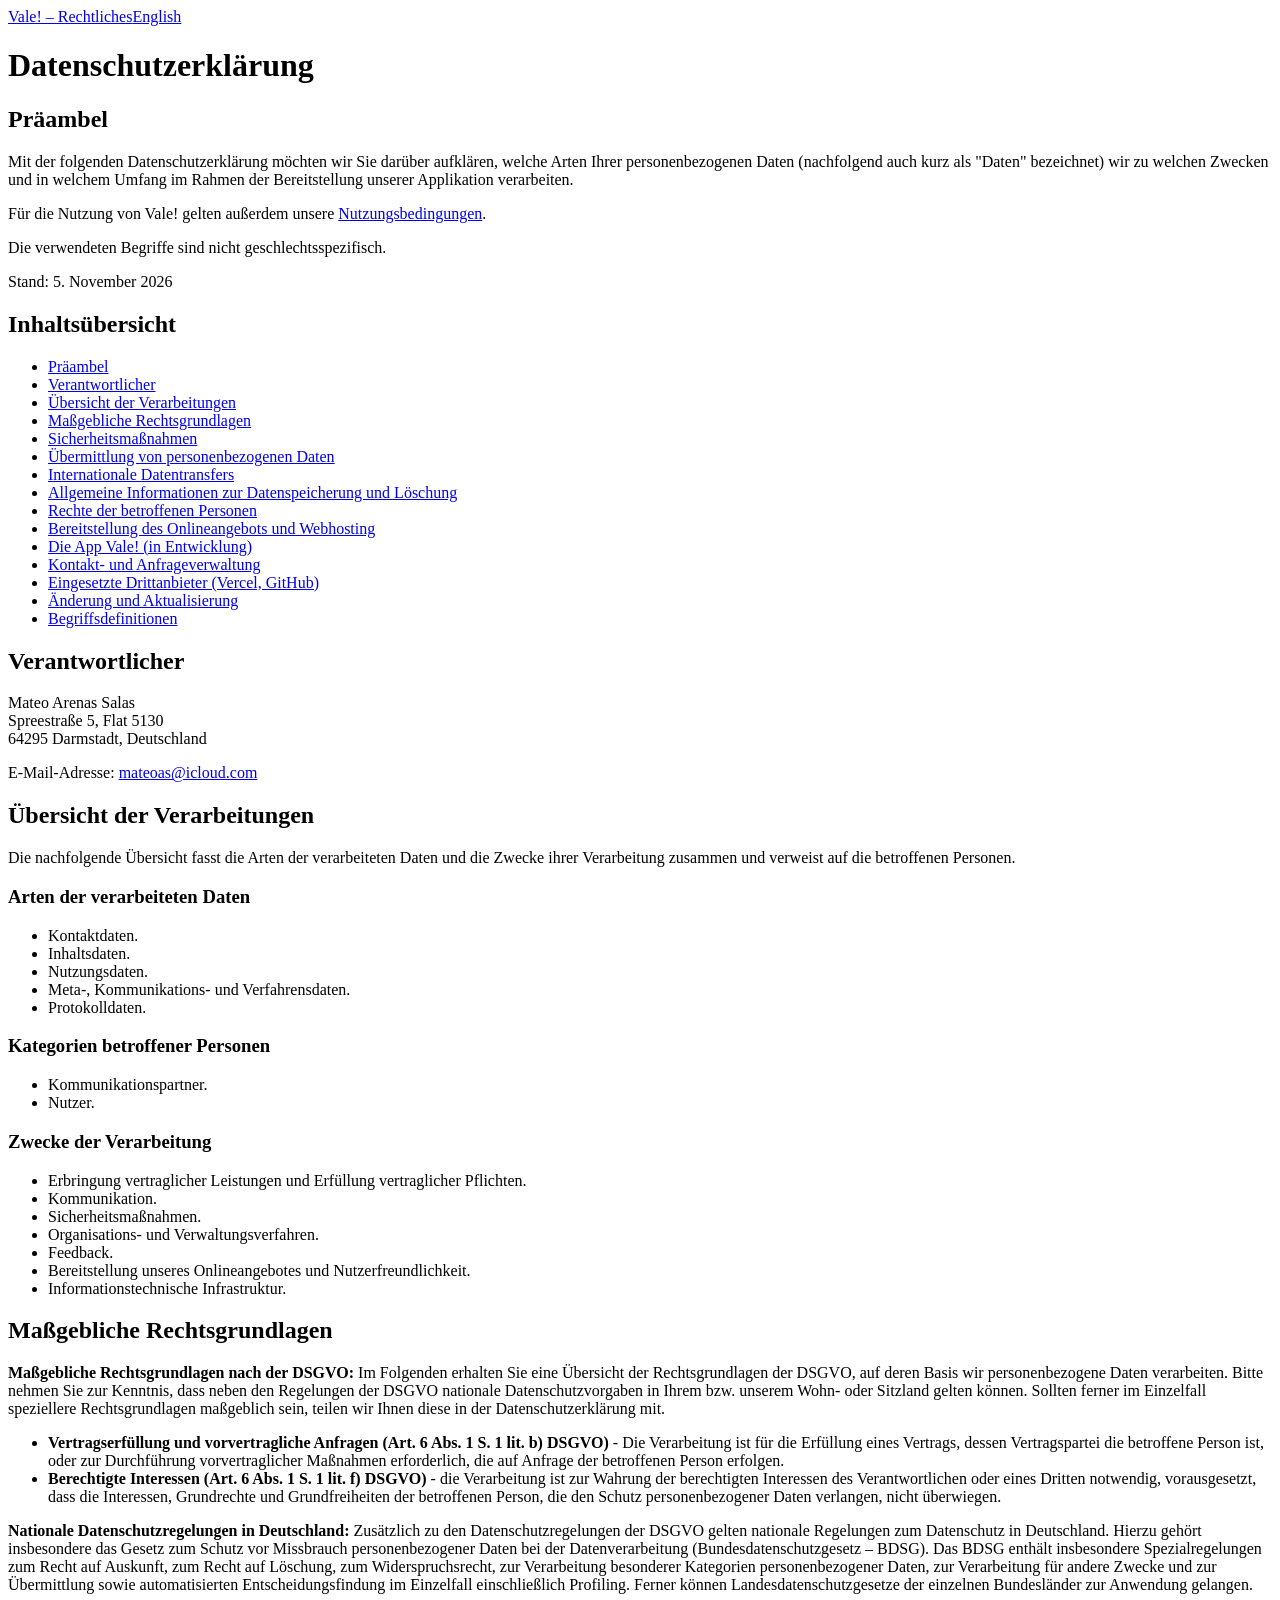
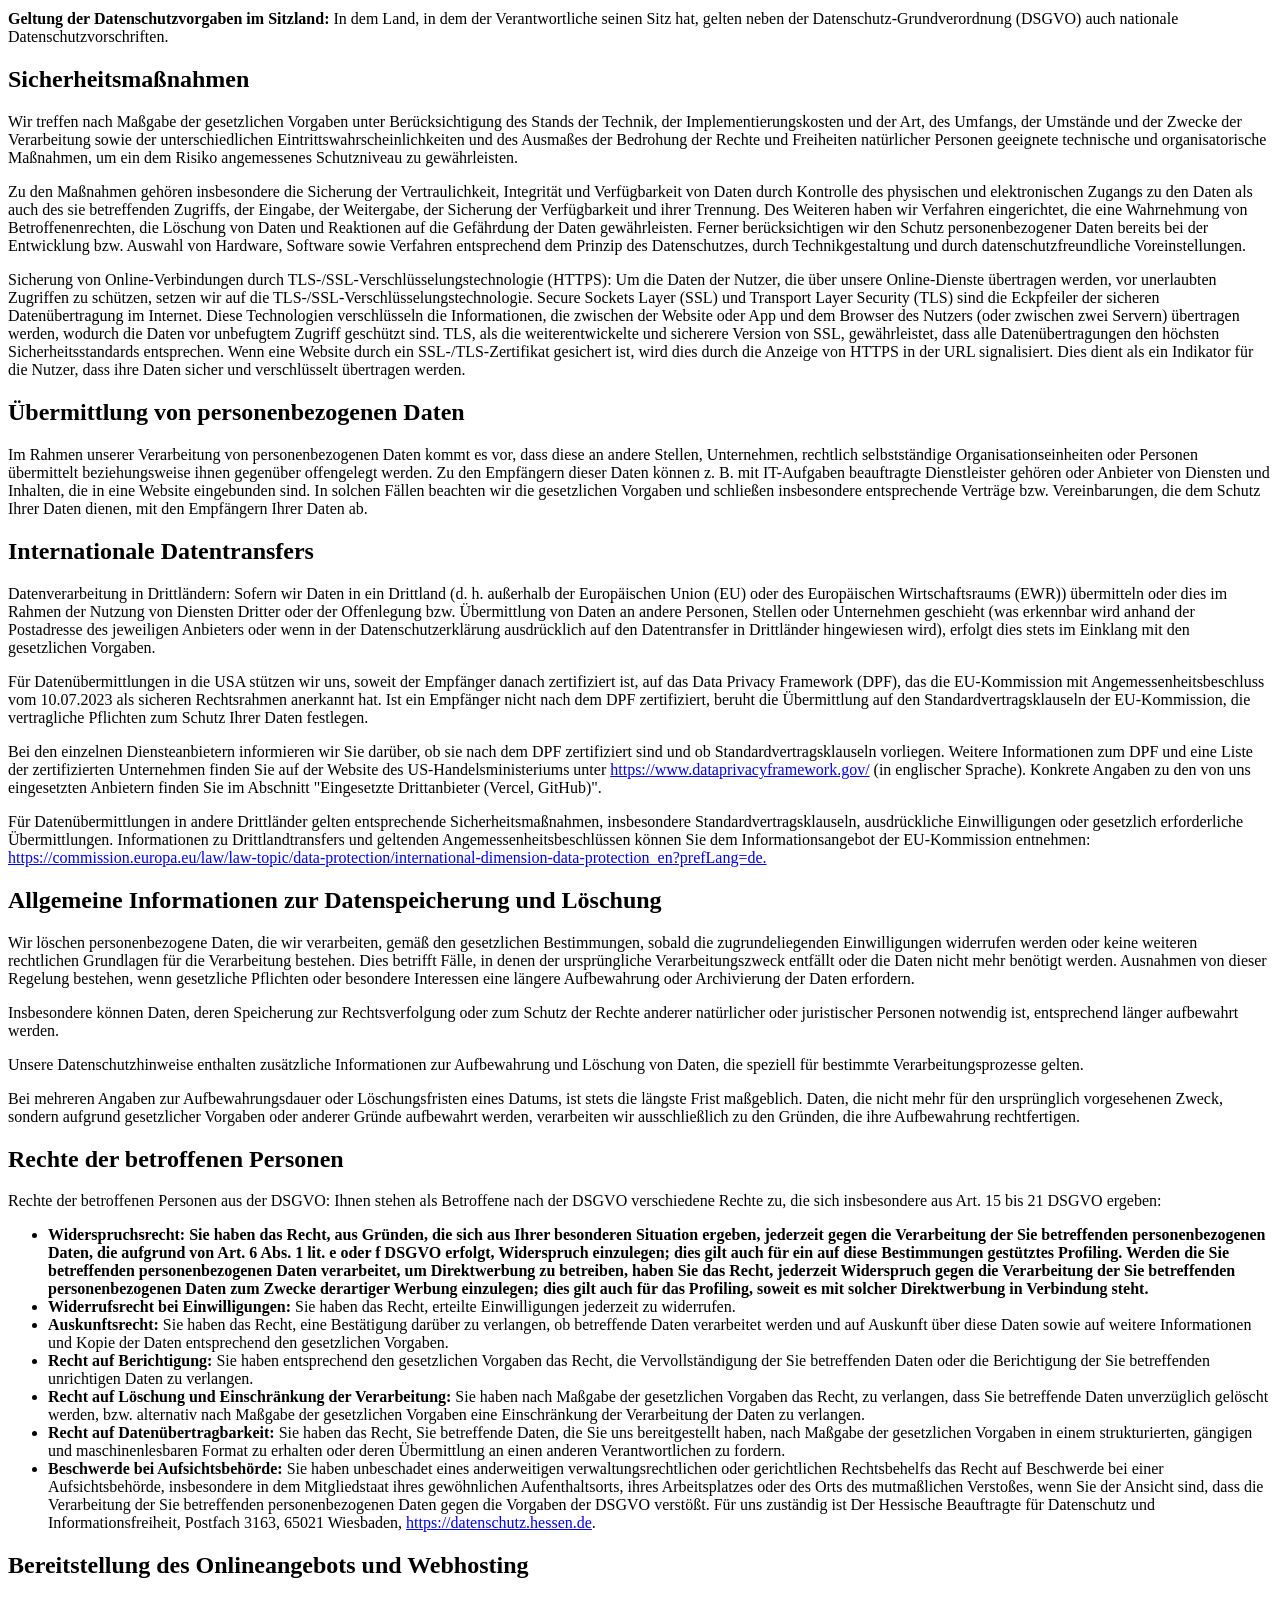
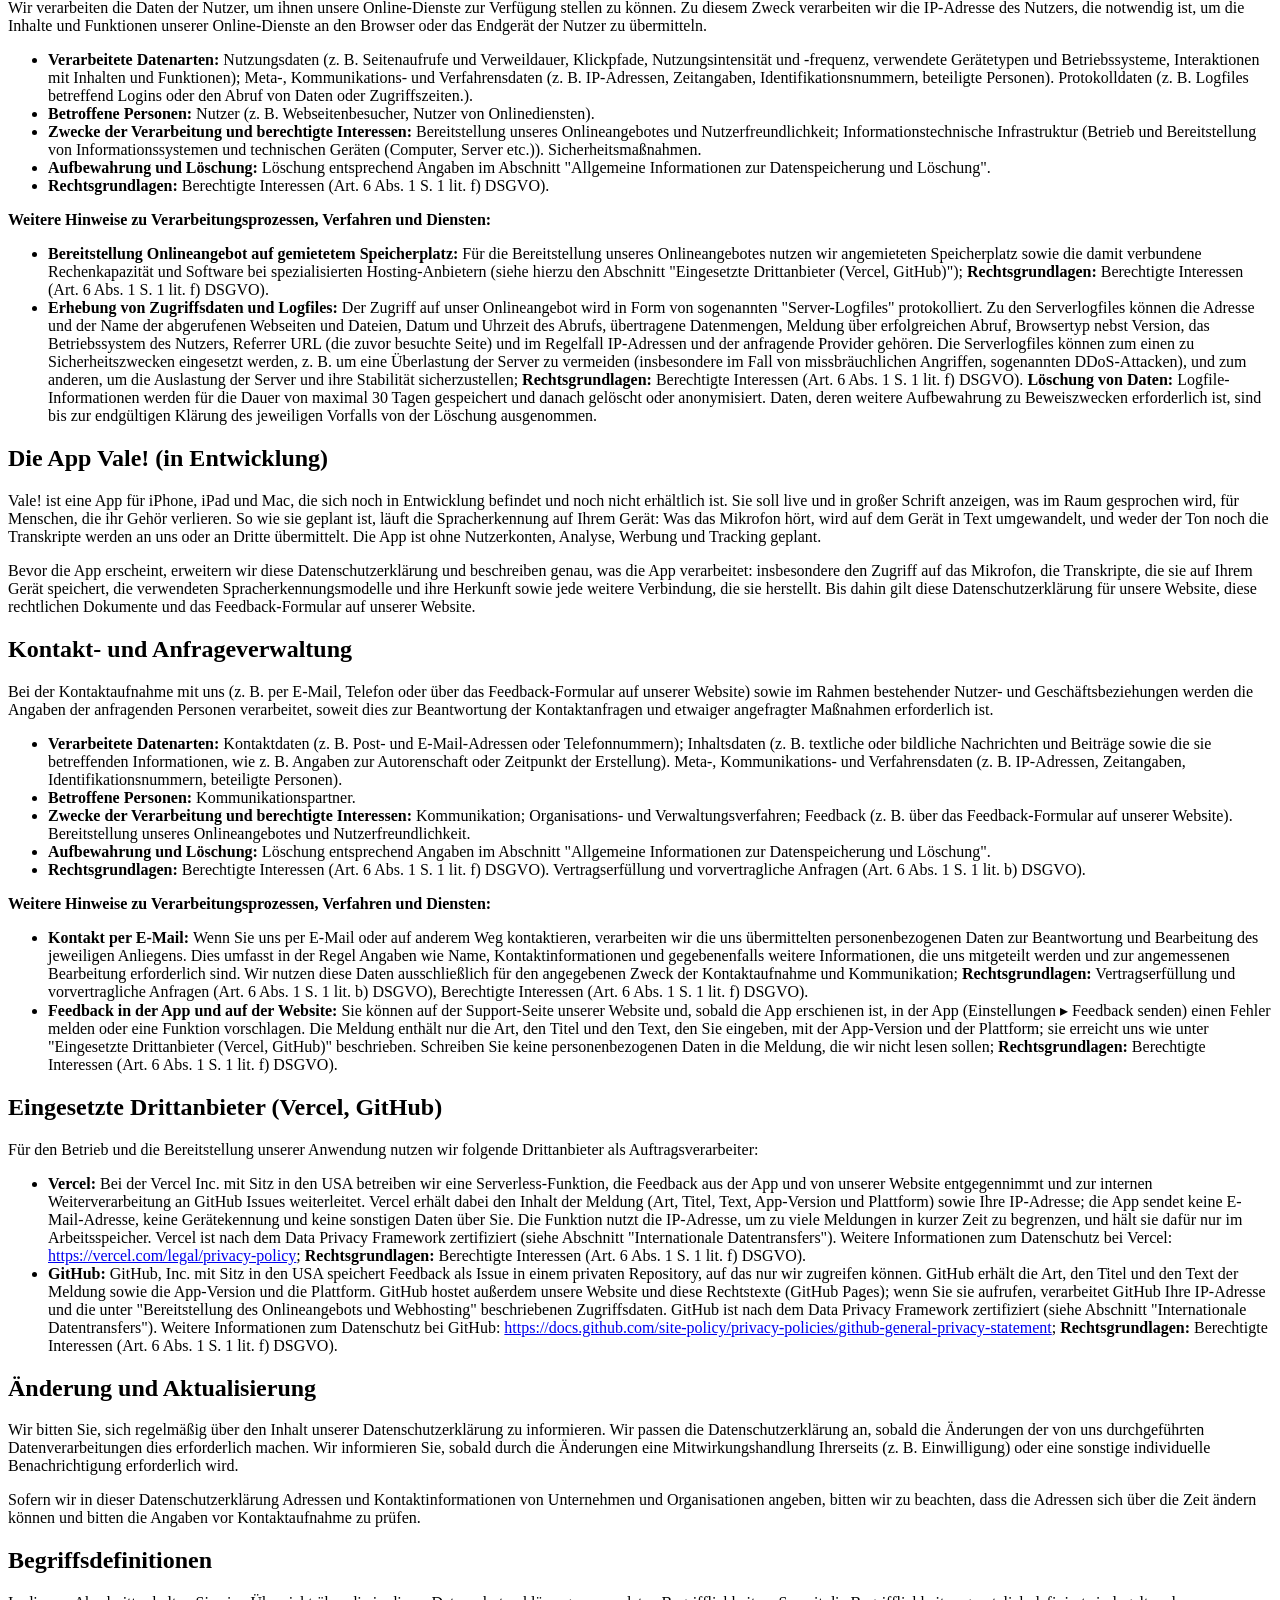
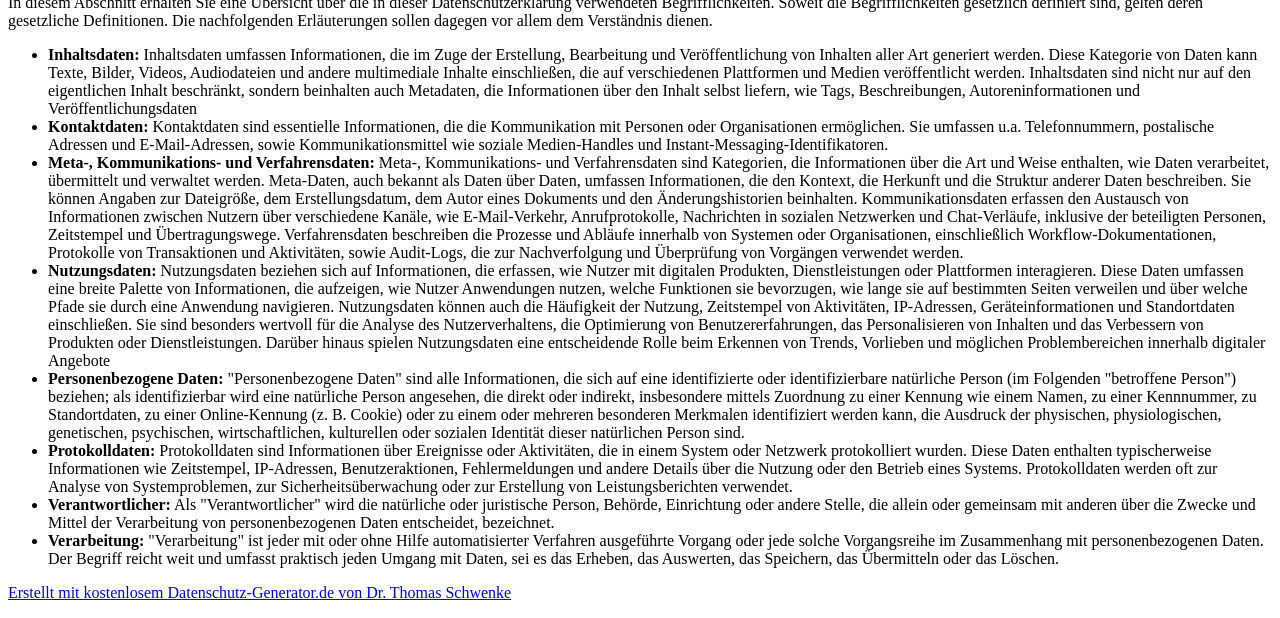
==== datenschutzerklaerung.de.html @ 6294ae27 "[+] add the privacy policy in German and English" ====
<!doctype html>
<html lang="de">
<head>
<meta charset="utf-8">
<meta name="viewport" content="width=device-width, initial-scale=1">
<title>Datenschutzerklärung – Vale!</title>
<link rel="stylesheet" href="style.css">
<link rel="alternate" hreflang="en" href="datenschutzerklaerung.en.html">
</head>
<body>
<main>
<nav class="lang"><a href="./">Vale! – Rechtliches</a><a href="datenschutzerklaerung.en.html" hreflang="en" lang="en">English</a></nav>
<!-- Document text below is unchanged; edit it in both languages together. -->
<h1>Datenschutzerklärung</h1>
<h2 id="m4158">Präambel</h2>
<p>Mit der folgenden Datenschutzerklärung möchten wir Sie darüber aufklären, welche Arten Ihrer personenbezogenen Daten (nachfolgend auch kurz als "Daten" bezeichnet) wir zu welchen Zwecken und in welchem Umfang im Rahmen der Bereitstellung unserer Applikation verarbeiten.</p>
<p>Für die Nutzung von Vale! gelten außerdem unsere <a href="nutzungsbedingungen.de.html">Nutzungsbedingungen</a>.</p>
<p>Die verwendeten Begriffe sind nicht geschlechtsspezifisch.</p>

<p>Stand: 5. November 2026</p><h2>Inhaltsübersicht</h2> <ul class="index"><li><a class="index-link" href="#m4158">Präambel</a></li><li><a class="index-link" href="#m3">Verantwortlicher</a></li><li><a class="index-link" href="#mOverview">Übersicht der Verarbeitungen</a></li><li><a class="index-link" href="#m2427">Maßgebliche Rechtsgrundlagen</a></li><li><a class="index-link" href="#m27">Sicherheitsmaßnahmen</a></li><li><a class="index-link" href="#m25">Übermittlung von personenbezogenen Daten</a></li><li><a class="index-link" href="#m24">Internationale Datentransfers</a></li><li><a class="index-link" href="#m12">Allgemeine Informationen zur Datenspeicherung und Löschung</a></li><li><a class="index-link" href="#m10">Rechte der betroffenen Personen</a></li><li><a class="index-link" href="#m225">Bereitstellung des Onlineangebots und Webhosting</a></li><li><a class="index-link" href="#mApp">Die App Vale! (in Entwicklung)</a></li><li><a class="index-link" href="#m182">Kontakt- und Anfrageverwaltung</a></li><li><a class="index-link" href="#mProviders">Eingesetzte Drittanbieter (Vercel, GitHub)</a></li><li><a class="index-link" href="#m15">Änderung und Aktualisierung</a></li><li><a class="index-link" href="#m42">Begriffsdefinitionen</a></li></ul><h2 id="m3">Verantwortlicher</h2><p>Mateo Arenas Salas<br>Spreestraße 5, Flat 5130<br>64295 Darmstadt, Deutschland<br></p>
<p>E-Mail-Adresse: <a href="mailto:mateoas@icloud.com">mateoas@icloud.com</a></p>

<h2 id="mOverview">Übersicht der Verarbeitungen</h2><p>Die nachfolgende Übersicht fasst die Arten der verarbeiteten Daten und die Zwecke ihrer Verarbeitung zusammen und verweist auf die betroffenen Personen.</p><h3>Arten der verarbeiteten Daten</h3>
<ul><li>Kontaktdaten.</li><li>Inhaltsdaten.</li><li>Nutzungsdaten.</li><li>Meta-, Kommunikations- und Verfahrensdaten.</li><li>Protokolldaten.</li></ul><h3>Kategorien betroffener Personen</h3><ul><li>Kommunikationspartner.</li><li>Nutzer.</li></ul><h3>Zwecke der Verarbeitung</h3><ul><li>Erbringung vertraglicher Leistungen und Erfüllung vertraglicher Pflichten.</li><li>Kommunikation.</li><li>Sicherheitsmaßnahmen.</li><li>Organisations- und Verwaltungsverfahren.</li><li>Feedback.</li><li>Bereitstellung unseres Onlineangebotes und Nutzerfreundlichkeit.</li><li>Informationstechnische Infrastruktur.</li></ul><h2 id="m2427">Maßgebliche Rechtsgrundlagen</h2><p><strong>Maßgebliche Rechtsgrundlagen nach der DSGVO: </strong>Im Folgenden erhalten Sie eine Übersicht der Rechtsgrundlagen der DSGVO, auf deren Basis wir personenbezogene Daten verarbeiten. Bitte nehmen Sie zur Kenntnis, dass neben den Regelungen der DSGVO nationale Datenschutzvorgaben in Ihrem bzw. unserem Wohn- oder Sitzland gelten können. Sollten ferner im Einzelfall speziellere Rechtsgrundlagen maßgeblich sein, teilen wir Ihnen diese in der Datenschutzerklärung mit.</p>
 <ul><li><strong>Vertragserfüllung und vorvertragliche Anfragen (Art. 6 Abs. 1 S. 1 lit. b) DSGVO)</strong> - Die Verarbeitung ist für die Erfüllung eines Vertrags, dessen Vertragspartei die betroffene Person ist, oder zur Durchführung vorvertraglicher Maßnahmen erforderlich, die auf Anfrage der betroffenen Person erfolgen.</li><li><strong>Berechtigte Interessen (Art. 6 Abs. 1 S. 1 lit. f) DSGVO)</strong> - die Verarbeitung ist zur Wahrung der berechtigten Interessen des Verantwortlichen oder eines Dritten notwendig, vorausgesetzt, dass die Interessen, Grundrechte und Grundfreiheiten der betroffenen Person, die den Schutz personenbezogener Daten verlangen, nicht überwiegen.</li></ul><p><strong>Nationale Datenschutzregelungen in Deutschland: </strong>Zusätzlich zu den Datenschutzregelungen der DSGVO gelten nationale Regelungen zum Datenschutz in Deutschland. Hierzu gehört insbesondere das Gesetz zum Schutz vor Missbrauch personenbezogener Daten bei der Datenverarbeitung (Bundesdatenschutzgesetz – BDSG). Das BDSG enthält insbesondere Spezialregelungen zum Recht auf Auskunft, zum Recht auf Löschung, zum Widerspruchsrecht, zur Verarbeitung besonderer Kategorien personenbezogener Daten, zur Verarbeitung für andere Zwecke und zur Übermittlung sowie automatisierten Entscheidungsfindung im Einzelfall einschließlich Profiling. Ferner können Landesdatenschutzgesetze der einzelnen Bundesländer zur Anwendung gelangen.</p>
<p><strong>Geltung der Datenschutzvorgaben im Sitzland: </strong>In dem Land, in dem der Verantwortliche seinen Sitz hat, gelten neben der Datenschutz-Grundverordnung (DSGVO) auch nationale Datenschutzvorschriften.</p>

<h2 id="m27">Sicherheitsmaßnahmen</h2><p>Wir treffen nach Maßgabe der gesetzlichen Vorgaben unter Berücksichtigung des Stands der Technik, der Implementierungskosten und der Art, des Umfangs, der Umstände und der Zwecke der Verarbeitung sowie der unterschiedlichen Eintrittswahrscheinlichkeiten und des Ausmaßes der Bedrohung der Rechte und Freiheiten natürlicher Personen geeignete technische und organisatorische Maßnahmen, um ein dem Risiko angemessenes Schutzniveau zu gewährleisten.</p>
<p>Zu den Maßnahmen gehören insbesondere die Sicherung der Vertraulichkeit, Integrität und Verfügbarkeit von Daten durch Kontrolle des physischen und elektronischen Zugangs zu den Daten als auch des sie betreffenden Zugriffs, der Eingabe, der Weitergabe, der Sicherung der Verfügbarkeit und ihrer Trennung. Des Weiteren haben wir Verfahren eingerichtet, die eine Wahrnehmung von Betroffenenrechten, die Löschung von Daten und Reaktionen auf die Gefährdung der Daten gewährleisten. Ferner berücksichtigen wir den Schutz personenbezogener Daten bereits bei der Entwicklung bzw. Auswahl von Hardware, Software sowie Verfahren entsprechend dem Prinzip des Datenschutzes, durch Technikgestaltung und durch datenschutzfreundliche Voreinstellungen.</p>
<p>Sicherung von Online-Verbindungen durch TLS-/SSL-Verschlüsselungstechnologie (HTTPS): Um die Daten der Nutzer, die über unsere Online-Dienste übertragen werden, vor unerlaubten Zugriffen zu schützen, setzen wir auf die TLS-/SSL-Verschlüsselungstechnologie. Secure Sockets Layer (SSL) und Transport Layer Security (TLS) sind die Eckpfeiler der sicheren Datenübertragung im Internet. Diese Technologien verschlüsseln die Informationen, die zwischen der Website oder App und dem Browser des Nutzers (oder zwischen zwei Servern) übertragen werden, wodurch die Daten vor unbefugtem Zugriff geschützt sind. TLS, als die weiterentwickelte und sicherere Version von SSL, gewährleistet, dass alle Datenübertragungen den höchsten Sicherheitsstandards entsprechen. Wenn eine Website durch ein SSL-/TLS-Zertifikat gesichert ist, wird dies durch die Anzeige von HTTPS in der URL signalisiert. Dies dient als ein Indikator für die Nutzer, dass ihre Daten sicher und verschlüsselt übertragen werden.</p>

<h2 id="m25">Übermittlung von personenbezogenen Daten</h2><p>Im Rahmen unserer Verarbeitung von personenbezogenen Daten kommt es vor, dass diese an andere Stellen, Unternehmen, rechtlich selbstständige Organisationseinheiten oder Personen übermittelt beziehungsweise ihnen gegenüber offengelegt werden. Zu den Empfängern dieser Daten können z.&nbsp;B. mit IT-Aufgaben beauftragte Dienstleister gehören oder Anbieter von Diensten und Inhalten, die in eine Website eingebunden sind. In solchen Fällen beachten wir die gesetzlichen Vorgaben und schließen insbesondere entsprechende Verträge bzw. Vereinbarungen, die dem Schutz Ihrer Daten dienen, mit den Empfängern Ihrer Daten ab.</p>

<h2 id="m24">Internationale Datentransfers</h2><p>Datenverarbeitung in Drittländern: Sofern wir Daten in ein Drittland (d. h. außerhalb der Europäischen Union (EU) oder des Europäischen Wirtschaftsraums (EWR)) übermitteln oder dies im Rahmen der Nutzung von Diensten Dritter oder der Offenlegung bzw. Übermittlung von Daten an andere Personen, Stellen oder Unternehmen geschieht (was erkennbar wird anhand der Postadresse des jeweiligen Anbieters oder wenn in der Datenschutzerklärung ausdrücklich auf den Datentransfer in Drittländer hingewiesen wird), erfolgt dies stets im Einklang mit den gesetzlichen Vorgaben.</p>
<p>Für Datenübermittlungen in die USA stützen wir uns, soweit der Empfänger danach zertifiziert ist, auf das Data Privacy Framework (DPF), das die EU-Kommission mit Angemessenheitsbeschluss vom 10.07.2023 als sicheren Rechtsrahmen anerkannt hat. Ist ein Empfänger nicht nach dem DPF zertifiziert, beruht die Übermittlung auf den Standardvertragsklauseln der EU-Kommission, die vertragliche Pflichten zum Schutz Ihrer Daten festlegen.</p>
<p>Bei den einzelnen Diensteanbietern informieren wir Sie darüber, ob sie nach dem DPF zertifiziert sind und ob Standardvertragsklauseln vorliegen. Weitere Informationen zum DPF und eine Liste der zertifizierten Unternehmen finden Sie auf der Website des US-Handelsministeriums unter <a href="https://www.dataprivacyframework.gov/" target="_blank">https://www.dataprivacyframework.gov/</a> (in englischer Sprache). Konkrete Angaben zu den von uns eingesetzten Anbietern finden Sie im Abschnitt "Eingesetzte Drittanbieter (Vercel, GitHub)".</p>
<p>Für Datenübermittlungen in andere Drittländer gelten entsprechende Sicherheitsmaßnahmen, insbesondere Standardvertragsklauseln, ausdrückliche Einwilligungen oder gesetzlich erforderliche Übermittlungen. Informationen zu Drittlandtransfers und geltenden Angemessenheitsbeschlüssen können Sie dem Informationsangebot der EU-Kommission entnehmen: <a href="https://commission.europa.eu/law/law-topic/data-protection/international-dimension-data-protection_en?prefLang=de" target="_blank">https://commission.europa.eu/law/law-topic/data-protection/international-dimension-data-protection_en?prefLang=de.</a></p>

<h2 id="m12">Allgemeine Informationen zur Datenspeicherung und Löschung</h2><p>Wir löschen personenbezogene Daten, die wir verarbeiten, gemäß den gesetzlichen Bestimmungen, sobald die zugrundeliegenden Einwilligungen widerrufen werden oder keine weiteren rechtlichen Grundlagen für die Verarbeitung bestehen. Dies betrifft Fälle, in denen der ursprüngliche Verarbeitungszweck entfällt oder die Daten nicht mehr benötigt werden. Ausnahmen von dieser Regelung bestehen, wenn gesetzliche Pflichten oder besondere Interessen eine längere Aufbewahrung oder Archivierung der Daten erfordern.</p>
<p>Insbesondere können Daten, deren Speicherung zur Rechtsverfolgung oder zum Schutz der Rechte anderer natürlicher oder juristischer Personen notwendig ist, entsprechend länger aufbewahrt werden.</p>
<p>Unsere Datenschutzhinweise enthalten zusätzliche Informationen zur Aufbewahrung und Löschung von Daten, die speziell für bestimmte Verarbeitungsprozesse gelten.</p>
<p>Bei mehreren Angaben zur Aufbewahrungsdauer oder Löschungsfristen eines Datums, ist stets die längste Frist maßgeblich. Daten, die nicht mehr für den ursprünglich vorgesehenen Zweck, sondern aufgrund gesetzlicher Vorgaben oder anderer Gründe aufbewahrt werden, verarbeiten wir ausschließlich zu den Gründen, die ihre Aufbewahrung rechtfertigen.</p>

<h2 id="m10">Rechte der betroffenen Personen</h2><p>Rechte der betroffenen Personen aus der DSGVO: Ihnen stehen als Betroffene nach der DSGVO verschiedene Rechte zu, die sich insbesondere aus Art. 15 bis 21 DSGVO ergeben:</p><ul><li><strong>Widerspruchsrecht: Sie haben das Recht, aus Gründen, die sich aus Ihrer besonderen Situation ergeben, jederzeit gegen die Verarbeitung der Sie betreffenden personenbezogenen Daten, die aufgrund von Art. 6 Abs. 1 lit. e oder f DSGVO erfolgt, Widerspruch einzulegen; dies gilt auch für ein auf diese Bestimmungen gestütztes Profiling. Werden die Sie betreffenden personenbezogenen Daten verarbeitet, um Direktwerbung zu betreiben, haben Sie das Recht, jederzeit Widerspruch gegen die Verarbeitung der Sie betreffenden personenbezogenen Daten zum Zwecke derartiger Werbung einzulegen; dies gilt auch für das Profiling, soweit es mit solcher Direktwerbung in Verbindung steht.</strong></li><li><strong>Widerrufsrecht bei Einwilligungen:</strong> Sie haben das Recht, erteilte Einwilligungen jederzeit zu widerrufen.</li><li><strong>Auskunftsrecht:</strong> Sie haben das Recht, eine Bestätigung darüber zu verlangen, ob betreffende Daten verarbeitet werden und auf Auskunft über diese Daten sowie auf weitere Informationen und Kopie der Daten entsprechend den gesetzlichen Vorgaben.</li><li><strong>Recht auf Berichtigung:</strong> Sie haben entsprechend den gesetzlichen Vorgaben das Recht, die Vervollständigung der Sie betreffenden Daten oder die Berichtigung der Sie betreffenden unrichtigen Daten zu verlangen.</li><li><strong>Recht auf Löschung und Einschränkung der Verarbeitung:</strong> Sie haben nach Maßgabe der gesetzlichen Vorgaben das Recht, zu verlangen, dass Sie betreffende Daten unverzüglich gelöscht werden, bzw. alternativ nach Maßgabe der gesetzlichen Vorgaben eine Einschränkung der Verarbeitung der Daten zu verlangen.</li><li><strong>Recht auf Datenübertragbarkeit:</strong> Sie haben das Recht, Sie betreffende Daten, die Sie uns bereitgestellt haben, nach Maßgabe der gesetzlichen Vorgaben in einem strukturierten, gängigen und maschinenlesbaren Format zu erhalten oder deren Übermittlung an einen anderen Verantwortlichen zu fordern.</li><li><strong>Beschwerde bei Aufsichtsbehörde:</strong> Sie haben unbeschadet eines anderweitigen verwaltungsrechtlichen oder gerichtlichen Rechtsbehelfs das Recht auf Beschwerde bei einer Aufsichtsbehörde, insbesondere in dem Mitgliedstaat ihres gewöhnlichen Aufenthaltsorts, ihres Arbeitsplatzes oder des Orts des mutmaßlichen Verstoßes, wenn Sie der Ansicht sind, dass die Verarbeitung der Sie betreffenden personenbezogenen Daten gegen die Vorgaben der DSGVO verstößt. Für uns zuständig ist Der Hessische Beauftragte für Datenschutz und Informationsfreiheit, Postfach 3163, 65021 Wiesbaden, <a href="https://datenschutz.hessen.de" target="_blank">https://datenschutz.hessen.de</a>.</li></ul>

<h2 id="m225">Bereitstellung des Onlineangebots und Webhosting</h2><p>Wir verarbeiten die Daten der Nutzer, um ihnen unsere Online-Dienste zur Verfügung stellen zu können. Zu diesem Zweck verarbeiten wir die IP-Adresse des Nutzers, die notwendig ist, um die Inhalte und Funktionen unserer Online-Dienste an den Browser oder das Endgerät der Nutzer zu übermitteln.</p>
<ul class="m-elements"><li><strong>Verarbeitete Datenarten:</strong> Nutzungsdaten (z. B. Seitenaufrufe und Verweildauer, Klickpfade, Nutzungsintensität und -frequenz, verwendete Gerätetypen und Betriebssysteme, Interaktionen mit Inhalten und Funktionen); Meta-, Kommunikations- und Verfahrensdaten (z. B. IP-Adressen, Zeitangaben, Identifikationsnummern, beteiligte Personen). Protokolldaten (z.&nbsp;B. Logfiles betreffend Logins oder den Abruf von Daten oder Zugriffszeiten.).</li><li><strong>Betroffene Personen:</strong> Nutzer (z.&nbsp;B. Webseitenbesucher, Nutzer von Onlinediensten).</li><li><strong>Zwecke der Verarbeitung und berechtigte Interessen:</strong> Bereitstellung unseres Onlineangebotes und Nutzerfreundlichkeit; Informationstechnische Infrastruktur (Betrieb und Bereitstellung von Informationssystemen und technischen Geräten (Computer, Server etc.)). Sicherheitsmaßnahmen.</li><li><strong>Aufbewahrung und Löschung:</strong> Löschung entsprechend Angaben im Abschnitt "Allgemeine Informationen zur Datenspeicherung und Löschung".</li><li class=""><strong>Rechtsgrundlagen:</strong> Berechtigte Interessen (Art. 6 Abs. 1 S. 1 lit. f) DSGVO).</li></ul><p><strong>Weitere Hinweise zu Verarbeitungsprozessen, Verfahren und Diensten:</strong></p><ul class="m-elements"><li><strong>Bereitstellung Onlineangebot auf gemietetem Speicherplatz: </strong>Für die Bereitstellung unseres Onlineangebotes nutzen wir angemieteten Speicherplatz sowie die damit verbundene Rechenkapazität und Software bei spezialisierten Hosting-Anbietern (siehe hierzu den Abschnitt "Eingesetzte Drittanbieter (Vercel, GitHub)"); <span class=""><strong>Rechtsgrundlagen:</strong> Berechtigte Interessen (Art. 6 Abs. 1 S. 1 lit. f) DSGVO).</span></li><li><strong>Erhebung von Zugriffsdaten und Logfiles: </strong>Der Zugriff auf unser Onlineangebot wird in Form von sogenannten "Server-Logfiles" protokolliert. Zu den Serverlogfiles können die Adresse und der Name der abgerufenen Webseiten und Dateien, Datum und Uhrzeit des Abrufs, übertragene Datenmengen, Meldung über erfolgreichen Abruf, Browsertyp nebst Version, das Betriebssystem des Nutzers, Referrer URL (die zuvor besuchte Seite) und im Regelfall IP-Adressen und der anfragende Provider gehören. Die Serverlogfiles können zum einen zu Sicherheitszwecken eingesetzt werden, z.&nbsp;B. um eine Überlastung der Server zu vermeiden (insbesondere im Fall von missbräuchlichen Angriffen, sogenannten DDoS-Attacken), und zum anderen, um die Auslastung der Server und ihre Stabilität sicherzustellen; <span class=""><strong>Rechtsgrundlagen:</strong> Berechtigte Interessen (Art. 6 Abs. 1 S. 1 lit. f) DSGVO). </span><strong>Löschung von Daten:</strong> Logfile-Informationen werden für die Dauer von maximal 30 Tagen gespeichert und danach gelöscht oder anonymisiert. Daten, deren weitere Aufbewahrung zu Beweiszwecken erforderlich ist, sind bis zur endgültigen Klärung des jeweiligen Vorfalls von der Löschung ausgenommen.</li></ul>
<h2 id="mApp">Die App Vale! (in Entwicklung)</h2><p>Vale! ist eine App für iPhone, iPad und Mac, die sich noch in Entwicklung befindet und noch nicht erhältlich ist. Sie soll live und in großer Schrift anzeigen, was im Raum gesprochen wird, für Menschen, die ihr Gehör verlieren. So wie sie geplant ist, läuft die Spracherkennung auf Ihrem Gerät: Was das Mikrofon hört, wird auf dem Gerät in Text umgewandelt, und weder der Ton noch die Transkripte werden an uns oder an Dritte übermittelt. Die App ist ohne Nutzerkonten, Analyse, Werbung und Tracking geplant.</p><p>Bevor die App erscheint, erweitern wir diese Datenschutzerklärung und beschreiben genau, was die App verarbeitet: insbesondere den Zugriff auf das Mikrofon, die Transkripte, die sie auf Ihrem Gerät speichert, die verwendeten Spracherkennungsmodelle und ihre Herkunft sowie jede weitere Verbindung, die sie herstellt. Bis dahin gilt diese Datenschutzerklärung für unsere Website, diese rechtlichen Dokumente und das Feedback-Formular auf unserer Website.</p>

<h2 id="m182">Kontakt- und Anfrageverwaltung</h2><p>Bei der Kontaktaufnahme mit uns (z.&nbsp;B. per E-Mail, Telefon oder über das Feedback-Formular auf unserer Website) sowie im Rahmen bestehender Nutzer- und Geschäftsbeziehungen werden die Angaben der anfragenden Personen verarbeitet, soweit dies zur Beantwortung der Kontaktanfragen und etwaiger angefragter Maßnahmen erforderlich ist.</p>
<ul class="m-elements"><li><strong>Verarbeitete Datenarten:</strong> Kontaktdaten (z.&nbsp;B. Post- und E-Mail-Adressen oder Telefonnummern); Inhaltsdaten (z. B. textliche oder bildliche Nachrichten und Beiträge sowie die sie betreffenden Informationen, wie z. B. Angaben zur Autorenschaft oder Zeitpunkt der Erstellung). Meta-, Kommunikations- und Verfahrensdaten (z. B. IP-Adressen, Zeitangaben, Identifikationsnummern, beteiligte Personen).</li><li><strong>Betroffene Personen:</strong> Kommunikationspartner.</li><li><strong>Zwecke der Verarbeitung und berechtigte Interessen:</strong> Kommunikation; Organisations- und Verwaltungsverfahren; Feedback (z.&nbsp;B. über das Feedback-Formular auf unserer Website). Bereitstellung unseres Onlineangebotes und Nutzerfreundlichkeit.</li><li><strong>Aufbewahrung und Löschung:</strong> Löschung entsprechend Angaben im Abschnitt "Allgemeine Informationen zur Datenspeicherung und Löschung".</li><li class=""><strong>Rechtsgrundlagen:</strong> Berechtigte Interessen (Art. 6 Abs. 1 S. 1 lit. f) DSGVO). Vertragserfüllung und vorvertragliche Anfragen (Art. 6 Abs. 1 S. 1 lit. b) DSGVO).</li></ul><p><strong>Weitere Hinweise zu Verarbeitungsprozessen, Verfahren und Diensten:</strong></p><ul class="m-elements"><li><strong>Kontakt per E-Mail: </strong>Wenn Sie uns per E-Mail oder auf anderem Weg kontaktieren, verarbeiten wir die uns übermittelten personenbezogenen Daten zur Beantwortung und Bearbeitung des jeweiligen Anliegens. Dies umfasst in der Regel Angaben wie Name, Kontaktinformationen und gegebenenfalls weitere Informationen, die uns mitgeteilt werden und zur angemessenen Bearbeitung erforderlich sind. Wir nutzen diese Daten ausschließlich für den angegebenen Zweck der Kontaktaufnahme und Kommunikation; <span class=""><strong>Rechtsgrundlagen:</strong> Vertragserfüllung und vorvertragliche Anfragen (Art. 6 Abs. 1 S. 1 lit. b) DSGVO), Berechtigte Interessen (Art. 6 Abs. 1 S. 1 lit. f) DSGVO).</span></li><li><strong>Feedback in der App und auf der Website: </strong>Sie können auf der Support-Seite unserer Website und, sobald die App erschienen ist, in der App (Einstellungen ▸ Feedback senden) einen Fehler melden oder eine Funktion vorschlagen. Die Meldung enthält nur die Art, den Titel und den Text, den Sie eingeben, mit der App-Version und der Plattform; sie erreicht uns wie unter "Eingesetzte Drittanbieter (Vercel, GitHub)" beschrieben. Schreiben Sie keine personenbezogenen Daten in die Meldung, die wir nicht lesen sollen; <span class=""><strong>Rechtsgrundlagen:</strong> Berechtigte Interessen (Art. 6 Abs. 1 S. 1 lit. f) DSGVO).</span></li></ul>

<h2 id="mProviders">Eingesetzte Drittanbieter (Vercel, GitHub)</h2>
<p>Für den Betrieb und die Bereitstellung unserer Anwendung nutzen wir folgende Drittanbieter als Auftragsverarbeiter:</p>
<ul class="m-elements">
<li><strong>Vercel: </strong>Bei der Vercel Inc. mit Sitz in den USA betreiben wir eine Serverless-Funktion, die Feedback aus der App und von unserer Website entgegennimmt und zur internen Weiterverarbeitung an GitHub Issues weiterleitet. Vercel erhält dabei den Inhalt der Meldung (Art, Titel, Text, App-Version und Plattform) sowie Ihre IP-Adresse; die App sendet keine E-Mail-Adresse, keine Gerätekennung und keine sonstigen Daten über Sie. Die Funktion nutzt die IP-Adresse, um zu viele Meldungen in kurzer Zeit zu begrenzen, und hält sie dafür nur im Arbeitsspeicher. Vercel ist nach dem Data Privacy Framework zertifiziert (siehe Abschnitt "Internationale Datentransfers"). Weitere Informationen zum Datenschutz bei Vercel: <a href="https://vercel.com/legal/privacy-policy" target="_blank">https://vercel.com/legal/privacy-policy</a>; <span class=""><strong>Rechtsgrundlagen:</strong> Berechtigte Interessen (Art. 6 Abs. 1 S. 1 lit. f) DSGVO).</span></li>
<li><strong>GitHub: </strong>GitHub, Inc. mit Sitz in den USA speichert Feedback als Issue in einem privaten Repository, auf das nur wir zugreifen können. GitHub erhält die Art, den Titel und den Text der Meldung sowie die App-Version und die Plattform. GitHub hostet außerdem unsere Website und diese Rechtstexte (GitHub Pages); wenn Sie sie aufrufen, verarbeitet GitHub Ihre IP-Adresse und die unter "Bereitstellung des Onlineangebots und Webhosting" beschriebenen Zugriffsdaten. GitHub ist nach dem Data Privacy Framework zertifiziert (siehe Abschnitt "Internationale Datentransfers"). Weitere Informationen zum Datenschutz bei GitHub: <a href="https://docs.github.com/site-policy/privacy-policies/github-general-privacy-statement" target="_blank">https://docs.github.com/site-policy/privacy-policies/github-general-privacy-statement</a>; <span class=""><strong>Rechtsgrundlagen:</strong> Berechtigte Interessen (Art. 6 Abs. 1 S. 1 lit. f) DSGVO).</span></li>
</ul>

<h2 id="m15">Änderung und Aktualisierung</h2><p>Wir bitten Sie, sich regelmäßig über den Inhalt unserer Datenschutzerklärung zu informieren. Wir passen die Datenschutzerklärung an, sobald die Änderungen der von uns durchgeführten Datenverarbeitungen dies erforderlich machen. Wir informieren Sie, sobald durch die Änderungen eine Mitwirkungshandlung Ihrerseits (z.&nbsp;B. Einwilligung) oder eine sonstige individuelle Benachrichtigung erforderlich wird.</p>
<p>Sofern wir in dieser Datenschutzerklärung Adressen und Kontaktinformationen von Unternehmen und Organisationen angeben, bitten wir zu beachten, dass die Adressen sich über die Zeit ändern können und bitten die Angaben vor Kontaktaufnahme zu prüfen.</p>

<h2 id="m42">Begriffsdefinitionen</h2><p>In diesem Abschnitt erhalten Sie eine Übersicht über die in dieser Datenschutzerklärung verwendeten Begrifflichkeiten. Soweit die Begrifflichkeiten gesetzlich definiert sind, gelten deren gesetzliche Definitionen. Die nachfolgenden Erläuterungen sollen dagegen vor allem dem Verständnis dienen.</p>
 <ul class="glossary"><li><strong>Inhaltsdaten:</strong> Inhaltsdaten umfassen Informationen, die im Zuge der Erstellung, Bearbeitung und Veröffentlichung von Inhalten aller Art generiert werden. Diese Kategorie von Daten kann Texte, Bilder, Videos, Audiodateien und andere multimediale Inhalte einschließen, die auf verschiedenen Plattformen und Medien veröffentlicht werden. Inhaltsdaten sind nicht nur auf den eigentlichen Inhalt beschränkt, sondern beinhalten auch Metadaten, die Informationen über den Inhalt selbst liefern, wie Tags, Beschreibungen, Autoreninformationen und Veröffentlichungsdaten </li><li><strong>Kontaktdaten:</strong> Kontaktdaten sind essentielle Informationen, die die Kommunikation mit Personen oder Organisationen ermöglichen. Sie umfassen u.a. Telefonnummern, postalische Adressen und E-Mail-Adressen, sowie Kommunikationsmittel wie soziale Medien-Handles und Instant-Messaging-Identifikatoren. </li><li><strong>Meta-, Kommunikations- und Verfahrensdaten:</strong> Meta-, Kommunikations- und Verfahrensdaten sind Kategorien, die Informationen über die Art und Weise enthalten, wie Daten verarbeitet, übermittelt und verwaltet werden. Meta-Daten, auch bekannt als Daten über Daten, umfassen Informationen, die den Kontext, die Herkunft und die Struktur anderer Daten beschreiben. Sie können Angaben zur Dateigröße, dem Erstellungsdatum, dem Autor eines Dokuments und den Änderungshistorien beinhalten. Kommunikationsdaten erfassen den Austausch von Informationen zwischen Nutzern über verschiedene Kanäle, wie E-Mail-Verkehr, Anrufprotokolle, Nachrichten in sozialen Netzwerken und Chat-Verläufe, inklusive der beteiligten Personen, Zeitstempel und Übertragungswege. Verfahrensdaten beschreiben die Prozesse und Abläufe innerhalb von Systemen oder Organisationen, einschließlich Workflow-Dokumentationen, Protokolle von Transaktionen und Aktivitäten, sowie Audit-Logs, die zur Nachverfolgung und Überprüfung von Vorgängen verwendet werden. </li><li><strong>Nutzungsdaten:</strong> Nutzungsdaten beziehen sich auf Informationen, die erfassen, wie Nutzer mit digitalen Produkten, Dienstleistungen oder Plattformen interagieren. Diese Daten umfassen eine breite Palette von Informationen, die aufzeigen, wie Nutzer Anwendungen nutzen, welche Funktionen sie bevorzugen, wie lange sie auf bestimmten Seiten verweilen und über welche Pfade sie durch eine Anwendung navigieren. Nutzungsdaten können auch die Häufigkeit der Nutzung, Zeitstempel von Aktivitäten, IP-Adressen, Geräteinformationen und Standortdaten einschließen. Sie sind besonders wertvoll für die Analyse des Nutzerverhaltens, die Optimierung von Benutzererfahrungen, das Personalisieren von Inhalten und das Verbessern von Produkten oder Dienstleistungen. Darüber hinaus spielen Nutzungsdaten eine entscheidende Rolle beim Erkennen von Trends, Vorlieben und möglichen Problembereichen innerhalb digitaler Angebote </li><li><strong>Personenbezogene Daten:</strong> "Personenbezogene Daten" sind alle Informationen, die sich auf eine identifizierte oder identifizierbare natürliche Person (im Folgenden "betroffene Person") beziehen; als identifizierbar wird eine natürliche Person angesehen, die direkt oder indirekt, insbesondere mittels Zuordnung zu einer Kennung wie einem Namen, zu einer Kennnummer, zu Standortdaten, zu einer Online-Kennung (z.&nbsp;B. Cookie) oder zu einem oder mehreren besonderen Merkmalen identifiziert werden kann, die Ausdruck der physischen, physiologischen, genetischen, psychischen, wirtschaftlichen, kulturellen oder sozialen Identität dieser natürlichen Person sind. </li><li><strong>Protokolldaten:</strong> Protokolldaten sind Informationen über Ereignisse oder Aktivitäten, die in einem System oder Netzwerk protokolliert wurden. Diese Daten enthalten typischerweise Informationen wie Zeitstempel, IP-Adressen, Benutzeraktionen, Fehlermeldungen und andere Details über die Nutzung oder den Betrieb eines Systems. Protokolldaten werden oft zur Analyse von Systemproblemen, zur Sicherheitsüberwachung oder zur Erstellung von Leistungsberichten verwendet. </li><li><strong>Verantwortlicher:</strong> Als "Verantwortlicher" wird die natürliche oder juristische Person, Behörde, Einrichtung oder andere Stelle, die allein oder gemeinsam mit anderen über die Zwecke und Mittel der Verarbeitung von personenbezogenen Daten entscheidet, bezeichnet. </li><li><strong>Verarbeitung:</strong> "Verarbeitung" ist jeder mit oder ohne Hilfe automatisierter Verfahren ausgeführte Vorgang oder jede solche Vorgangsreihe im Zusammenhang mit personenbezogenen Daten. Der Begriff reicht weit und umfasst praktisch jeden Umgang mit Daten, sei es das Erheben, das Auswerten, das Speichern, das Übermitteln oder das Löschen. </li></ul><p class="seal"><a href="https://datenschutz-generator.de/" title="Rechtstext von Dr. Schwenke - für weitere Informationen bitte anklicken." target="_blank" rel="noopener noreferrer nofollow">Erstellt mit kostenlosem Datenschutz-Generator.de von Dr. Thomas Schwenke</a></p>
</main>
</body>
</html>
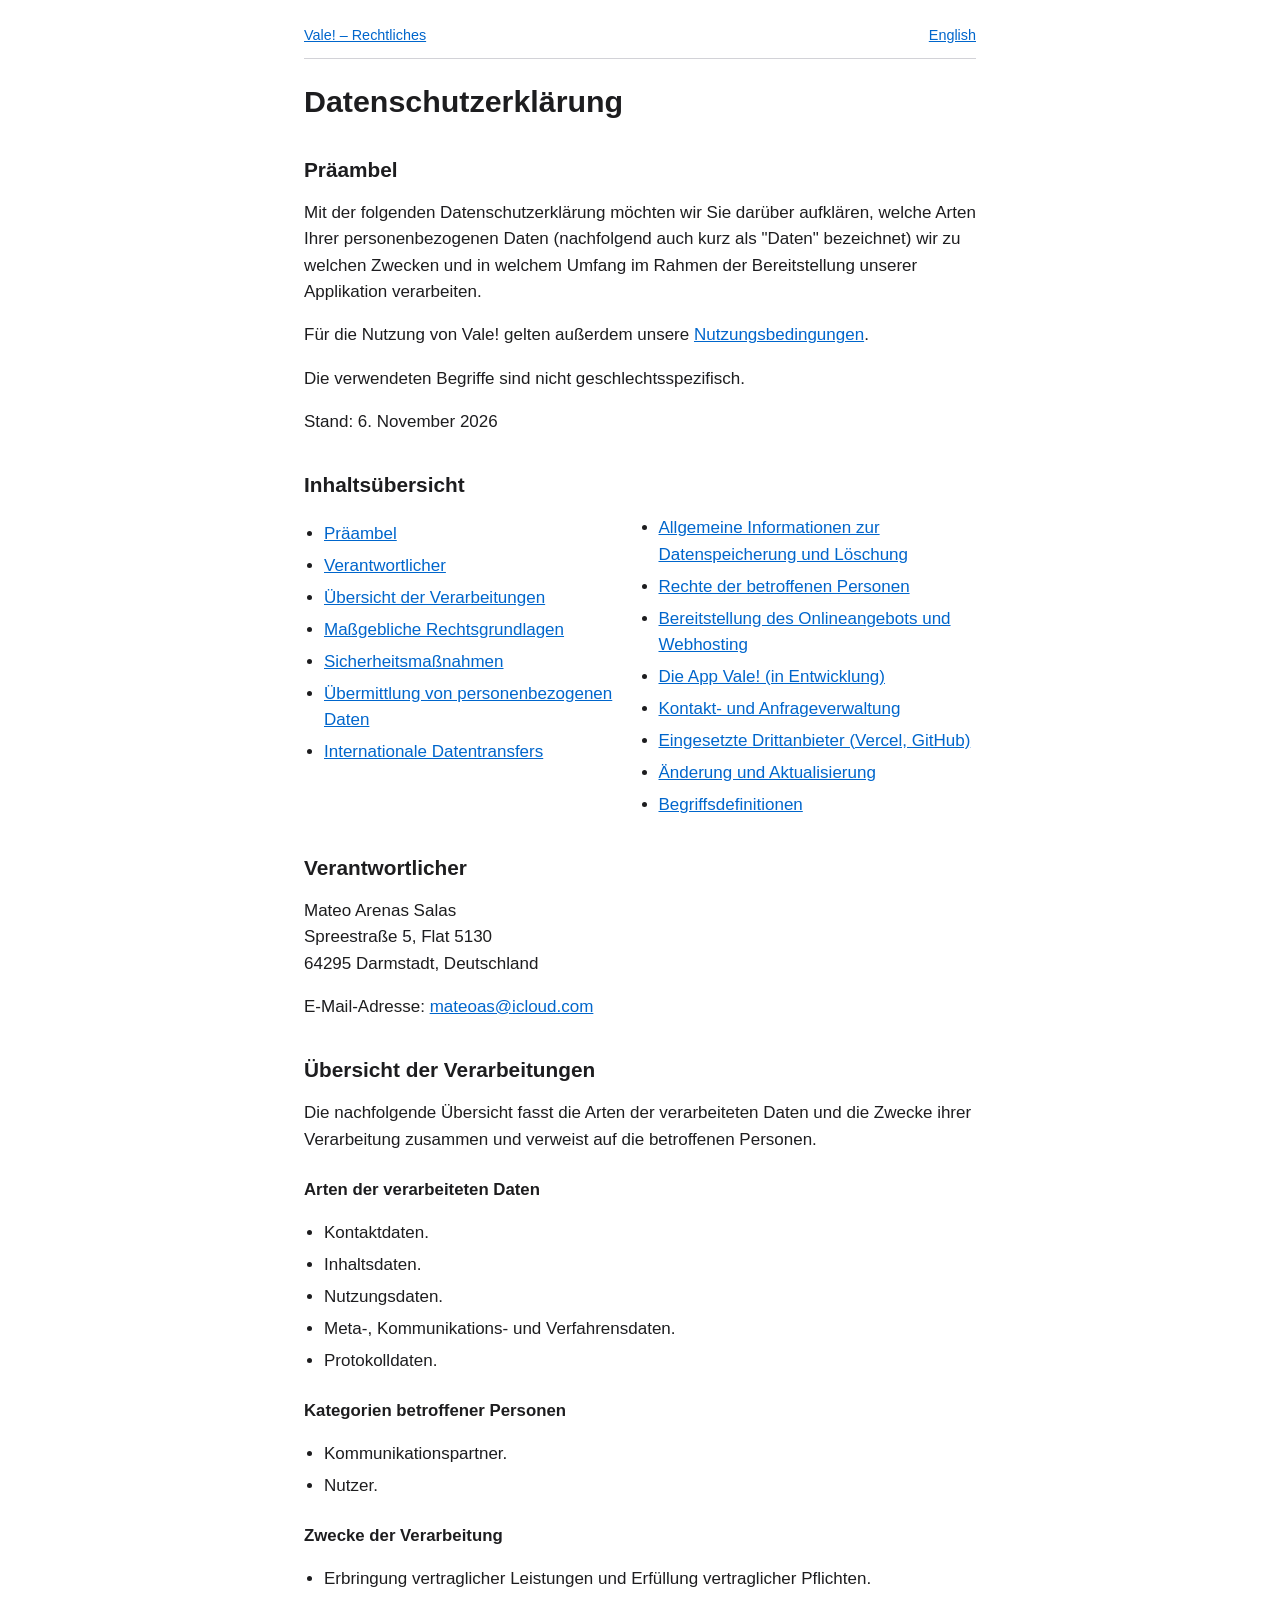
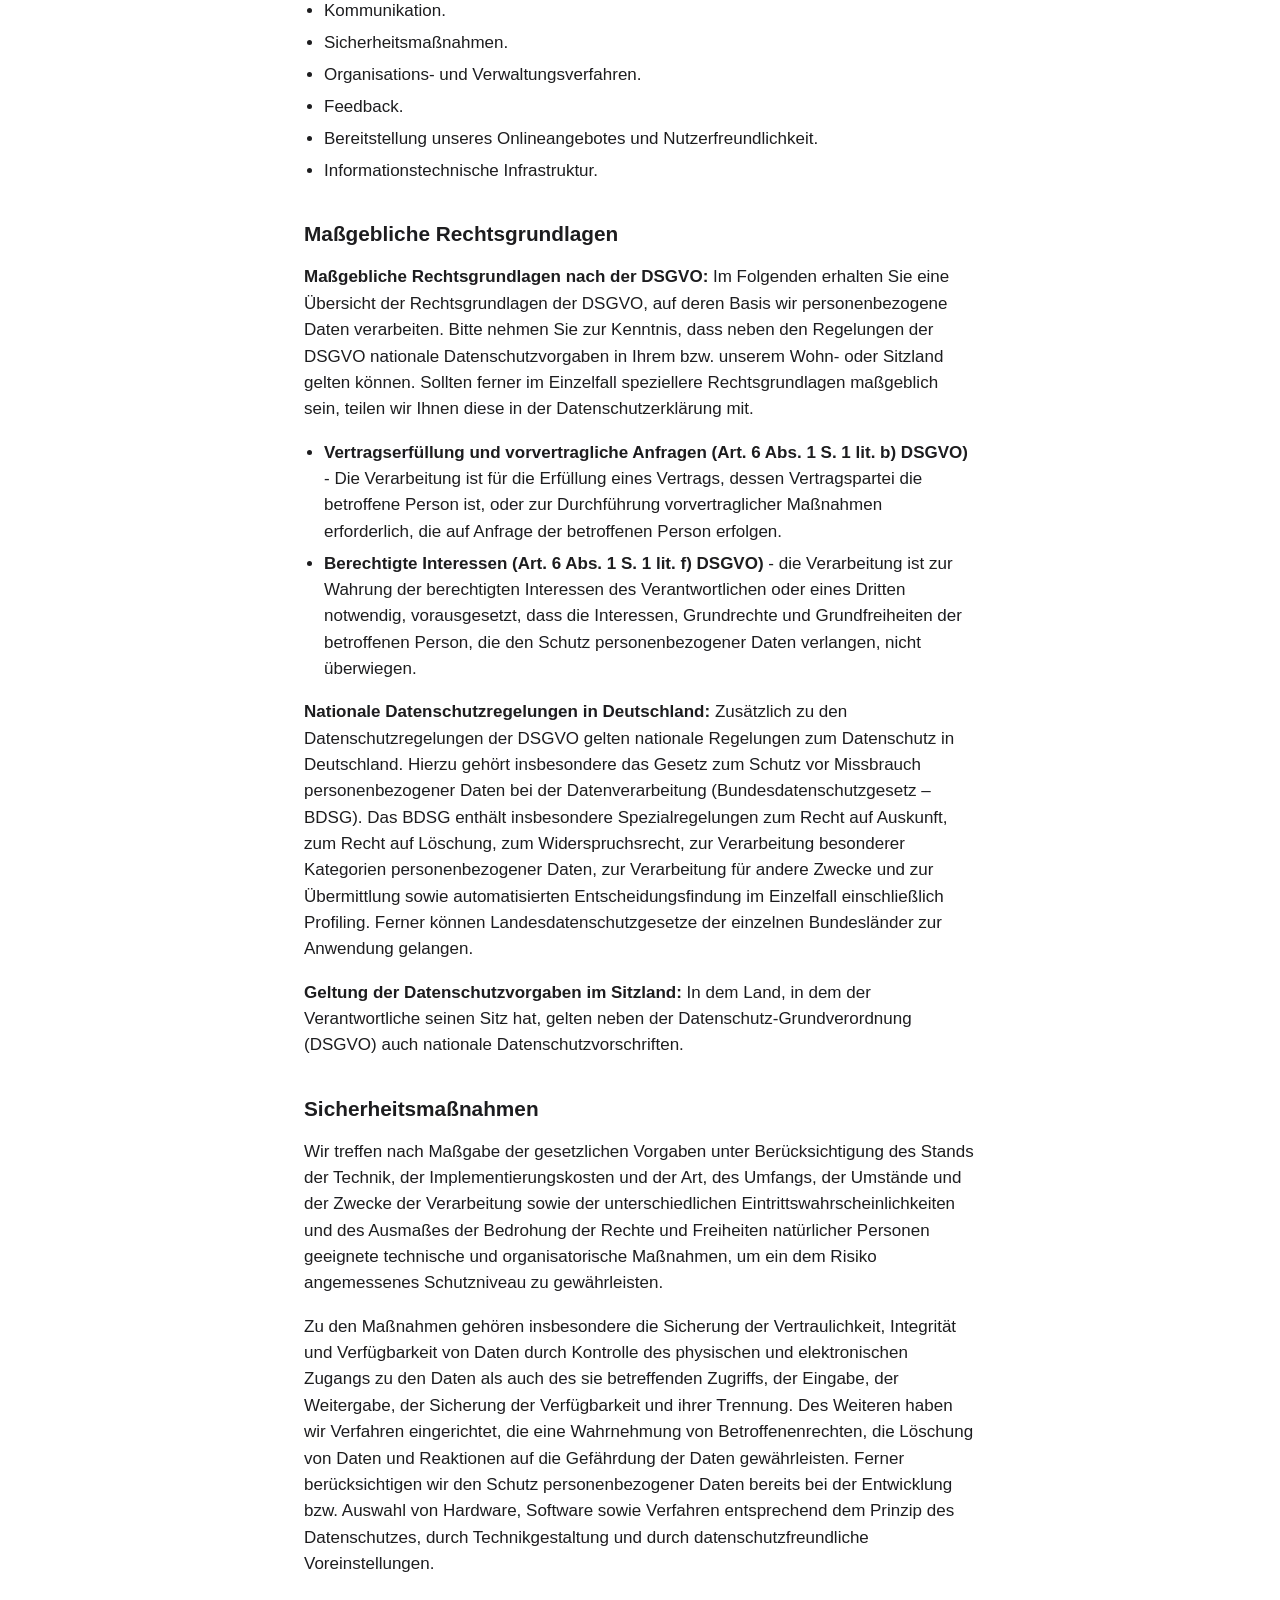
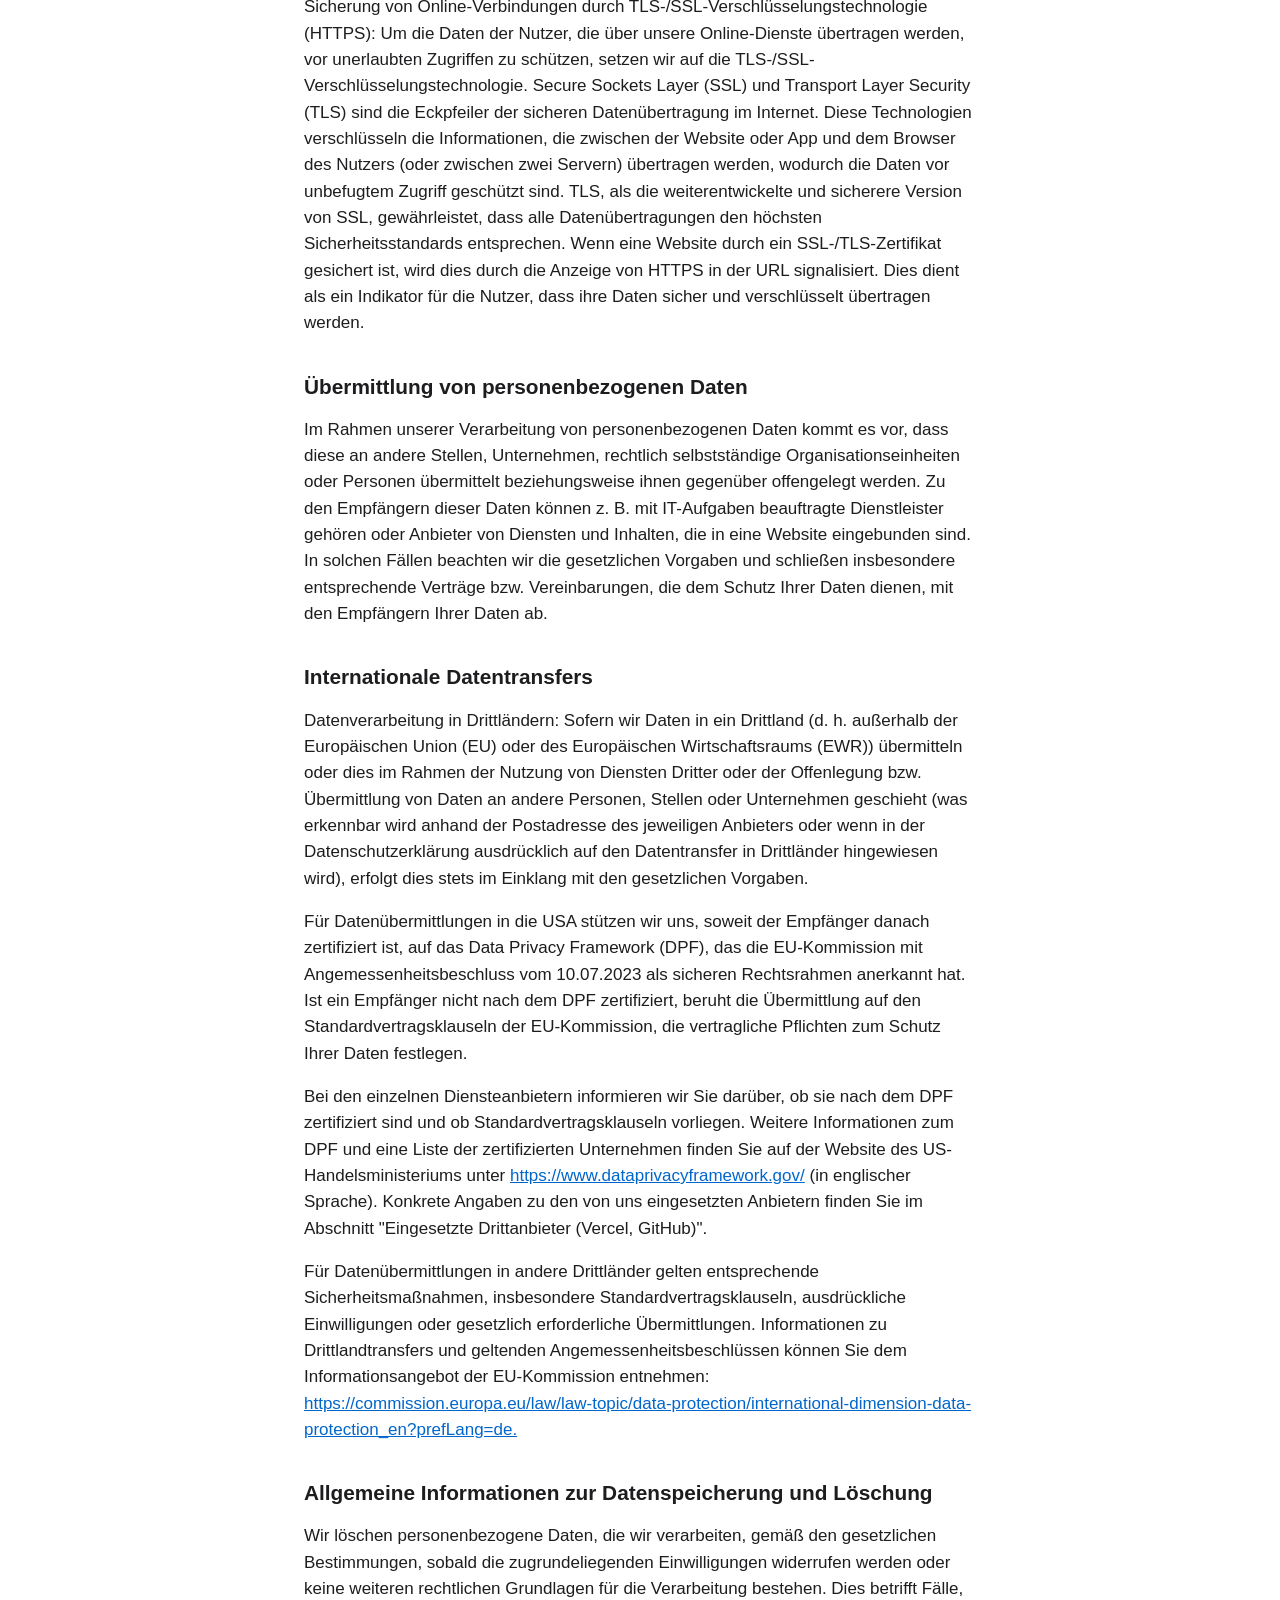
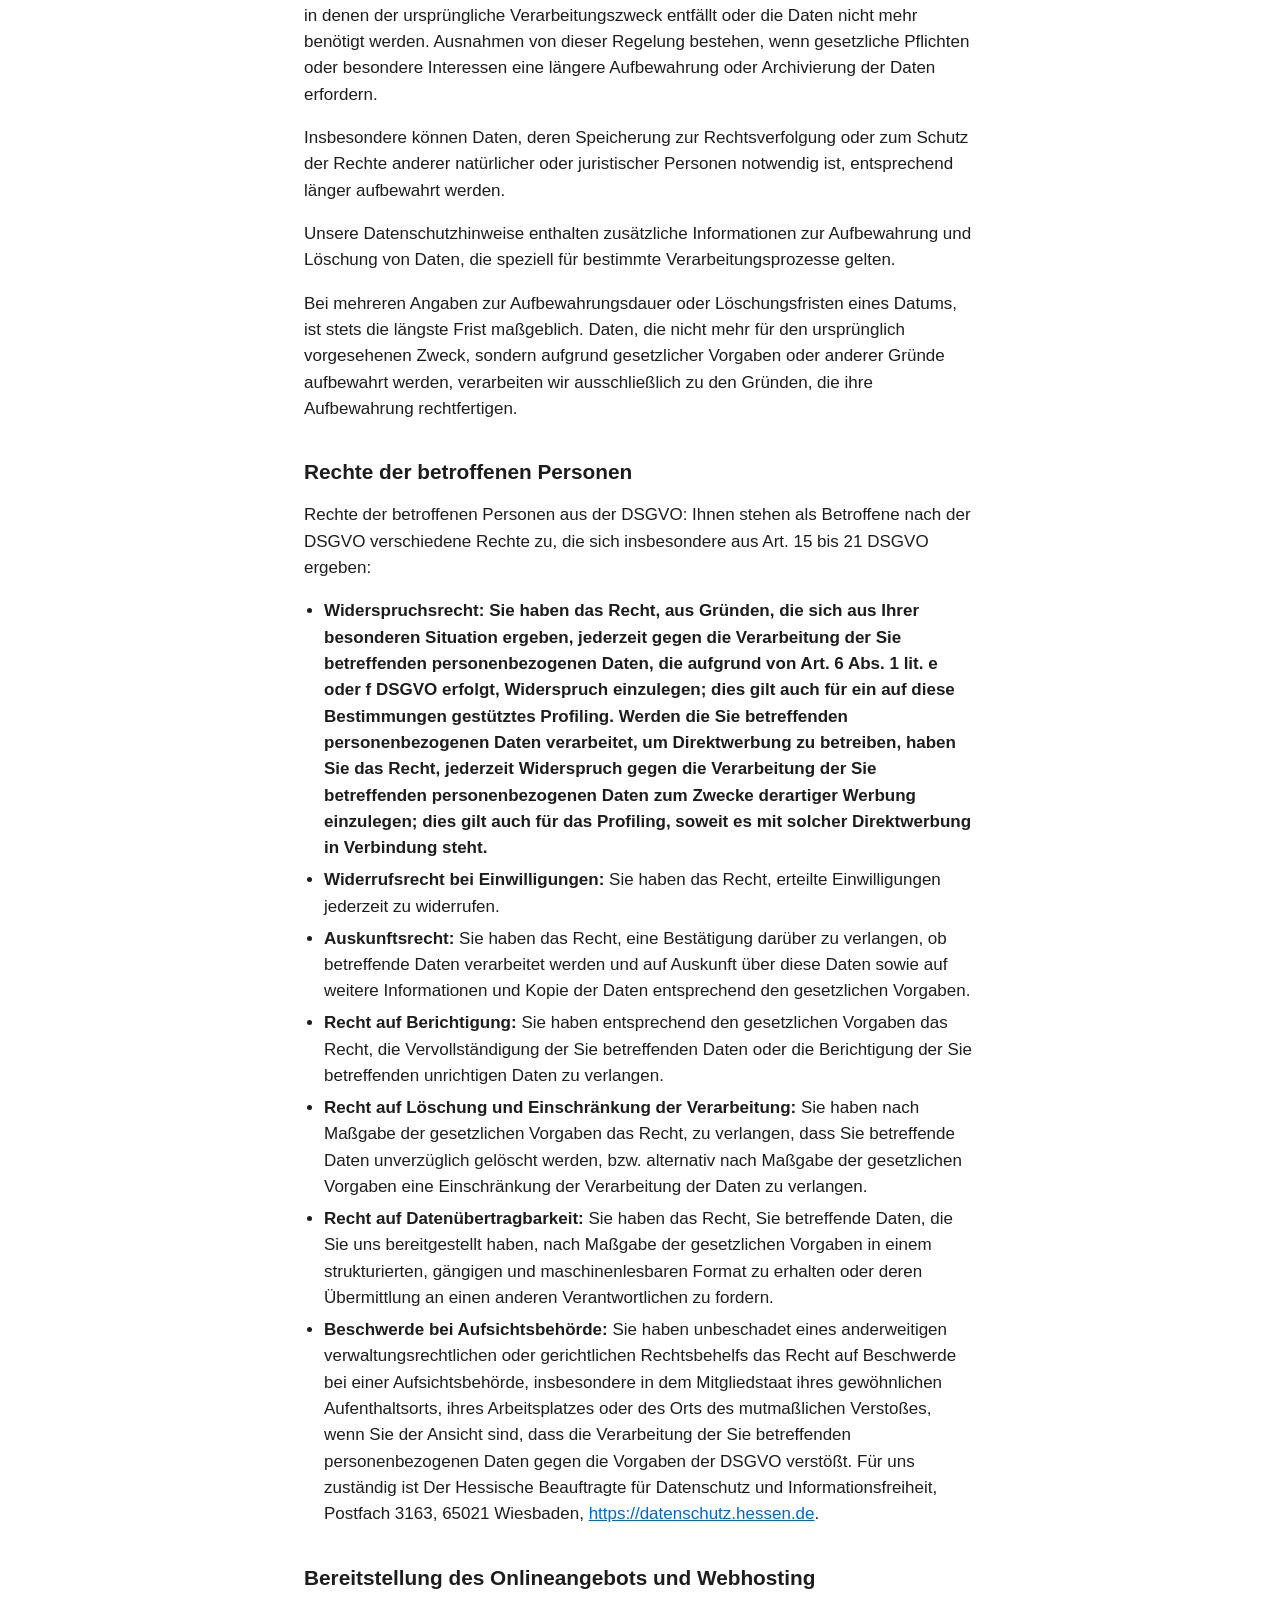
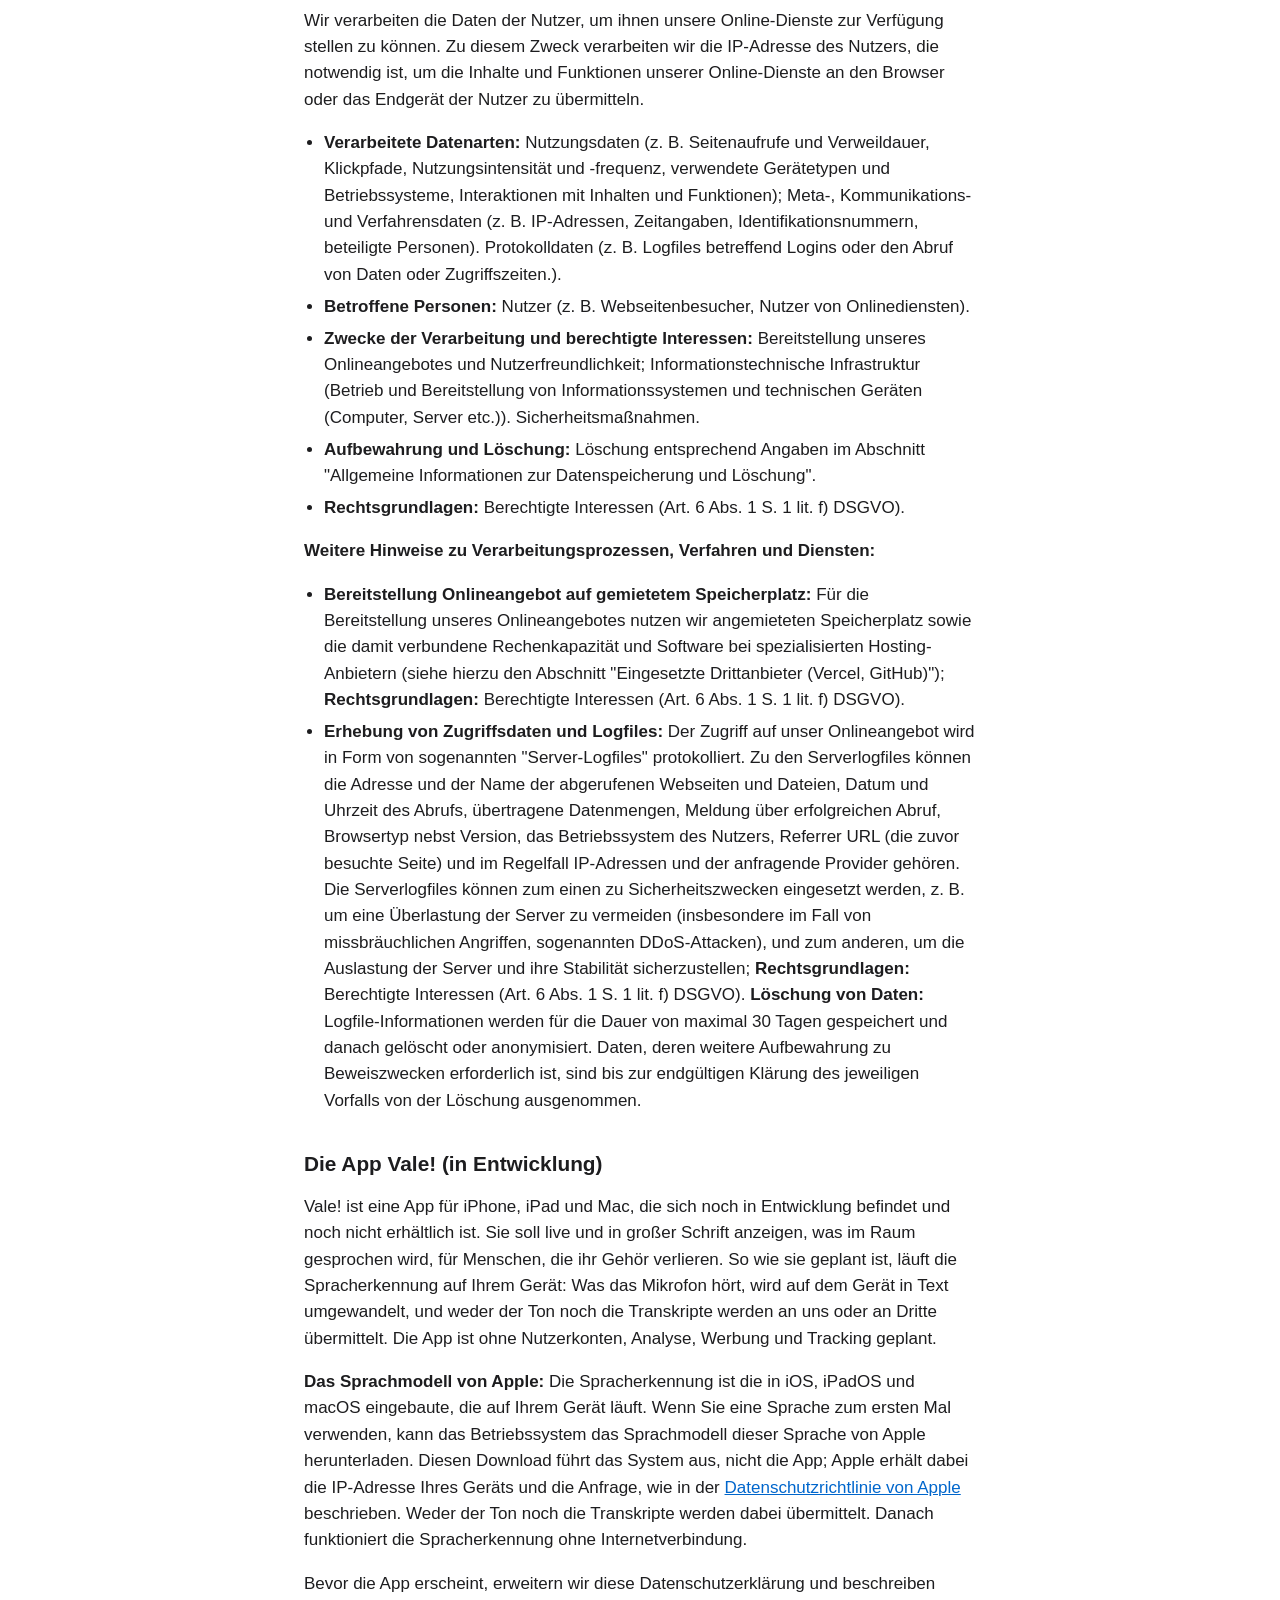
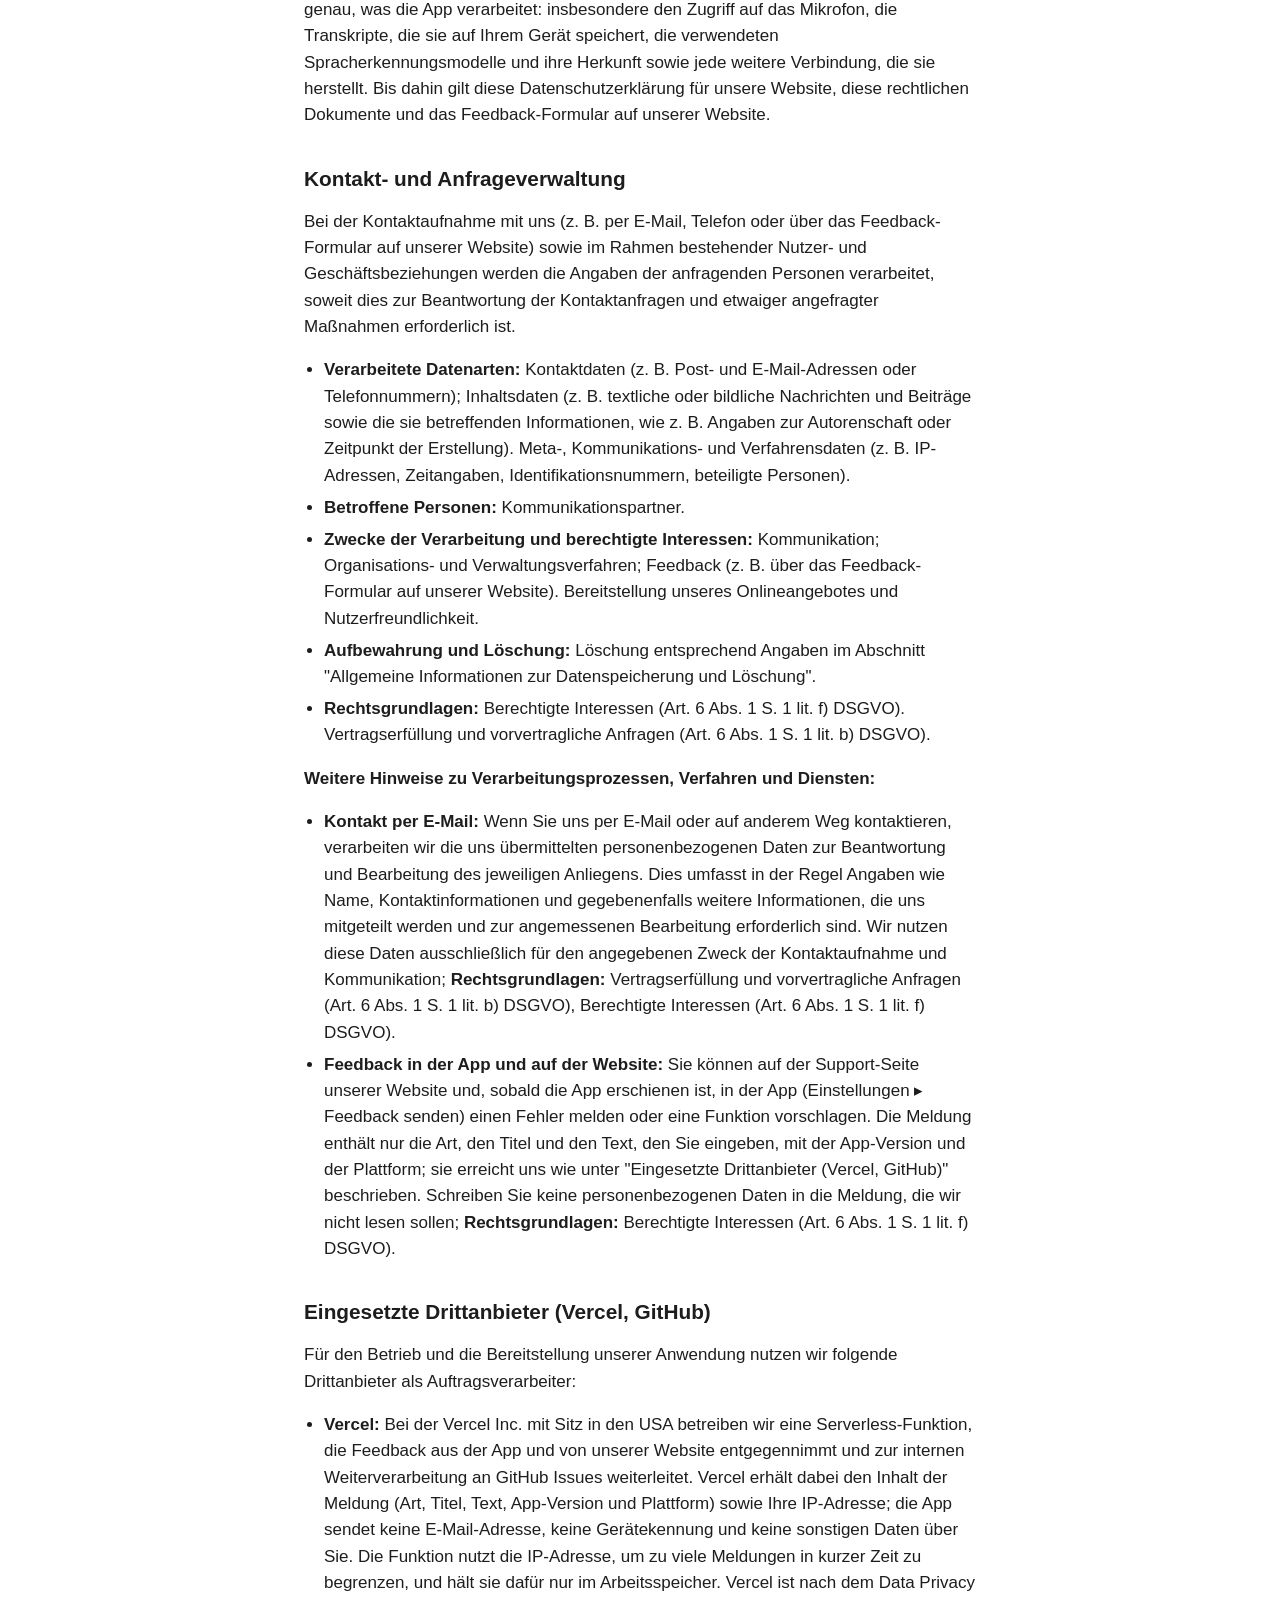
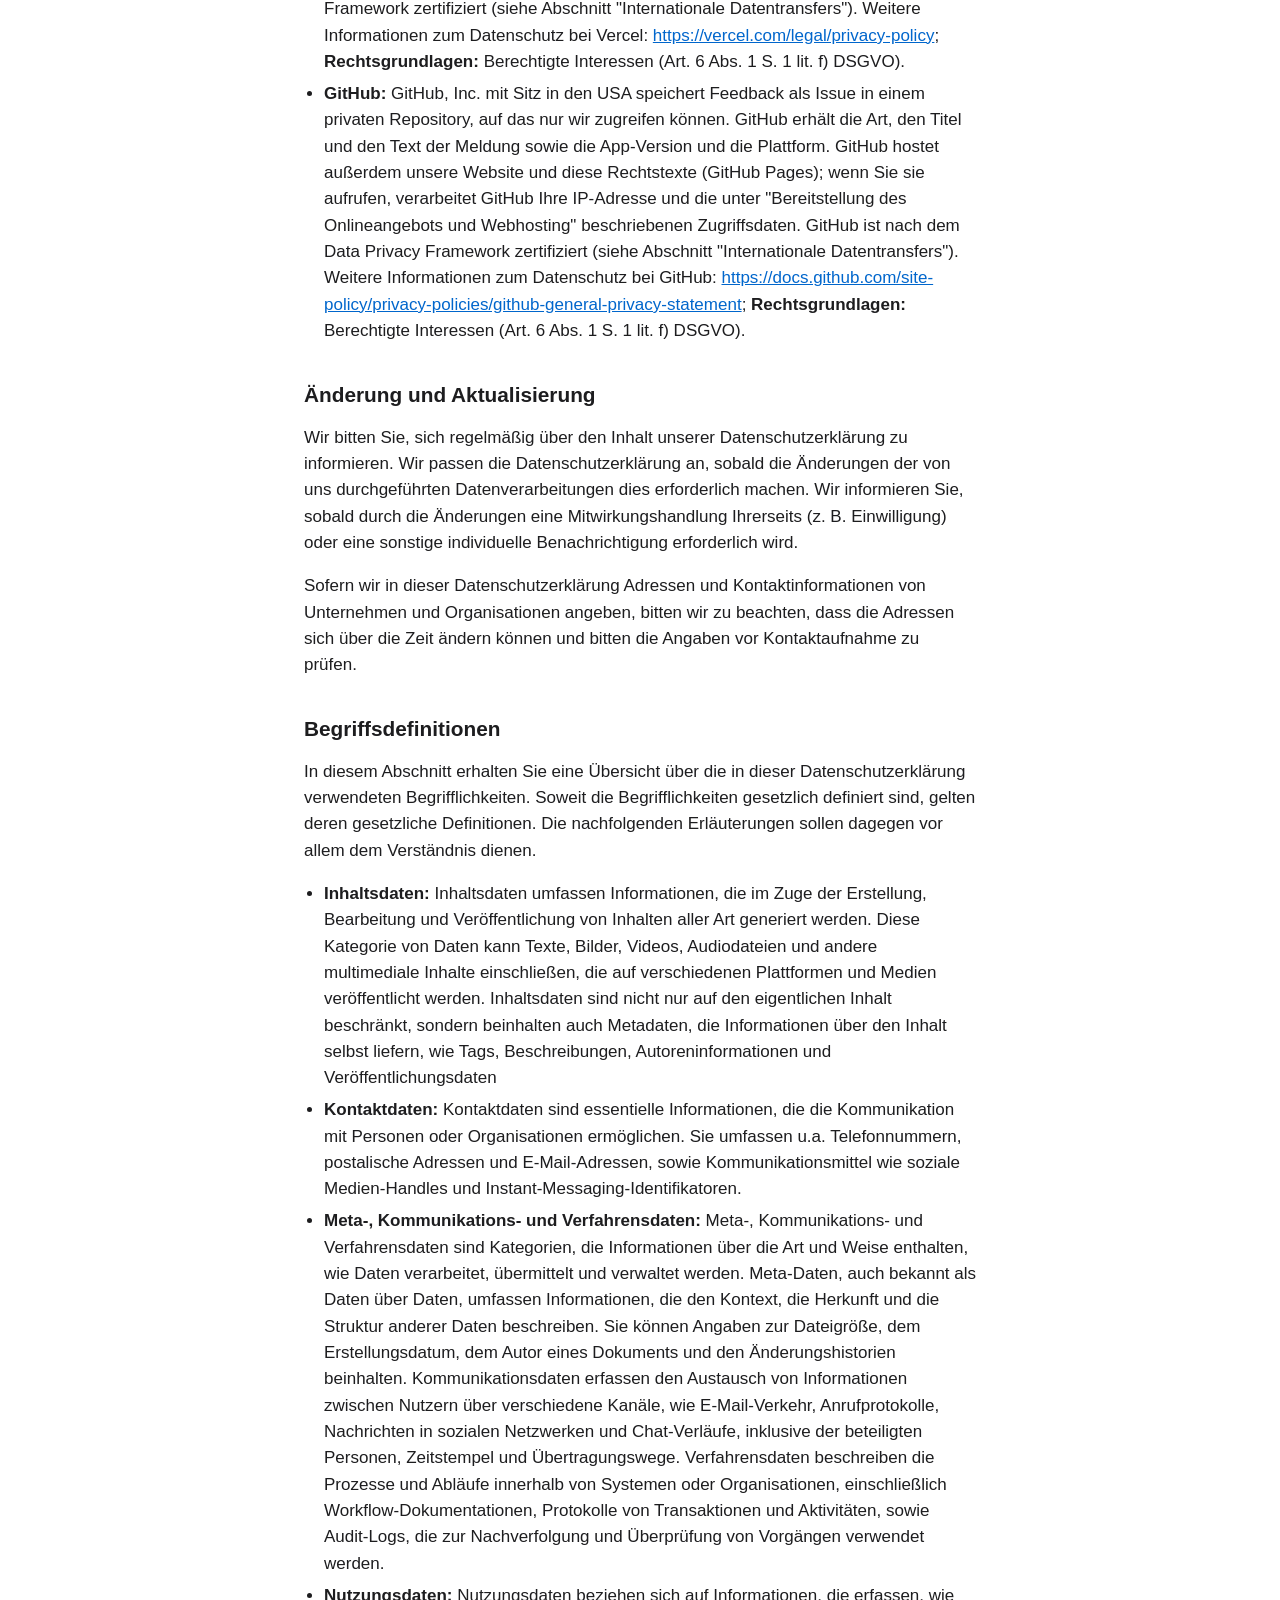
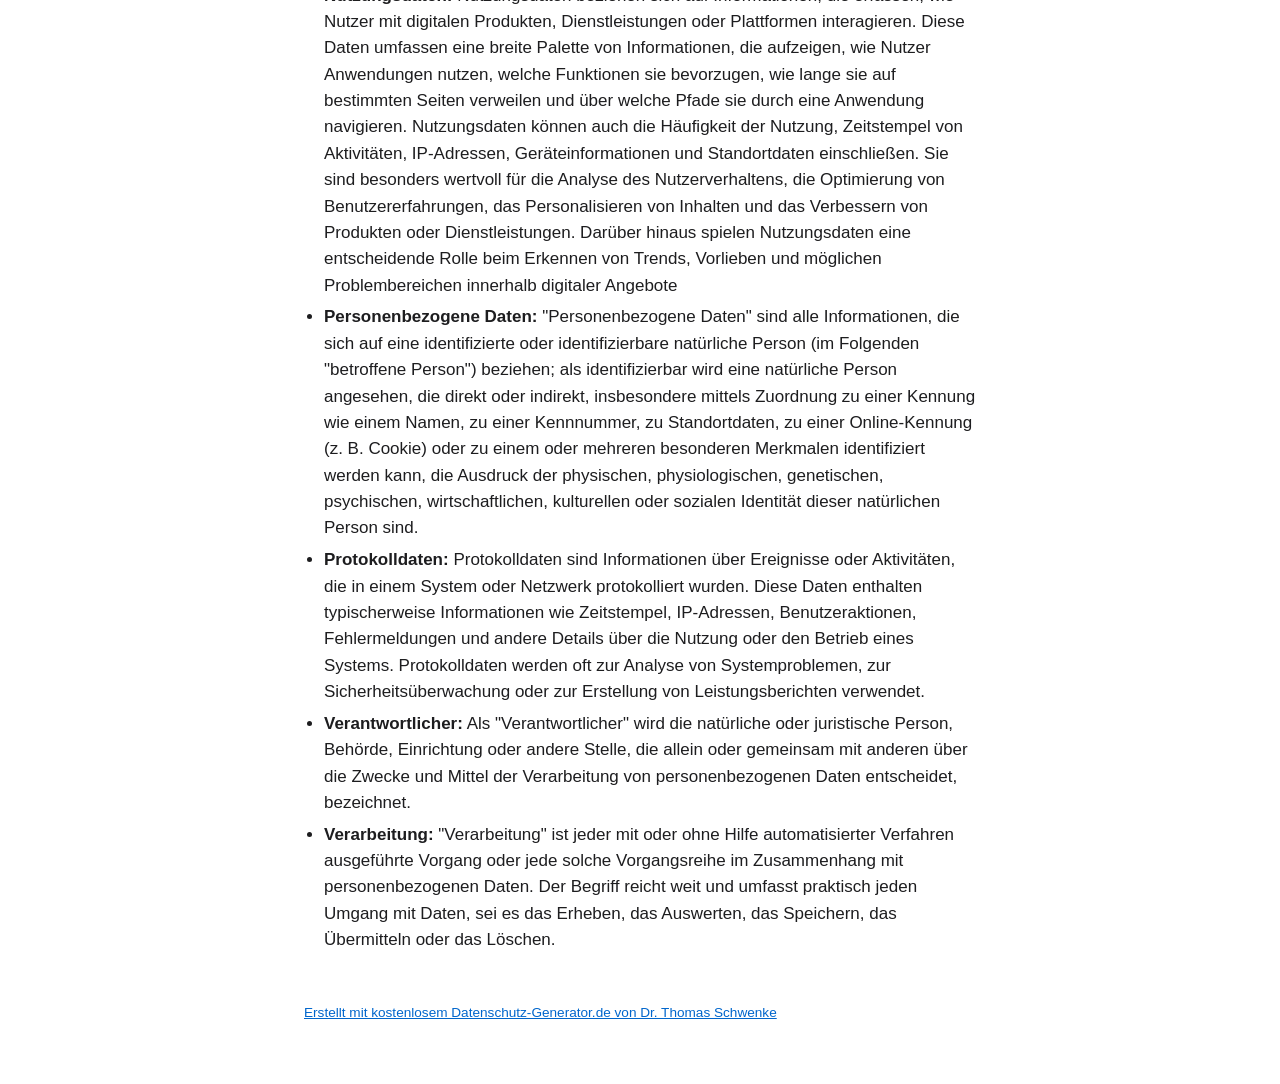
==== commit f19f0424: "[#] say the system may download Apple's speech model" ====
--- a/datenschutzerklaerung.de.html
+++ b/datenschutzerklaerung.de.html
@@ -17,7 +17,7 @@
 <p>Für die Nutzung von Vale! gelten außerdem unsere <a href="nutzungsbedingungen.de.html">Nutzungsbedingungen</a>.</p>
 <p>Die verwendeten Begriffe sind nicht geschlechtsspezifisch.</p>
 
-<p>Stand: 5. November 2026</p><h2>Inhaltsübersicht</h2> <ul class="index"><li><a class="index-link" href="#m4158">Präambel</a></li><li><a class="index-link" href="#m3">Verantwortlicher</a></li><li><a class="index-link" href="#mOverview">Übersicht der Verarbeitungen</a></li><li><a class="index-link" href="#m2427">Maßgebliche Rechtsgrundlagen</a></li><li><a class="index-link" href="#m27">Sicherheitsmaßnahmen</a></li><li><a class="index-link" href="#m25">Übermittlung von personenbezogenen Daten</a></li><li><a class="index-link" href="#m24">Internationale Datentransfers</a></li><li><a class="index-link" href="#m12">Allgemeine Informationen zur Datenspeicherung und Löschung</a></li><li><a class="index-link" href="#m10">Rechte der betroffenen Personen</a></li><li><a class="index-link" href="#m225">Bereitstellung des Onlineangebots und Webhosting</a></li><li><a class="index-link" href="#mApp">Die App Vale! (in Entwicklung)</a></li><li><a class="index-link" href="#m182">Kontakt- und Anfrageverwaltung</a></li><li><a class="index-link" href="#mProviders">Eingesetzte Drittanbieter (Vercel, GitHub)</a></li><li><a class="index-link" href="#m15">Änderung und Aktualisierung</a></li><li><a class="index-link" href="#m42">Begriffsdefinitionen</a></li></ul><h2 id="m3">Verantwortlicher</h2><p>Mateo Arenas Salas<br>Spreestraße 5, Flat 5130<br>64295 Darmstadt, Deutschland<br></p>
+<p>Stand: 6. November 2026</p><h2>Inhaltsübersicht</h2> <ul class="index"><li><a class="index-link" href="#m4158">Präambel</a></li><li><a class="index-link" href="#m3">Verantwortlicher</a></li><li><a class="index-link" href="#mOverview">Übersicht der Verarbeitungen</a></li><li><a class="index-link" href="#m2427">Maßgebliche Rechtsgrundlagen</a></li><li><a class="index-link" href="#m27">Sicherheitsmaßnahmen</a></li><li><a class="index-link" href="#m25">Übermittlung von personenbezogenen Daten</a></li><li><a class="index-link" href="#m24">Internationale Datentransfers</a></li><li><a class="index-link" href="#m12">Allgemeine Informationen zur Datenspeicherung und Löschung</a></li><li><a class="index-link" href="#m10">Rechte der betroffenen Personen</a></li><li><a class="index-link" href="#m225">Bereitstellung des Onlineangebots und Webhosting</a></li><li><a class="index-link" href="#mApp">Die App Vale! (in Entwicklung)</a></li><li><a class="index-link" href="#m182">Kontakt- und Anfrageverwaltung</a></li><li><a class="index-link" href="#mProviders">Eingesetzte Drittanbieter (Vercel, GitHub)</a></li><li><a class="index-link" href="#m15">Änderung und Aktualisierung</a></li><li><a class="index-link" href="#m42">Begriffsdefinitionen</a></li></ul><h2 id="m3">Verantwortlicher</h2><p>Mateo Arenas Salas<br>Spreestraße 5, Flat 5130<br>64295 Darmstadt, Deutschland<br></p>
 <p>E-Mail-Adresse: <a href="mailto:mateoas@icloud.com">mateoas@icloud.com</a></p>
 
 <h2 id="mOverview">Übersicht der Verarbeitungen</h2><p>Die nachfolgende Übersicht fasst die Arten der verarbeiteten Daten und die Zwecke ihrer Verarbeitung zusammen und verweist auf die betroffenen Personen.</p><h3>Arten der verarbeiteten Daten</h3>
@@ -45,7 +45,7 @@
 
 <h2 id="m225">Bereitstellung des Onlineangebots und Webhosting</h2><p>Wir verarbeiten die Daten der Nutzer, um ihnen unsere Online-Dienste zur Verfügung stellen zu können. Zu diesem Zweck verarbeiten wir die IP-Adresse des Nutzers, die notwendig ist, um die Inhalte und Funktionen unserer Online-Dienste an den Browser oder das Endgerät der Nutzer zu übermitteln.</p>
 <ul class="m-elements"><li><strong>Verarbeitete Datenarten:</strong> Nutzungsdaten (z. B. Seitenaufrufe und Verweildauer, Klickpfade, Nutzungsintensität und -frequenz, verwendete Gerätetypen und Betriebssysteme, Interaktionen mit Inhalten und Funktionen); Meta-, Kommunikations- und Verfahrensdaten (z. B. IP-Adressen, Zeitangaben, Identifikationsnummern, beteiligte Personen). Protokolldaten (z.&nbsp;B. Logfiles betreffend Logins oder den Abruf von Daten oder Zugriffszeiten.).</li><li><strong>Betroffene Personen:</strong> Nutzer (z.&nbsp;B. Webseitenbesucher, Nutzer von Onlinediensten).</li><li><strong>Zwecke der Verarbeitung und berechtigte Interessen:</strong> Bereitstellung unseres Onlineangebotes und Nutzerfreundlichkeit; Informationstechnische Infrastruktur (Betrieb und Bereitstellung von Informationssystemen und technischen Geräten (Computer, Server etc.)). Sicherheitsmaßnahmen.</li><li><strong>Aufbewahrung und Löschung:</strong> Löschung entsprechend Angaben im Abschnitt "Allgemeine Informationen zur Datenspeicherung und Löschung".</li><li class=""><strong>Rechtsgrundlagen:</strong> Berechtigte Interessen (Art. 6 Abs. 1 S. 1 lit. f) DSGVO).</li></ul><p><strong>Weitere Hinweise zu Verarbeitungsprozessen, Verfahren und Diensten:</strong></p><ul class="m-elements"><li><strong>Bereitstellung Onlineangebot auf gemietetem Speicherplatz: </strong>Für die Bereitstellung unseres Onlineangebotes nutzen wir angemieteten Speicherplatz sowie die damit verbundene Rechenkapazität und Software bei spezialisierten Hosting-Anbietern (siehe hierzu den Abschnitt "Eingesetzte Drittanbieter (Vercel, GitHub)"); <span class=""><strong>Rechtsgrundlagen:</strong> Berechtigte Interessen (Art. 6 Abs. 1 S. 1 lit. f) DSGVO).</span></li><li><strong>Erhebung von Zugriffsdaten und Logfiles: </strong>Der Zugriff auf unser Onlineangebot wird in Form von sogenannten "Server-Logfiles" protokolliert. Zu den Serverlogfiles können die Adresse und der Name der abgerufenen Webseiten und Dateien, Datum und Uhrzeit des Abrufs, übertragene Datenmengen, Meldung über erfolgreichen Abruf, Browsertyp nebst Version, das Betriebssystem des Nutzers, Referrer URL (die zuvor besuchte Seite) und im Regelfall IP-Adressen und der anfragende Provider gehören. Die Serverlogfiles können zum einen zu Sicherheitszwecken eingesetzt werden, z.&nbsp;B. um eine Überlastung der Server zu vermeiden (insbesondere im Fall von missbräuchlichen Angriffen, sogenannten DDoS-Attacken), und zum anderen, um die Auslastung der Server und ihre Stabilität sicherzustellen; <span class=""><strong>Rechtsgrundlagen:</strong> Berechtigte Interessen (Art. 6 Abs. 1 S. 1 lit. f) DSGVO). </span><strong>Löschung von Daten:</strong> Logfile-Informationen werden für die Dauer von maximal 30 Tagen gespeichert und danach gelöscht oder anonymisiert. Daten, deren weitere Aufbewahrung zu Beweiszwecken erforderlich ist, sind bis zur endgültigen Klärung des jeweiligen Vorfalls von der Löschung ausgenommen.</li></ul>
-<h2 id="mApp">Die App Vale! (in Entwicklung)</h2><p>Vale! ist eine App für iPhone, iPad und Mac, die sich noch in Entwicklung befindet und noch nicht erhältlich ist. Sie soll live und in großer Schrift anzeigen, was im Raum gesprochen wird, für Menschen, die ihr Gehör verlieren. So wie sie geplant ist, läuft die Spracherkennung auf Ihrem Gerät: Was das Mikrofon hört, wird auf dem Gerät in Text umgewandelt, und weder der Ton noch die Transkripte werden an uns oder an Dritte übermittelt. Die App ist ohne Nutzerkonten, Analyse, Werbung und Tracking geplant.</p><p>Bevor die App erscheint, erweitern wir diese Datenschutzerklärung und beschreiben genau, was die App verarbeitet: insbesondere den Zugriff auf das Mikrofon, die Transkripte, die sie auf Ihrem Gerät speichert, die verwendeten Spracherkennungsmodelle und ihre Herkunft sowie jede weitere Verbindung, die sie herstellt. Bis dahin gilt diese Datenschutzerklärung für unsere Website, diese rechtlichen Dokumente und das Feedback-Formular auf unserer Website.</p>
+<h2 id="mApp">Die App Vale! (in Entwicklung)</h2><p>Vale! ist eine App für iPhone, iPad und Mac, die sich noch in Entwicklung befindet und noch nicht erhältlich ist. Sie soll live und in großer Schrift anzeigen, was im Raum gesprochen wird, für Menschen, die ihr Gehör verlieren. So wie sie geplant ist, läuft die Spracherkennung auf Ihrem Gerät: Was das Mikrofon hört, wird auf dem Gerät in Text umgewandelt, und weder der Ton noch die Transkripte werden an uns oder an Dritte übermittelt. Die App ist ohne Nutzerkonten, Analyse, Werbung und Tracking geplant.</p><p><strong>Das Sprachmodell von Apple: </strong>Die Spracherkennung ist die in iOS, iPadOS und macOS eingebaute, die auf Ihrem Gerät läuft. Wenn Sie eine Sprache zum ersten Mal verwenden, kann das Betriebssystem das Sprachmodell dieser Sprache von Apple herunterladen. Diesen Download führt das System aus, nicht die App; Apple erhält dabei die IP-Adresse Ihres Geräts und die Anfrage, wie in der <a href="https://www.apple.com/de/legal/privacy/de-ww/" target="_blank">Datenschutzrichtlinie von Apple</a> beschrieben. Weder der Ton noch die Transkripte werden dabei übermittelt. Danach funktioniert die Spracherkennung ohne Internetverbindung.</p><p>Bevor die App erscheint, erweitern wir diese Datenschutzerklärung und beschreiben genau, was die App verarbeitet: insbesondere den Zugriff auf das Mikrofon, die Transkripte, die sie auf Ihrem Gerät speichert, die verwendeten Spracherkennungsmodelle und ihre Herkunft sowie jede weitere Verbindung, die sie herstellt. Bis dahin gilt diese Datenschutzerklärung für unsere Website, diese rechtlichen Dokumente und das Feedback-Formular auf unserer Website.</p>
 
 <h2 id="m182">Kontakt- und Anfrageverwaltung</h2><p>Bei der Kontaktaufnahme mit uns (z.&nbsp;B. per E-Mail, Telefon oder über das Feedback-Formular auf unserer Website) sowie im Rahmen bestehender Nutzer- und Geschäftsbeziehungen werden die Angaben der anfragenden Personen verarbeitet, soweit dies zur Beantwortung der Kontaktanfragen und etwaiger angefragter Maßnahmen erforderlich ist.</p>
 <ul class="m-elements"><li><strong>Verarbeitete Datenarten:</strong> Kontaktdaten (z.&nbsp;B. Post- und E-Mail-Adressen oder Telefonnummern); Inhaltsdaten (z. B. textliche oder bildliche Nachrichten und Beiträge sowie die sie betreffenden Informationen, wie z. B. Angaben zur Autorenschaft oder Zeitpunkt der Erstellung). Meta-, Kommunikations- und Verfahrensdaten (z. B. IP-Adressen, Zeitangaben, Identifikationsnummern, beteiligte Personen).</li><li><strong>Betroffene Personen:</strong> Kommunikationspartner.</li><li><strong>Zwecke der Verarbeitung und berechtigte Interessen:</strong> Kommunikation; Organisations- und Verwaltungsverfahren; Feedback (z.&nbsp;B. über das Feedback-Formular auf unserer Website). Bereitstellung unseres Onlineangebotes und Nutzerfreundlichkeit.</li><li><strong>Aufbewahrung und Löschung:</strong> Löschung entsprechend Angaben im Abschnitt "Allgemeine Informationen zur Datenspeicherung und Löschung".</li><li class=""><strong>Rechtsgrundlagen:</strong> Berechtigte Interessen (Art. 6 Abs. 1 S. 1 lit. f) DSGVO). Vertragserfüllung und vorvertragliche Anfragen (Art. 6 Abs. 1 S. 1 lit. b) DSGVO).</li></ul><p><strong>Weitere Hinweise zu Verarbeitungsprozessen, Verfahren und Diensten:</strong></p><ul class="m-elements"><li><strong>Kontakt per E-Mail: </strong>Wenn Sie uns per E-Mail oder auf anderem Weg kontaktieren, verarbeiten wir die uns übermittelten personenbezogenen Daten zur Beantwortung und Bearbeitung des jeweiligen Anliegens. Dies umfasst in der Regel Angaben wie Name, Kontaktinformationen und gegebenenfalls weitere Informationen, die uns mitgeteilt werden und zur angemessenen Bearbeitung erforderlich sind. Wir nutzen diese Daten ausschließlich für den angegebenen Zweck der Kontaktaufnahme und Kommunikation; <span class=""><strong>Rechtsgrundlagen:</strong> Vertragserfüllung und vorvertragliche Anfragen (Art. 6 Abs. 1 S. 1 lit. b) DSGVO), Berechtigte Interessen (Art. 6 Abs. 1 S. 1 lit. f) DSGVO).</span></li><li><strong>Feedback in der App und auf der Website: </strong>Sie können auf der Support-Seite unserer Website und, sobald die App erschienen ist, in der App (Einstellungen ▸ Feedback senden) einen Fehler melden oder eine Funktion vorschlagen. Die Meldung enthält nur die Art, den Titel und den Text, den Sie eingeben, mit der App-Version und der Plattform; sie erreicht uns wie unter "Eingesetzte Drittanbieter (Vercel, GitHub)" beschrieben. Schreiben Sie keine personenbezogenen Daten in die Meldung, die wir nicht lesen sollen; <span class=""><strong>Rechtsgrundlagen:</strong> Berechtigte Interessen (Art. 6 Abs. 1 S. 1 lit. f) DSGVO).</span></li></ul>
--- a/style.css
+++ b/style.css
@@ -0,0 +1,100 @@
+:root {
+    color-scheme: light dark;
+    --text: #1d1d1f;
+    --muted: #6e6e73;
+    --bg: #ffffff;
+    --rule: #d2d2d7;
+    --link: #0066cc;
+}
+
+@media (prefers-color-scheme: dark) {
+    :root {
+        --text: #f5f5f7;
+        --muted: #a1a1a6;
+        --bg: #1c1c1e;
+        --rule: #3a3a3c;
+        --link: #4da3ff;
+    }
+}
+
+* {
+    box-sizing: border-box;
+}
+
+html {
+    -webkit-text-size-adjust: 100%;
+}
+
+body {
+    margin: 0;
+    background: var(--bg);
+    color: var(--text);
+    font: 17px/1.55 -apple-system, BlinkMacSystemFont, "Helvetica Neue", Helvetica, Arial,
+        sans-serif;
+    overflow-wrap: break-word;
+}
+
+main {
+    max-width: 44rem;
+    margin: 0 auto;
+    padding: 1.5rem 16px 3rem;
+}
+
+nav.lang {
+    display: flex;
+    justify-content: space-between;
+    gap: 1rem;
+    font-size: 0.9rem;
+    color: var(--muted);
+    border-bottom: 1px solid var(--rule);
+    padding-bottom: 0.75rem;
+    margin-bottom: 1.5rem;
+}
+
+a {
+    color: var(--link);
+}
+
+h1 {
+    font-size: 1.9rem;
+    line-height: 1.2;
+    margin: 0 0 1rem;
+}
+
+h2 {
+    font-size: 1.3rem;
+    line-height: 1.3;
+    margin: 2.25rem 0 0.75rem;
+}
+
+h3 {
+    font-size: 1.05rem;
+    margin: 1.5rem 0 0.5rem;
+}
+
+ul {
+    padding-left: 1.25rem;
+}
+
+li {
+    margin: 0.35rem 0;
+}
+
+ul.index {
+    columns: 2 16rem;
+}
+
+.seal {
+    margin-top: 3rem;
+    font-size: 0.85rem;
+    color: var(--muted);
+}
+
+.docs {
+    list-style: none;
+    padding: 0;
+}
+
+.docs li {
+    margin: 0.6rem 0;
+}
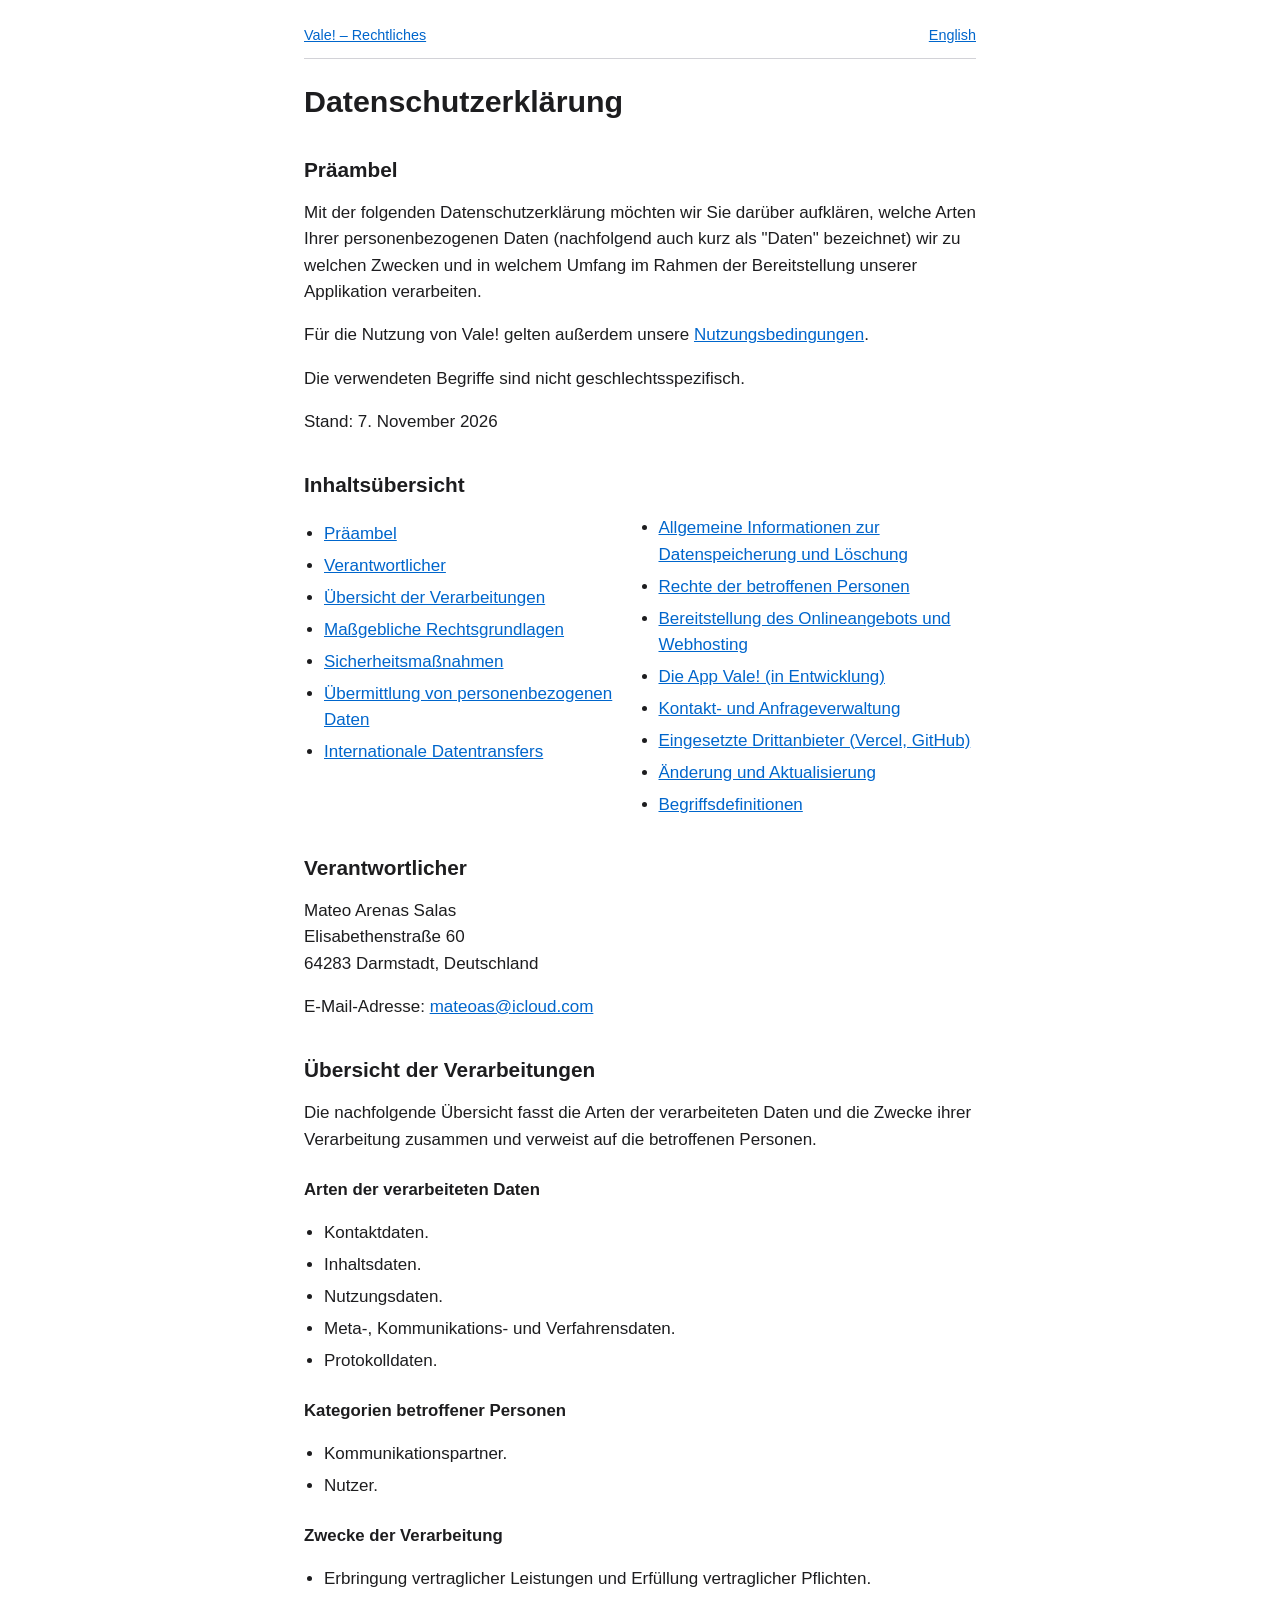
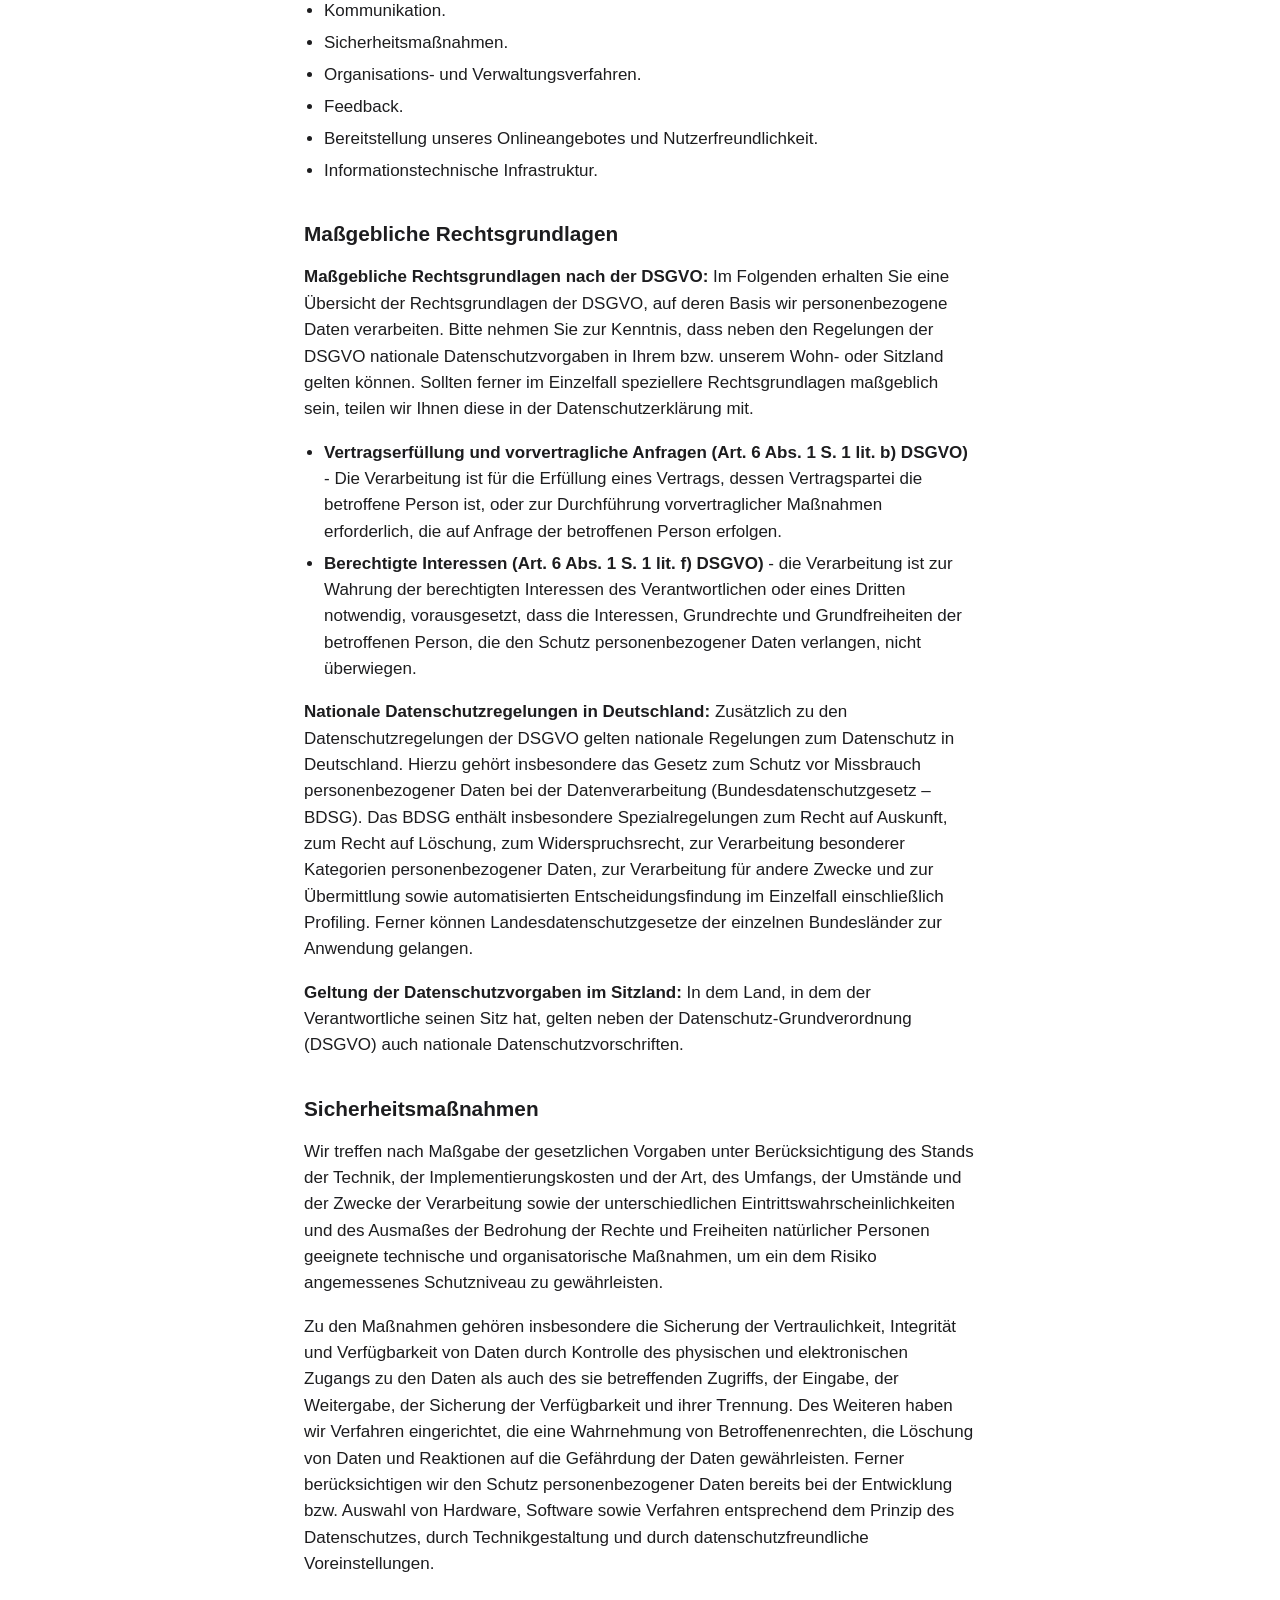
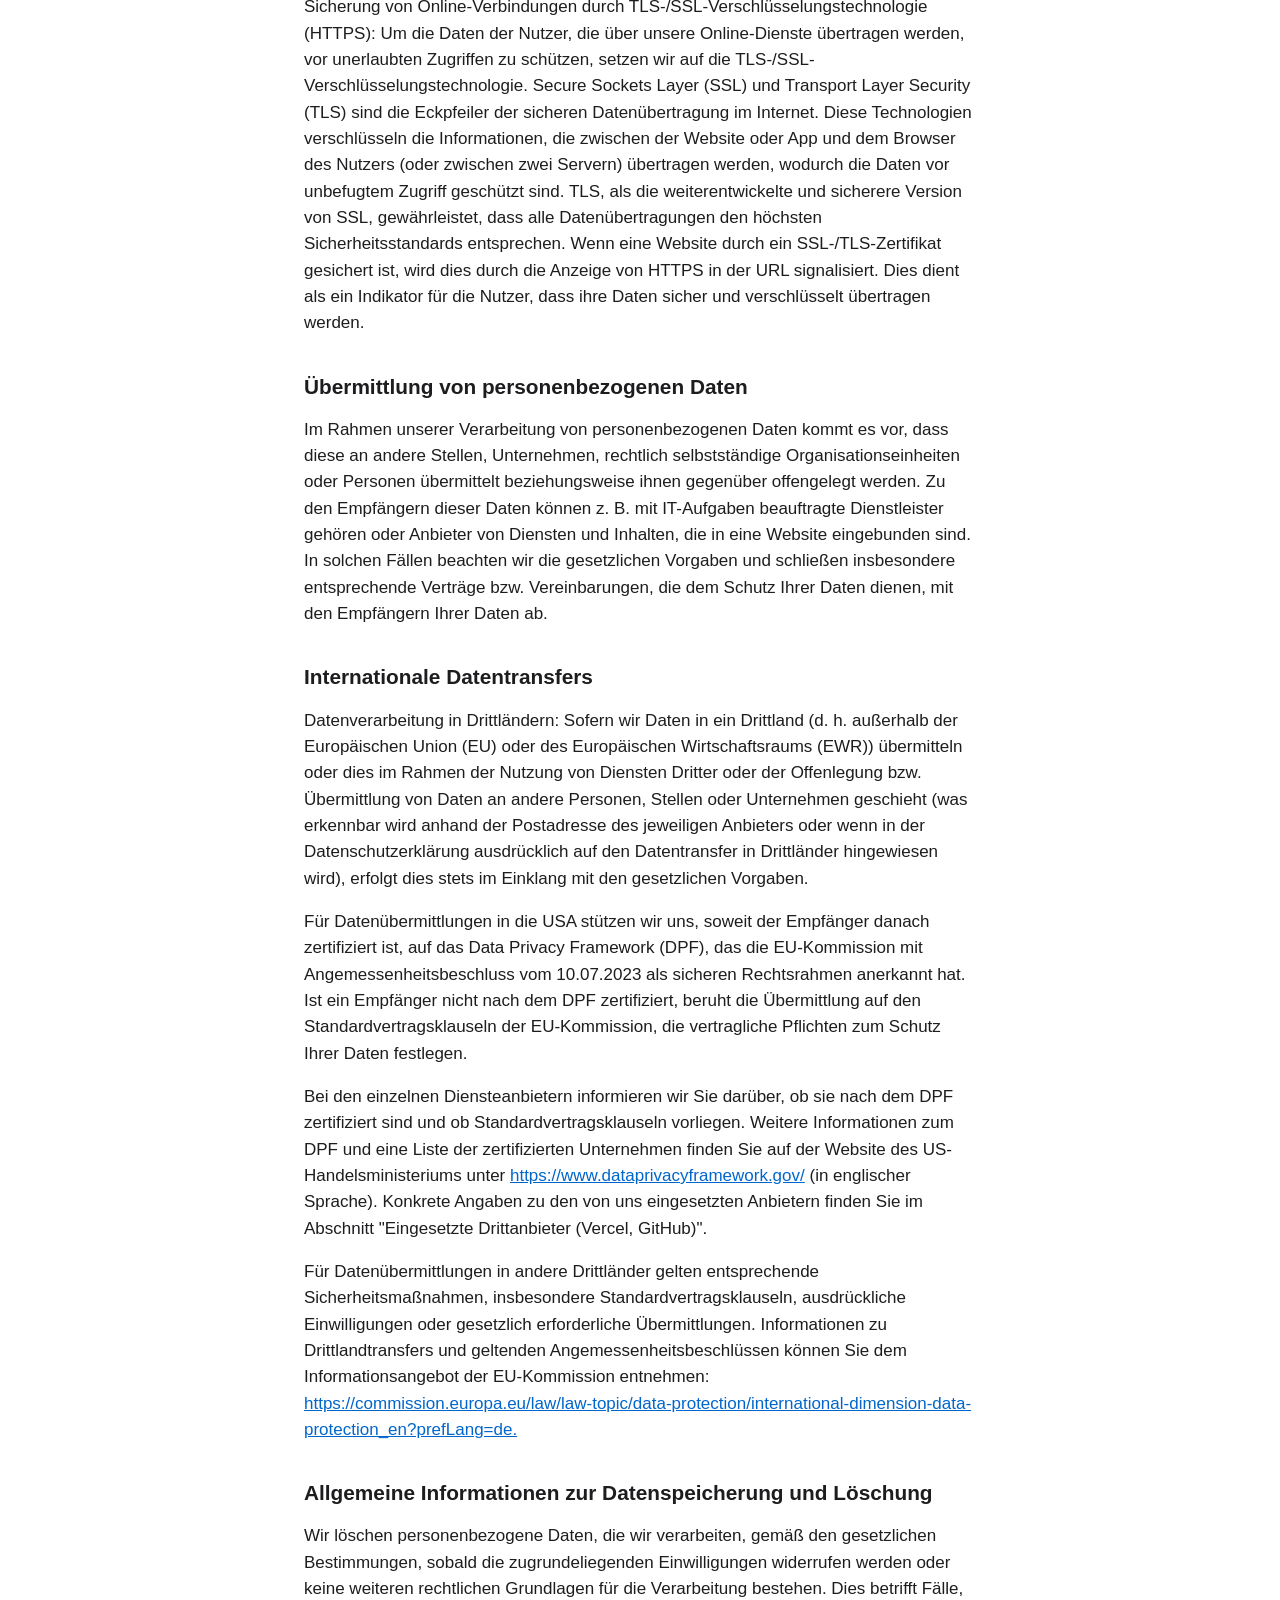
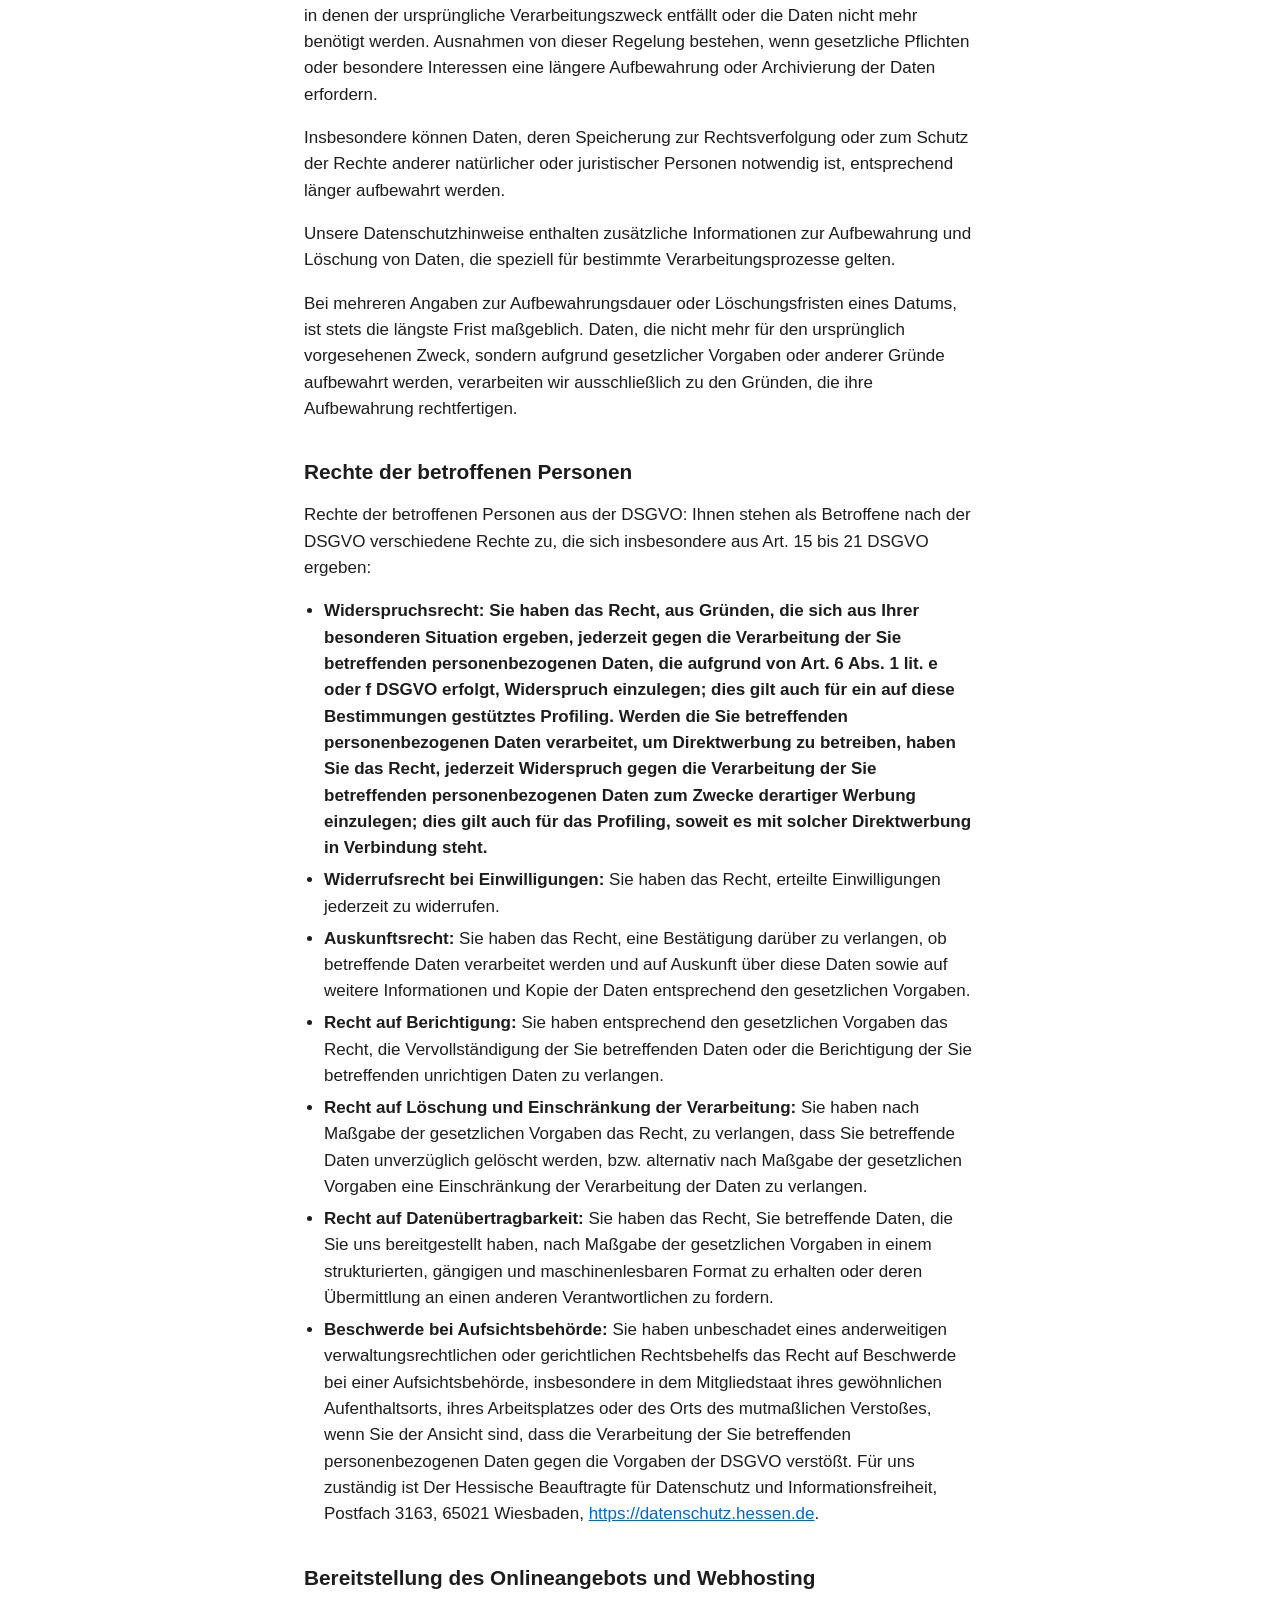
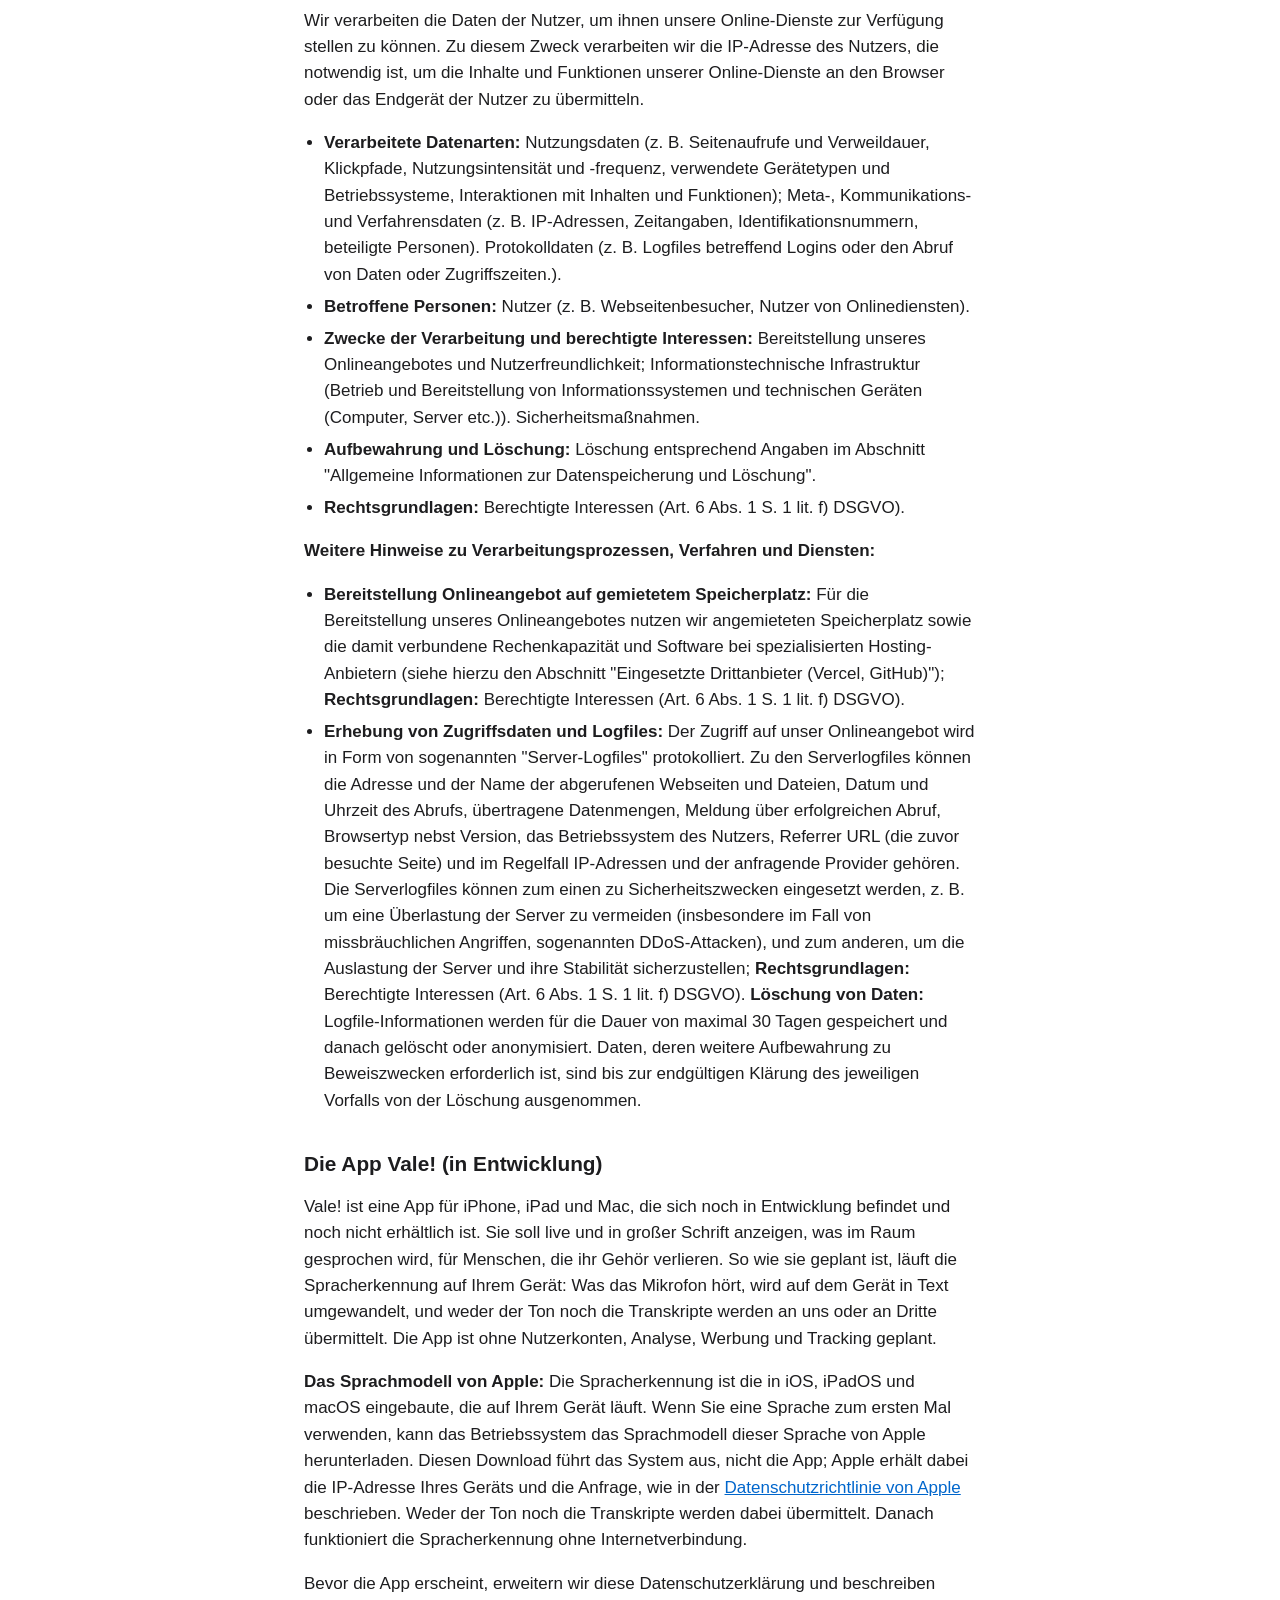
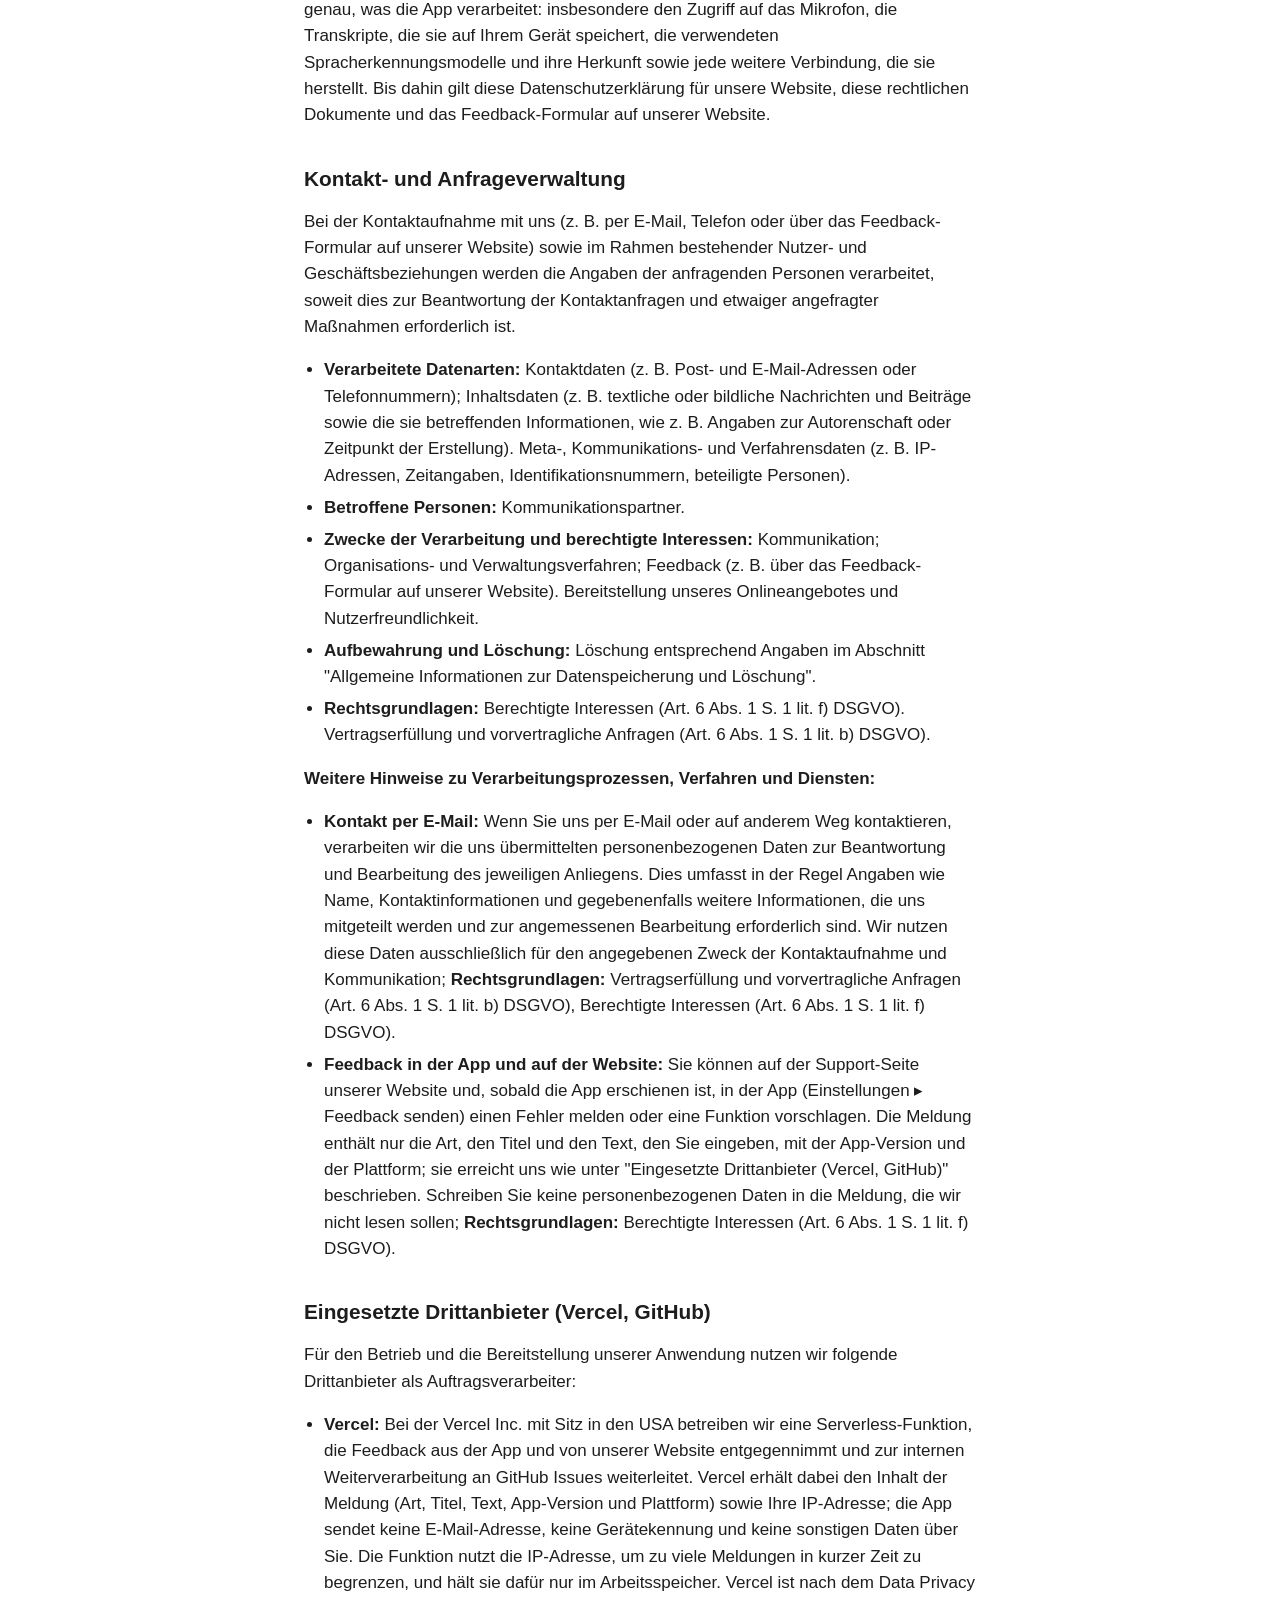
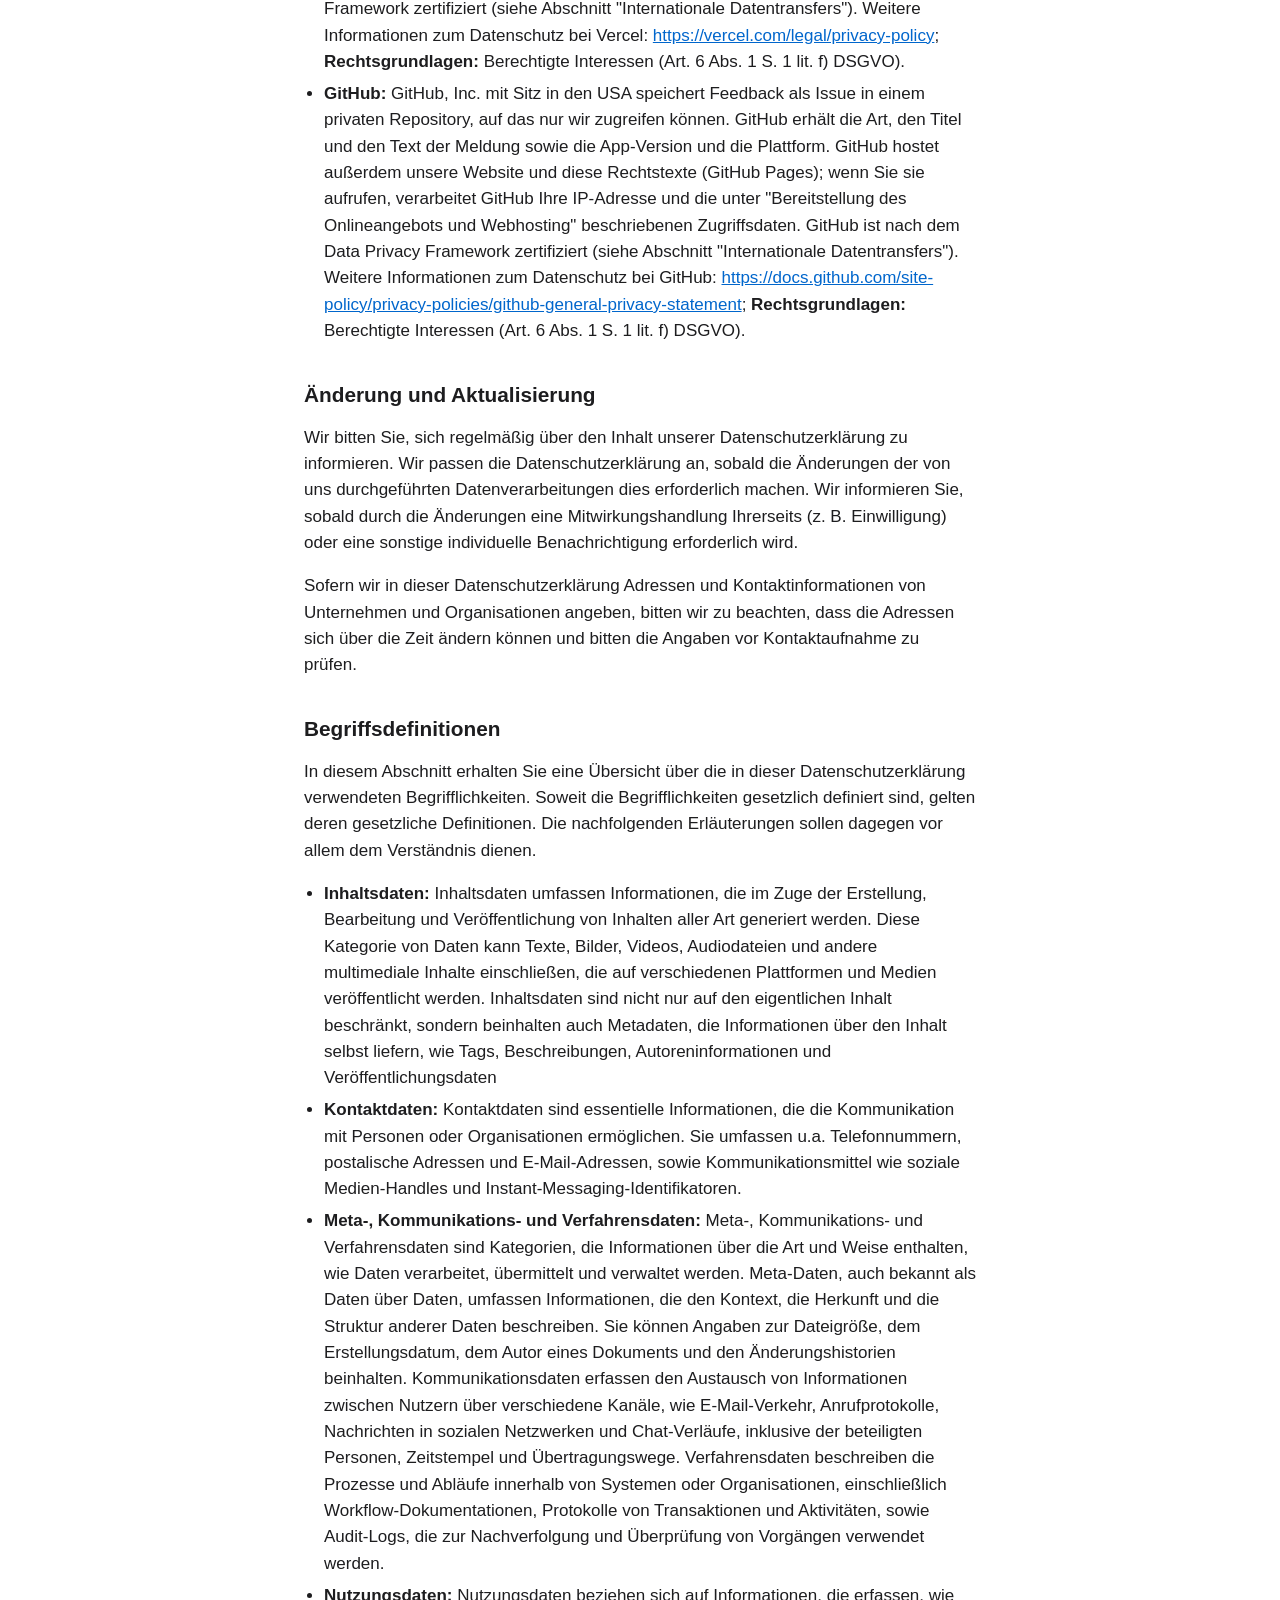
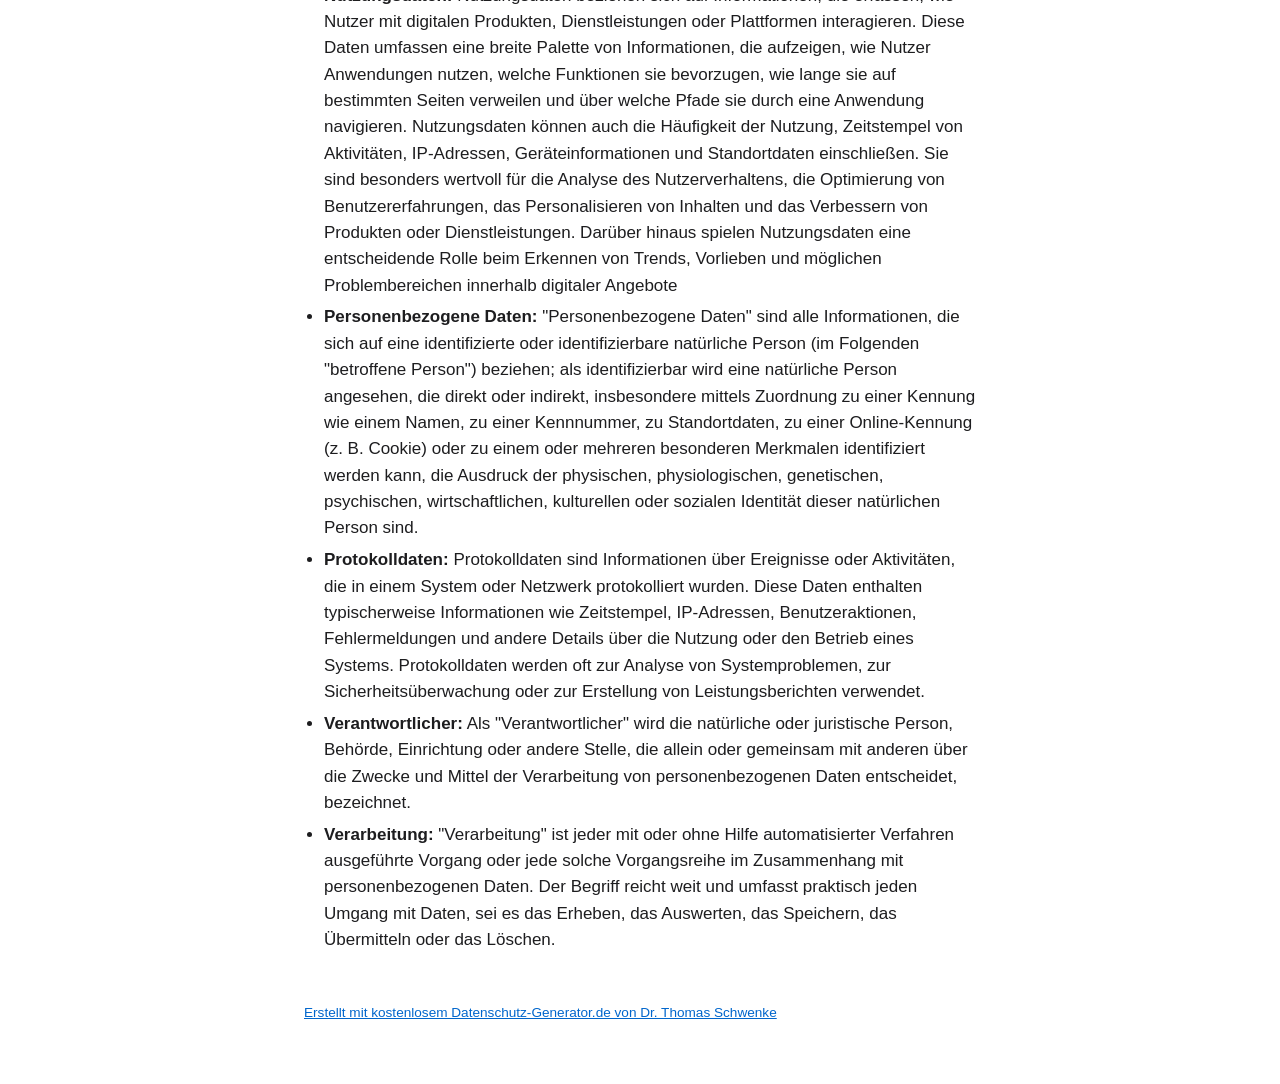
==== commit 91135055: "[#] update the postal address" ====
--- a/datenschutzerklaerung.de.html
+++ b/datenschutzerklaerung.de.html
@@ -17,7 +17,7 @@
 <p>Für die Nutzung von Vale! gelten außerdem unsere <a href="nutzungsbedingungen.de.html">Nutzungsbedingungen</a>.</p>
 <p>Die verwendeten Begriffe sind nicht geschlechtsspezifisch.</p>
 
-<p>Stand: 6. November 2026</p><h2>Inhaltsübersicht</h2> <ul class="index"><li><a class="index-link" href="#m4158">Präambel</a></li><li><a class="index-link" href="#m3">Verantwortlicher</a></li><li><a class="index-link" href="#mOverview">Übersicht der Verarbeitungen</a></li><li><a class="index-link" href="#m2427">Maßgebliche Rechtsgrundlagen</a></li><li><a class="index-link" href="#m27">Sicherheitsmaßnahmen</a></li><li><a class="index-link" href="#m25">Übermittlung von personenbezogenen Daten</a></li><li><a class="index-link" href="#m24">Internationale Datentransfers</a></li><li><a class="index-link" href="#m12">Allgemeine Informationen zur Datenspeicherung und Löschung</a></li><li><a class="index-link" href="#m10">Rechte der betroffenen Personen</a></li><li><a class="index-link" href="#m225">Bereitstellung des Onlineangebots und Webhosting</a></li><li><a class="index-link" href="#mApp">Die App Vale! (in Entwicklung)</a></li><li><a class="index-link" href="#m182">Kontakt- und Anfrageverwaltung</a></li><li><a class="index-link" href="#mProviders">Eingesetzte Drittanbieter (Vercel, GitHub)</a></li><li><a class="index-link" href="#m15">Änderung und Aktualisierung</a></li><li><a class="index-link" href="#m42">Begriffsdefinitionen</a></li></ul><h2 id="m3">Verantwortlicher</h2><p>Mateo Arenas Salas<br>Spreestraße 5, Flat 5130<br>64295 Darmstadt, Deutschland<br></p>
+<p>Stand: 7. November 2026</p><h2>Inhaltsübersicht</h2> <ul class="index"><li><a class="index-link" href="#m4158">Präambel</a></li><li><a class="index-link" href="#m3">Verantwortlicher</a></li><li><a class="index-link" href="#mOverview">Übersicht der Verarbeitungen</a></li><li><a class="index-link" href="#m2427">Maßgebliche Rechtsgrundlagen</a></li><li><a class="index-link" href="#m27">Sicherheitsmaßnahmen</a></li><li><a class="index-link" href="#m25">Übermittlung von personenbezogenen Daten</a></li><li><a class="index-link" href="#m24">Internationale Datentransfers</a></li><li><a class="index-link" href="#m12">Allgemeine Informationen zur Datenspeicherung und Löschung</a></li><li><a class="index-link" href="#m10">Rechte der betroffenen Personen</a></li><li><a class="index-link" href="#m225">Bereitstellung des Onlineangebots und Webhosting</a></li><li><a class="index-link" href="#mApp">Die App Vale! (in Entwicklung)</a></li><li><a class="index-link" href="#m182">Kontakt- und Anfrageverwaltung</a></li><li><a class="index-link" href="#mProviders">Eingesetzte Drittanbieter (Vercel, GitHub)</a></li><li><a class="index-link" href="#m15">Änderung und Aktualisierung</a></li><li><a class="index-link" href="#m42">Begriffsdefinitionen</a></li></ul><h2 id="m3">Verantwortlicher</h2><p>Mateo Arenas Salas<br>Elisabethenstraße 60<br>64283 Darmstadt, Deutschland<br></p>
 <p>E-Mail-Adresse: <a href="mailto:mateoas@icloud.com">mateoas@icloud.com</a></p>
 
 <h2 id="mOverview">Übersicht der Verarbeitungen</h2><p>Die nachfolgende Übersicht fasst die Arten der verarbeiteten Daten und die Zwecke ihrer Verarbeitung zusammen und verweist auf die betroffenen Personen.</p><h3>Arten der verarbeiteten Daten</h3>
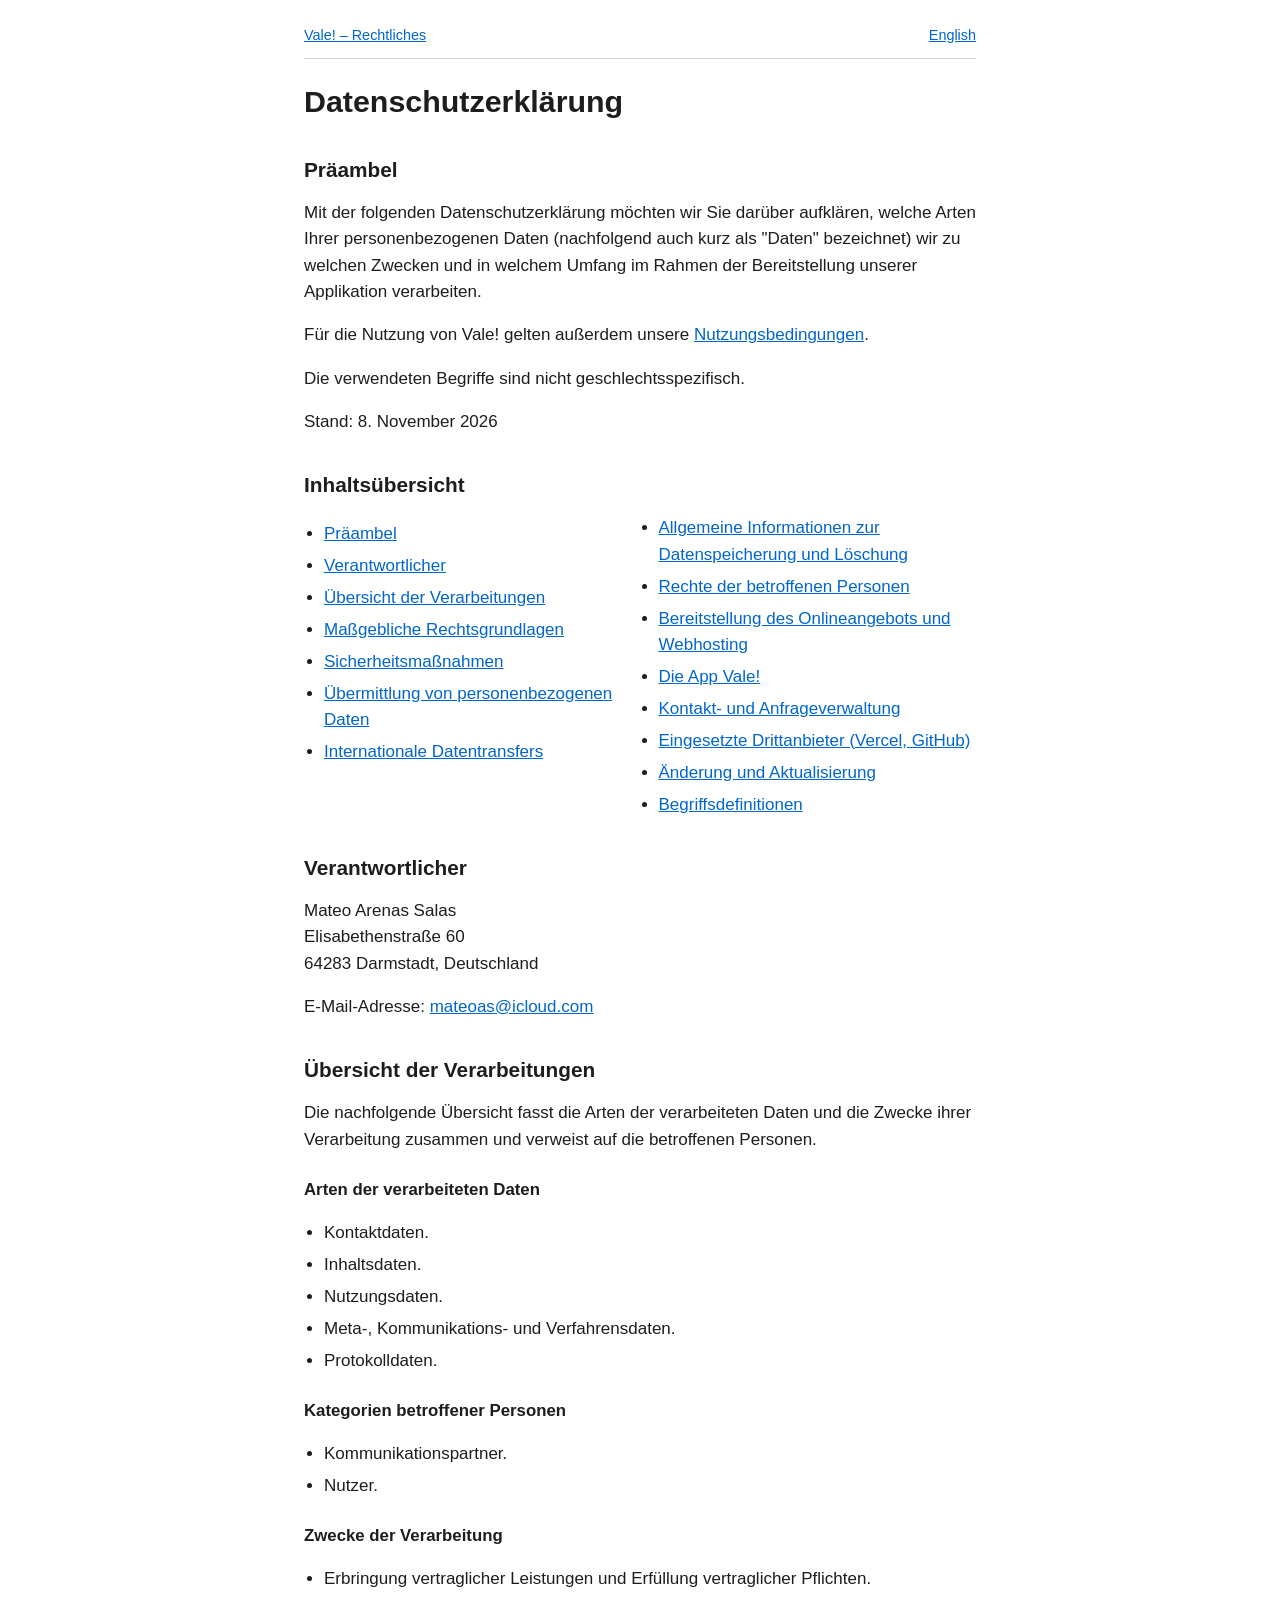
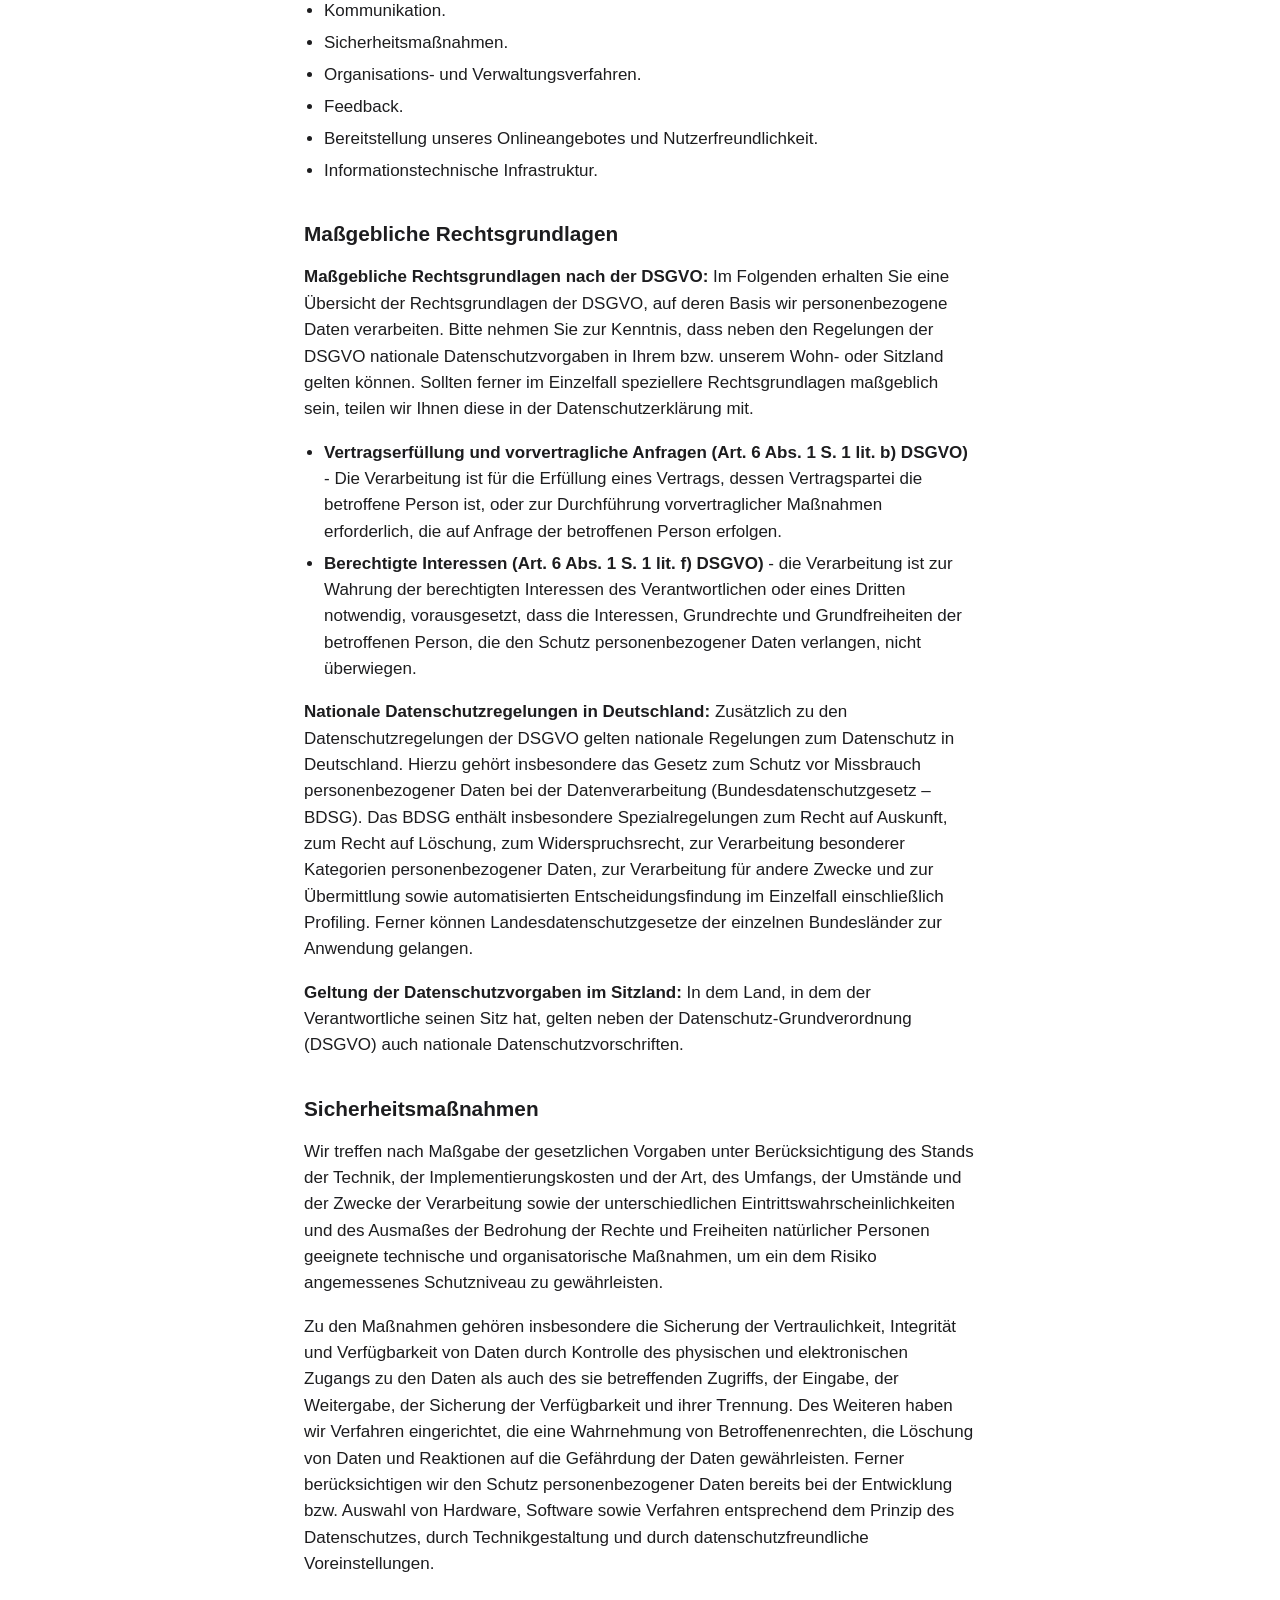
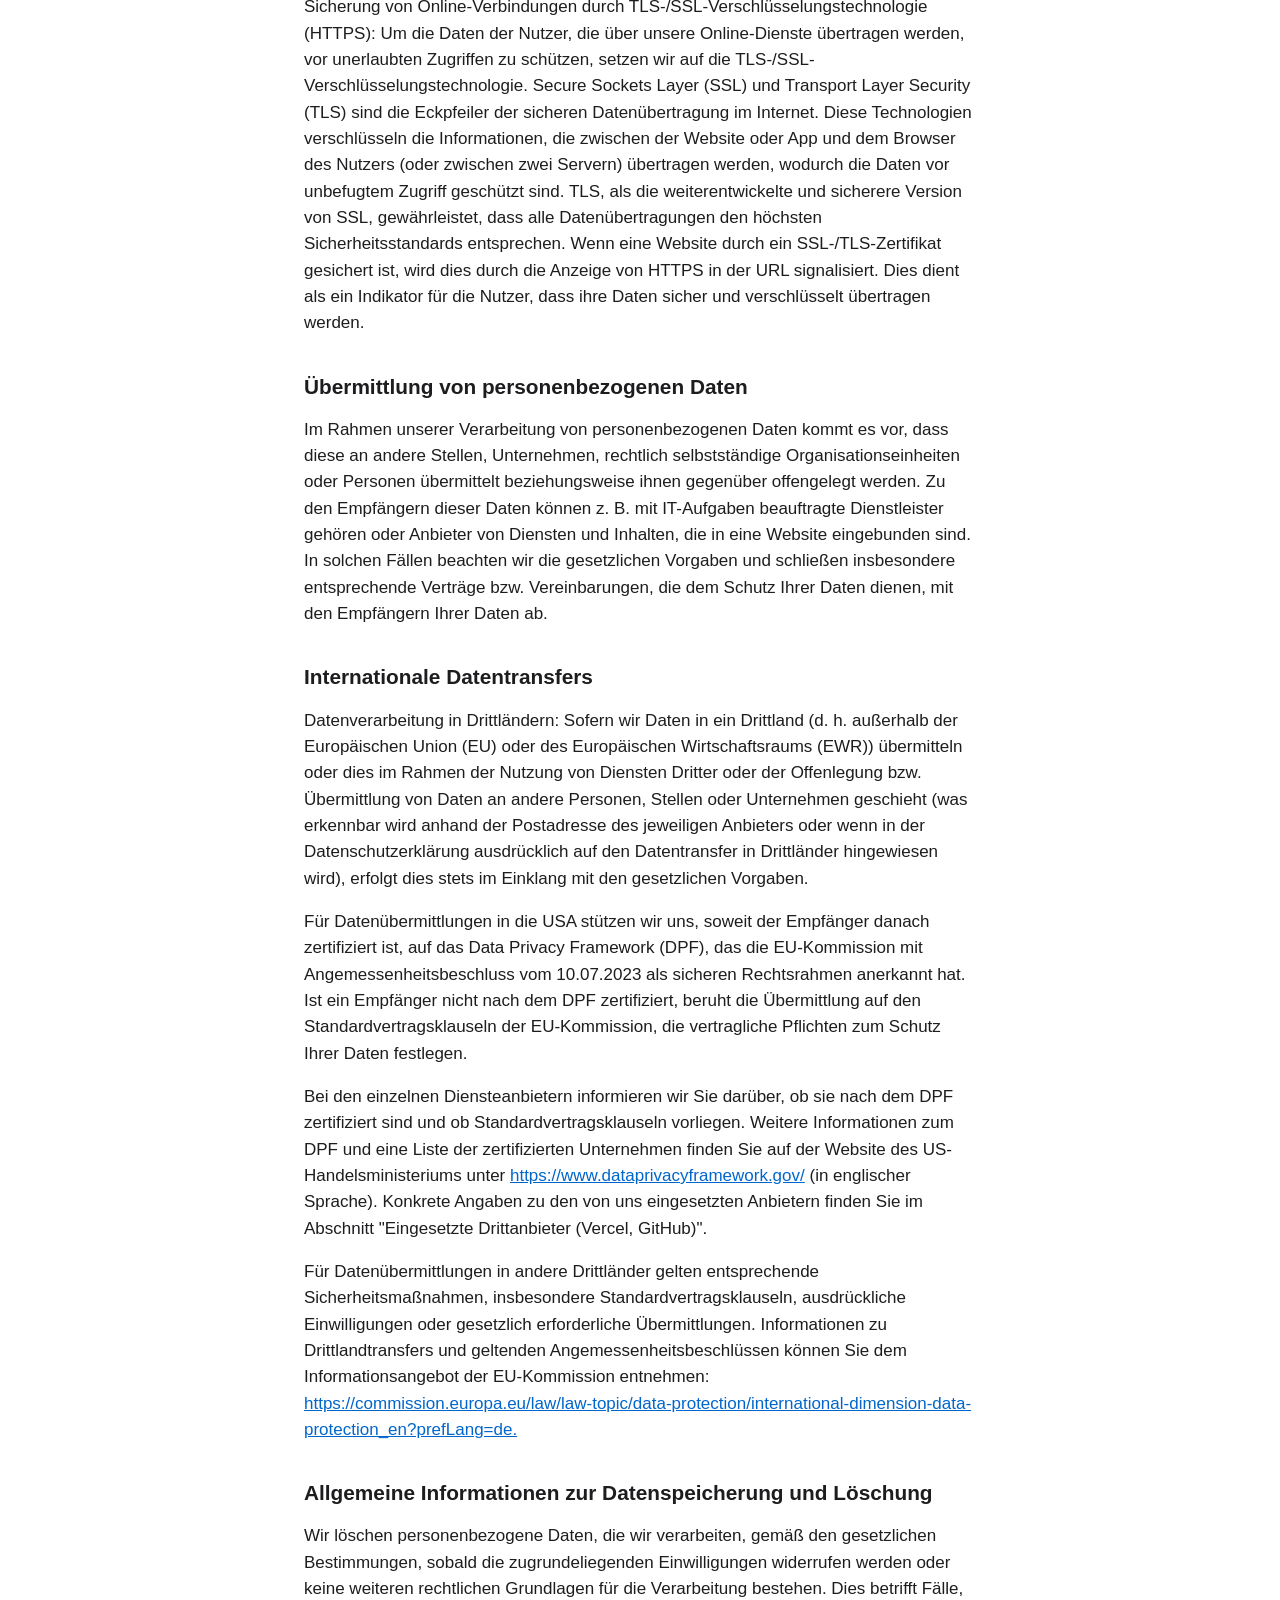
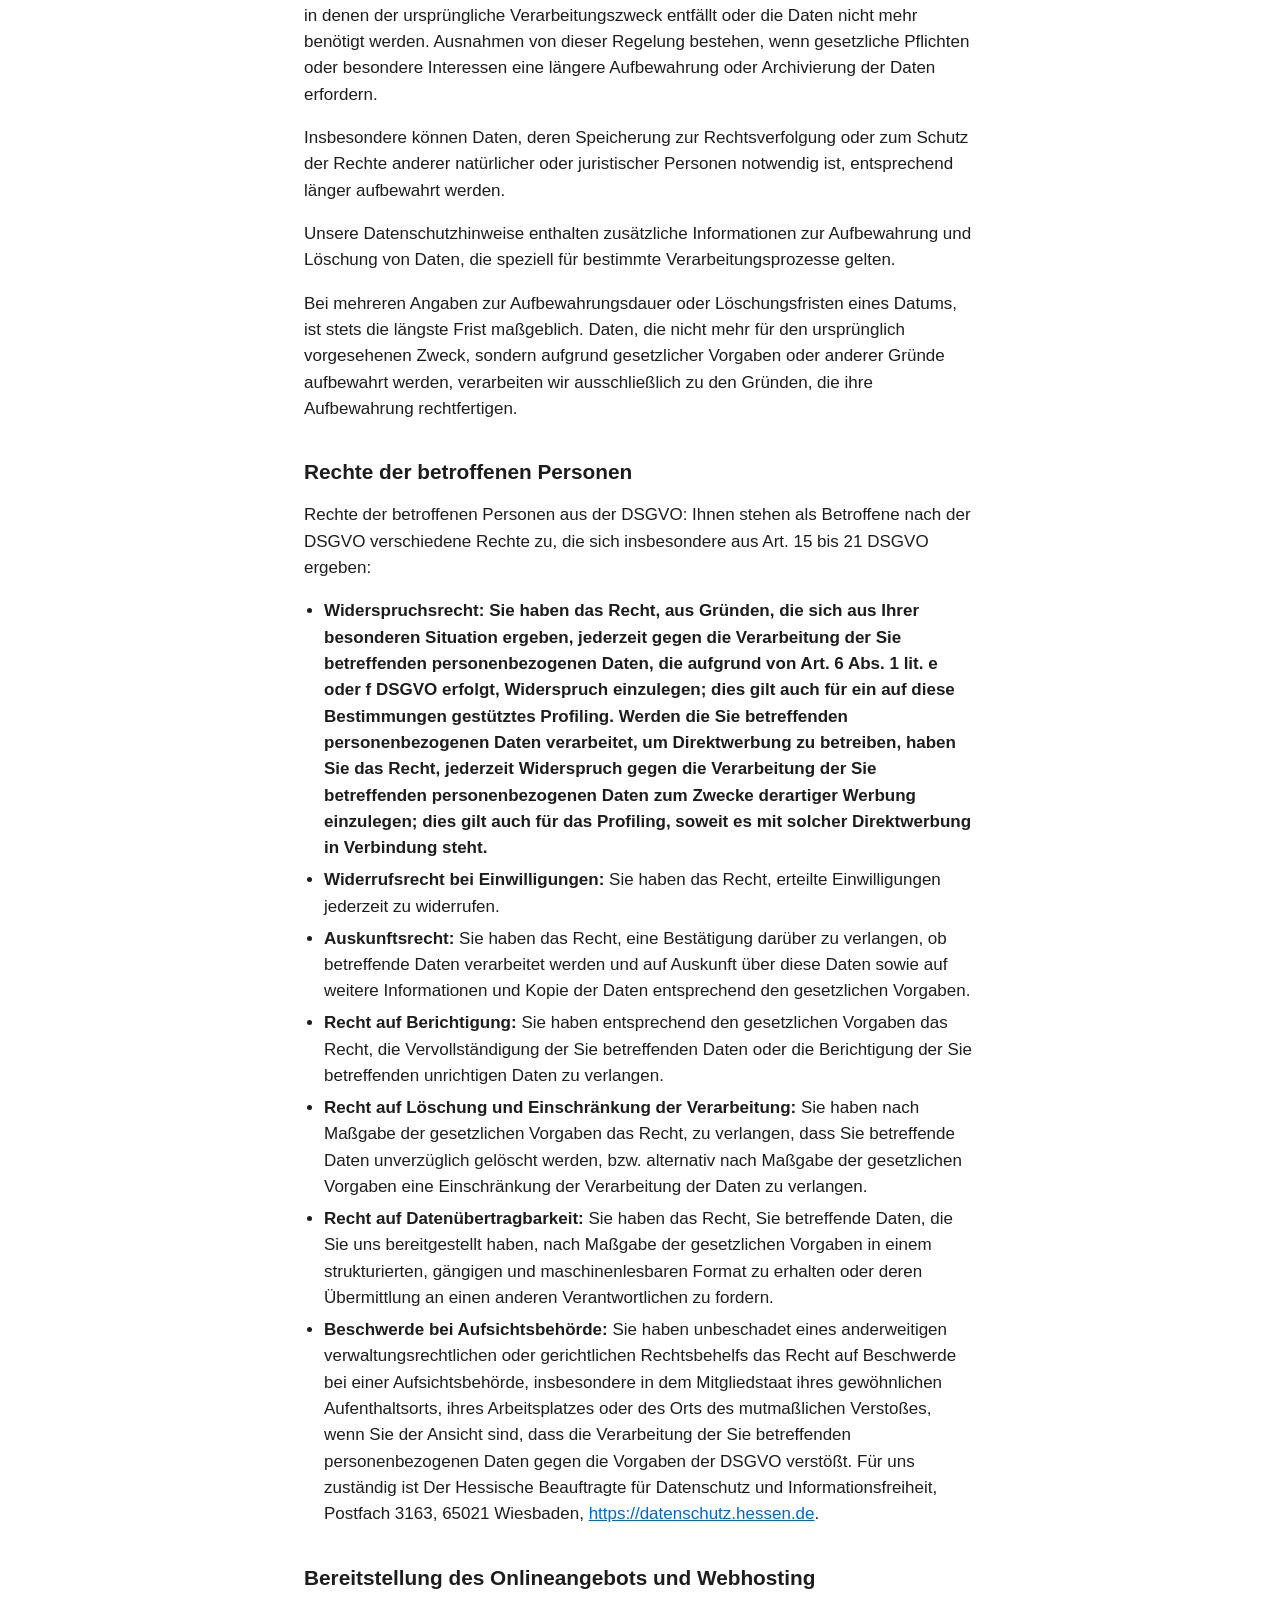
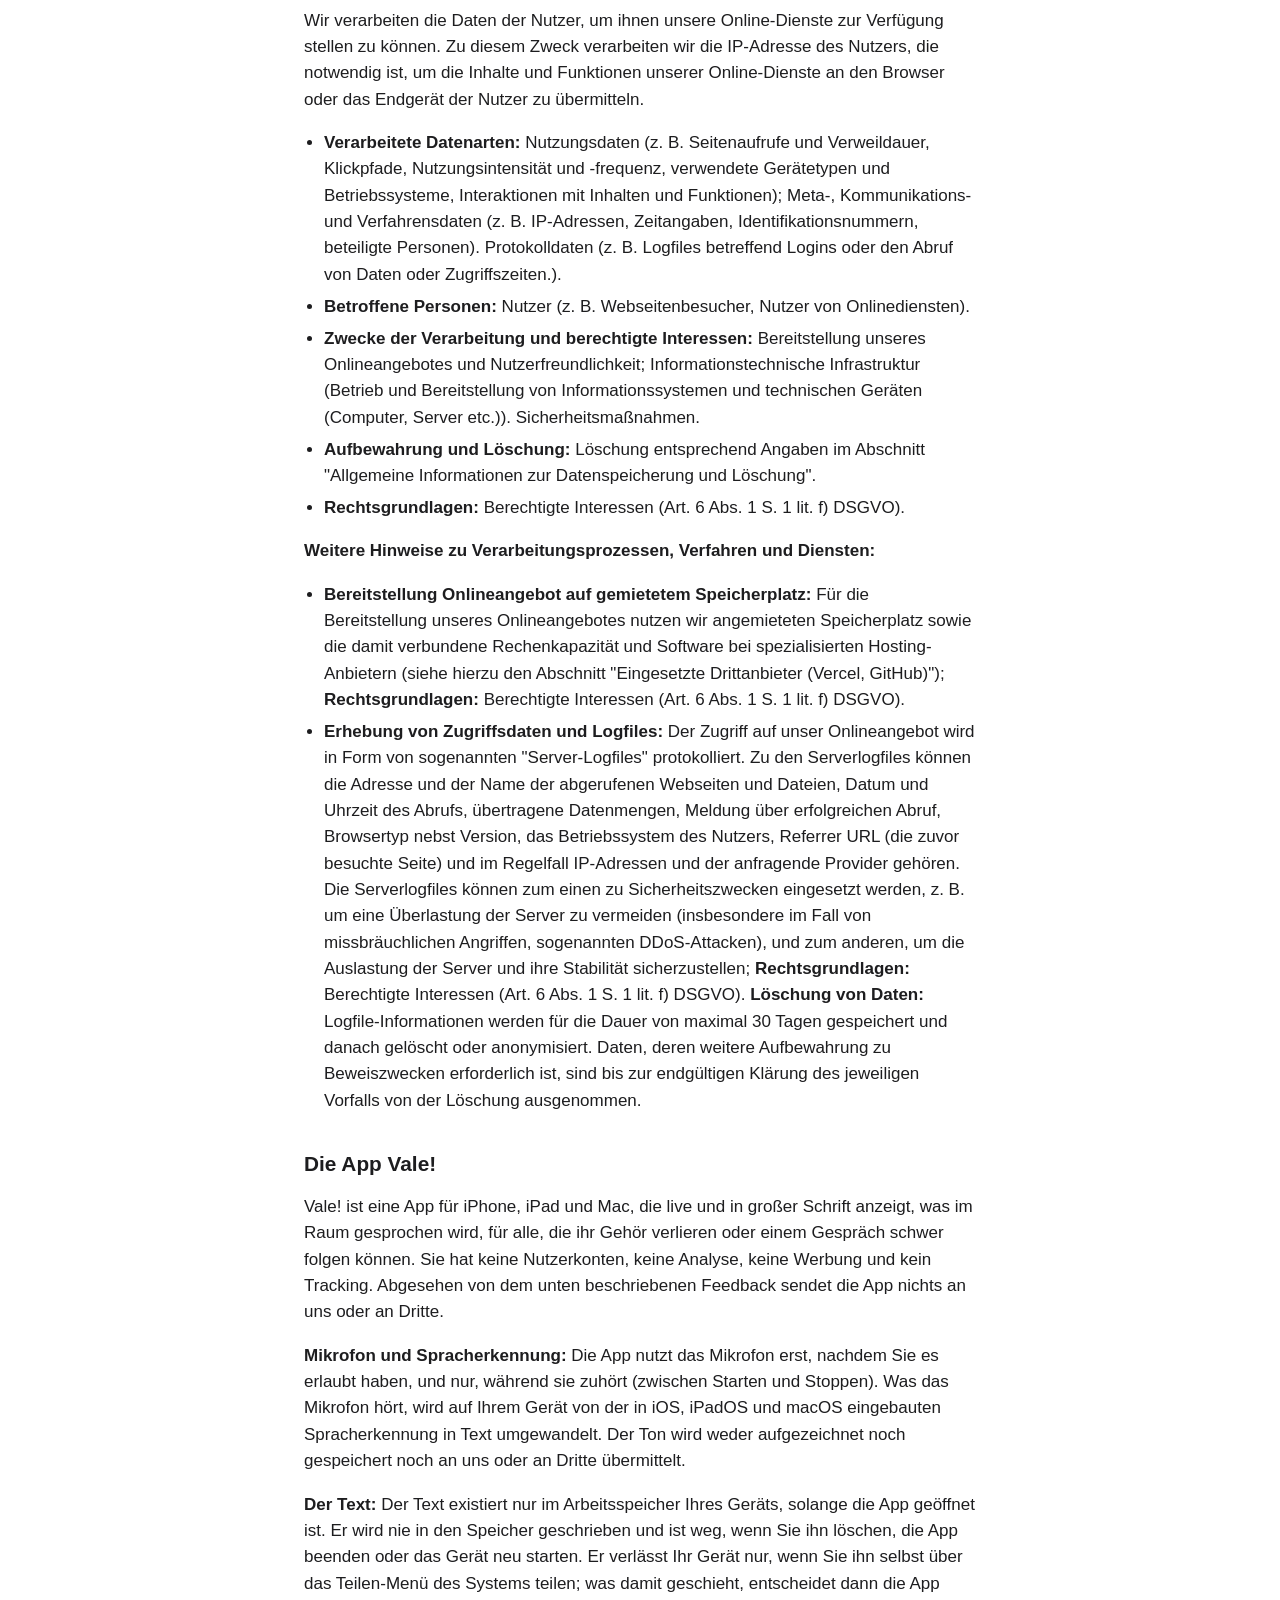
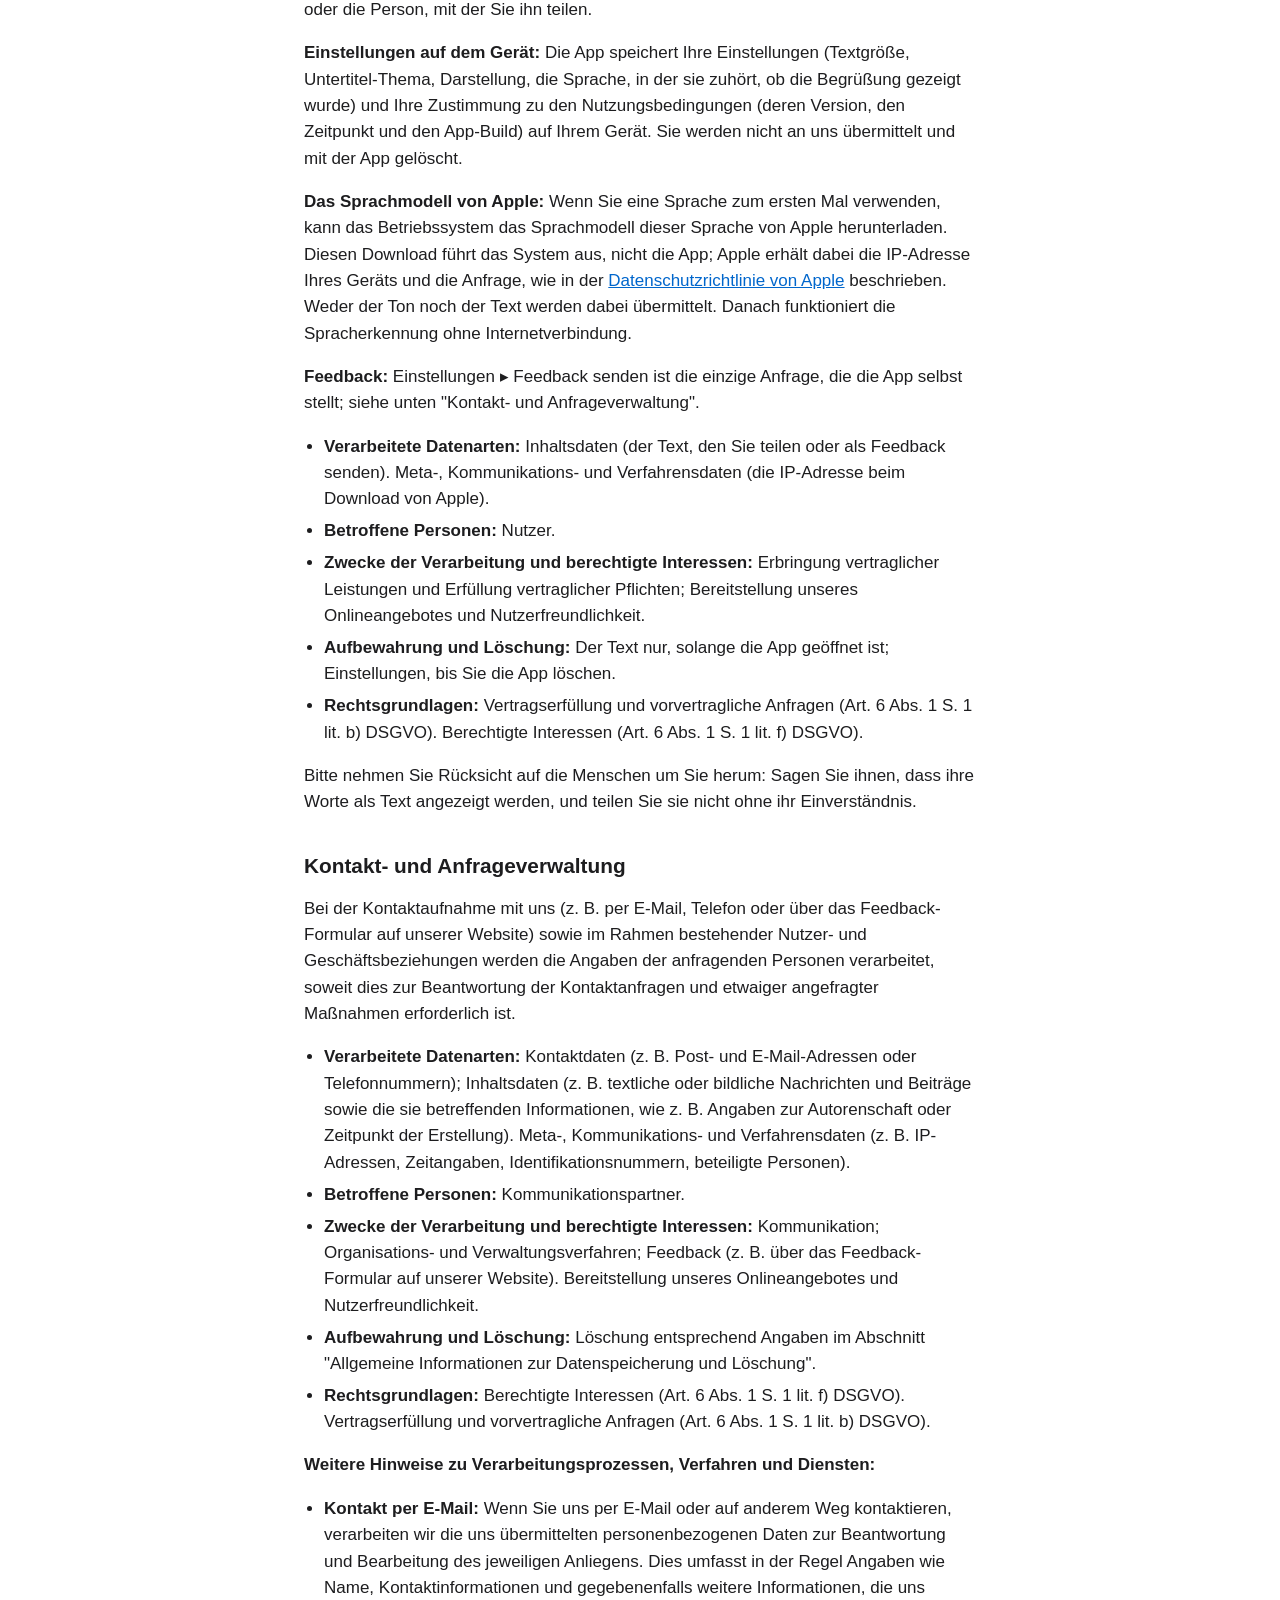
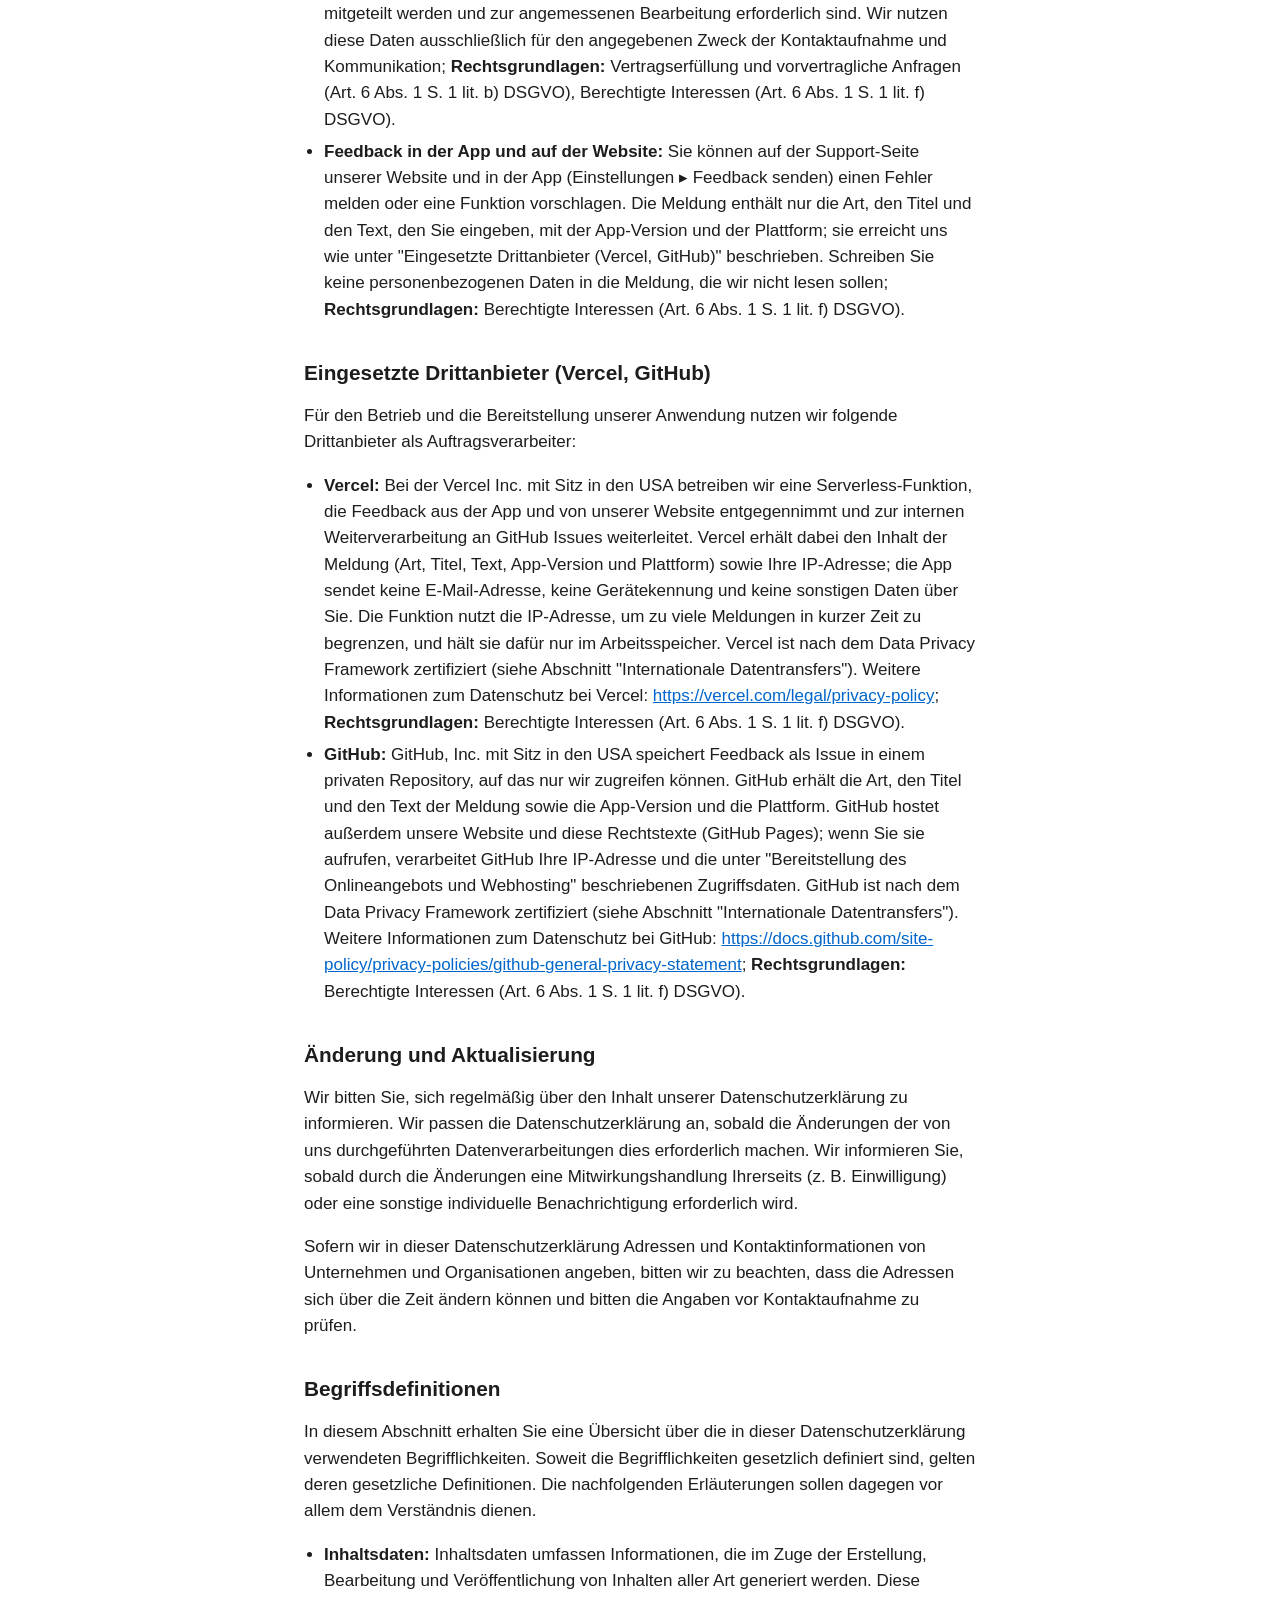
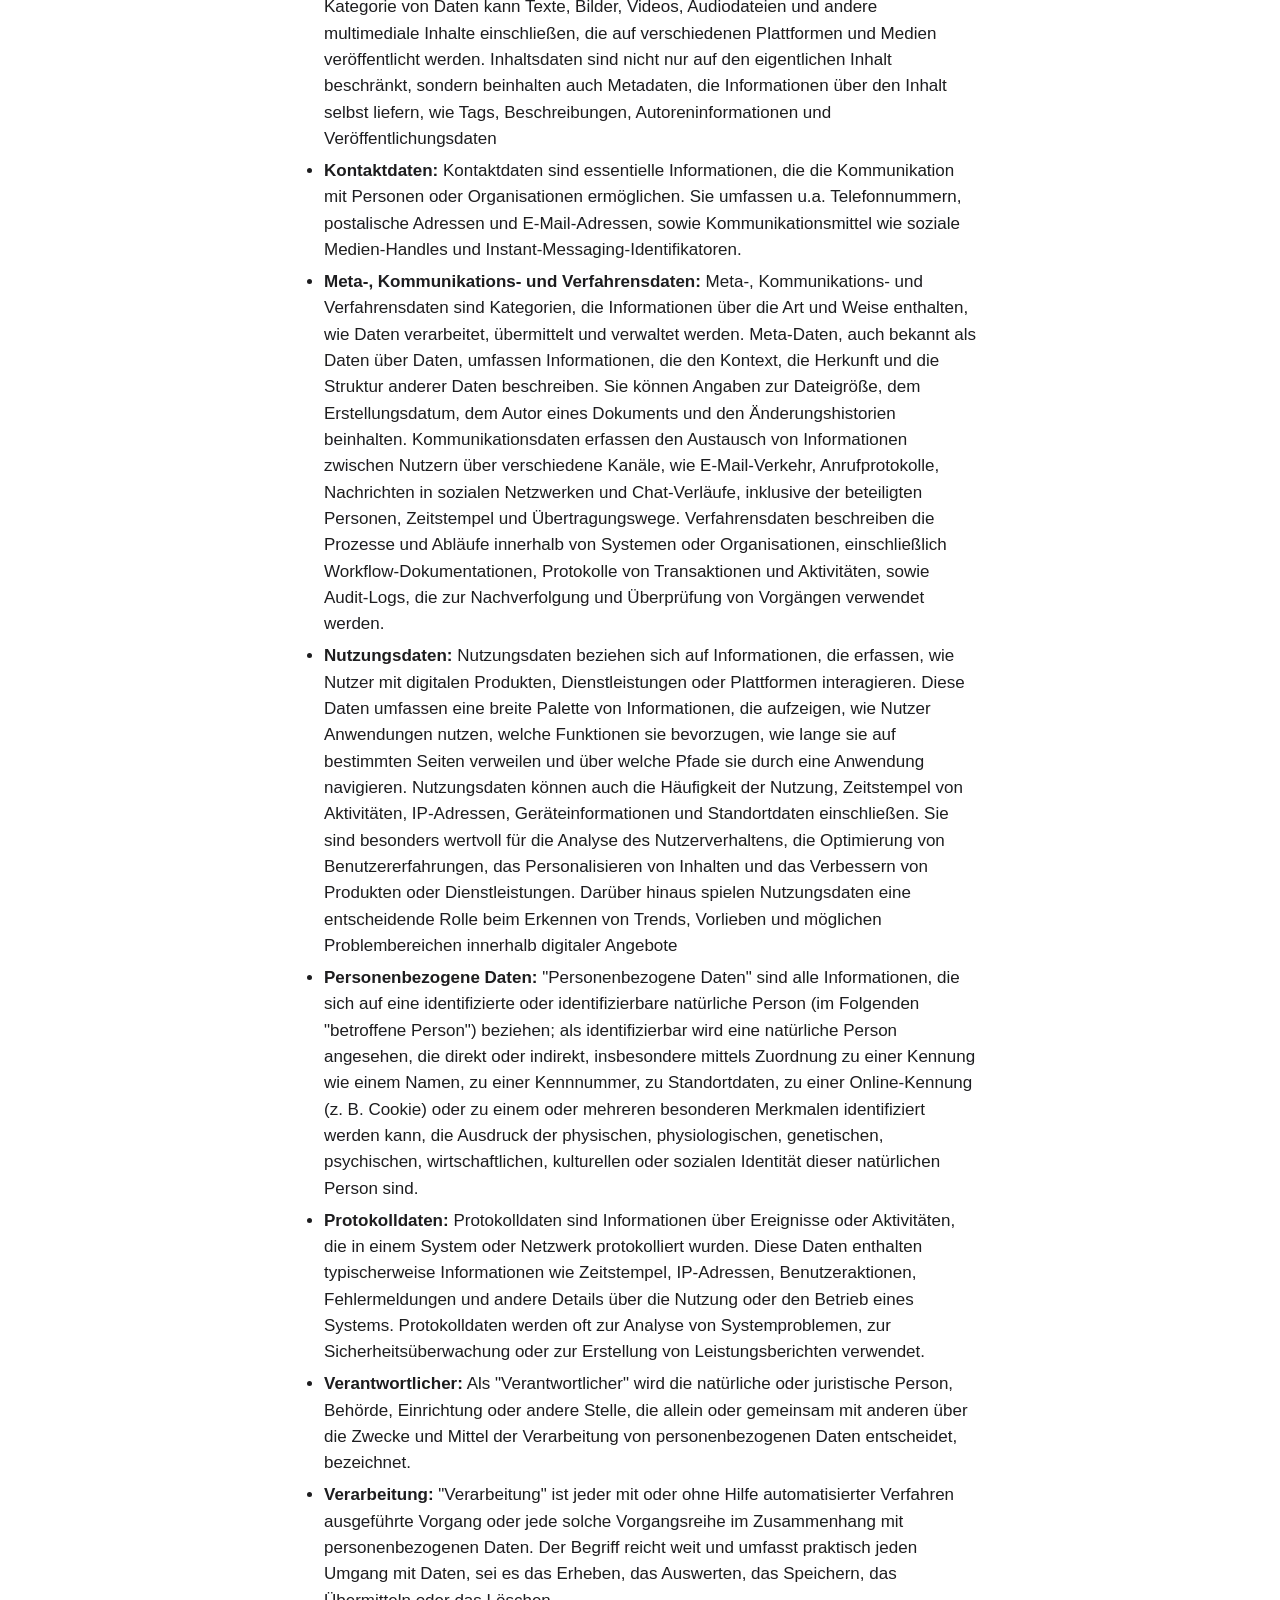
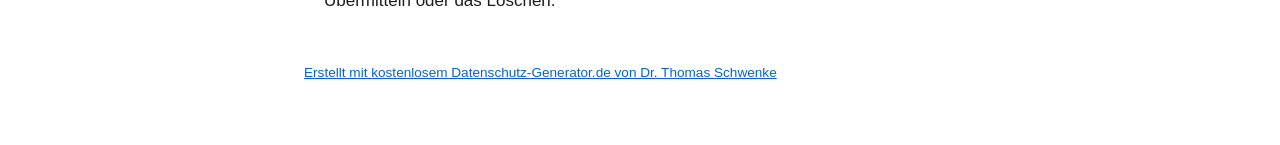
==== commit e292e967: "[#] describe the released app in the privacy policy" ====
--- a/datenschutzerklaerung.de.html
+++ b/datenschutzerklaerung.de.html
@@ -17,7 +17,7 @@
 <p>Für die Nutzung von Vale! gelten außerdem unsere <a href="nutzungsbedingungen.de.html">Nutzungsbedingungen</a>.</p>
 <p>Die verwendeten Begriffe sind nicht geschlechtsspezifisch.</p>
 
-<p>Stand: 7. November 2026</p><h2>Inhaltsübersicht</h2> <ul class="index"><li><a class="index-link" href="#m4158">Präambel</a></li><li><a class="index-link" href="#m3">Verantwortlicher</a></li><li><a class="index-link" href="#mOverview">Übersicht der Verarbeitungen</a></li><li><a class="index-link" href="#m2427">Maßgebliche Rechtsgrundlagen</a></li><li><a class="index-link" href="#m27">Sicherheitsmaßnahmen</a></li><li><a class="index-link" href="#m25">Übermittlung von personenbezogenen Daten</a></li><li><a class="index-link" href="#m24">Internationale Datentransfers</a></li><li><a class="index-link" href="#m12">Allgemeine Informationen zur Datenspeicherung und Löschung</a></li><li><a class="index-link" href="#m10">Rechte der betroffenen Personen</a></li><li><a class="index-link" href="#m225">Bereitstellung des Onlineangebots und Webhosting</a></li><li><a class="index-link" href="#mApp">Die App Vale! (in Entwicklung)</a></li><li><a class="index-link" href="#m182">Kontakt- und Anfrageverwaltung</a></li><li><a class="index-link" href="#mProviders">Eingesetzte Drittanbieter (Vercel, GitHub)</a></li><li><a class="index-link" href="#m15">Änderung und Aktualisierung</a></li><li><a class="index-link" href="#m42">Begriffsdefinitionen</a></li></ul><h2 id="m3">Verantwortlicher</h2><p>Mateo Arenas Salas<br>Elisabethenstraße 60<br>64283 Darmstadt, Deutschland<br></p>
+<p>Stand: 8. November 2026</p><h2>Inhaltsübersicht</h2> <ul class="index"><li><a class="index-link" href="#m4158">Präambel</a></li><li><a class="index-link" href="#m3">Verantwortlicher</a></li><li><a class="index-link" href="#mOverview">Übersicht der Verarbeitungen</a></li><li><a class="index-link" href="#m2427">Maßgebliche Rechtsgrundlagen</a></li><li><a class="index-link" href="#m27">Sicherheitsmaßnahmen</a></li><li><a class="index-link" href="#m25">Übermittlung von personenbezogenen Daten</a></li><li><a class="index-link" href="#m24">Internationale Datentransfers</a></li><li><a class="index-link" href="#m12">Allgemeine Informationen zur Datenspeicherung und Löschung</a></li><li><a class="index-link" href="#m10">Rechte der betroffenen Personen</a></li><li><a class="index-link" href="#m225">Bereitstellung des Onlineangebots und Webhosting</a></li><li><a class="index-link" href="#mApp">Die App Vale!</a></li><li><a class="index-link" href="#m182">Kontakt- und Anfrageverwaltung</a></li><li><a class="index-link" href="#mProviders">Eingesetzte Drittanbieter (Vercel, GitHub)</a></li><li><a class="index-link" href="#m15">Änderung und Aktualisierung</a></li><li><a class="index-link" href="#m42">Begriffsdefinitionen</a></li></ul><h2 id="m3">Verantwortlicher</h2><p>Mateo Arenas Salas<br>Elisabethenstraße 60<br>64283 Darmstadt, Deutschland<br></p>
 <p>E-Mail-Adresse: <a href="mailto:mateoas@icloud.com">mateoas@icloud.com</a></p>
 
 <h2 id="mOverview">Übersicht der Verarbeitungen</h2><p>Die nachfolgende Übersicht fasst die Arten der verarbeiteten Daten und die Zwecke ihrer Verarbeitung zusammen und verweist auf die betroffenen Personen.</p><h3>Arten der verarbeiteten Daten</h3>
@@ -45,10 +45,10 @@
 
 <h2 id="m225">Bereitstellung des Onlineangebots und Webhosting</h2><p>Wir verarbeiten die Daten der Nutzer, um ihnen unsere Online-Dienste zur Verfügung stellen zu können. Zu diesem Zweck verarbeiten wir die IP-Adresse des Nutzers, die notwendig ist, um die Inhalte und Funktionen unserer Online-Dienste an den Browser oder das Endgerät der Nutzer zu übermitteln.</p>
 <ul class="m-elements"><li><strong>Verarbeitete Datenarten:</strong> Nutzungsdaten (z. B. Seitenaufrufe und Verweildauer, Klickpfade, Nutzungsintensität und -frequenz, verwendete Gerätetypen und Betriebssysteme, Interaktionen mit Inhalten und Funktionen); Meta-, Kommunikations- und Verfahrensdaten (z. B. IP-Adressen, Zeitangaben, Identifikationsnummern, beteiligte Personen). Protokolldaten (z.&nbsp;B. Logfiles betreffend Logins oder den Abruf von Daten oder Zugriffszeiten.).</li><li><strong>Betroffene Personen:</strong> Nutzer (z.&nbsp;B. Webseitenbesucher, Nutzer von Onlinediensten).</li><li><strong>Zwecke der Verarbeitung und berechtigte Interessen:</strong> Bereitstellung unseres Onlineangebotes und Nutzerfreundlichkeit; Informationstechnische Infrastruktur (Betrieb und Bereitstellung von Informationssystemen und technischen Geräten (Computer, Server etc.)). Sicherheitsmaßnahmen.</li><li><strong>Aufbewahrung und Löschung:</strong> Löschung entsprechend Angaben im Abschnitt "Allgemeine Informationen zur Datenspeicherung und Löschung".</li><li class=""><strong>Rechtsgrundlagen:</strong> Berechtigte Interessen (Art. 6 Abs. 1 S. 1 lit. f) DSGVO).</li></ul><p><strong>Weitere Hinweise zu Verarbeitungsprozessen, Verfahren und Diensten:</strong></p><ul class="m-elements"><li><strong>Bereitstellung Onlineangebot auf gemietetem Speicherplatz: </strong>Für die Bereitstellung unseres Onlineangebotes nutzen wir angemieteten Speicherplatz sowie die damit verbundene Rechenkapazität und Software bei spezialisierten Hosting-Anbietern (siehe hierzu den Abschnitt "Eingesetzte Drittanbieter (Vercel, GitHub)"); <span class=""><strong>Rechtsgrundlagen:</strong> Berechtigte Interessen (Art. 6 Abs. 1 S. 1 lit. f) DSGVO).</span></li><li><strong>Erhebung von Zugriffsdaten und Logfiles: </strong>Der Zugriff auf unser Onlineangebot wird in Form von sogenannten "Server-Logfiles" protokolliert. Zu den Serverlogfiles können die Adresse und der Name der abgerufenen Webseiten und Dateien, Datum und Uhrzeit des Abrufs, übertragene Datenmengen, Meldung über erfolgreichen Abruf, Browsertyp nebst Version, das Betriebssystem des Nutzers, Referrer URL (die zuvor besuchte Seite) und im Regelfall IP-Adressen und der anfragende Provider gehören. Die Serverlogfiles können zum einen zu Sicherheitszwecken eingesetzt werden, z.&nbsp;B. um eine Überlastung der Server zu vermeiden (insbesondere im Fall von missbräuchlichen Angriffen, sogenannten DDoS-Attacken), und zum anderen, um die Auslastung der Server und ihre Stabilität sicherzustellen; <span class=""><strong>Rechtsgrundlagen:</strong> Berechtigte Interessen (Art. 6 Abs. 1 S. 1 lit. f) DSGVO). </span><strong>Löschung von Daten:</strong> Logfile-Informationen werden für die Dauer von maximal 30 Tagen gespeichert und danach gelöscht oder anonymisiert. Daten, deren weitere Aufbewahrung zu Beweiszwecken erforderlich ist, sind bis zur endgültigen Klärung des jeweiligen Vorfalls von der Löschung ausgenommen.</li></ul>
-<h2 id="mApp">Die App Vale! (in Entwicklung)</h2><p>Vale! ist eine App für iPhone, iPad und Mac, die sich noch in Entwicklung befindet und noch nicht erhältlich ist. Sie soll live und in großer Schrift anzeigen, was im Raum gesprochen wird, für Menschen, die ihr Gehör verlieren. So wie sie geplant ist, läuft die Spracherkennung auf Ihrem Gerät: Was das Mikrofon hört, wird auf dem Gerät in Text umgewandelt, und weder der Ton noch die Transkripte werden an uns oder an Dritte übermittelt. Die App ist ohne Nutzerkonten, Analyse, Werbung und Tracking geplant.</p><p><strong>Das Sprachmodell von Apple: </strong>Die Spracherkennung ist die in iOS, iPadOS und macOS eingebaute, die auf Ihrem Gerät läuft. Wenn Sie eine Sprache zum ersten Mal verwenden, kann das Betriebssystem das Sprachmodell dieser Sprache von Apple herunterladen. Diesen Download führt das System aus, nicht die App; Apple erhält dabei die IP-Adresse Ihres Geräts und die Anfrage, wie in der <a href="https://www.apple.com/de/legal/privacy/de-ww/" target="_blank">Datenschutzrichtlinie von Apple</a> beschrieben. Weder der Ton noch die Transkripte werden dabei übermittelt. Danach funktioniert die Spracherkennung ohne Internetverbindung.</p><p>Bevor die App erscheint, erweitern wir diese Datenschutzerklärung und beschreiben genau, was die App verarbeitet: insbesondere den Zugriff auf das Mikrofon, die Transkripte, die sie auf Ihrem Gerät speichert, die verwendeten Spracherkennungsmodelle und ihre Herkunft sowie jede weitere Verbindung, die sie herstellt. Bis dahin gilt diese Datenschutzerklärung für unsere Website, diese rechtlichen Dokumente und das Feedback-Formular auf unserer Website.</p>
+<h2 id="mApp">Die App Vale!</h2><p>Vale! ist eine App für iPhone, iPad und Mac, die live und in großer Schrift anzeigt, was im Raum gesprochen wird, für alle, die ihr Gehör verlieren oder einem Gespräch schwer folgen können. Sie hat keine Nutzerkonten, keine Analyse, keine Werbung und kein Tracking. Abgesehen von dem unten beschriebenen Feedback sendet die App nichts an uns oder an Dritte.</p><p><strong>Mikrofon und Spracherkennung: </strong>Die App nutzt das Mikrofon erst, nachdem Sie es erlaubt haben, und nur, während sie zuhört (zwischen Starten und Stoppen). Was das Mikrofon hört, wird auf Ihrem Gerät von der in iOS, iPadOS und macOS eingebauten Spracherkennung in Text umgewandelt. Der Ton wird weder aufgezeichnet noch gespeichert noch an uns oder an Dritte übermittelt.</p><p><strong>Der Text: </strong>Der Text existiert nur im Arbeitsspeicher Ihres Geräts, solange die App geöffnet ist. Er wird nie in den Speicher geschrieben und ist weg, wenn Sie ihn löschen, die App beenden oder das Gerät neu starten. Er verlässt Ihr Gerät nur, wenn Sie ihn selbst über das Teilen-Menü des Systems teilen; was damit geschieht, entscheidet dann die App oder die Person, mit der Sie ihn teilen.</p><p><strong>Einstellungen auf dem Gerät: </strong>Die App speichert Ihre Einstellungen (Textgröße, Untertitel-Thema, Darstellung, die Sprache, in der sie zuhört, ob die Begrüßung gezeigt wurde) und Ihre Zustimmung zu den Nutzungsbedingungen (deren Version, den Zeitpunkt und den App-Build) auf Ihrem Gerät. Sie werden nicht an uns übermittelt und mit der App gelöscht.</p><p><strong>Das Sprachmodell von Apple: </strong>Wenn Sie eine Sprache zum ersten Mal verwenden, kann das Betriebssystem das Sprachmodell dieser Sprache von Apple herunterladen. Diesen Download führt das System aus, nicht die App; Apple erhält dabei die IP-Adresse Ihres Geräts und die Anfrage, wie in der <a href="https://www.apple.com/de/legal/privacy/de-ww/" target="_blank">Datenschutzrichtlinie von Apple</a> beschrieben. Weder der Ton noch der Text werden dabei übermittelt. Danach funktioniert die Spracherkennung ohne Internetverbindung.</p><p><strong>Feedback: </strong>Einstellungen ▸ Feedback senden ist die einzige Anfrage, die die App selbst stellt; siehe unten "Kontakt- und Anfrageverwaltung".</p><ul class="m-elements"><li><strong>Verarbeitete Datenarten:</strong> Inhaltsdaten (der Text, den Sie teilen oder als Feedback senden). Meta-, Kommunikations- und Verfahrensdaten (die IP-Adresse beim Download von Apple).</li><li><strong>Betroffene Personen:</strong> Nutzer.</li><li><strong>Zwecke der Verarbeitung und berechtigte Interessen:</strong> Erbringung vertraglicher Leistungen und Erfüllung vertraglicher Pflichten; Bereitstellung unseres Onlineangebotes und Nutzerfreundlichkeit.</li><li><strong>Aufbewahrung und Löschung:</strong> Der Text nur, solange die App geöffnet ist; Einstellungen, bis Sie die App löschen.</li><li class=""><strong>Rechtsgrundlagen:</strong> Vertragserfüllung und vorvertragliche Anfragen (Art. 6 Abs. 1 S. 1 lit. b) DSGVO). Berechtigte Interessen (Art. 6 Abs. 1 S. 1 lit. f) DSGVO).</li></ul><p>Bitte nehmen Sie Rücksicht auf die Menschen um Sie herum: Sagen Sie ihnen, dass ihre Worte als Text angezeigt werden, und teilen Sie sie nicht ohne ihr Einverständnis.</p>
 
 <h2 id="m182">Kontakt- und Anfrageverwaltung</h2><p>Bei der Kontaktaufnahme mit uns (z.&nbsp;B. per E-Mail, Telefon oder über das Feedback-Formular auf unserer Website) sowie im Rahmen bestehender Nutzer- und Geschäftsbeziehungen werden die Angaben der anfragenden Personen verarbeitet, soweit dies zur Beantwortung der Kontaktanfragen und etwaiger angefragter Maßnahmen erforderlich ist.</p>
-<ul class="m-elements"><li><strong>Verarbeitete Datenarten:</strong> Kontaktdaten (z.&nbsp;B. Post- und E-Mail-Adressen oder Telefonnummern); Inhaltsdaten (z. B. textliche oder bildliche Nachrichten und Beiträge sowie die sie betreffenden Informationen, wie z. B. Angaben zur Autorenschaft oder Zeitpunkt der Erstellung). Meta-, Kommunikations- und Verfahrensdaten (z. B. IP-Adressen, Zeitangaben, Identifikationsnummern, beteiligte Personen).</li><li><strong>Betroffene Personen:</strong> Kommunikationspartner.</li><li><strong>Zwecke der Verarbeitung und berechtigte Interessen:</strong> Kommunikation; Organisations- und Verwaltungsverfahren; Feedback (z.&nbsp;B. über das Feedback-Formular auf unserer Website). Bereitstellung unseres Onlineangebotes und Nutzerfreundlichkeit.</li><li><strong>Aufbewahrung und Löschung:</strong> Löschung entsprechend Angaben im Abschnitt "Allgemeine Informationen zur Datenspeicherung und Löschung".</li><li class=""><strong>Rechtsgrundlagen:</strong> Berechtigte Interessen (Art. 6 Abs. 1 S. 1 lit. f) DSGVO). Vertragserfüllung und vorvertragliche Anfragen (Art. 6 Abs. 1 S. 1 lit. b) DSGVO).</li></ul><p><strong>Weitere Hinweise zu Verarbeitungsprozessen, Verfahren und Diensten:</strong></p><ul class="m-elements"><li><strong>Kontakt per E-Mail: </strong>Wenn Sie uns per E-Mail oder auf anderem Weg kontaktieren, verarbeiten wir die uns übermittelten personenbezogenen Daten zur Beantwortung und Bearbeitung des jeweiligen Anliegens. Dies umfasst in der Regel Angaben wie Name, Kontaktinformationen und gegebenenfalls weitere Informationen, die uns mitgeteilt werden und zur angemessenen Bearbeitung erforderlich sind. Wir nutzen diese Daten ausschließlich für den angegebenen Zweck der Kontaktaufnahme und Kommunikation; <span class=""><strong>Rechtsgrundlagen:</strong> Vertragserfüllung und vorvertragliche Anfragen (Art. 6 Abs. 1 S. 1 lit. b) DSGVO), Berechtigte Interessen (Art. 6 Abs. 1 S. 1 lit. f) DSGVO).</span></li><li><strong>Feedback in der App und auf der Website: </strong>Sie können auf der Support-Seite unserer Website und, sobald die App erschienen ist, in der App (Einstellungen ▸ Feedback senden) einen Fehler melden oder eine Funktion vorschlagen. Die Meldung enthält nur die Art, den Titel und den Text, den Sie eingeben, mit der App-Version und der Plattform; sie erreicht uns wie unter "Eingesetzte Drittanbieter (Vercel, GitHub)" beschrieben. Schreiben Sie keine personenbezogenen Daten in die Meldung, die wir nicht lesen sollen; <span class=""><strong>Rechtsgrundlagen:</strong> Berechtigte Interessen (Art. 6 Abs. 1 S. 1 lit. f) DSGVO).</span></li></ul>
+<ul class="m-elements"><li><strong>Verarbeitete Datenarten:</strong> Kontaktdaten (z.&nbsp;B. Post- und E-Mail-Adressen oder Telefonnummern); Inhaltsdaten (z. B. textliche oder bildliche Nachrichten und Beiträge sowie die sie betreffenden Informationen, wie z. B. Angaben zur Autorenschaft oder Zeitpunkt der Erstellung). Meta-, Kommunikations- und Verfahrensdaten (z. B. IP-Adressen, Zeitangaben, Identifikationsnummern, beteiligte Personen).</li><li><strong>Betroffene Personen:</strong> Kommunikationspartner.</li><li><strong>Zwecke der Verarbeitung und berechtigte Interessen:</strong> Kommunikation; Organisations- und Verwaltungsverfahren; Feedback (z.&nbsp;B. über das Feedback-Formular auf unserer Website). Bereitstellung unseres Onlineangebotes und Nutzerfreundlichkeit.</li><li><strong>Aufbewahrung und Löschung:</strong> Löschung entsprechend Angaben im Abschnitt "Allgemeine Informationen zur Datenspeicherung und Löschung".</li><li class=""><strong>Rechtsgrundlagen:</strong> Berechtigte Interessen (Art. 6 Abs. 1 S. 1 lit. f) DSGVO). Vertragserfüllung und vorvertragliche Anfragen (Art. 6 Abs. 1 S. 1 lit. b) DSGVO).</li></ul><p><strong>Weitere Hinweise zu Verarbeitungsprozessen, Verfahren und Diensten:</strong></p><ul class="m-elements"><li><strong>Kontakt per E-Mail: </strong>Wenn Sie uns per E-Mail oder auf anderem Weg kontaktieren, verarbeiten wir die uns übermittelten personenbezogenen Daten zur Beantwortung und Bearbeitung des jeweiligen Anliegens. Dies umfasst in der Regel Angaben wie Name, Kontaktinformationen und gegebenenfalls weitere Informationen, die uns mitgeteilt werden und zur angemessenen Bearbeitung erforderlich sind. Wir nutzen diese Daten ausschließlich für den angegebenen Zweck der Kontaktaufnahme und Kommunikation; <span class=""><strong>Rechtsgrundlagen:</strong> Vertragserfüllung und vorvertragliche Anfragen (Art. 6 Abs. 1 S. 1 lit. b) DSGVO), Berechtigte Interessen (Art. 6 Abs. 1 S. 1 lit. f) DSGVO).</span></li><li><strong>Feedback in der App und auf der Website: </strong>Sie können auf der Support-Seite unserer Website und in der App (Einstellungen ▸ Feedback senden) einen Fehler melden oder eine Funktion vorschlagen. Die Meldung enthält nur die Art, den Titel und den Text, den Sie eingeben, mit der App-Version und der Plattform; sie erreicht uns wie unter "Eingesetzte Drittanbieter (Vercel, GitHub)" beschrieben. Schreiben Sie keine personenbezogenen Daten in die Meldung, die wir nicht lesen sollen; <span class=""><strong>Rechtsgrundlagen:</strong> Berechtigte Interessen (Art. 6 Abs. 1 S. 1 lit. f) DSGVO).</span></li></ul>
 
 <h2 id="mProviders">Eingesetzte Drittanbieter (Vercel, GitHub)</h2>
 <p>Für den Betrieb und die Bereitstellung unserer Anwendung nutzen wir folgende Drittanbieter als Auftragsverarbeiter:</p>
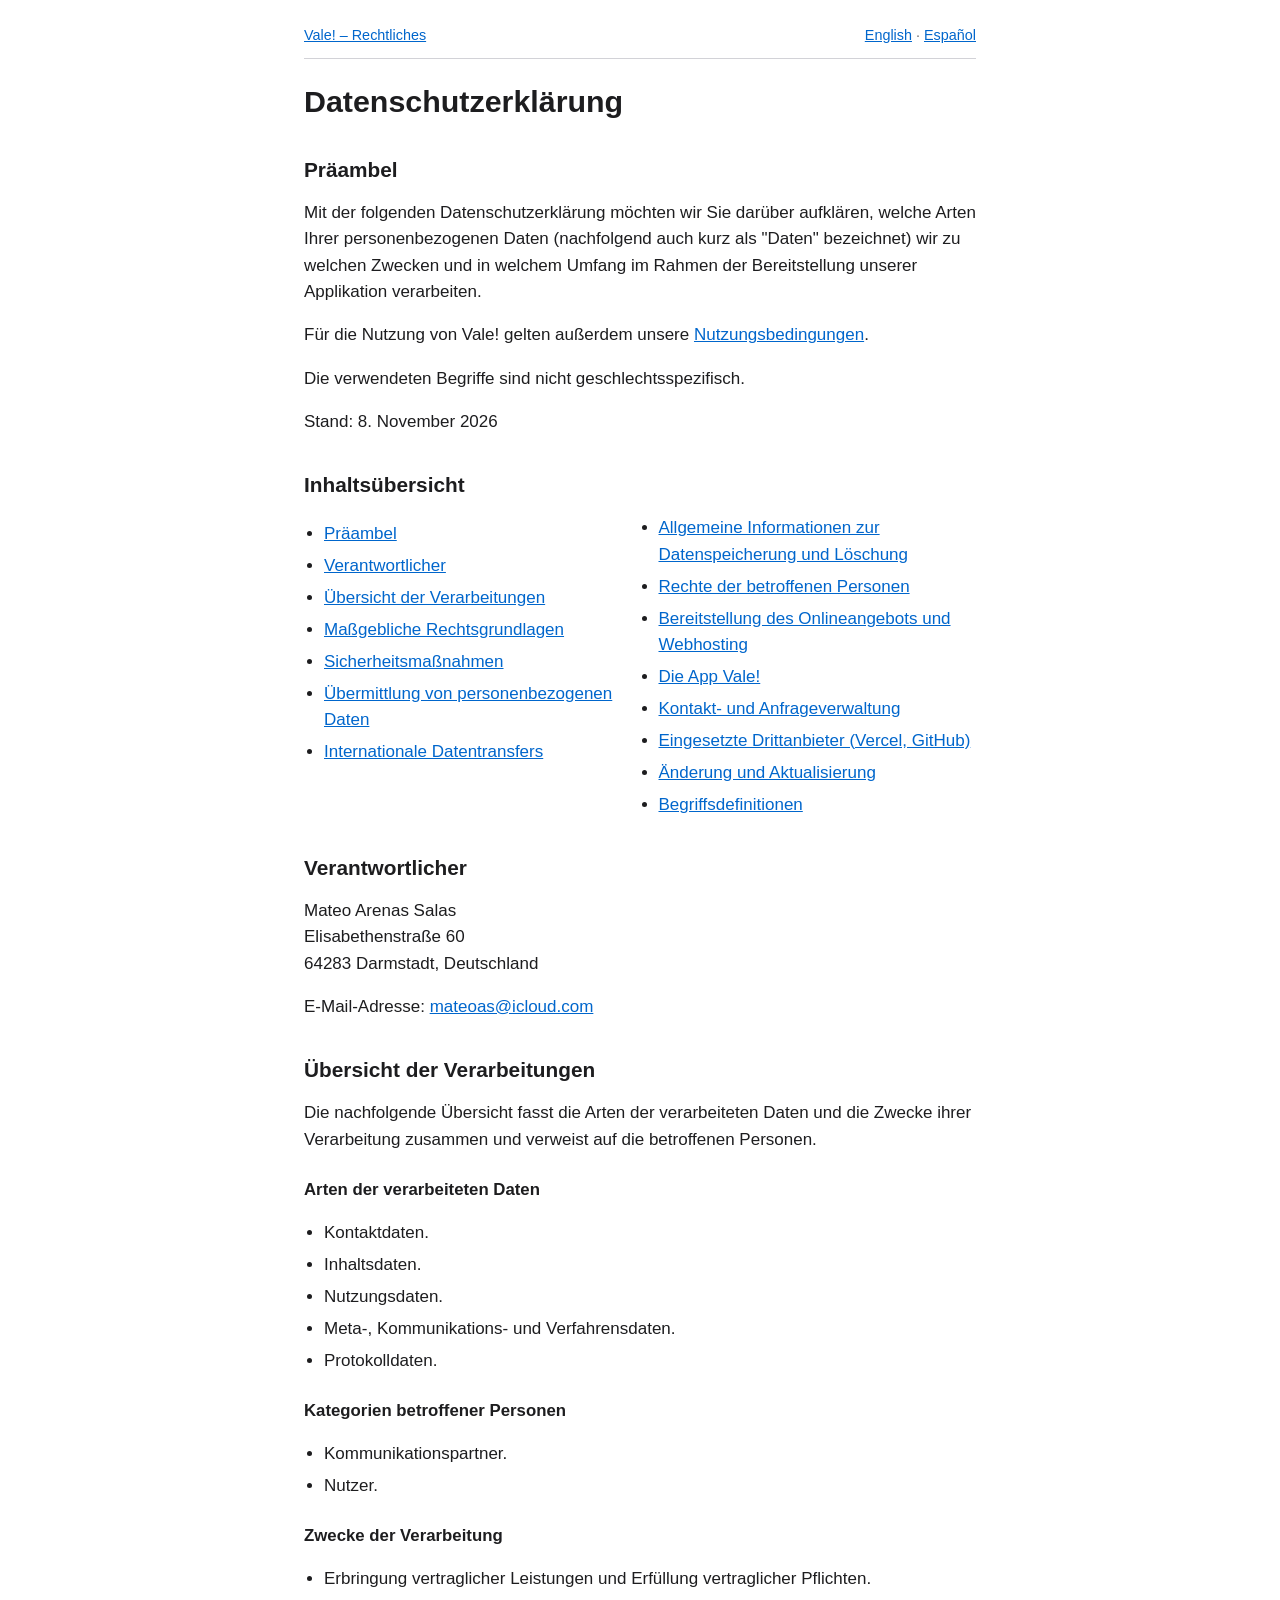
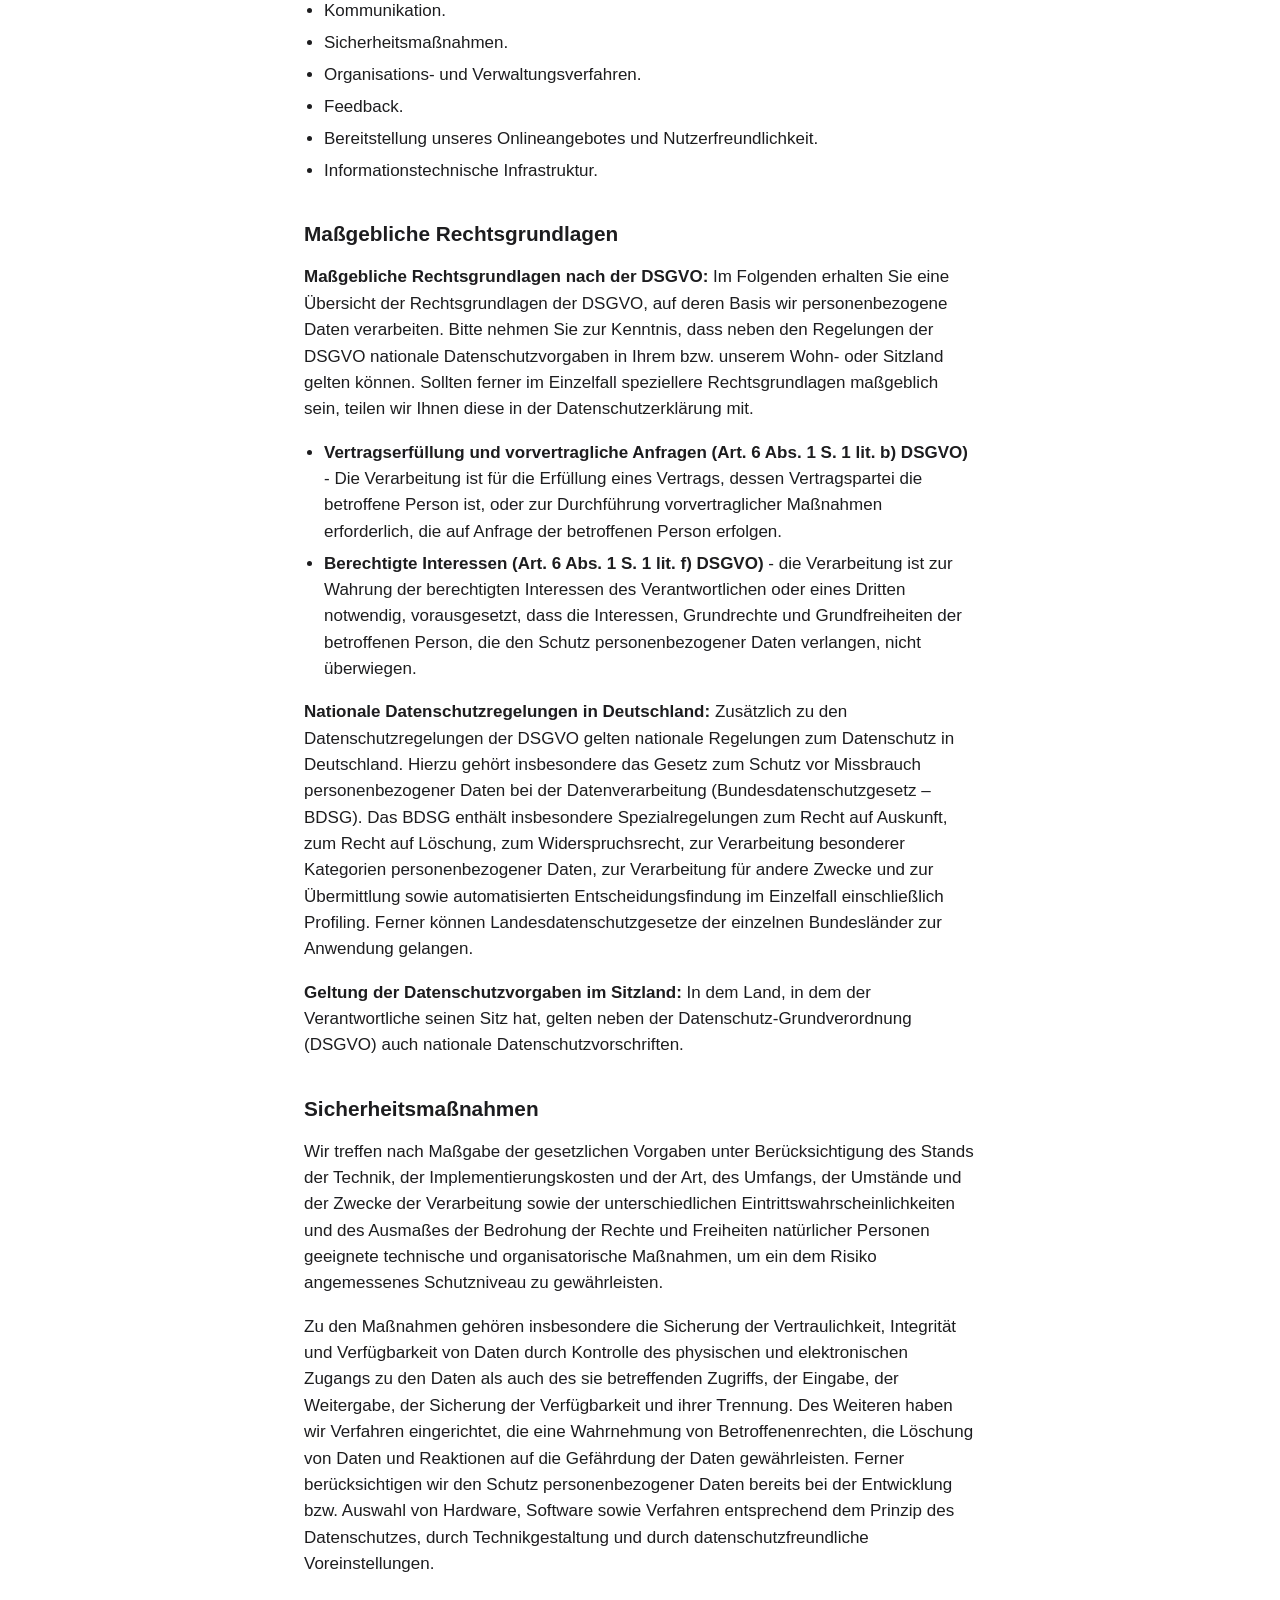
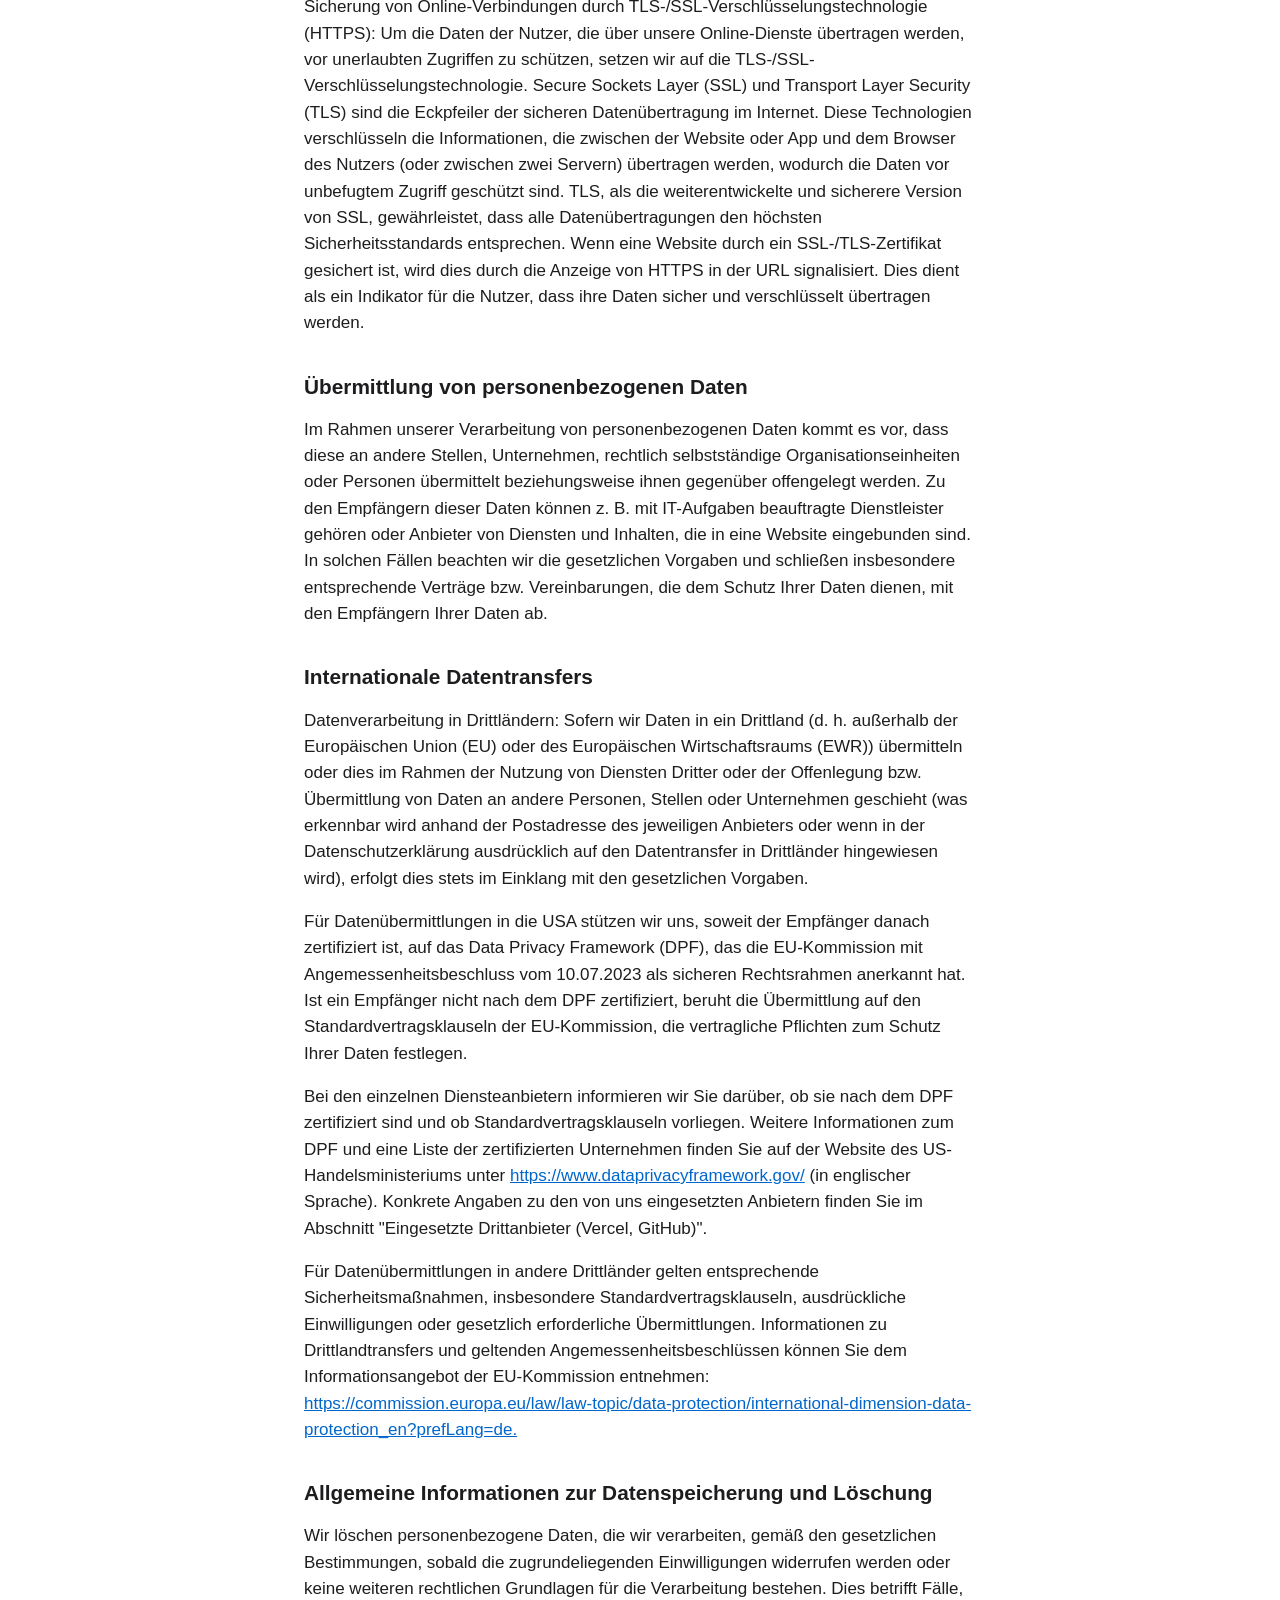
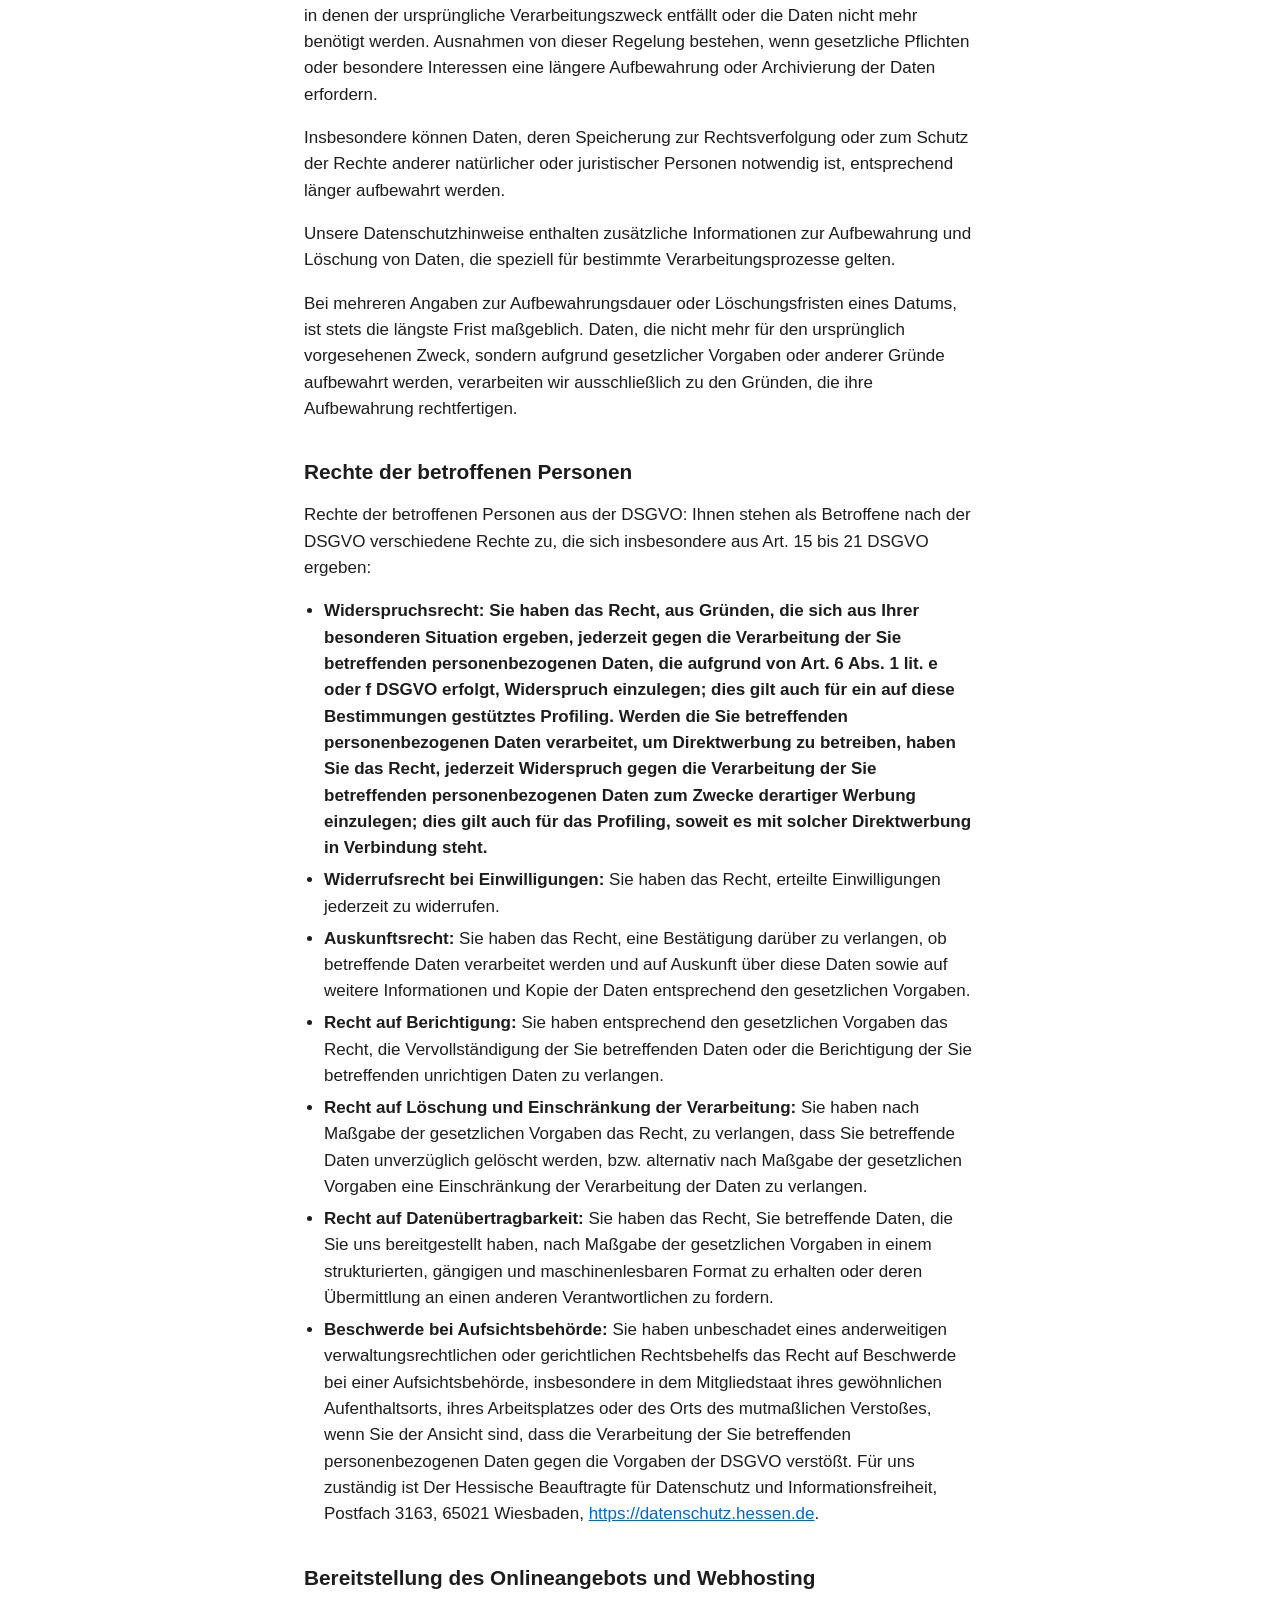
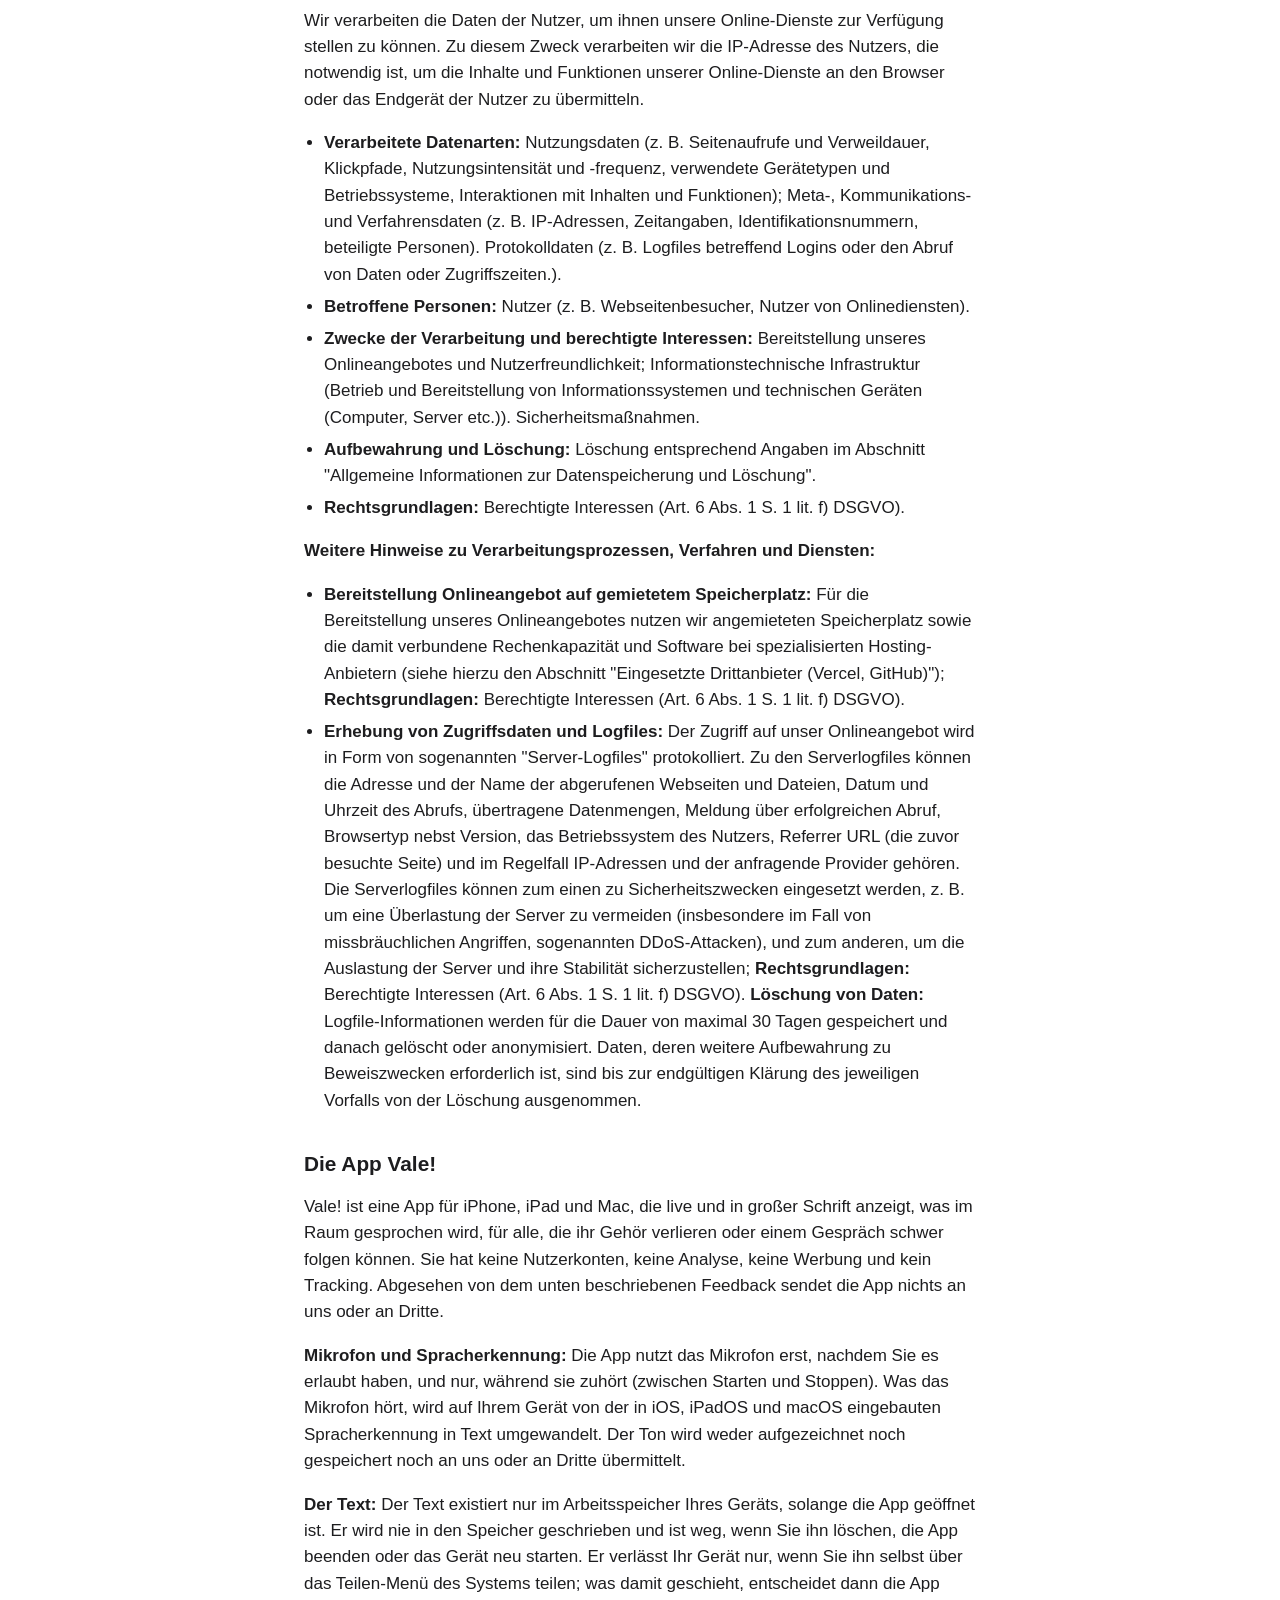
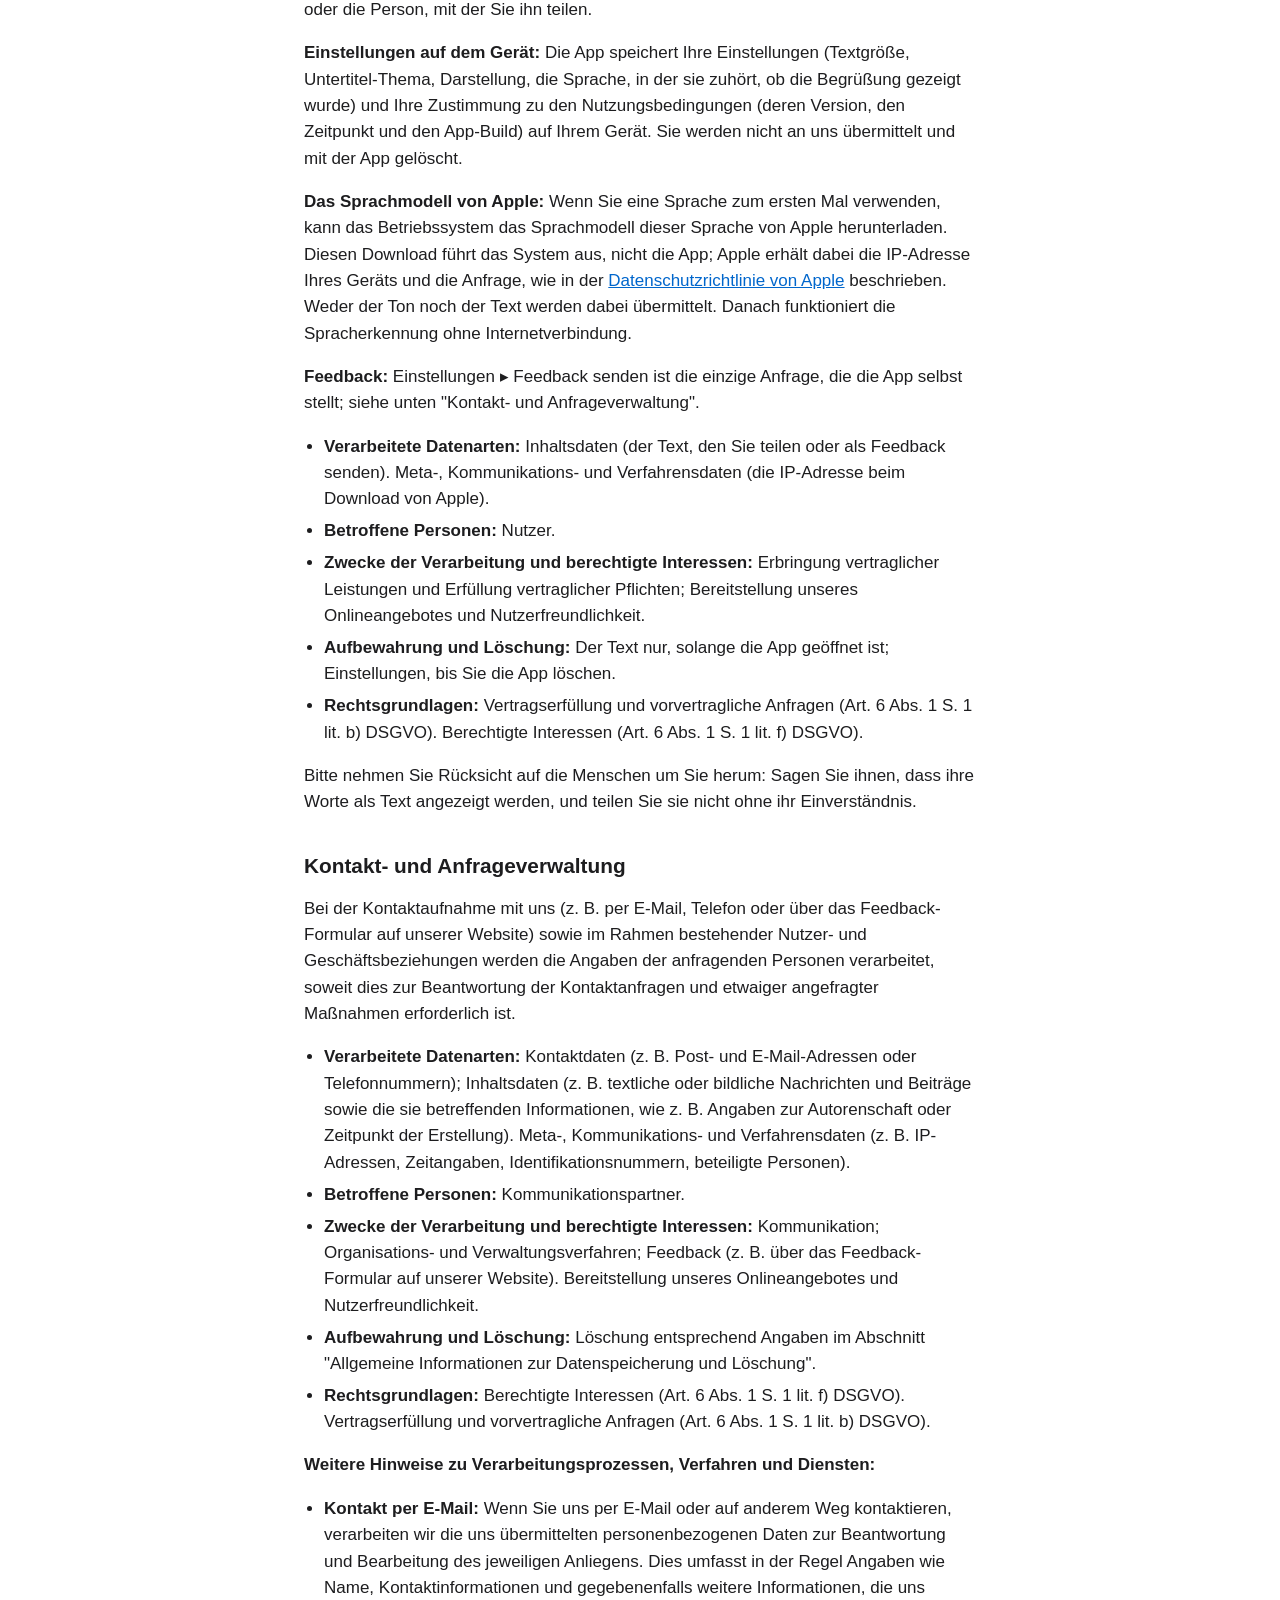
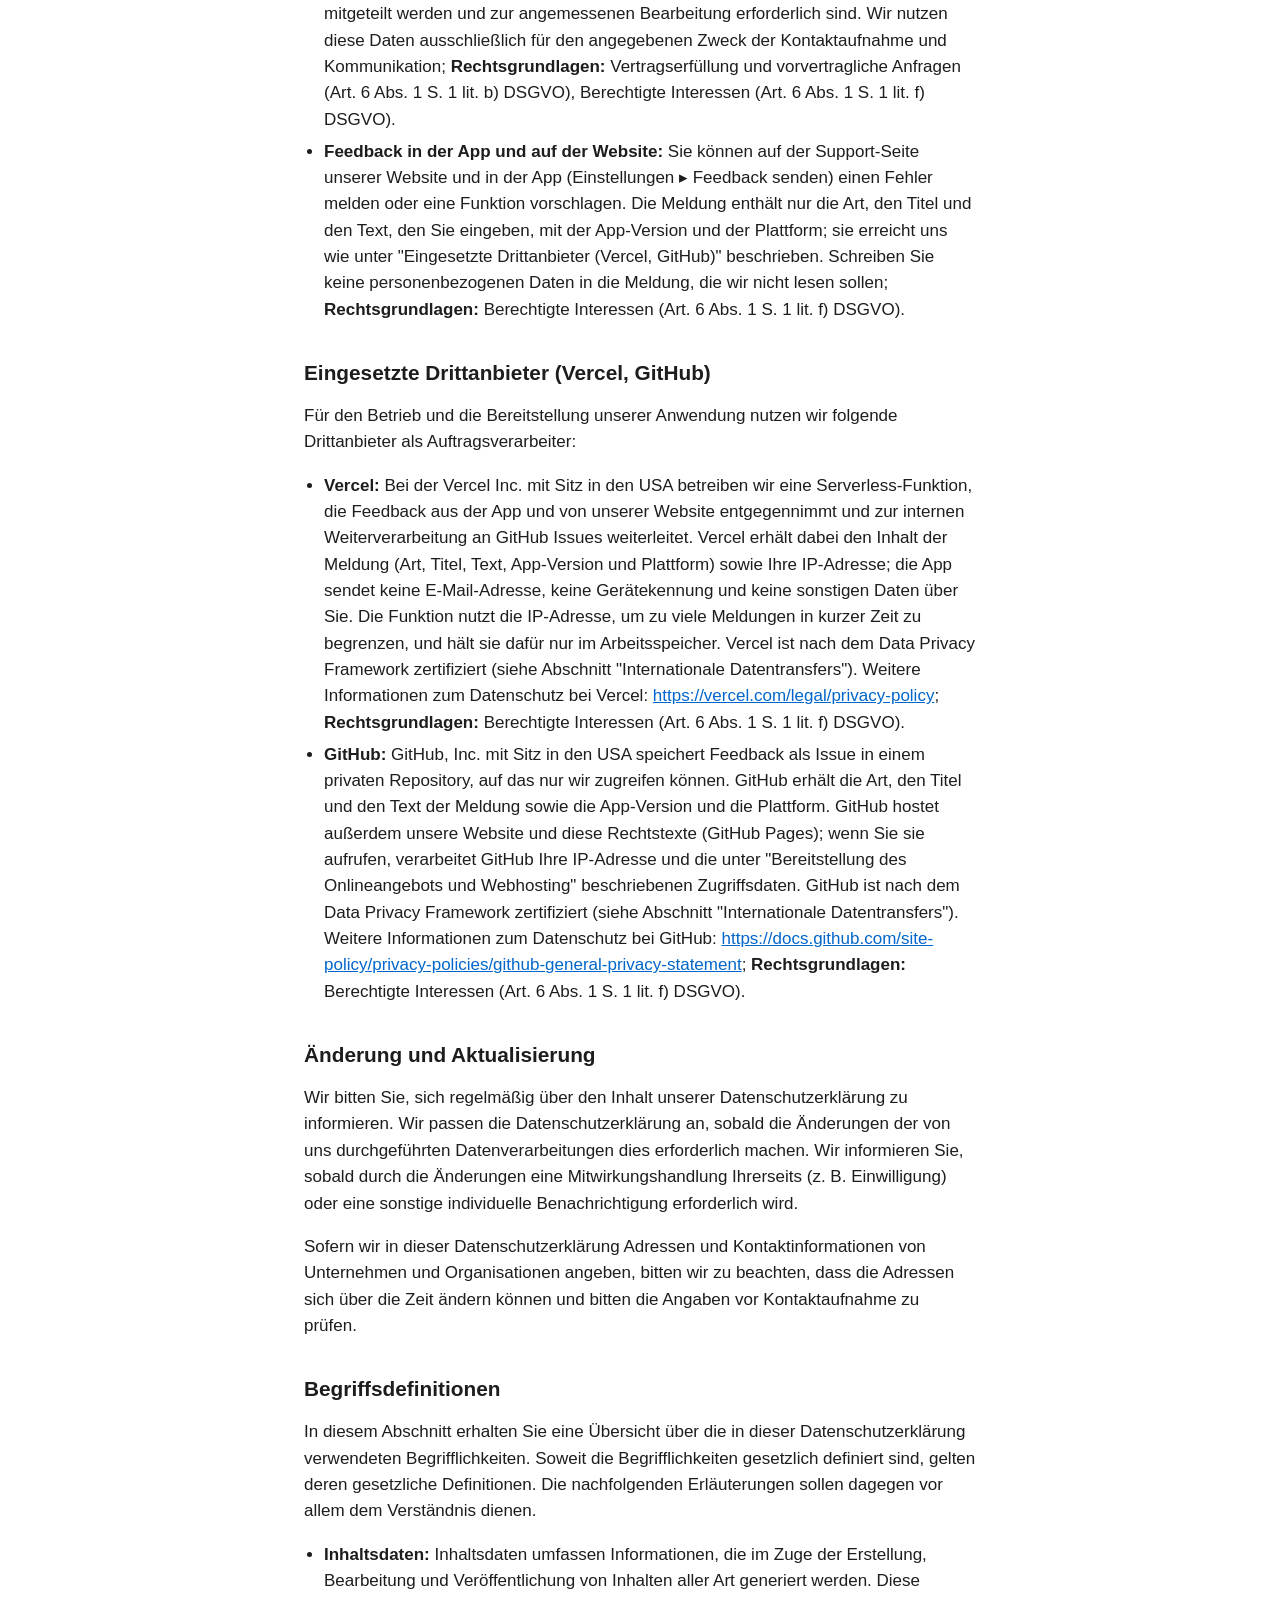
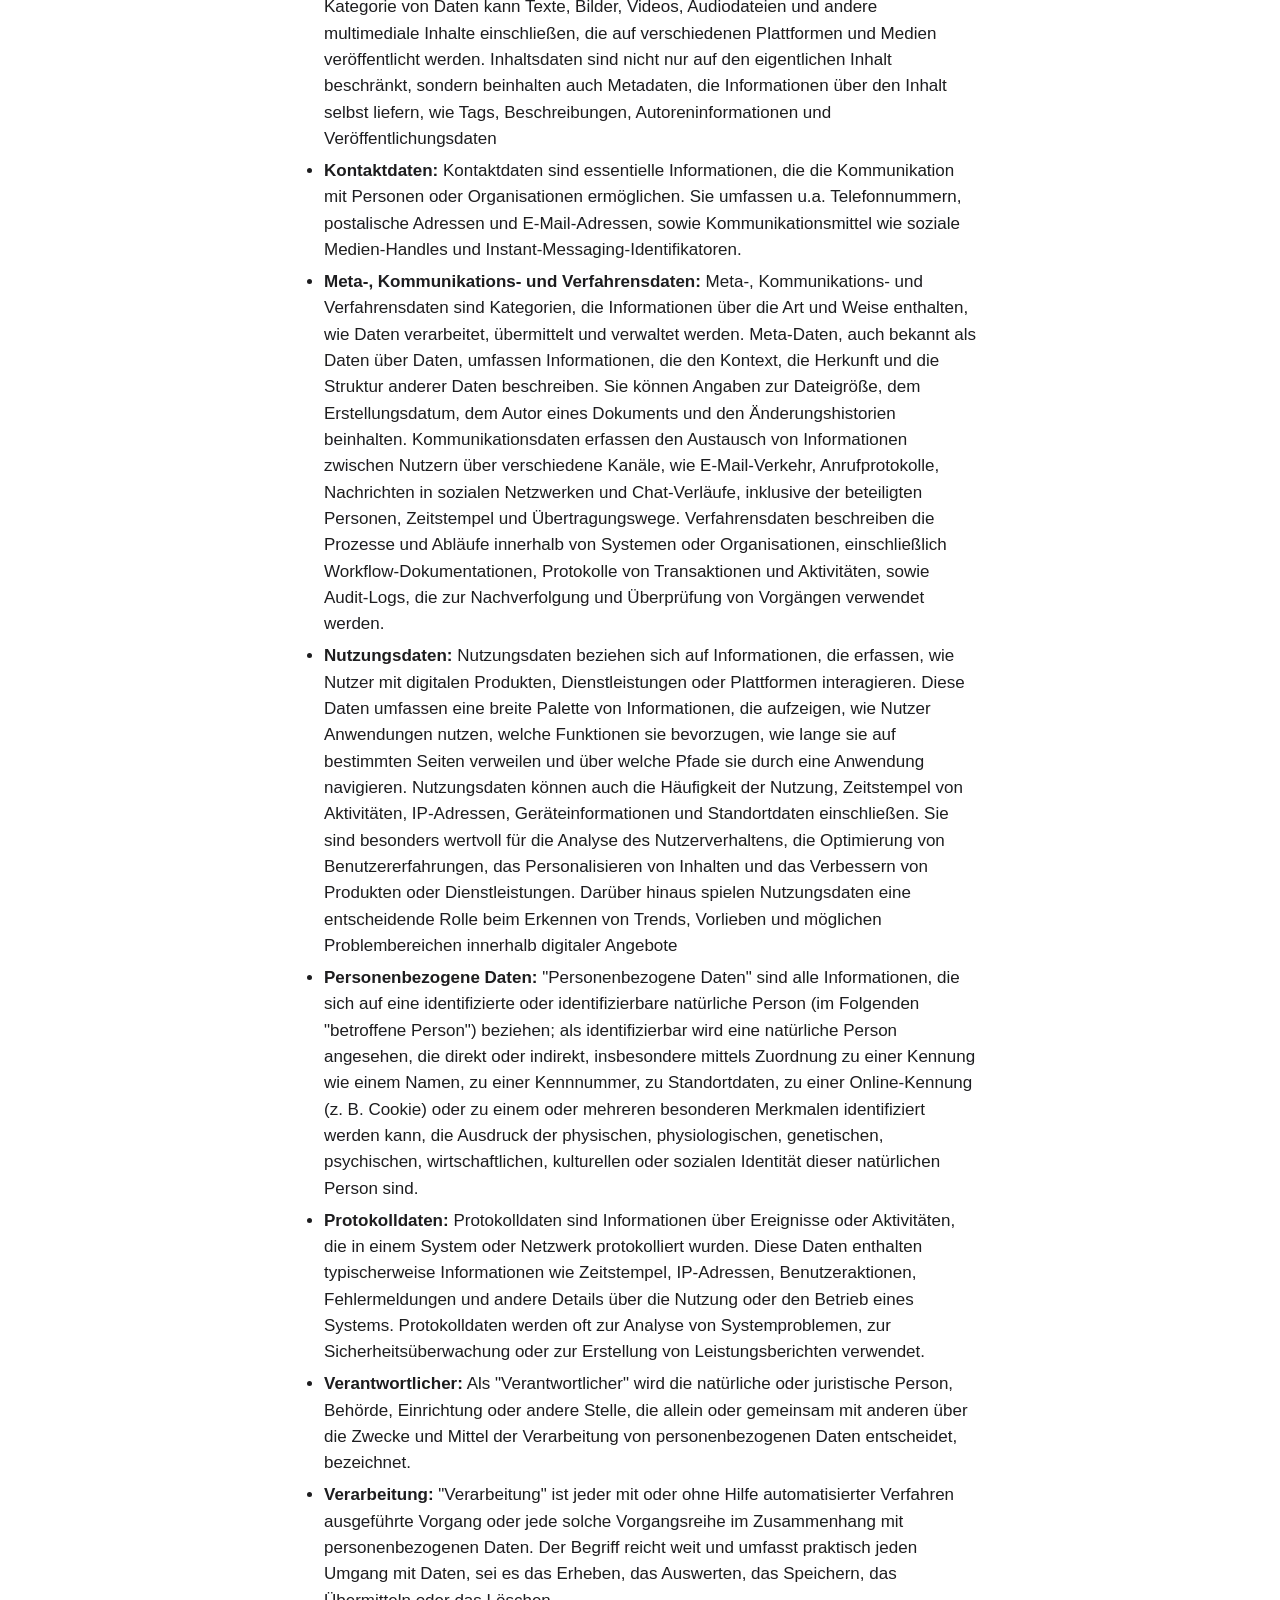
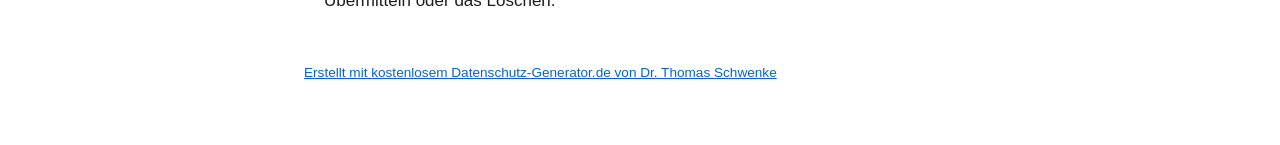
==== commit aad45725: "[+] add the privacy policy in Spanish" ====
--- a/datenschutzerklaerung.de.html
+++ b/datenschutzerklaerung.de.html
@@ -6,11 +6,12 @@
 <title>Datenschutzerklärung – Vale!</title>
 <link rel="stylesheet" href="style.css">
 <link rel="alternate" hreflang="en" href="datenschutzerklaerung.en.html">
+<link rel="alternate" hreflang="es" href="datenschutzerklaerung.es.html">
 </head>
 <body>
 <main>
-<nav class="lang"><a href="./">Vale! – Rechtliches</a><a href="datenschutzerklaerung.en.html" hreflang="en" lang="en">English</a></nav>
-<!-- Document text below is unchanged; edit it in both languages together. -->
+<nav class="lang"><a href="./">Vale! – Rechtliches</a><span><a href="datenschutzerklaerung.en.html" hreflang="en" lang="en">English</a> · <a href="datenschutzerklaerung.es.html" hreflang="es" lang="es">Español</a></span></nav>
+<!-- Document text below is unchanged; edit it in every language together. -->
 <h1>Datenschutzerklärung</h1>
 <h2 id="m4158">Präambel</h2>
 <p>Mit der folgenden Datenschutzerklärung möchten wir Sie darüber aufklären, welche Arten Ihrer personenbezogenen Daten (nachfolgend auch kurz als "Daten" bezeichnet) wir zu welchen Zwecken und in welchem Umfang im Rahmen der Bereitstellung unserer Applikation verarbeiten.</p>
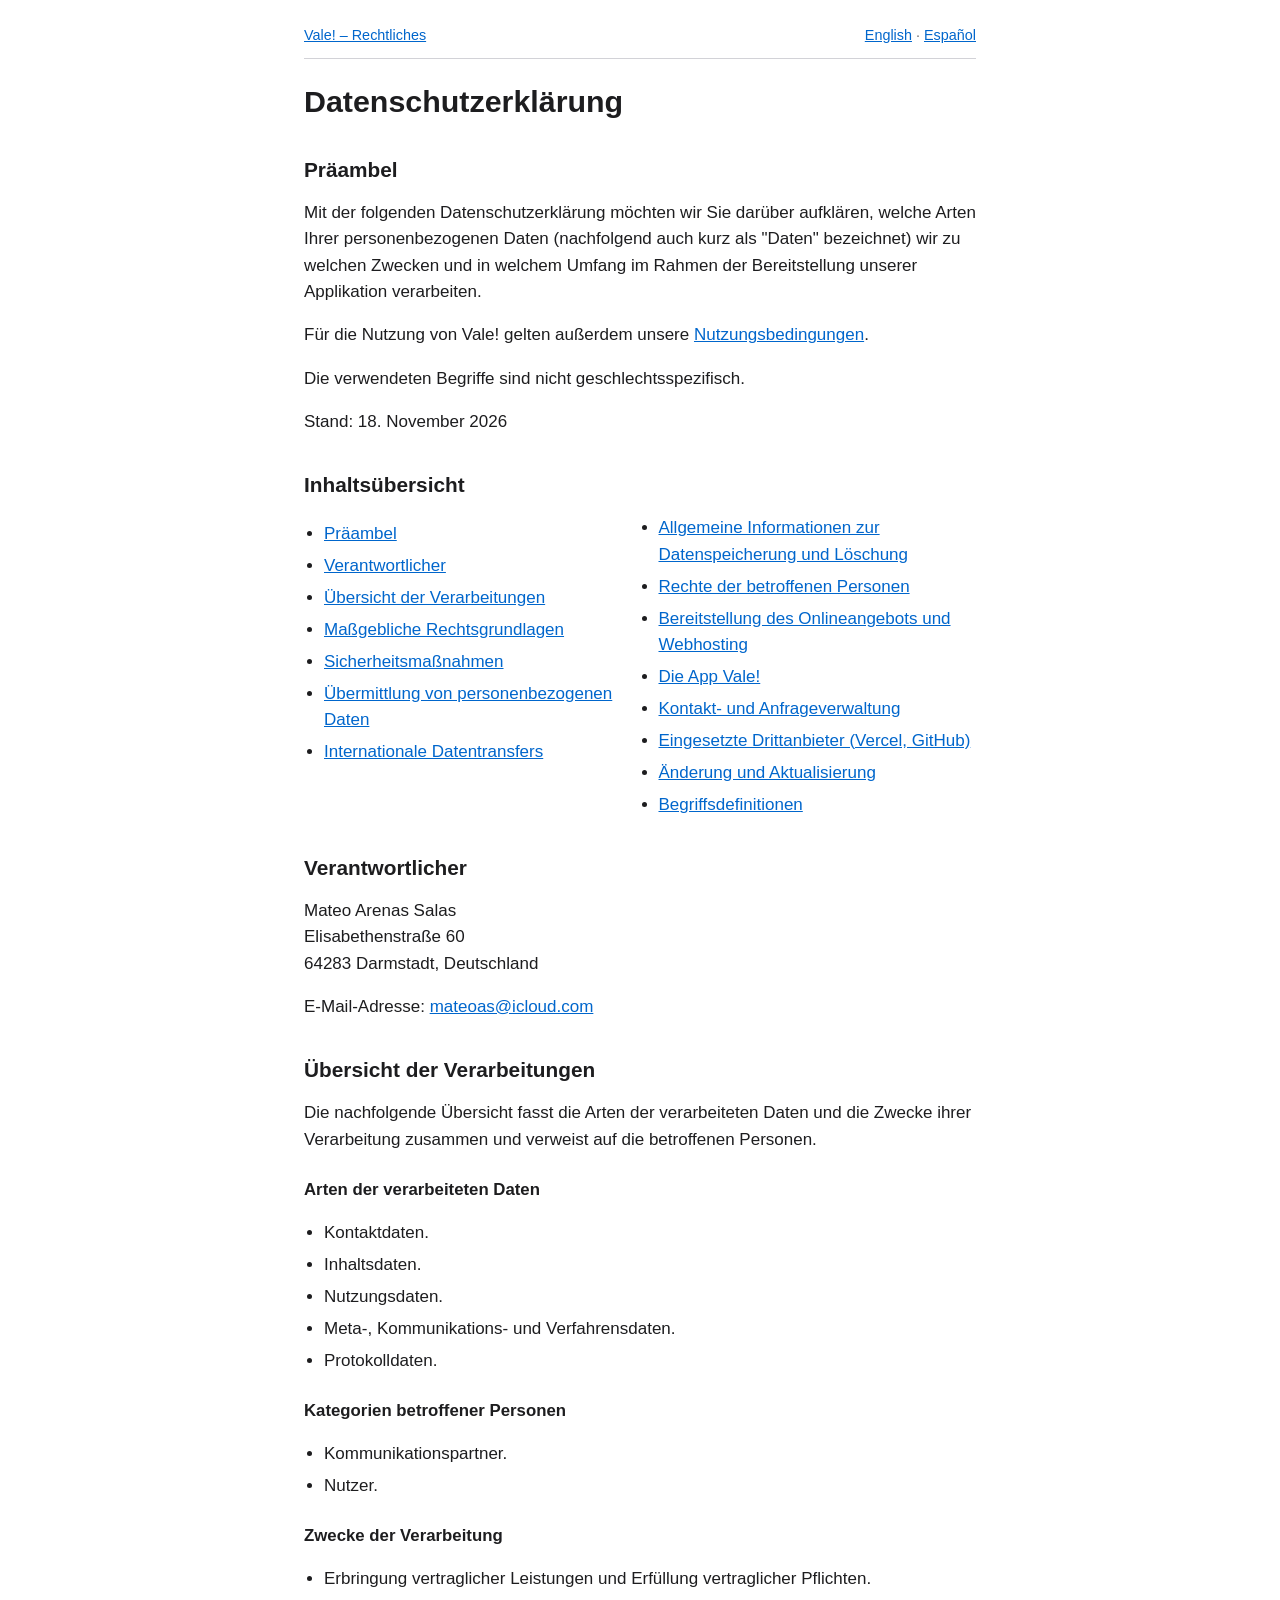
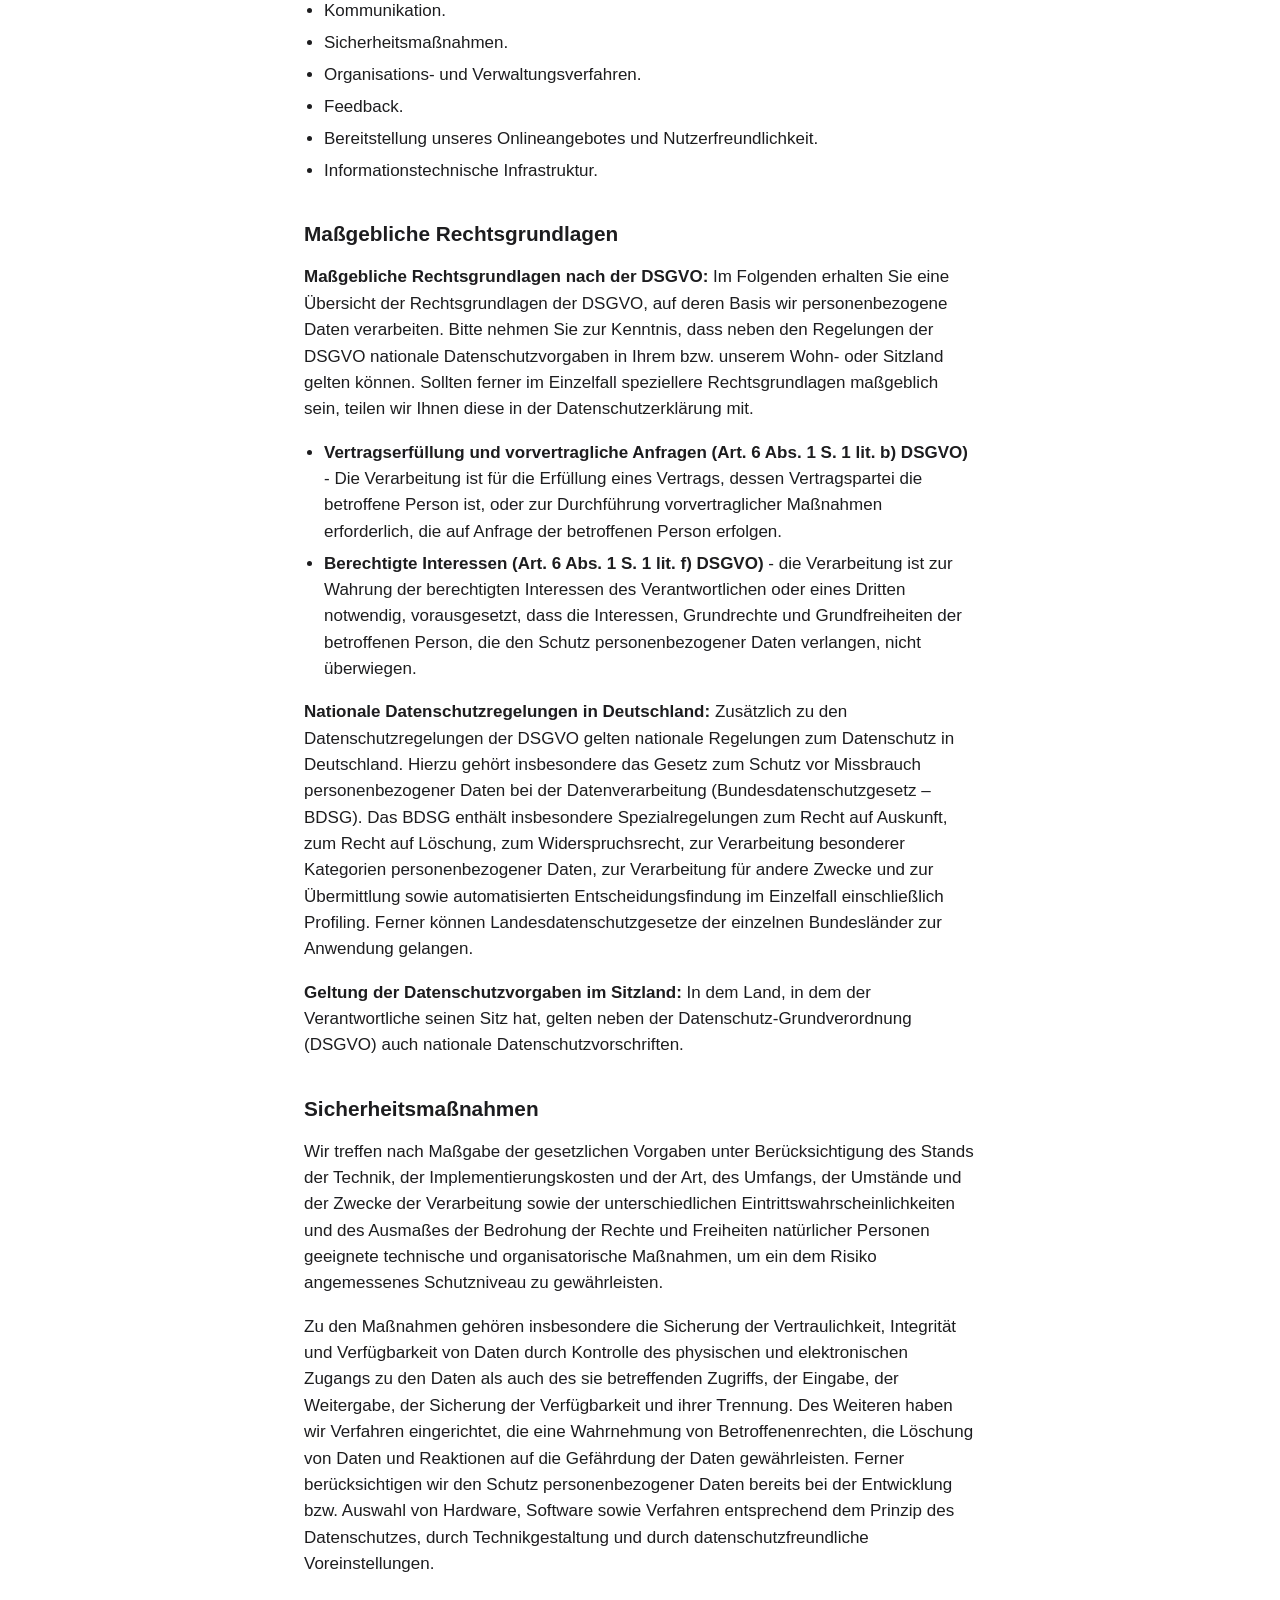
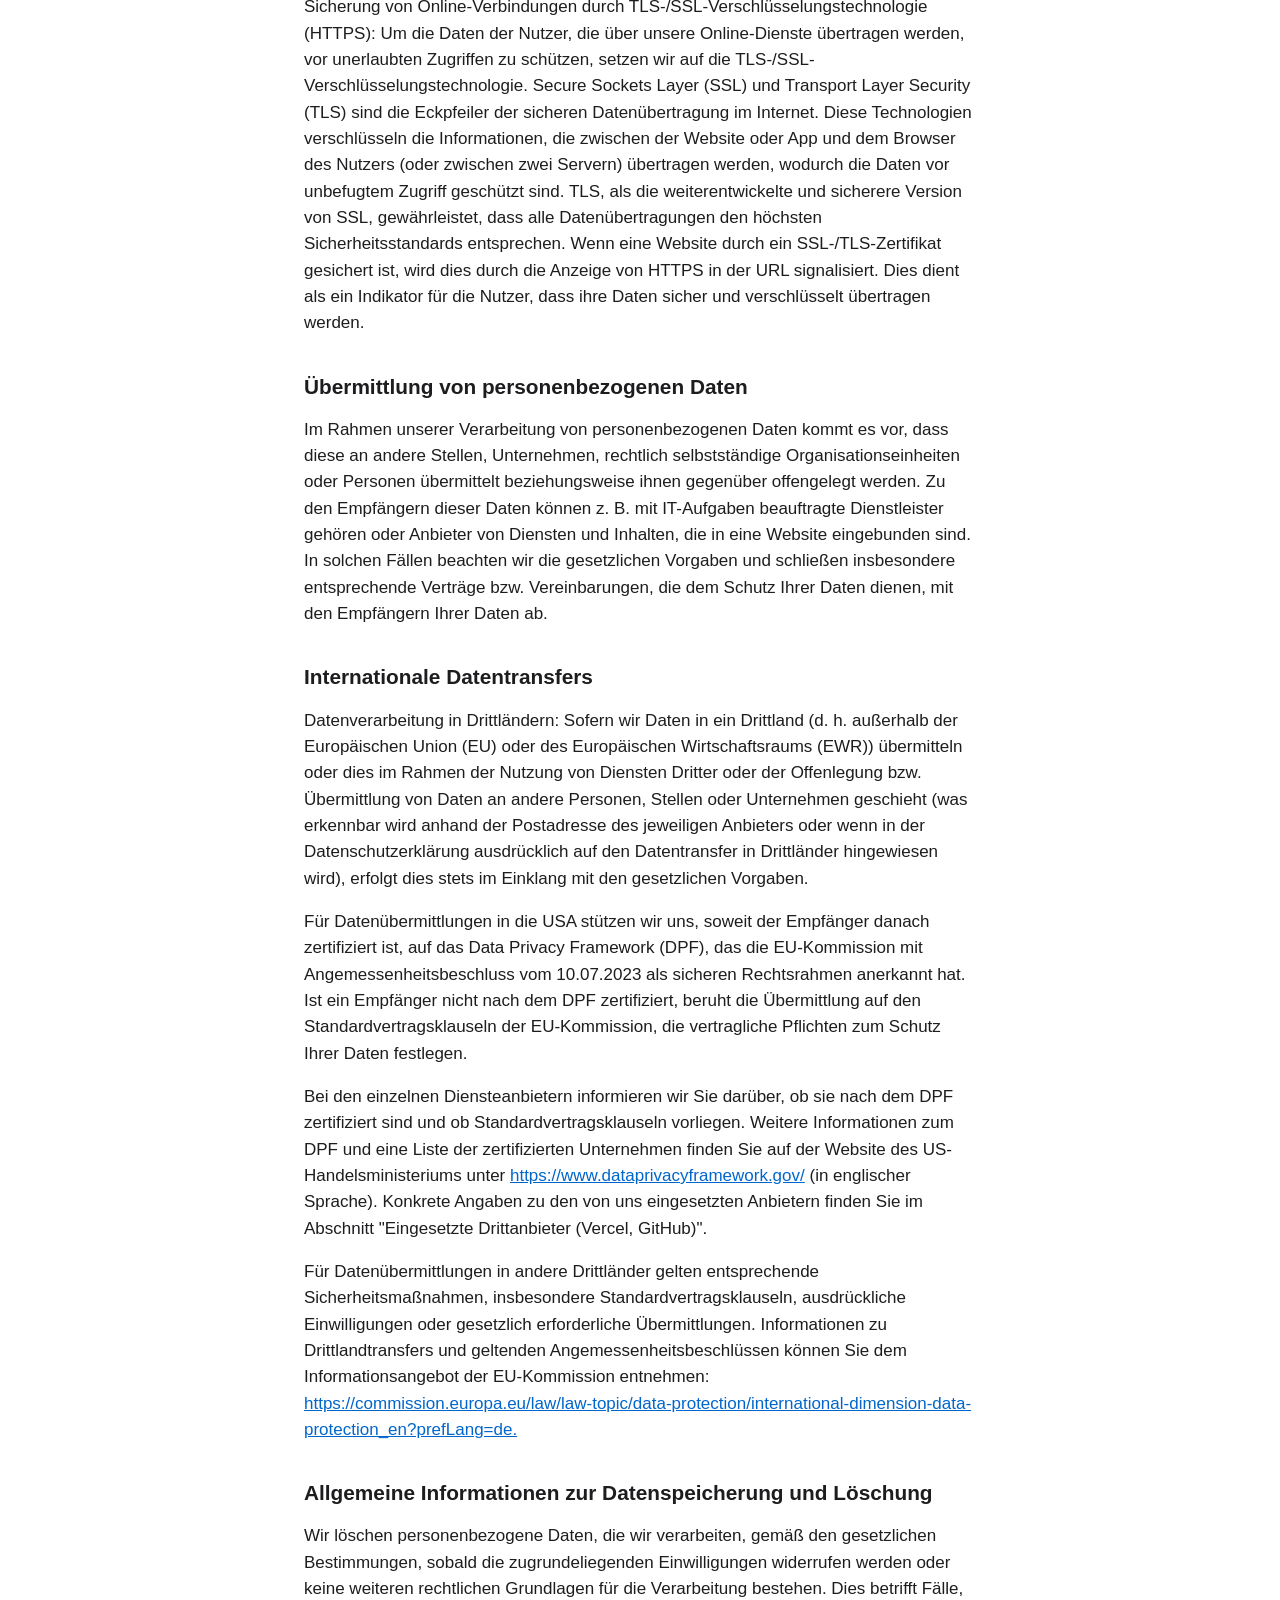
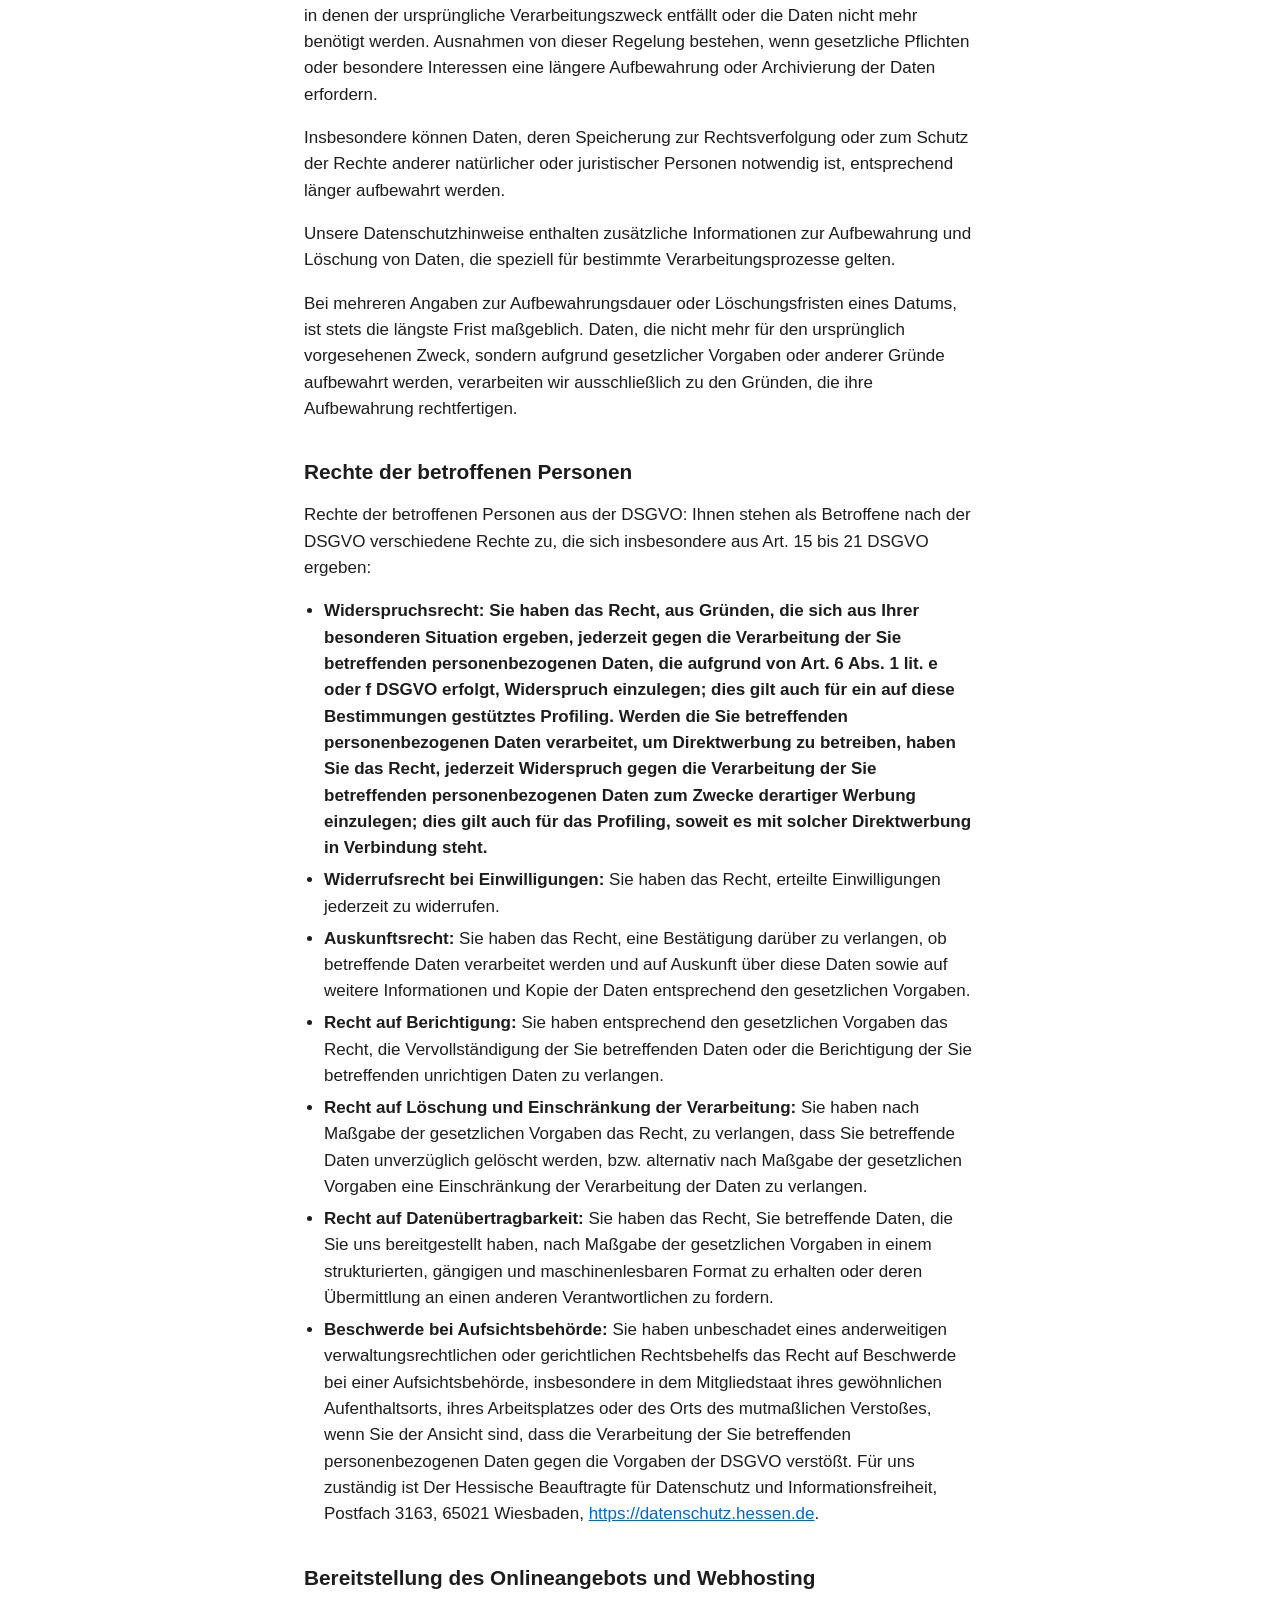
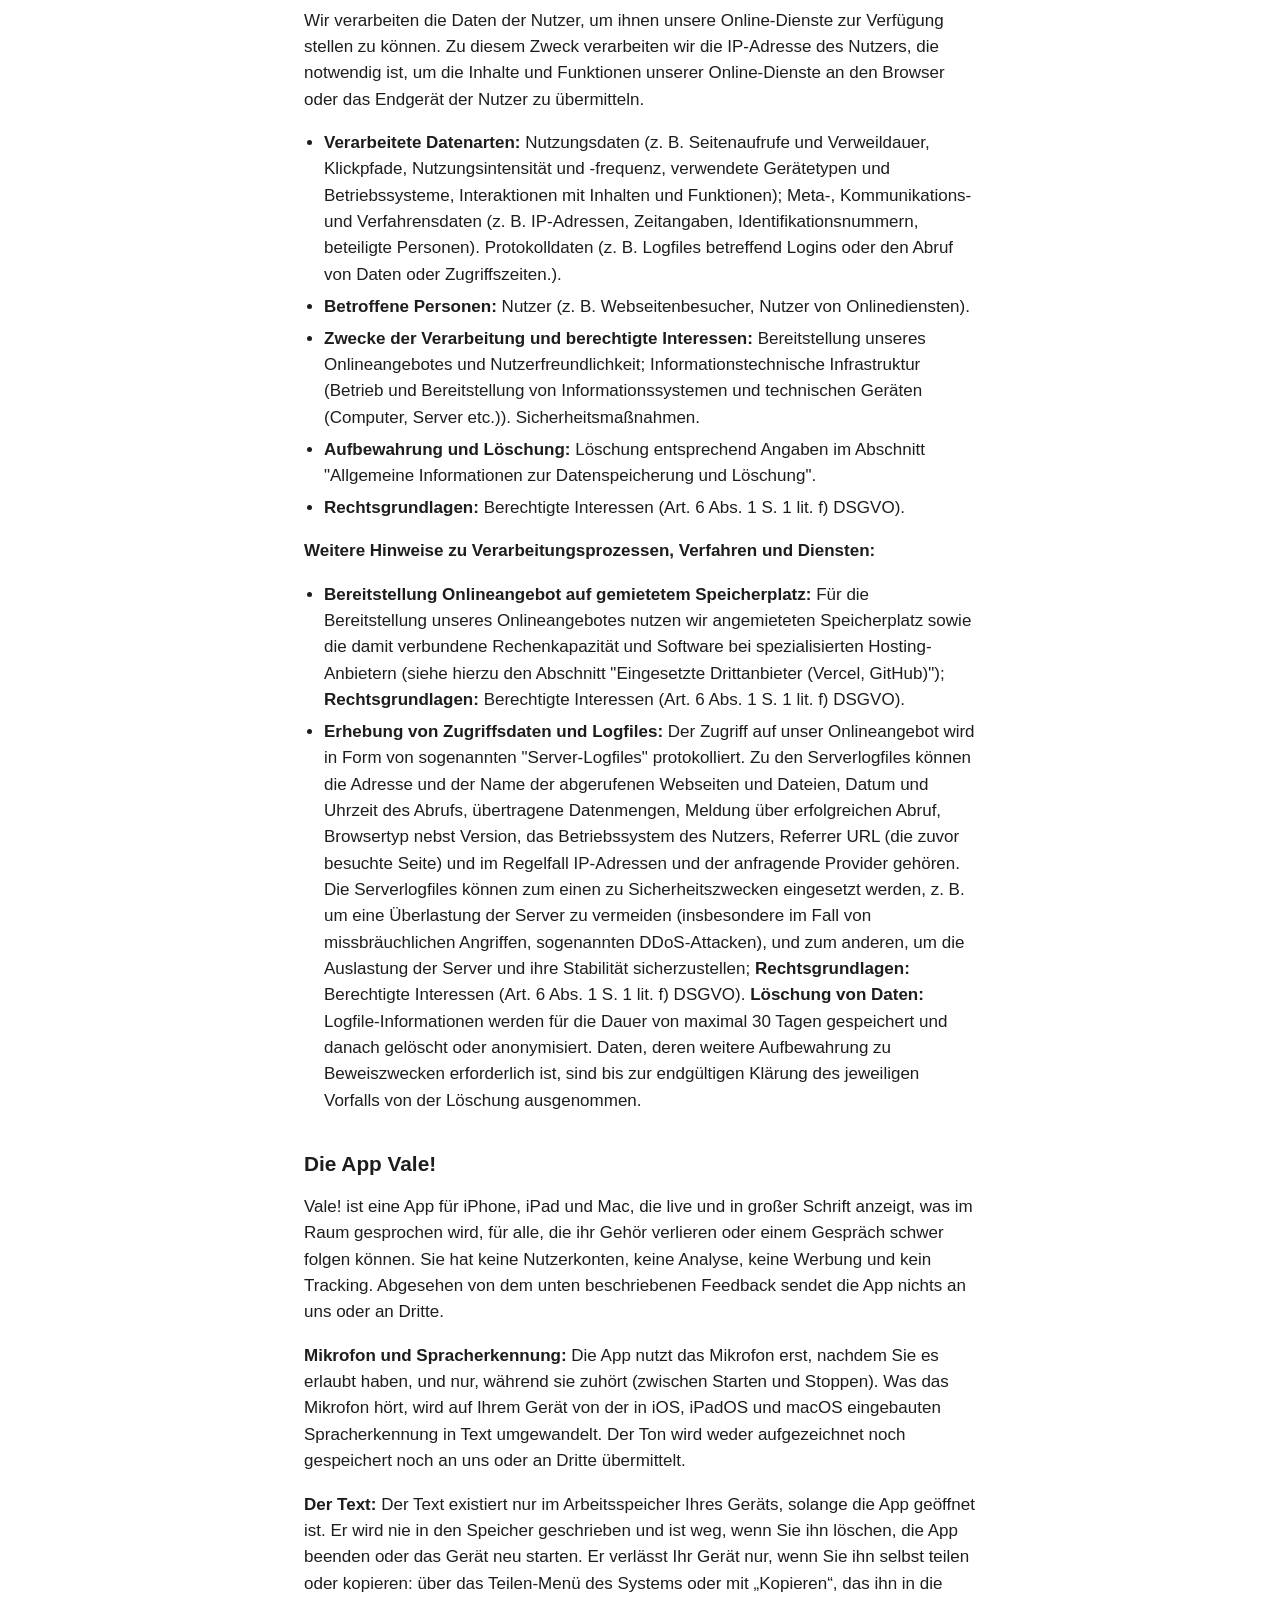
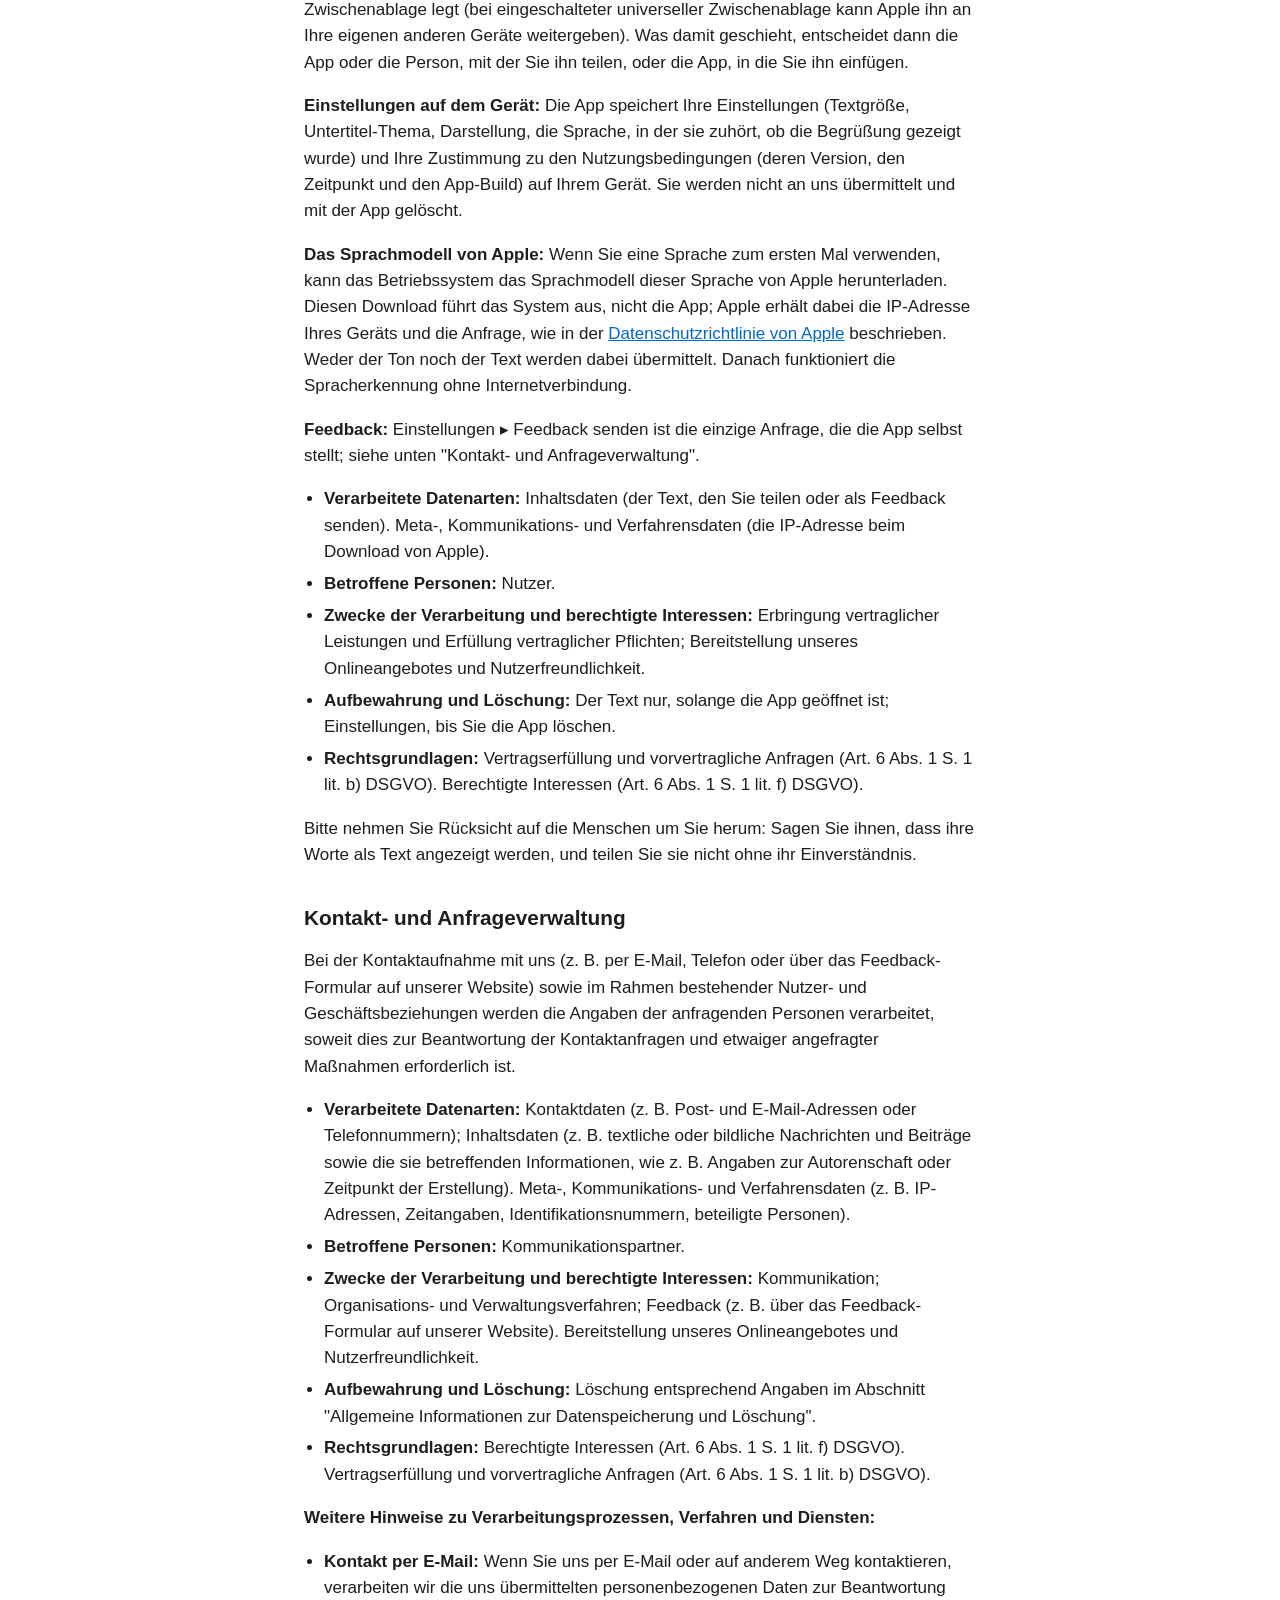
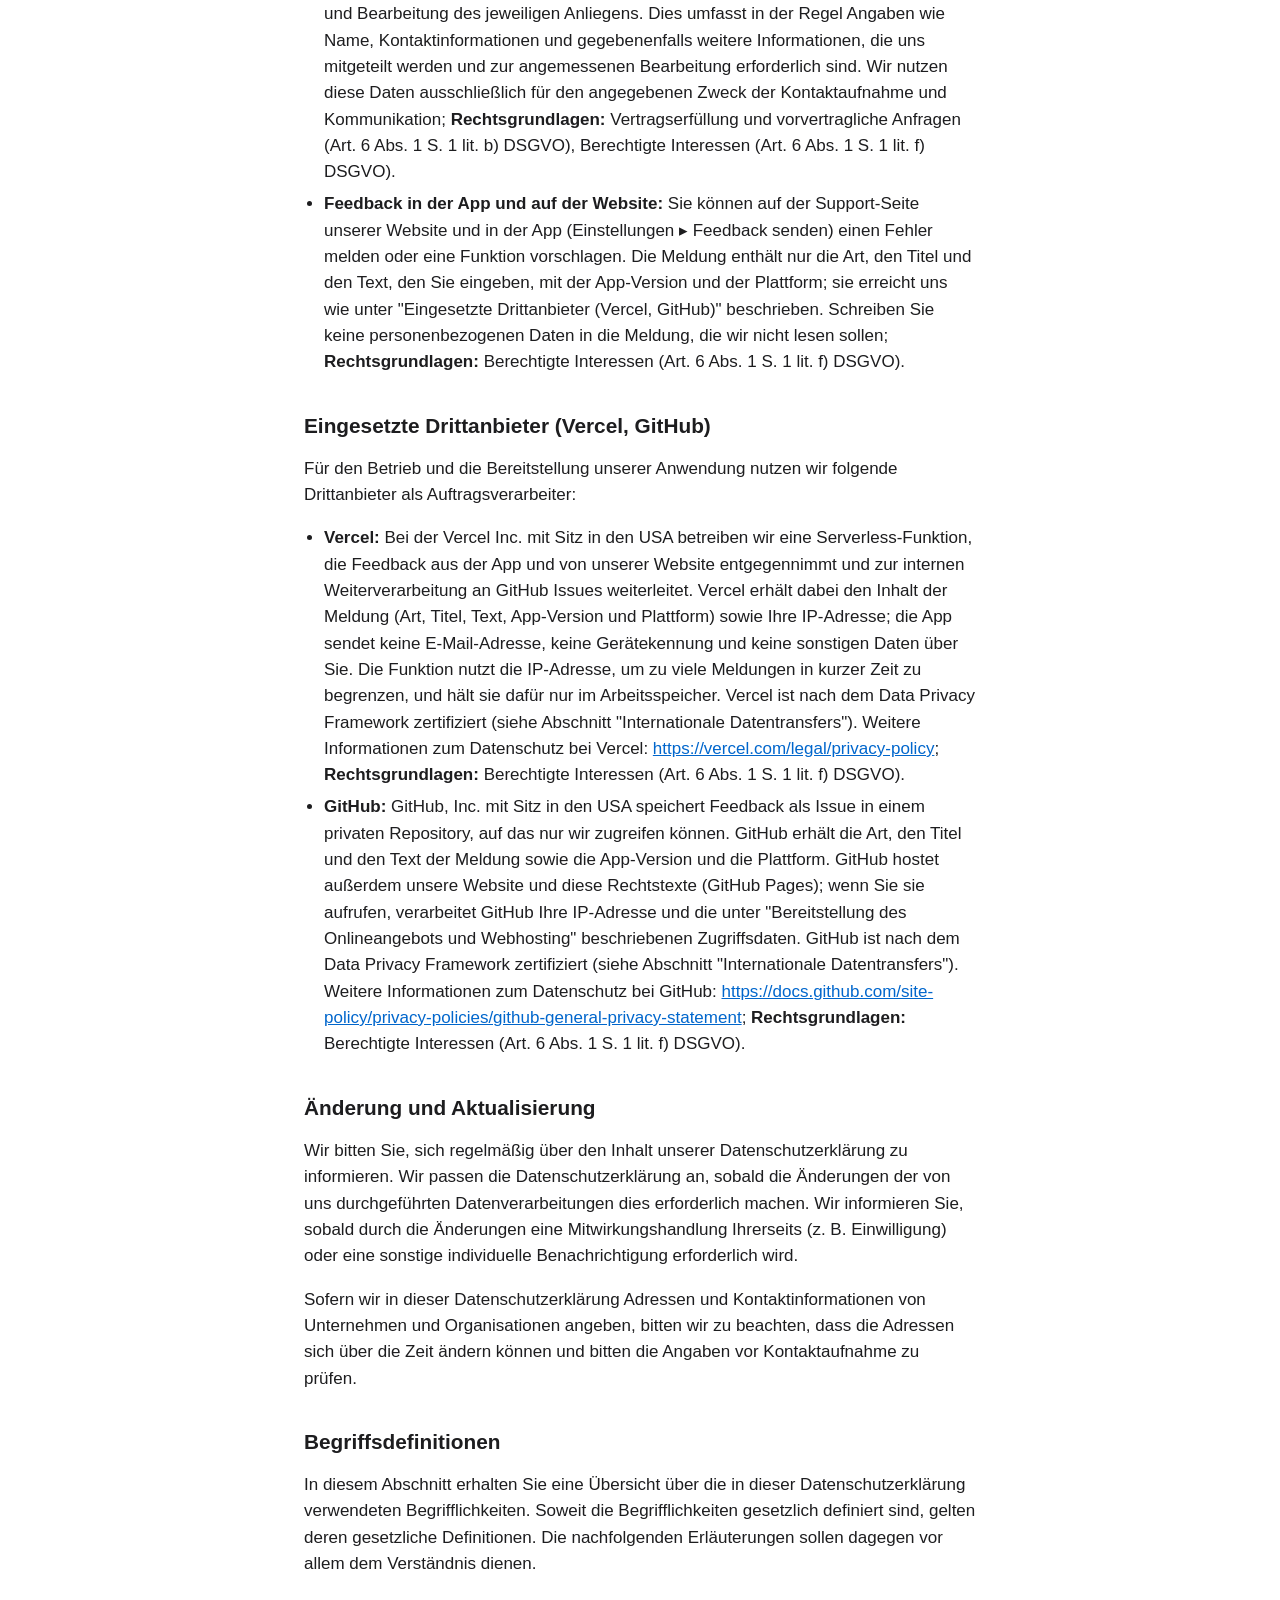
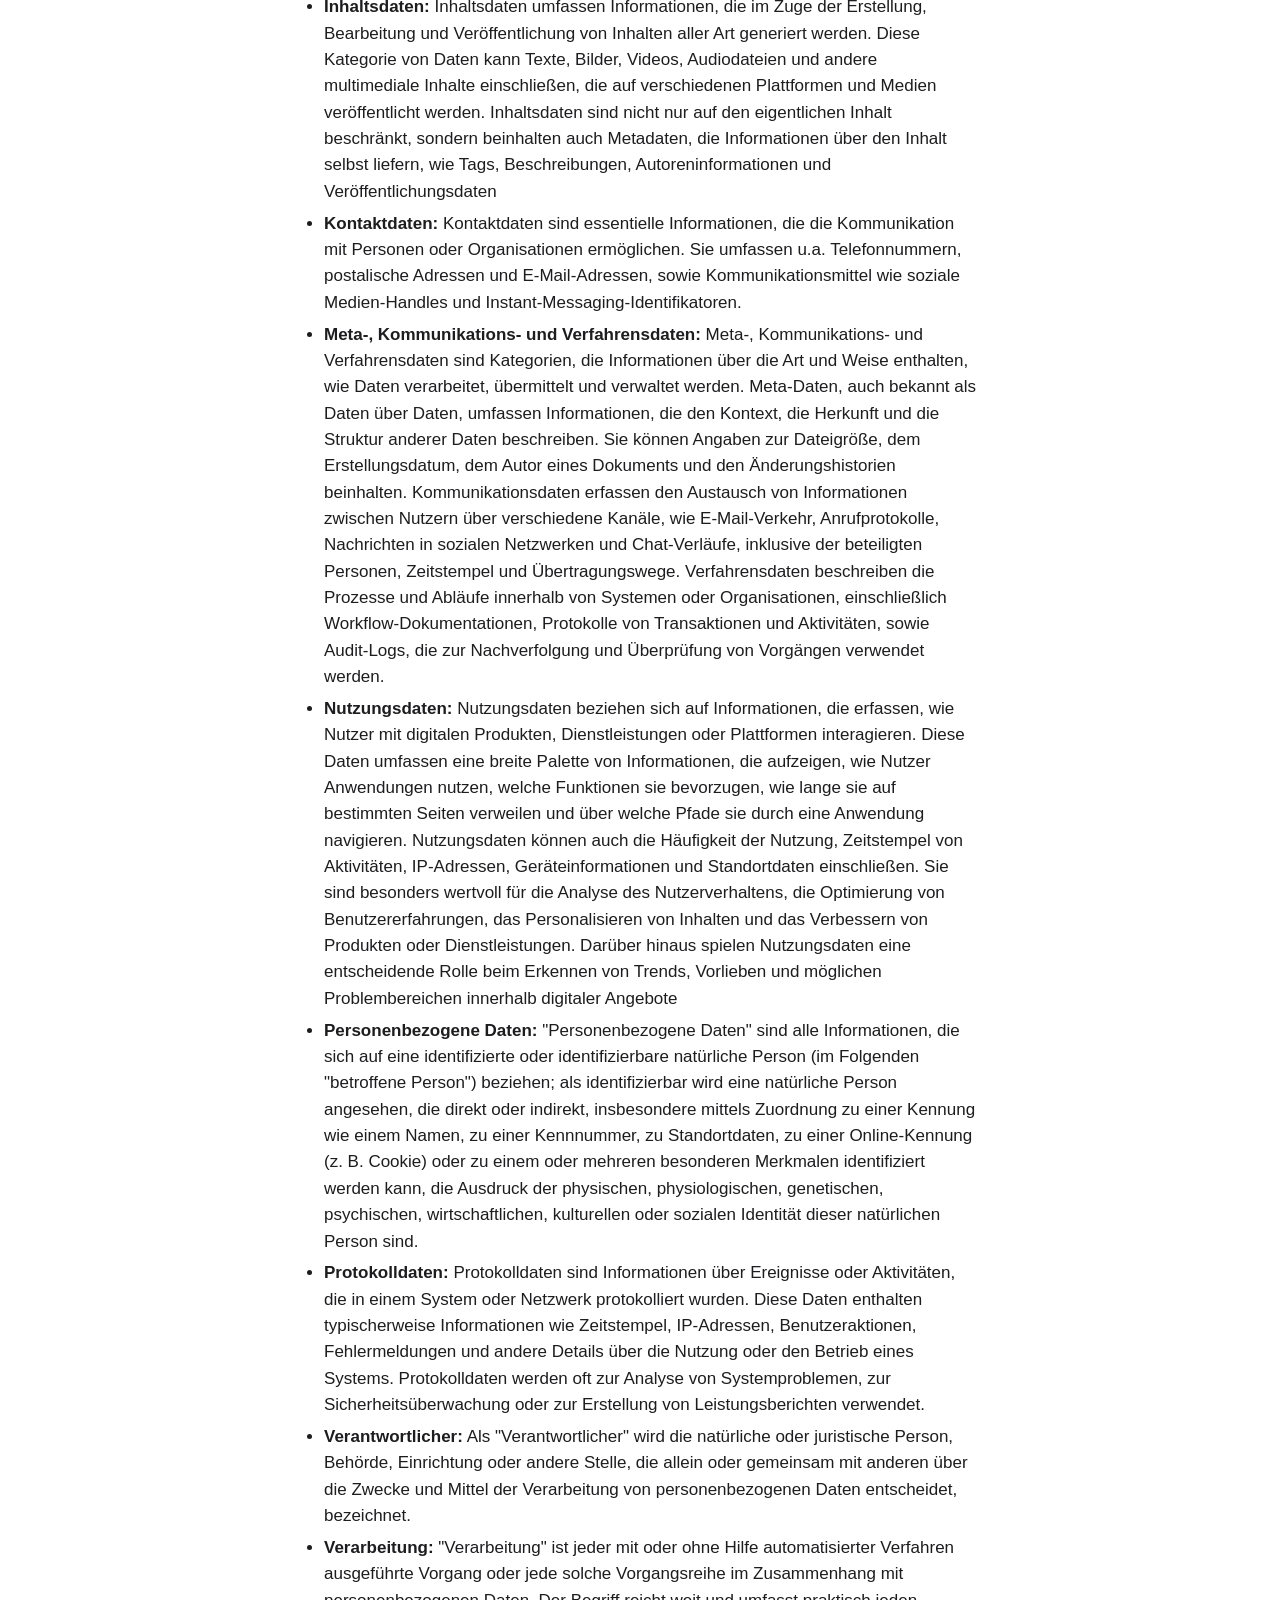
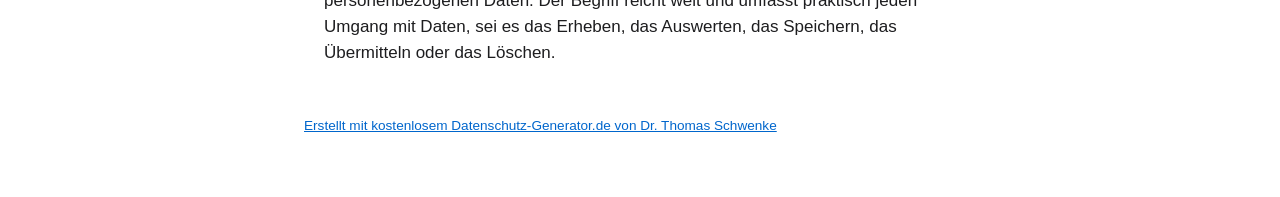
==== commit 8c6fa66b: "[#] name Copy beside Share in the privacy policy" ====
--- a/datenschutzerklaerung.de.html
+++ b/datenschutzerklaerung.de.html
@@ -18,7 +18,7 @@
 <p>Für die Nutzung von Vale! gelten außerdem unsere <a href="nutzungsbedingungen.de.html">Nutzungsbedingungen</a>.</p>
 <p>Die verwendeten Begriffe sind nicht geschlechtsspezifisch.</p>
 
-<p>Stand: 8. November 2026</p><h2>Inhaltsübersicht</h2> <ul class="index"><li><a class="index-link" href="#m4158">Präambel</a></li><li><a class="index-link" href="#m3">Verantwortlicher</a></li><li><a class="index-link" href="#mOverview">Übersicht der Verarbeitungen</a></li><li><a class="index-link" href="#m2427">Maßgebliche Rechtsgrundlagen</a></li><li><a class="index-link" href="#m27">Sicherheitsmaßnahmen</a></li><li><a class="index-link" href="#m25">Übermittlung von personenbezogenen Daten</a></li><li><a class="index-link" href="#m24">Internationale Datentransfers</a></li><li><a class="index-link" href="#m12">Allgemeine Informationen zur Datenspeicherung und Löschung</a></li><li><a class="index-link" href="#m10">Rechte der betroffenen Personen</a></li><li><a class="index-link" href="#m225">Bereitstellung des Onlineangebots und Webhosting</a></li><li><a class="index-link" href="#mApp">Die App Vale!</a></li><li><a class="index-link" href="#m182">Kontakt- und Anfrageverwaltung</a></li><li><a class="index-link" href="#mProviders">Eingesetzte Drittanbieter (Vercel, GitHub)</a></li><li><a class="index-link" href="#m15">Änderung und Aktualisierung</a></li><li><a class="index-link" href="#m42">Begriffsdefinitionen</a></li></ul><h2 id="m3">Verantwortlicher</h2><p>Mateo Arenas Salas<br>Elisabethenstraße 60<br>64283 Darmstadt, Deutschland<br></p>
+<p>Stand: 18. November 2026</p><h2>Inhaltsübersicht</h2> <ul class="index"><li><a class="index-link" href="#m4158">Präambel</a></li><li><a class="index-link" href="#m3">Verantwortlicher</a></li><li><a class="index-link" href="#mOverview">Übersicht der Verarbeitungen</a></li><li><a class="index-link" href="#m2427">Maßgebliche Rechtsgrundlagen</a></li><li><a class="index-link" href="#m27">Sicherheitsmaßnahmen</a></li><li><a class="index-link" href="#m25">Übermittlung von personenbezogenen Daten</a></li><li><a class="index-link" href="#m24">Internationale Datentransfers</a></li><li><a class="index-link" href="#m12">Allgemeine Informationen zur Datenspeicherung und Löschung</a></li><li><a class="index-link" href="#m10">Rechte der betroffenen Personen</a></li><li><a class="index-link" href="#m225">Bereitstellung des Onlineangebots und Webhosting</a></li><li><a class="index-link" href="#mApp">Die App Vale!</a></li><li><a class="index-link" href="#m182">Kontakt- und Anfrageverwaltung</a></li><li><a class="index-link" href="#mProviders">Eingesetzte Drittanbieter (Vercel, GitHub)</a></li><li><a class="index-link" href="#m15">Änderung und Aktualisierung</a></li><li><a class="index-link" href="#m42">Begriffsdefinitionen</a></li></ul><h2 id="m3">Verantwortlicher</h2><p>Mateo Arenas Salas<br>Elisabethenstraße 60<br>64283 Darmstadt, Deutschland<br></p>
 <p>E-Mail-Adresse: <a href="mailto:mateoas@icloud.com">mateoas@icloud.com</a></p>
 
 <h2 id="mOverview">Übersicht der Verarbeitungen</h2><p>Die nachfolgende Übersicht fasst die Arten der verarbeiteten Daten und die Zwecke ihrer Verarbeitung zusammen und verweist auf die betroffenen Personen.</p><h3>Arten der verarbeiteten Daten</h3>
@@ -46,7 +46,7 @@
 
 <h2 id="m225">Bereitstellung des Onlineangebots und Webhosting</h2><p>Wir verarbeiten die Daten der Nutzer, um ihnen unsere Online-Dienste zur Verfügung stellen zu können. Zu diesem Zweck verarbeiten wir die IP-Adresse des Nutzers, die notwendig ist, um die Inhalte und Funktionen unserer Online-Dienste an den Browser oder das Endgerät der Nutzer zu übermitteln.</p>
 <ul class="m-elements"><li><strong>Verarbeitete Datenarten:</strong> Nutzungsdaten (z. B. Seitenaufrufe und Verweildauer, Klickpfade, Nutzungsintensität und -frequenz, verwendete Gerätetypen und Betriebssysteme, Interaktionen mit Inhalten und Funktionen); Meta-, Kommunikations- und Verfahrensdaten (z. B. IP-Adressen, Zeitangaben, Identifikationsnummern, beteiligte Personen). Protokolldaten (z.&nbsp;B. Logfiles betreffend Logins oder den Abruf von Daten oder Zugriffszeiten.).</li><li><strong>Betroffene Personen:</strong> Nutzer (z.&nbsp;B. Webseitenbesucher, Nutzer von Onlinediensten).</li><li><strong>Zwecke der Verarbeitung und berechtigte Interessen:</strong> Bereitstellung unseres Onlineangebotes und Nutzerfreundlichkeit; Informationstechnische Infrastruktur (Betrieb und Bereitstellung von Informationssystemen und technischen Geräten (Computer, Server etc.)). Sicherheitsmaßnahmen.</li><li><strong>Aufbewahrung und Löschung:</strong> Löschung entsprechend Angaben im Abschnitt "Allgemeine Informationen zur Datenspeicherung und Löschung".</li><li class=""><strong>Rechtsgrundlagen:</strong> Berechtigte Interessen (Art. 6 Abs. 1 S. 1 lit. f) DSGVO).</li></ul><p><strong>Weitere Hinweise zu Verarbeitungsprozessen, Verfahren und Diensten:</strong></p><ul class="m-elements"><li><strong>Bereitstellung Onlineangebot auf gemietetem Speicherplatz: </strong>Für die Bereitstellung unseres Onlineangebotes nutzen wir angemieteten Speicherplatz sowie die damit verbundene Rechenkapazität und Software bei spezialisierten Hosting-Anbietern (siehe hierzu den Abschnitt "Eingesetzte Drittanbieter (Vercel, GitHub)"); <span class=""><strong>Rechtsgrundlagen:</strong> Berechtigte Interessen (Art. 6 Abs. 1 S. 1 lit. f) DSGVO).</span></li><li><strong>Erhebung von Zugriffsdaten und Logfiles: </strong>Der Zugriff auf unser Onlineangebot wird in Form von sogenannten "Server-Logfiles" protokolliert. Zu den Serverlogfiles können die Adresse und der Name der abgerufenen Webseiten und Dateien, Datum und Uhrzeit des Abrufs, übertragene Datenmengen, Meldung über erfolgreichen Abruf, Browsertyp nebst Version, das Betriebssystem des Nutzers, Referrer URL (die zuvor besuchte Seite) und im Regelfall IP-Adressen und der anfragende Provider gehören. Die Serverlogfiles können zum einen zu Sicherheitszwecken eingesetzt werden, z.&nbsp;B. um eine Überlastung der Server zu vermeiden (insbesondere im Fall von missbräuchlichen Angriffen, sogenannten DDoS-Attacken), und zum anderen, um die Auslastung der Server und ihre Stabilität sicherzustellen; <span class=""><strong>Rechtsgrundlagen:</strong> Berechtigte Interessen (Art. 6 Abs. 1 S. 1 lit. f) DSGVO). </span><strong>Löschung von Daten:</strong> Logfile-Informationen werden für die Dauer von maximal 30 Tagen gespeichert und danach gelöscht oder anonymisiert. Daten, deren weitere Aufbewahrung zu Beweiszwecken erforderlich ist, sind bis zur endgültigen Klärung des jeweiligen Vorfalls von der Löschung ausgenommen.</li></ul>
-<h2 id="mApp">Die App Vale!</h2><p>Vale! ist eine App für iPhone, iPad und Mac, die live und in großer Schrift anzeigt, was im Raum gesprochen wird, für alle, die ihr Gehör verlieren oder einem Gespräch schwer folgen können. Sie hat keine Nutzerkonten, keine Analyse, keine Werbung und kein Tracking. Abgesehen von dem unten beschriebenen Feedback sendet die App nichts an uns oder an Dritte.</p><p><strong>Mikrofon und Spracherkennung: </strong>Die App nutzt das Mikrofon erst, nachdem Sie es erlaubt haben, und nur, während sie zuhört (zwischen Starten und Stoppen). Was das Mikrofon hört, wird auf Ihrem Gerät von der in iOS, iPadOS und macOS eingebauten Spracherkennung in Text umgewandelt. Der Ton wird weder aufgezeichnet noch gespeichert noch an uns oder an Dritte übermittelt.</p><p><strong>Der Text: </strong>Der Text existiert nur im Arbeitsspeicher Ihres Geräts, solange die App geöffnet ist. Er wird nie in den Speicher geschrieben und ist weg, wenn Sie ihn löschen, die App beenden oder das Gerät neu starten. Er verlässt Ihr Gerät nur, wenn Sie ihn selbst über das Teilen-Menü des Systems teilen; was damit geschieht, entscheidet dann die App oder die Person, mit der Sie ihn teilen.</p><p><strong>Einstellungen auf dem Gerät: </strong>Die App speichert Ihre Einstellungen (Textgröße, Untertitel-Thema, Darstellung, die Sprache, in der sie zuhört, ob die Begrüßung gezeigt wurde) und Ihre Zustimmung zu den Nutzungsbedingungen (deren Version, den Zeitpunkt und den App-Build) auf Ihrem Gerät. Sie werden nicht an uns übermittelt und mit der App gelöscht.</p><p><strong>Das Sprachmodell von Apple: </strong>Wenn Sie eine Sprache zum ersten Mal verwenden, kann das Betriebssystem das Sprachmodell dieser Sprache von Apple herunterladen. Diesen Download führt das System aus, nicht die App; Apple erhält dabei die IP-Adresse Ihres Geräts und die Anfrage, wie in der <a href="https://www.apple.com/de/legal/privacy/de-ww/" target="_blank">Datenschutzrichtlinie von Apple</a> beschrieben. Weder der Ton noch der Text werden dabei übermittelt. Danach funktioniert die Spracherkennung ohne Internetverbindung.</p><p><strong>Feedback: </strong>Einstellungen ▸ Feedback senden ist die einzige Anfrage, die die App selbst stellt; siehe unten "Kontakt- und Anfrageverwaltung".</p><ul class="m-elements"><li><strong>Verarbeitete Datenarten:</strong> Inhaltsdaten (der Text, den Sie teilen oder als Feedback senden). Meta-, Kommunikations- und Verfahrensdaten (die IP-Adresse beim Download von Apple).</li><li><strong>Betroffene Personen:</strong> Nutzer.</li><li><strong>Zwecke der Verarbeitung und berechtigte Interessen:</strong> Erbringung vertraglicher Leistungen und Erfüllung vertraglicher Pflichten; Bereitstellung unseres Onlineangebotes und Nutzerfreundlichkeit.</li><li><strong>Aufbewahrung und Löschung:</strong> Der Text nur, solange die App geöffnet ist; Einstellungen, bis Sie die App löschen.</li><li class=""><strong>Rechtsgrundlagen:</strong> Vertragserfüllung und vorvertragliche Anfragen (Art. 6 Abs. 1 S. 1 lit. b) DSGVO). Berechtigte Interessen (Art. 6 Abs. 1 S. 1 lit. f) DSGVO).</li></ul><p>Bitte nehmen Sie Rücksicht auf die Menschen um Sie herum: Sagen Sie ihnen, dass ihre Worte als Text angezeigt werden, und teilen Sie sie nicht ohne ihr Einverständnis.</p>
+<h2 id="mApp">Die App Vale!</h2><p>Vale! ist eine App für iPhone, iPad und Mac, die live und in großer Schrift anzeigt, was im Raum gesprochen wird, für alle, die ihr Gehör verlieren oder einem Gespräch schwer folgen können. Sie hat keine Nutzerkonten, keine Analyse, keine Werbung und kein Tracking. Abgesehen von dem unten beschriebenen Feedback sendet die App nichts an uns oder an Dritte.</p><p><strong>Mikrofon und Spracherkennung: </strong>Die App nutzt das Mikrofon erst, nachdem Sie es erlaubt haben, und nur, während sie zuhört (zwischen Starten und Stoppen). Was das Mikrofon hört, wird auf Ihrem Gerät von der in iOS, iPadOS und macOS eingebauten Spracherkennung in Text umgewandelt. Der Ton wird weder aufgezeichnet noch gespeichert noch an uns oder an Dritte übermittelt.</p><p><strong>Der Text: </strong>Der Text existiert nur im Arbeitsspeicher Ihres Geräts, solange die App geöffnet ist. Er wird nie in den Speicher geschrieben und ist weg, wenn Sie ihn löschen, die App beenden oder das Gerät neu starten. Er verlässt Ihr Gerät nur, wenn Sie ihn selbst teilen oder kopieren: über das Teilen-Menü des Systems oder mit „Kopieren“, das ihn in die Zwischenablage legt (bei eingeschalteter universeller Zwischenablage kann Apple ihn an Ihre eigenen anderen Geräte weitergeben). Was damit geschieht, entscheidet dann die App oder die Person, mit der Sie ihn teilen, oder die App, in die Sie ihn einfügen.</p><p><strong>Einstellungen auf dem Gerät: </strong>Die App speichert Ihre Einstellungen (Textgröße, Untertitel-Thema, Darstellung, die Sprache, in der sie zuhört, ob die Begrüßung gezeigt wurde) und Ihre Zustimmung zu den Nutzungsbedingungen (deren Version, den Zeitpunkt und den App-Build) auf Ihrem Gerät. Sie werden nicht an uns übermittelt und mit der App gelöscht.</p><p><strong>Das Sprachmodell von Apple: </strong>Wenn Sie eine Sprache zum ersten Mal verwenden, kann das Betriebssystem das Sprachmodell dieser Sprache von Apple herunterladen. Diesen Download führt das System aus, nicht die App; Apple erhält dabei die IP-Adresse Ihres Geräts und die Anfrage, wie in der <a href="https://www.apple.com/de/legal/privacy/de-ww/" target="_blank">Datenschutzrichtlinie von Apple</a> beschrieben. Weder der Ton noch der Text werden dabei übermittelt. Danach funktioniert die Spracherkennung ohne Internetverbindung.</p><p><strong>Feedback: </strong>Einstellungen ▸ Feedback senden ist die einzige Anfrage, die die App selbst stellt; siehe unten "Kontakt- und Anfrageverwaltung".</p><ul class="m-elements"><li><strong>Verarbeitete Datenarten:</strong> Inhaltsdaten (der Text, den Sie teilen oder als Feedback senden). Meta-, Kommunikations- und Verfahrensdaten (die IP-Adresse beim Download von Apple).</li><li><strong>Betroffene Personen:</strong> Nutzer.</li><li><strong>Zwecke der Verarbeitung und berechtigte Interessen:</strong> Erbringung vertraglicher Leistungen und Erfüllung vertraglicher Pflichten; Bereitstellung unseres Onlineangebotes und Nutzerfreundlichkeit.</li><li><strong>Aufbewahrung und Löschung:</strong> Der Text nur, solange die App geöffnet ist; Einstellungen, bis Sie die App löschen.</li><li class=""><strong>Rechtsgrundlagen:</strong> Vertragserfüllung und vorvertragliche Anfragen (Art. 6 Abs. 1 S. 1 lit. b) DSGVO). Berechtigte Interessen (Art. 6 Abs. 1 S. 1 lit. f) DSGVO).</li></ul><p>Bitte nehmen Sie Rücksicht auf die Menschen um Sie herum: Sagen Sie ihnen, dass ihre Worte als Text angezeigt werden, und teilen Sie sie nicht ohne ihr Einverständnis.</p>
 
 <h2 id="m182">Kontakt- und Anfrageverwaltung</h2><p>Bei der Kontaktaufnahme mit uns (z.&nbsp;B. per E-Mail, Telefon oder über das Feedback-Formular auf unserer Website) sowie im Rahmen bestehender Nutzer- und Geschäftsbeziehungen werden die Angaben der anfragenden Personen verarbeitet, soweit dies zur Beantwortung der Kontaktanfragen und etwaiger angefragter Maßnahmen erforderlich ist.</p>
 <ul class="m-elements"><li><strong>Verarbeitete Datenarten:</strong> Kontaktdaten (z.&nbsp;B. Post- und E-Mail-Adressen oder Telefonnummern); Inhaltsdaten (z. B. textliche oder bildliche Nachrichten und Beiträge sowie die sie betreffenden Informationen, wie z. B. Angaben zur Autorenschaft oder Zeitpunkt der Erstellung). Meta-, Kommunikations- und Verfahrensdaten (z. B. IP-Adressen, Zeitangaben, Identifikationsnummern, beteiligte Personen).</li><li><strong>Betroffene Personen:</strong> Kommunikationspartner.</li><li><strong>Zwecke der Verarbeitung und berechtigte Interessen:</strong> Kommunikation; Organisations- und Verwaltungsverfahren; Feedback (z.&nbsp;B. über das Feedback-Formular auf unserer Website). Bereitstellung unseres Onlineangebotes und Nutzerfreundlichkeit.</li><li><strong>Aufbewahrung und Löschung:</strong> Löschung entsprechend Angaben im Abschnitt "Allgemeine Informationen zur Datenspeicherung und Löschung".</li><li class=""><strong>Rechtsgrundlagen:</strong> Berechtigte Interessen (Art. 6 Abs. 1 S. 1 lit. f) DSGVO). Vertragserfüllung und vorvertragliche Anfragen (Art. 6 Abs. 1 S. 1 lit. b) DSGVO).</li></ul><p><strong>Weitere Hinweise zu Verarbeitungsprozessen, Verfahren und Diensten:</strong></p><ul class="m-elements"><li><strong>Kontakt per E-Mail: </strong>Wenn Sie uns per E-Mail oder auf anderem Weg kontaktieren, verarbeiten wir die uns übermittelten personenbezogenen Daten zur Beantwortung und Bearbeitung des jeweiligen Anliegens. Dies umfasst in der Regel Angaben wie Name, Kontaktinformationen und gegebenenfalls weitere Informationen, die uns mitgeteilt werden und zur angemessenen Bearbeitung erforderlich sind. Wir nutzen diese Daten ausschließlich für den angegebenen Zweck der Kontaktaufnahme und Kommunikation; <span class=""><strong>Rechtsgrundlagen:</strong> Vertragserfüllung und vorvertragliche Anfragen (Art. 6 Abs. 1 S. 1 lit. b) DSGVO), Berechtigte Interessen (Art. 6 Abs. 1 S. 1 lit. f) DSGVO).</span></li><li><strong>Feedback in der App und auf der Website: </strong>Sie können auf der Support-Seite unserer Website und in der App (Einstellungen ▸ Feedback senden) einen Fehler melden oder eine Funktion vorschlagen. Die Meldung enthält nur die Art, den Titel und den Text, den Sie eingeben, mit der App-Version und der Plattform; sie erreicht uns wie unter "Eingesetzte Drittanbieter (Vercel, GitHub)" beschrieben. Schreiben Sie keine personenbezogenen Daten in die Meldung, die wir nicht lesen sollen; <span class=""><strong>Rechtsgrundlagen:</strong> Berechtigte Interessen (Art. 6 Abs. 1 S. 1 lit. f) DSGVO).</span></li></ul>
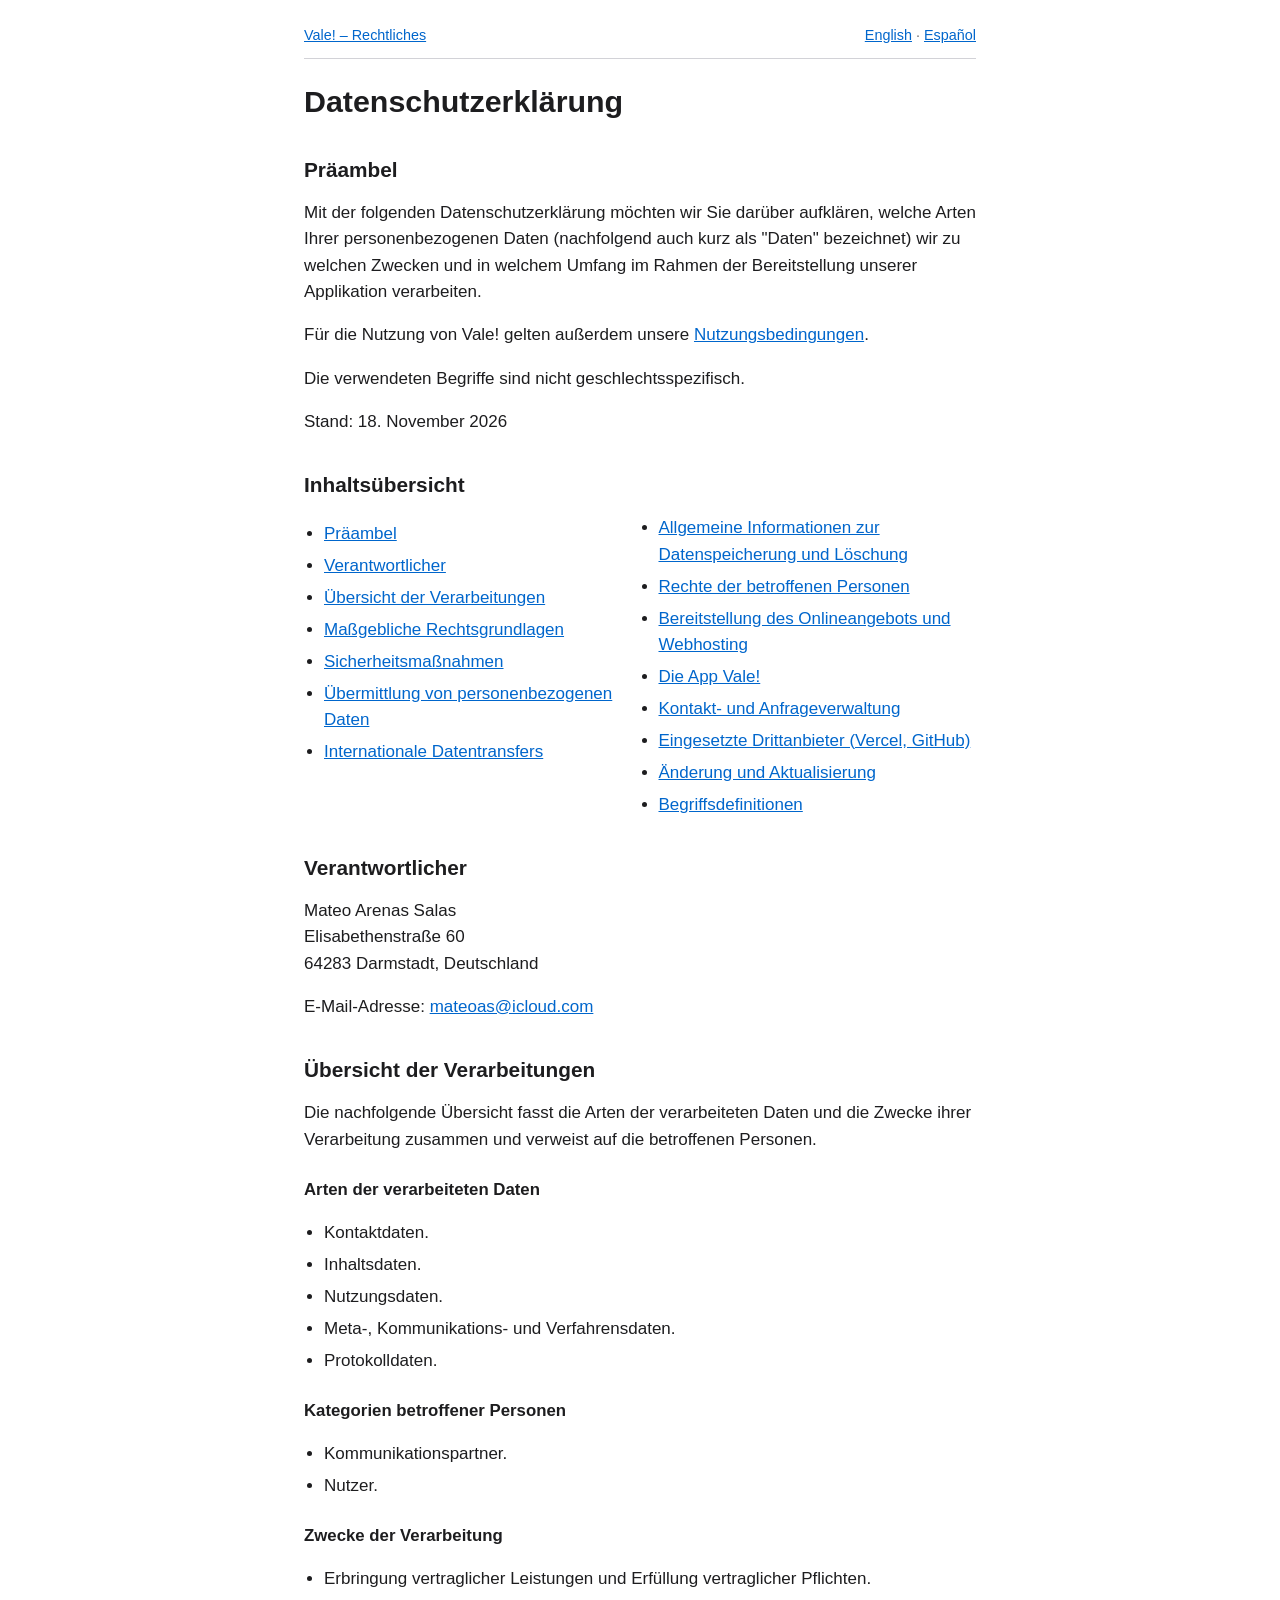
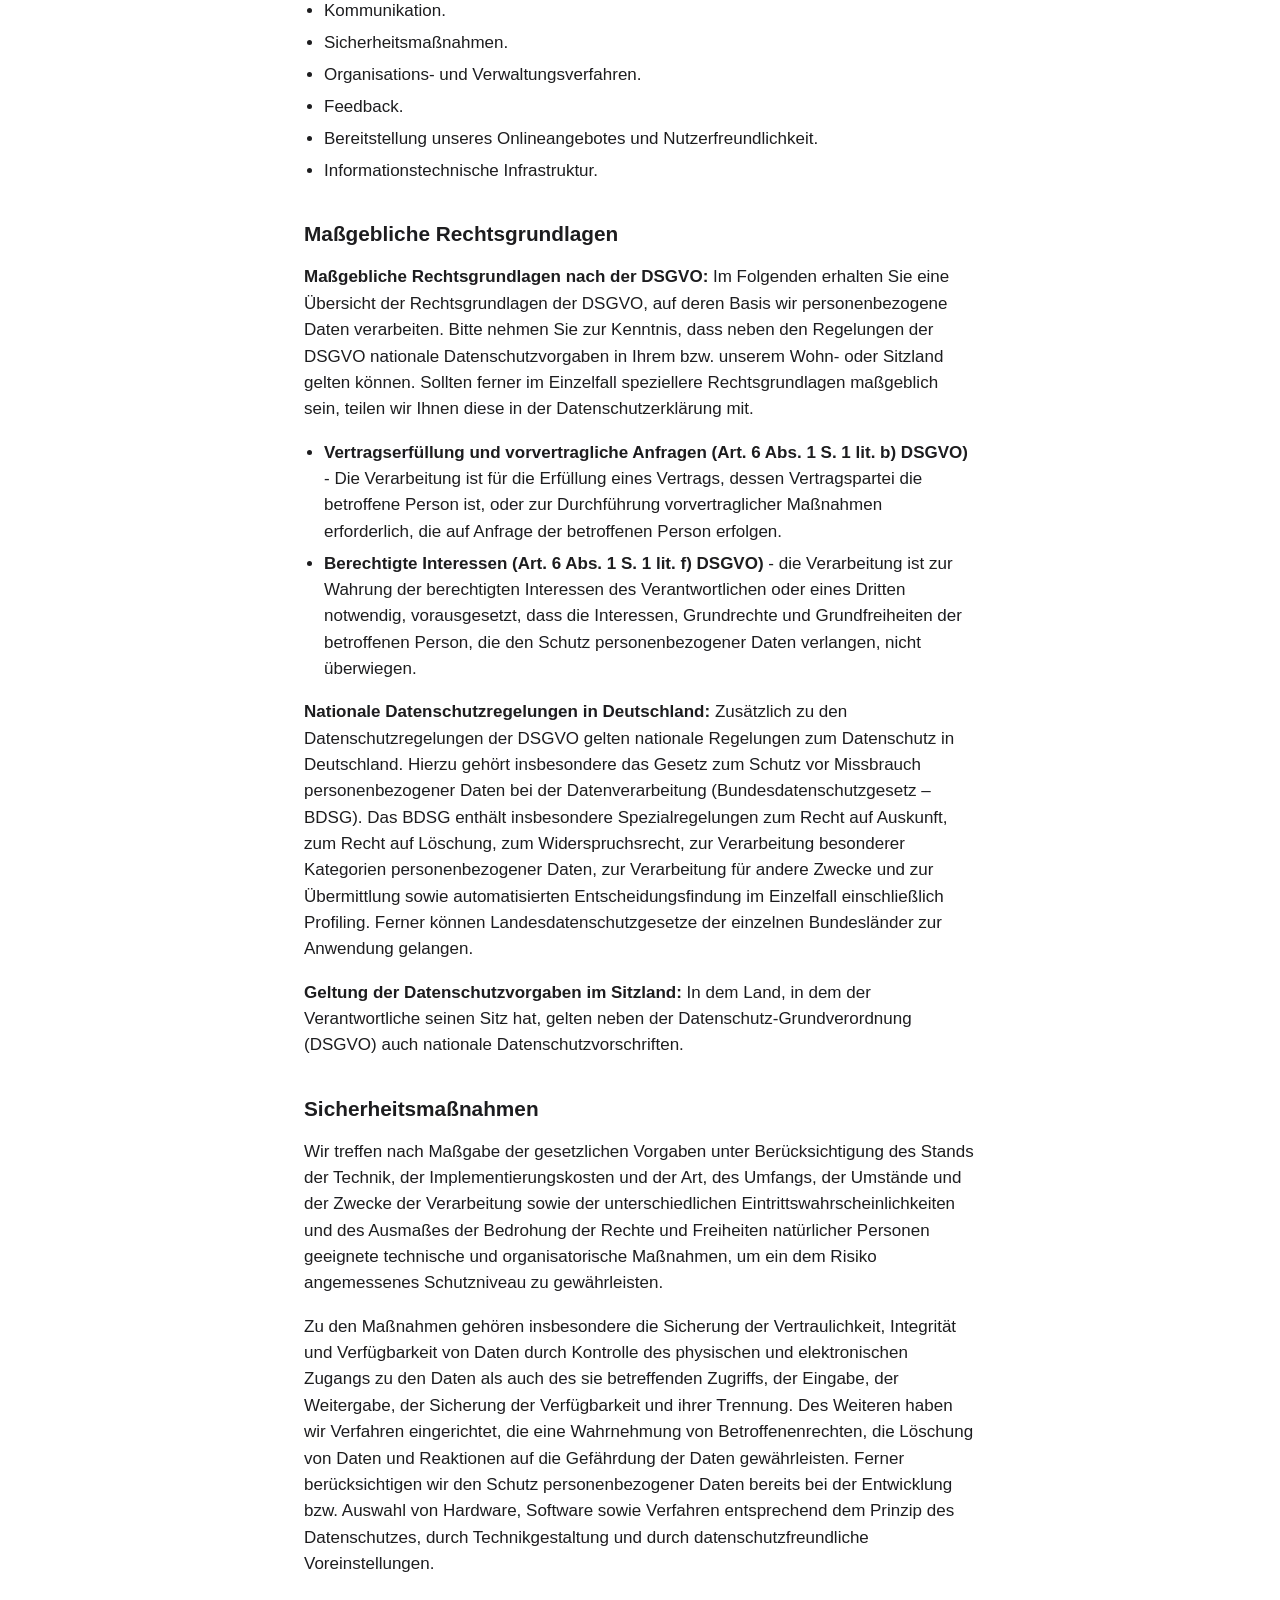
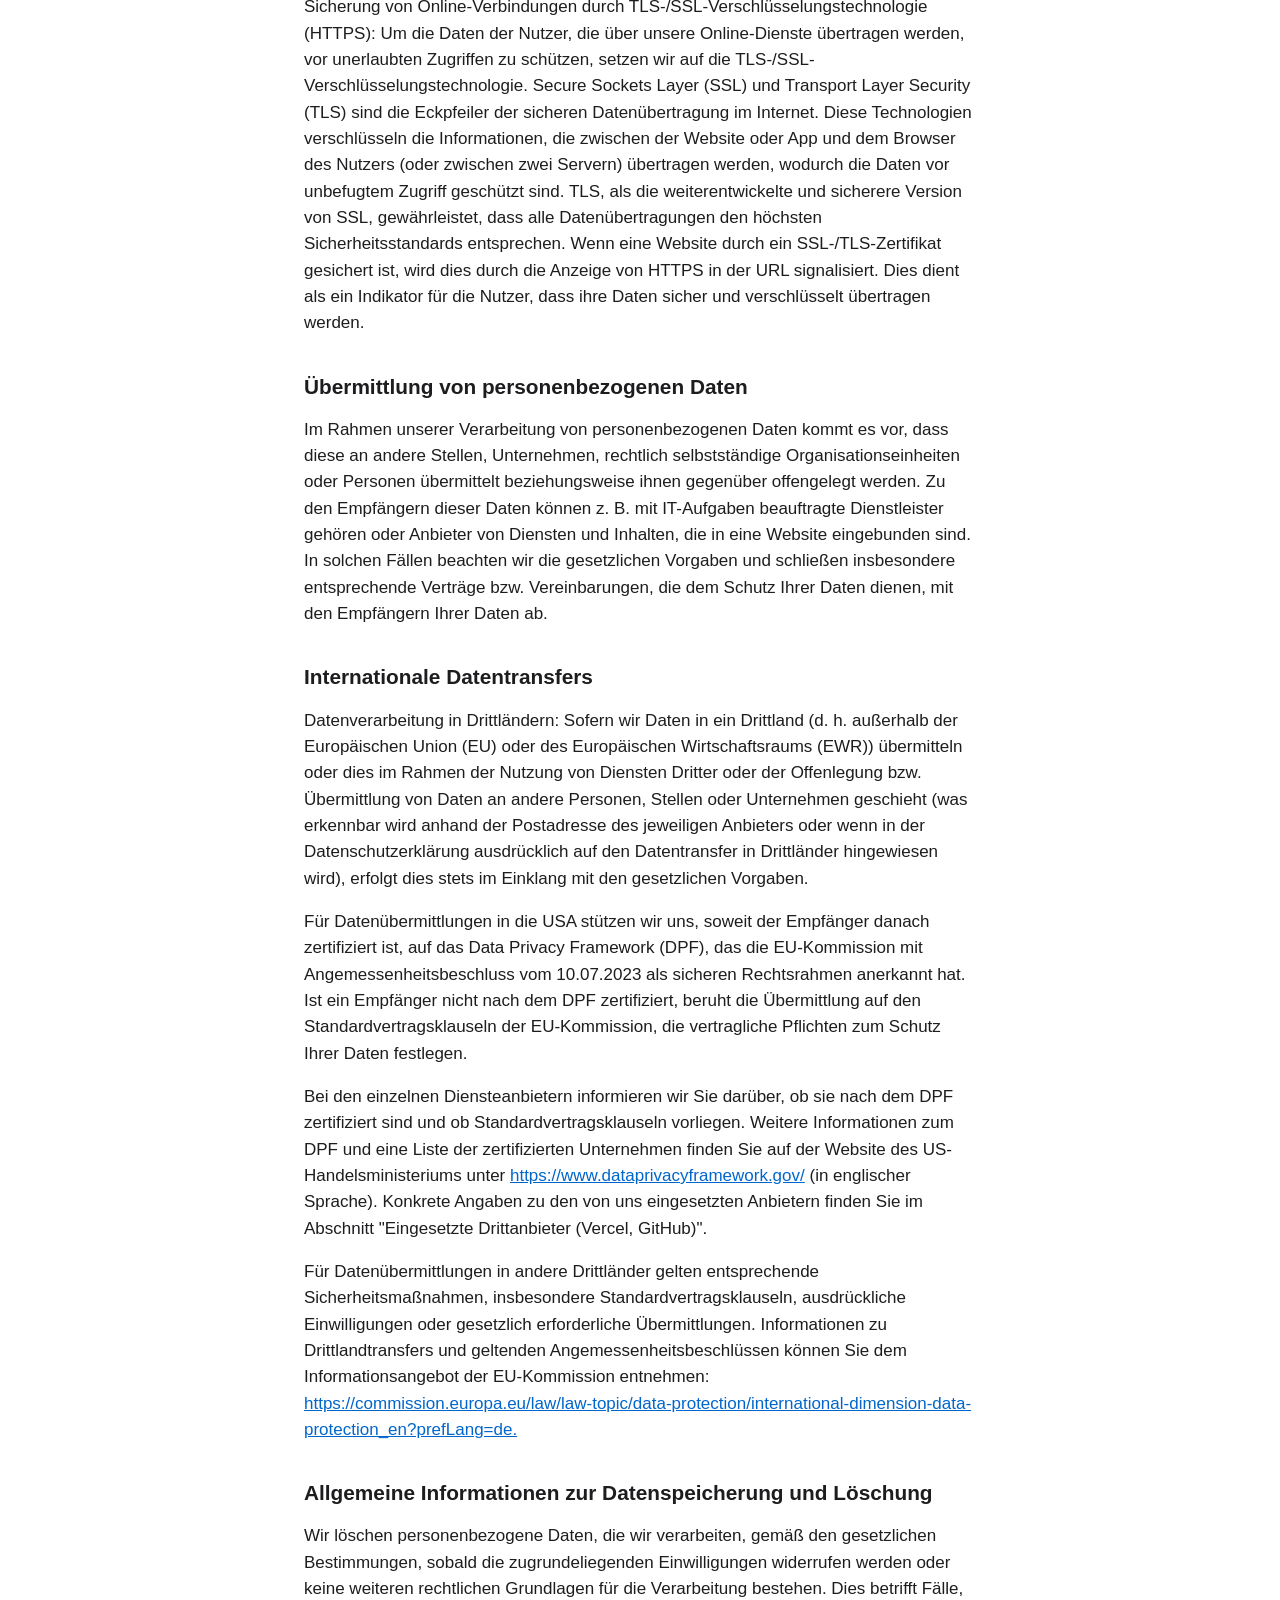
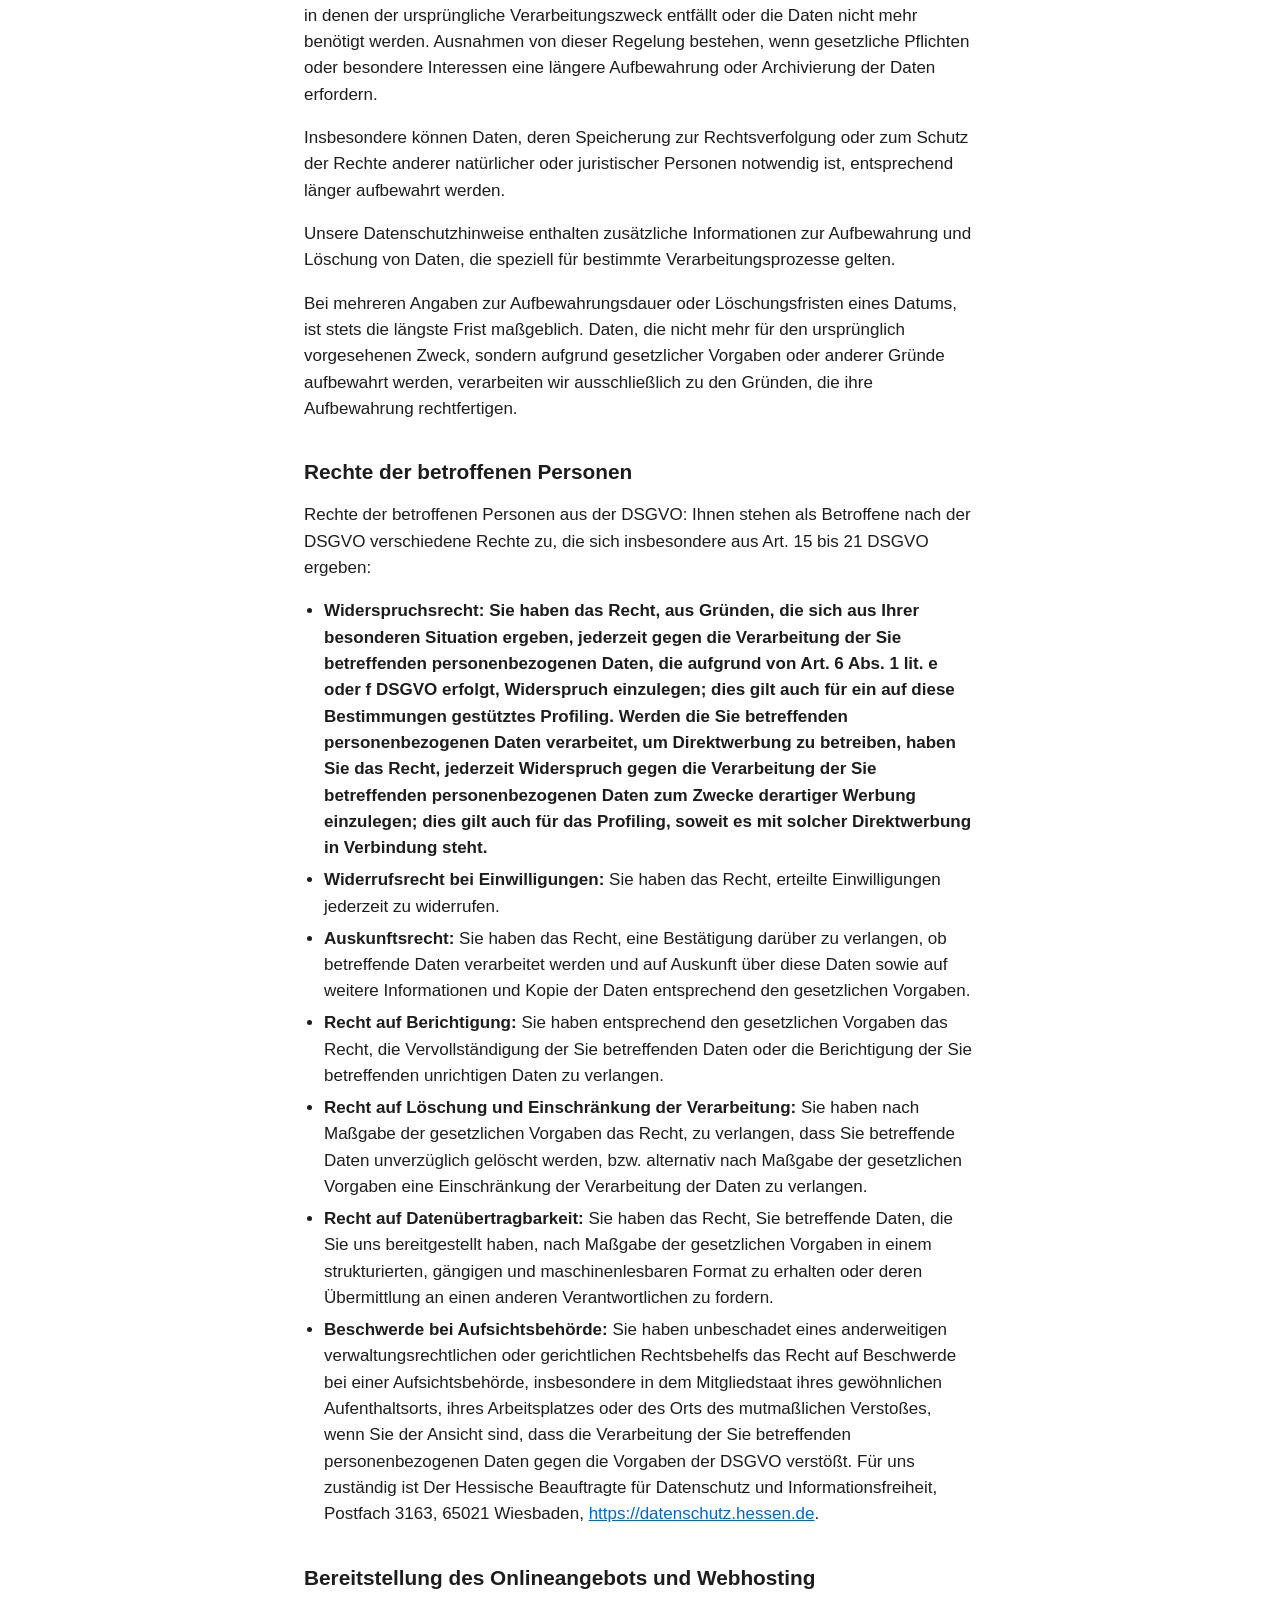
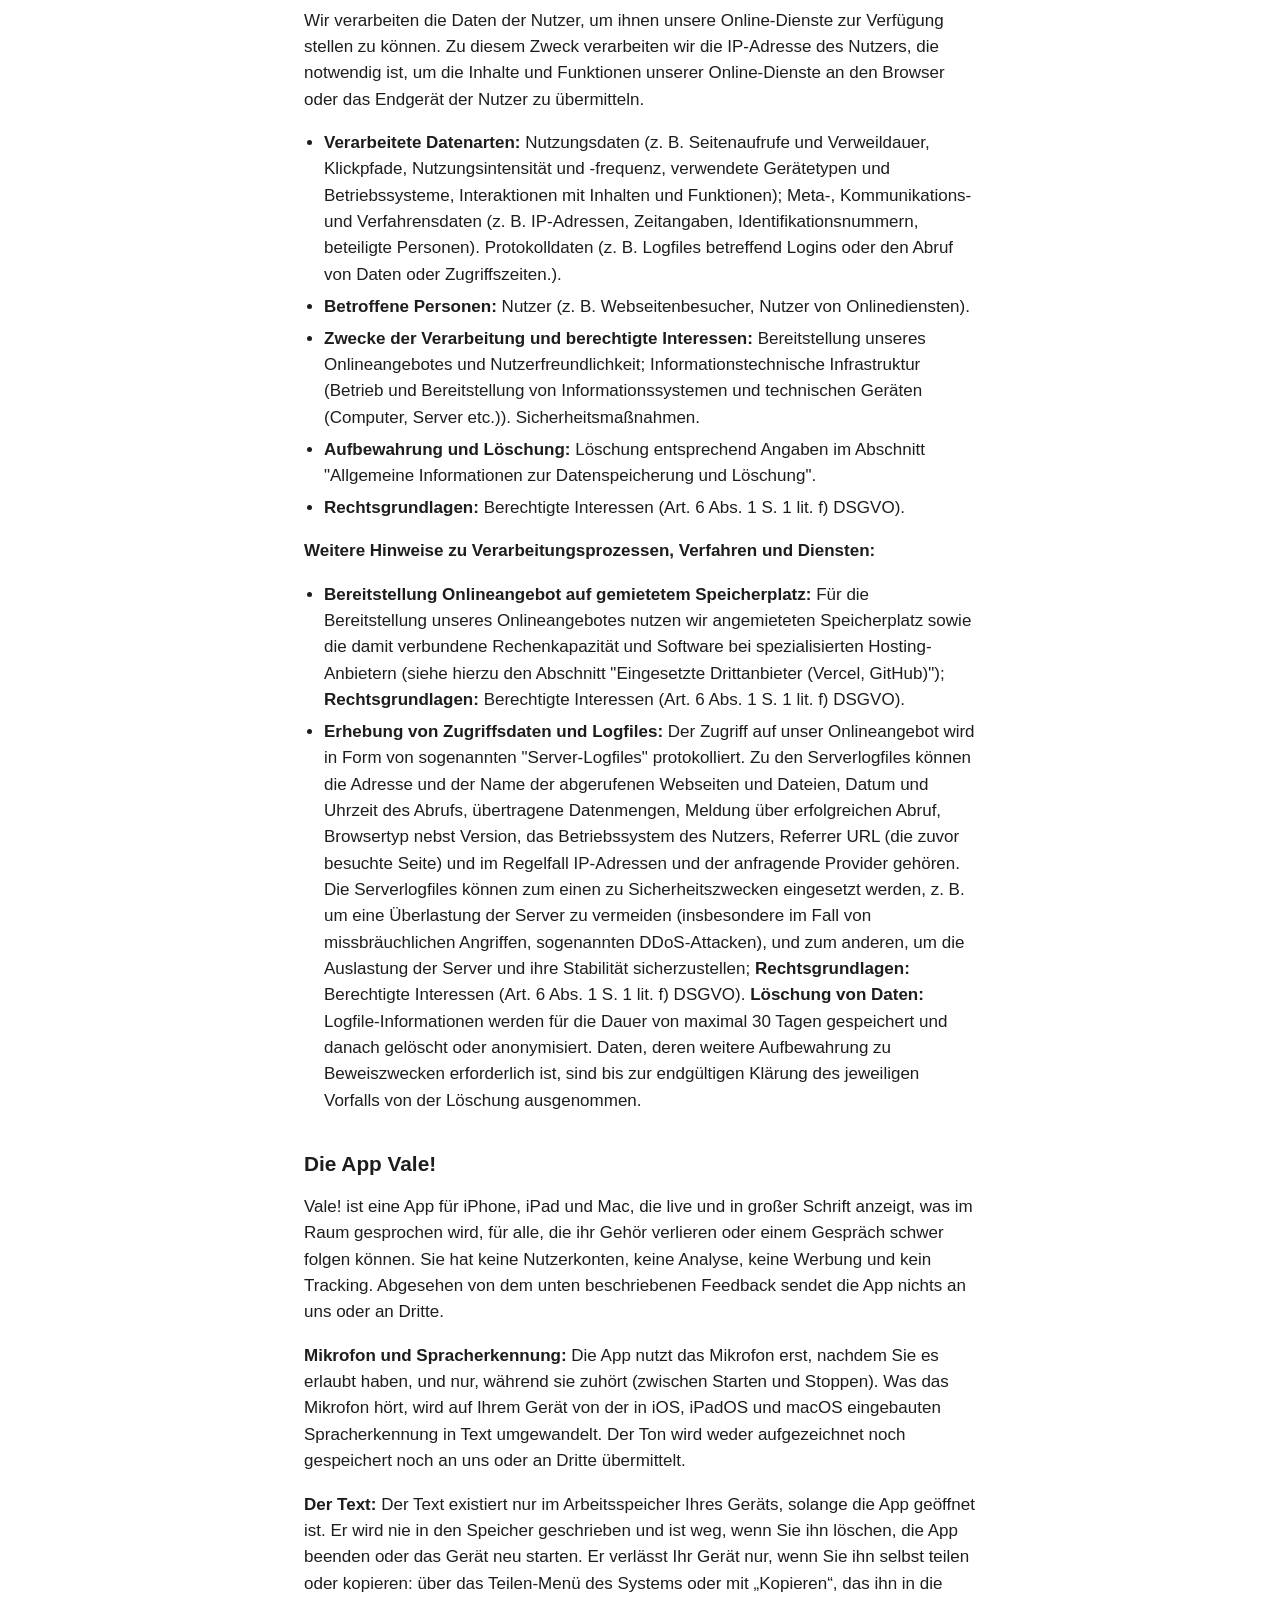
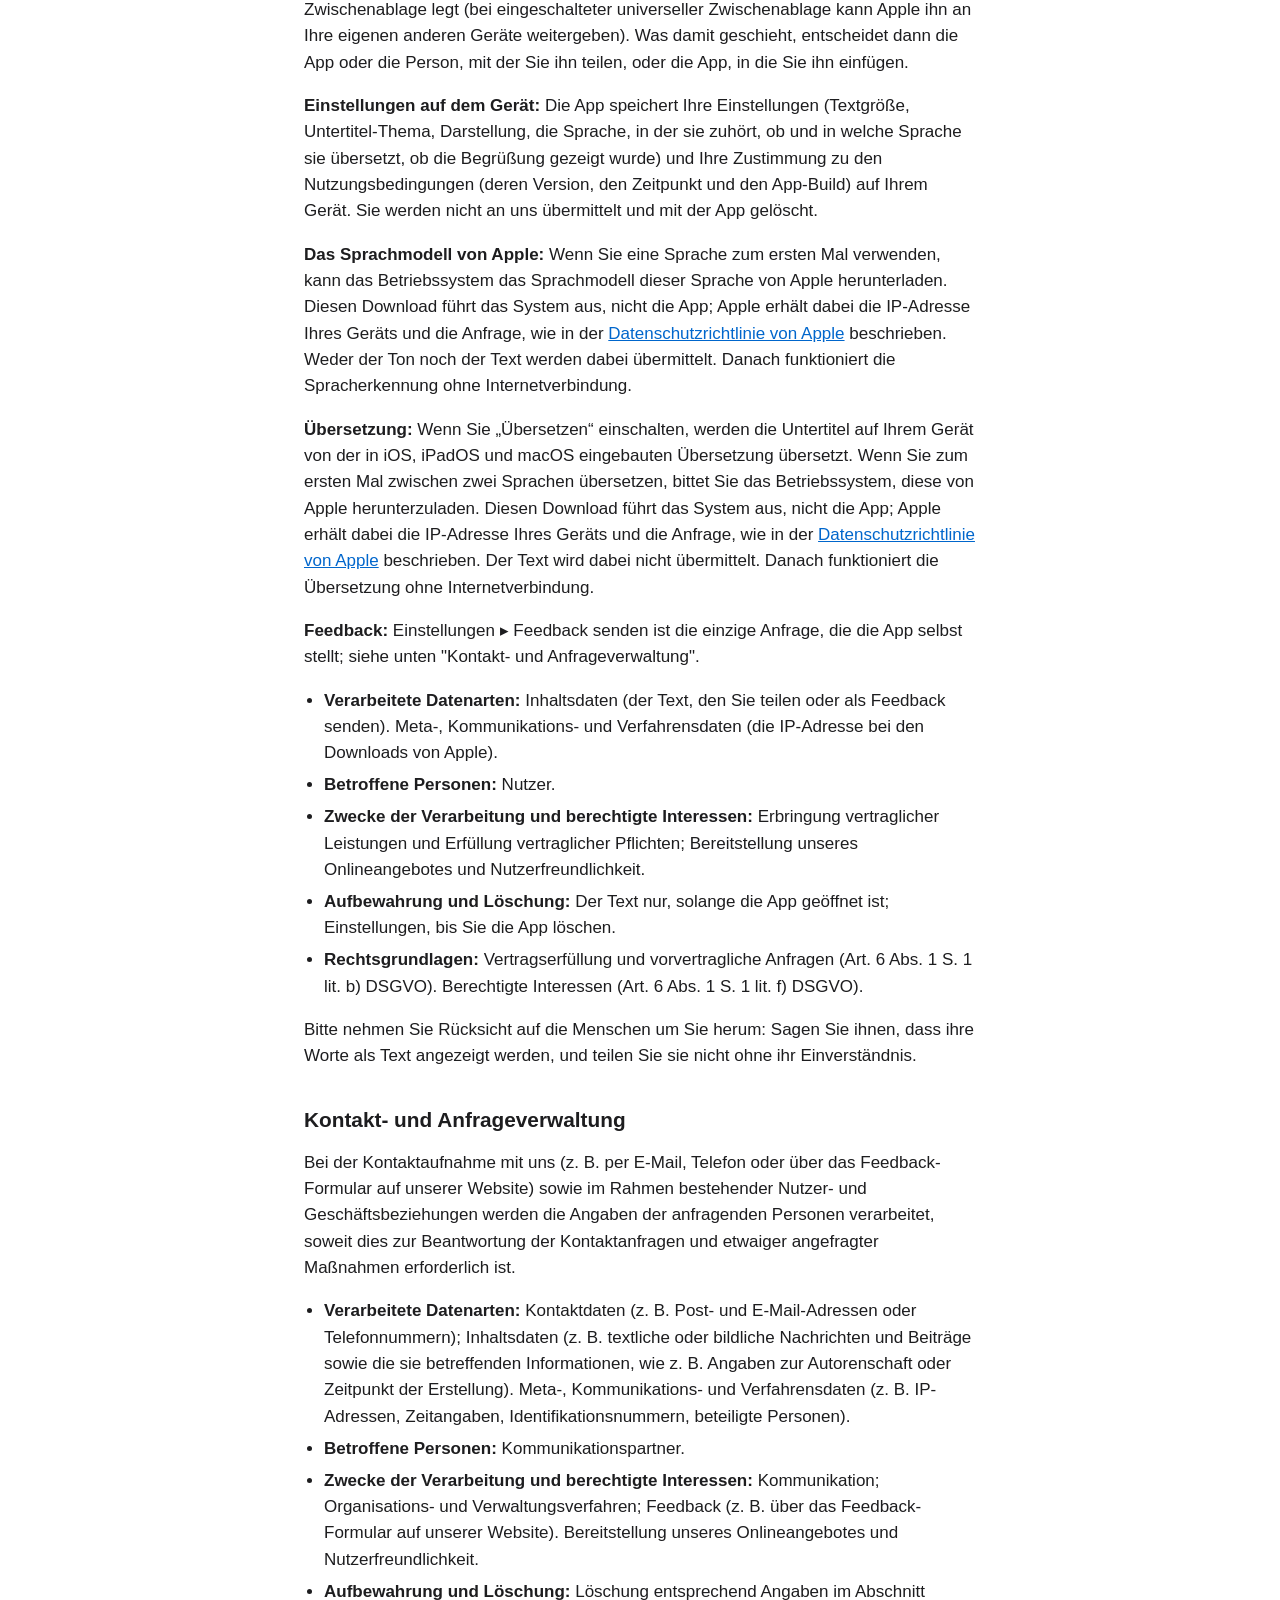
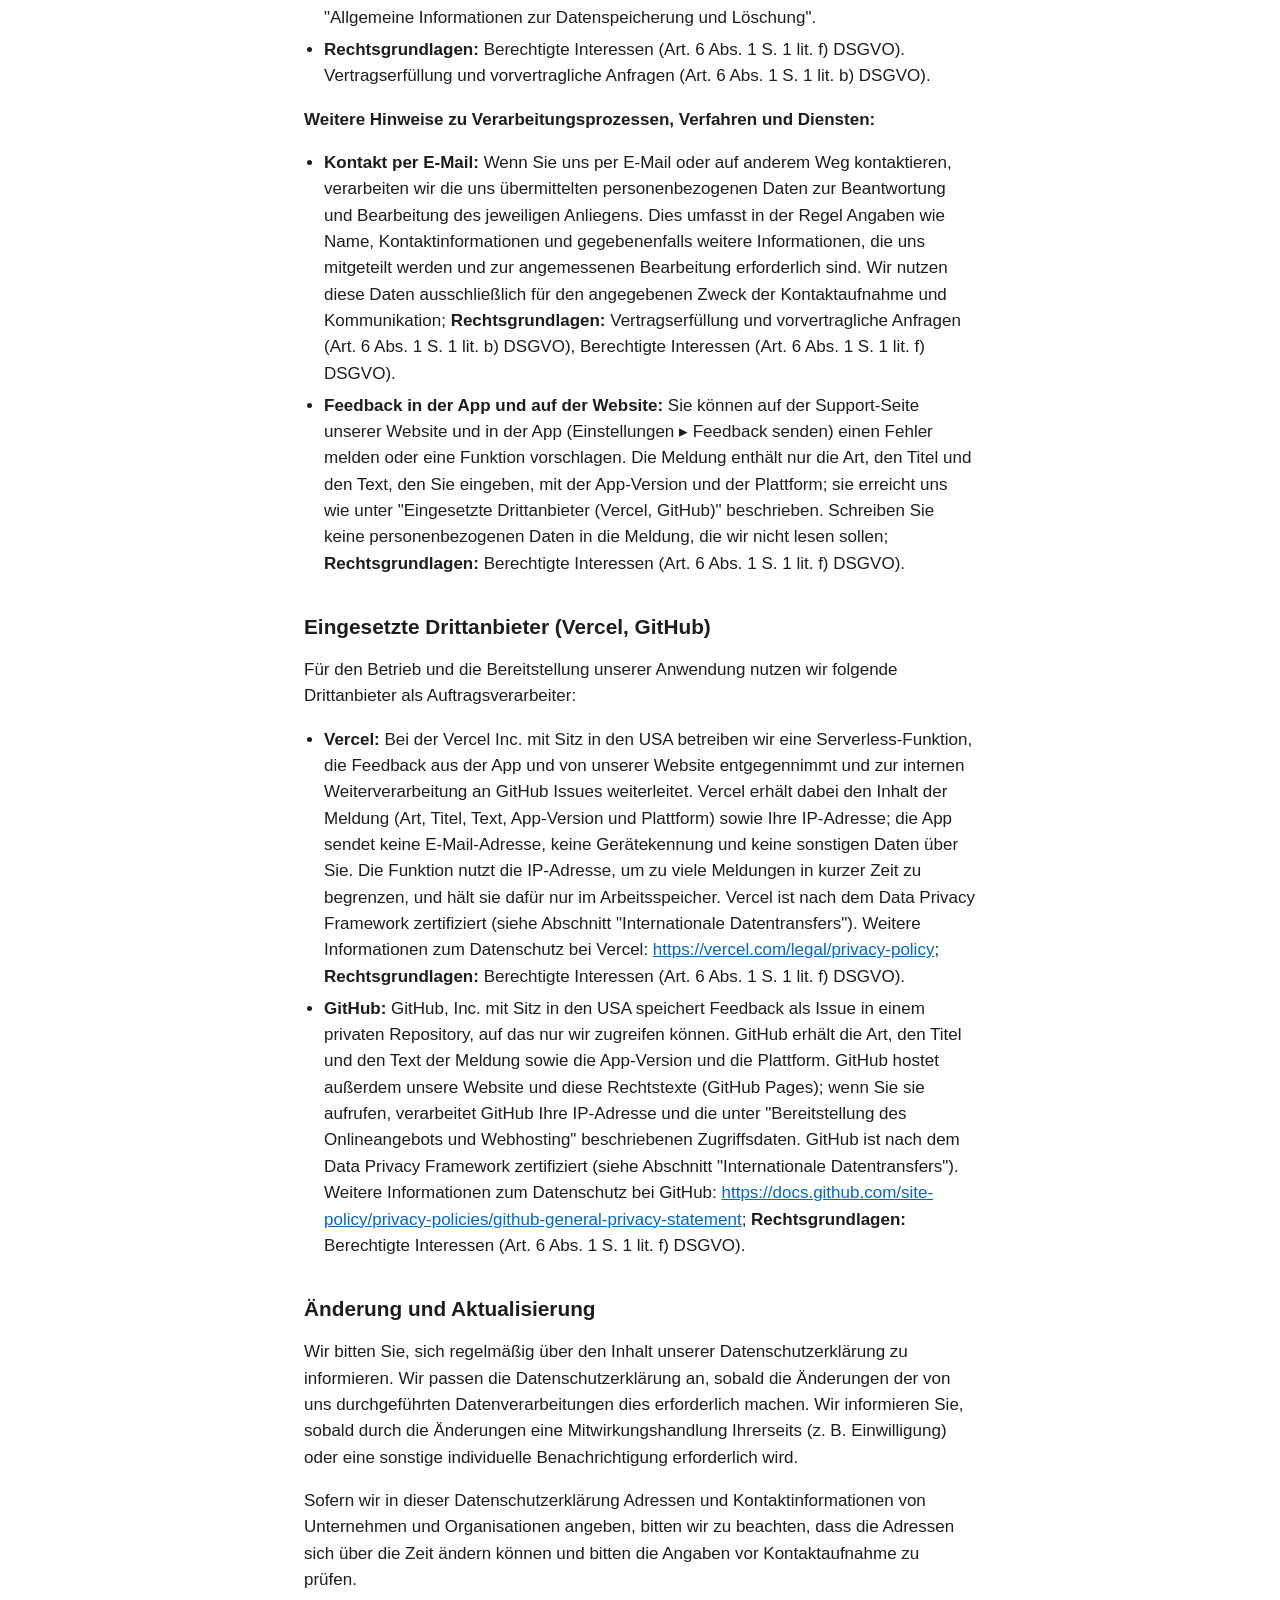
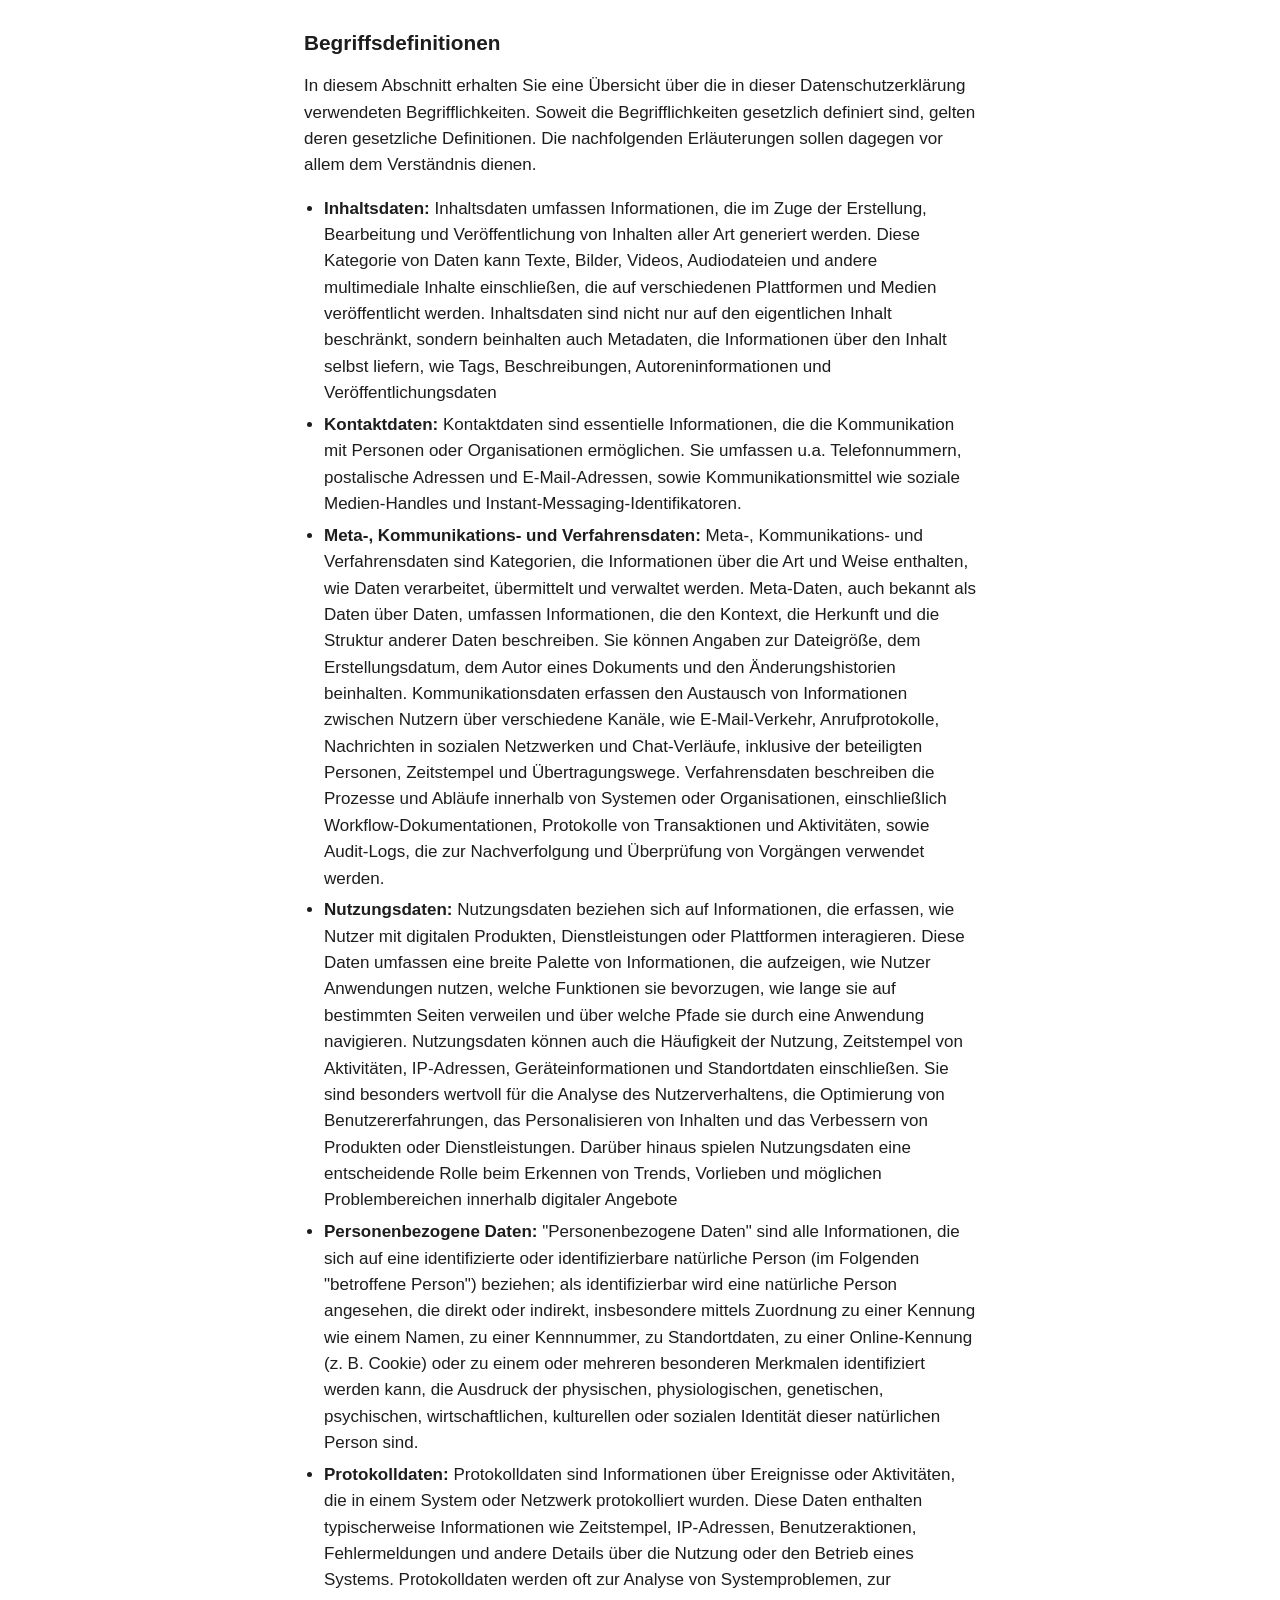
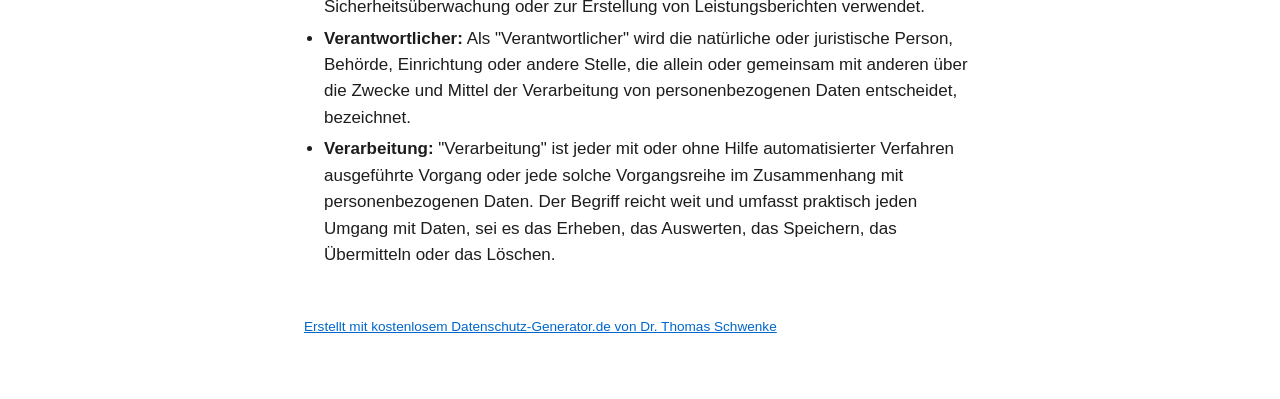
==== commit f2e22cab: "[#] name the translation download in the privacy policy" ====
--- a/datenschutzerklaerung.de.html
+++ b/datenschutzerklaerung.de.html
@@ -46,7 +46,7 @@
 
 <h2 id="m225">Bereitstellung des Onlineangebots und Webhosting</h2><p>Wir verarbeiten die Daten der Nutzer, um ihnen unsere Online-Dienste zur Verfügung stellen zu können. Zu diesem Zweck verarbeiten wir die IP-Adresse des Nutzers, die notwendig ist, um die Inhalte und Funktionen unserer Online-Dienste an den Browser oder das Endgerät der Nutzer zu übermitteln.</p>
 <ul class="m-elements"><li><strong>Verarbeitete Datenarten:</strong> Nutzungsdaten (z. B. Seitenaufrufe und Verweildauer, Klickpfade, Nutzungsintensität und -frequenz, verwendete Gerätetypen und Betriebssysteme, Interaktionen mit Inhalten und Funktionen); Meta-, Kommunikations- und Verfahrensdaten (z. B. IP-Adressen, Zeitangaben, Identifikationsnummern, beteiligte Personen). Protokolldaten (z.&nbsp;B. Logfiles betreffend Logins oder den Abruf von Daten oder Zugriffszeiten.).</li><li><strong>Betroffene Personen:</strong> Nutzer (z.&nbsp;B. Webseitenbesucher, Nutzer von Onlinediensten).</li><li><strong>Zwecke der Verarbeitung und berechtigte Interessen:</strong> Bereitstellung unseres Onlineangebotes und Nutzerfreundlichkeit; Informationstechnische Infrastruktur (Betrieb und Bereitstellung von Informationssystemen und technischen Geräten (Computer, Server etc.)). Sicherheitsmaßnahmen.</li><li><strong>Aufbewahrung und Löschung:</strong> Löschung entsprechend Angaben im Abschnitt "Allgemeine Informationen zur Datenspeicherung und Löschung".</li><li class=""><strong>Rechtsgrundlagen:</strong> Berechtigte Interessen (Art. 6 Abs. 1 S. 1 lit. f) DSGVO).</li></ul><p><strong>Weitere Hinweise zu Verarbeitungsprozessen, Verfahren und Diensten:</strong></p><ul class="m-elements"><li><strong>Bereitstellung Onlineangebot auf gemietetem Speicherplatz: </strong>Für die Bereitstellung unseres Onlineangebotes nutzen wir angemieteten Speicherplatz sowie die damit verbundene Rechenkapazität und Software bei spezialisierten Hosting-Anbietern (siehe hierzu den Abschnitt "Eingesetzte Drittanbieter (Vercel, GitHub)"); <span class=""><strong>Rechtsgrundlagen:</strong> Berechtigte Interessen (Art. 6 Abs. 1 S. 1 lit. f) DSGVO).</span></li><li><strong>Erhebung von Zugriffsdaten und Logfiles: </strong>Der Zugriff auf unser Onlineangebot wird in Form von sogenannten "Server-Logfiles" protokolliert. Zu den Serverlogfiles können die Adresse und der Name der abgerufenen Webseiten und Dateien, Datum und Uhrzeit des Abrufs, übertragene Datenmengen, Meldung über erfolgreichen Abruf, Browsertyp nebst Version, das Betriebssystem des Nutzers, Referrer URL (die zuvor besuchte Seite) und im Regelfall IP-Adressen und der anfragende Provider gehören. Die Serverlogfiles können zum einen zu Sicherheitszwecken eingesetzt werden, z.&nbsp;B. um eine Überlastung der Server zu vermeiden (insbesondere im Fall von missbräuchlichen Angriffen, sogenannten DDoS-Attacken), und zum anderen, um die Auslastung der Server und ihre Stabilität sicherzustellen; <span class=""><strong>Rechtsgrundlagen:</strong> Berechtigte Interessen (Art. 6 Abs. 1 S. 1 lit. f) DSGVO). </span><strong>Löschung von Daten:</strong> Logfile-Informationen werden für die Dauer von maximal 30 Tagen gespeichert und danach gelöscht oder anonymisiert. Daten, deren weitere Aufbewahrung zu Beweiszwecken erforderlich ist, sind bis zur endgültigen Klärung des jeweiligen Vorfalls von der Löschung ausgenommen.</li></ul>
-<h2 id="mApp">Die App Vale!</h2><p>Vale! ist eine App für iPhone, iPad und Mac, die live und in großer Schrift anzeigt, was im Raum gesprochen wird, für alle, die ihr Gehör verlieren oder einem Gespräch schwer folgen können. Sie hat keine Nutzerkonten, keine Analyse, keine Werbung und kein Tracking. Abgesehen von dem unten beschriebenen Feedback sendet die App nichts an uns oder an Dritte.</p><p><strong>Mikrofon und Spracherkennung: </strong>Die App nutzt das Mikrofon erst, nachdem Sie es erlaubt haben, und nur, während sie zuhört (zwischen Starten und Stoppen). Was das Mikrofon hört, wird auf Ihrem Gerät von der in iOS, iPadOS und macOS eingebauten Spracherkennung in Text umgewandelt. Der Ton wird weder aufgezeichnet noch gespeichert noch an uns oder an Dritte übermittelt.</p><p><strong>Der Text: </strong>Der Text existiert nur im Arbeitsspeicher Ihres Geräts, solange die App geöffnet ist. Er wird nie in den Speicher geschrieben und ist weg, wenn Sie ihn löschen, die App beenden oder das Gerät neu starten. Er verlässt Ihr Gerät nur, wenn Sie ihn selbst teilen oder kopieren: über das Teilen-Menü des Systems oder mit „Kopieren“, das ihn in die Zwischenablage legt (bei eingeschalteter universeller Zwischenablage kann Apple ihn an Ihre eigenen anderen Geräte weitergeben). Was damit geschieht, entscheidet dann die App oder die Person, mit der Sie ihn teilen, oder die App, in die Sie ihn einfügen.</p><p><strong>Einstellungen auf dem Gerät: </strong>Die App speichert Ihre Einstellungen (Textgröße, Untertitel-Thema, Darstellung, die Sprache, in der sie zuhört, ob die Begrüßung gezeigt wurde) und Ihre Zustimmung zu den Nutzungsbedingungen (deren Version, den Zeitpunkt und den App-Build) auf Ihrem Gerät. Sie werden nicht an uns übermittelt und mit der App gelöscht.</p><p><strong>Das Sprachmodell von Apple: </strong>Wenn Sie eine Sprache zum ersten Mal verwenden, kann das Betriebssystem das Sprachmodell dieser Sprache von Apple herunterladen. Diesen Download führt das System aus, nicht die App; Apple erhält dabei die IP-Adresse Ihres Geräts und die Anfrage, wie in der <a href="https://www.apple.com/de/legal/privacy/de-ww/" target="_blank">Datenschutzrichtlinie von Apple</a> beschrieben. Weder der Ton noch der Text werden dabei übermittelt. Danach funktioniert die Spracherkennung ohne Internetverbindung.</p><p><strong>Feedback: </strong>Einstellungen ▸ Feedback senden ist die einzige Anfrage, die die App selbst stellt; siehe unten "Kontakt- und Anfrageverwaltung".</p><ul class="m-elements"><li><strong>Verarbeitete Datenarten:</strong> Inhaltsdaten (der Text, den Sie teilen oder als Feedback senden). Meta-, Kommunikations- und Verfahrensdaten (die IP-Adresse beim Download von Apple).</li><li><strong>Betroffene Personen:</strong> Nutzer.</li><li><strong>Zwecke der Verarbeitung und berechtigte Interessen:</strong> Erbringung vertraglicher Leistungen und Erfüllung vertraglicher Pflichten; Bereitstellung unseres Onlineangebotes und Nutzerfreundlichkeit.</li><li><strong>Aufbewahrung und Löschung:</strong> Der Text nur, solange die App geöffnet ist; Einstellungen, bis Sie die App löschen.</li><li class=""><strong>Rechtsgrundlagen:</strong> Vertragserfüllung und vorvertragliche Anfragen (Art. 6 Abs. 1 S. 1 lit. b) DSGVO). Berechtigte Interessen (Art. 6 Abs. 1 S. 1 lit. f) DSGVO).</li></ul><p>Bitte nehmen Sie Rücksicht auf die Menschen um Sie herum: Sagen Sie ihnen, dass ihre Worte als Text angezeigt werden, und teilen Sie sie nicht ohne ihr Einverständnis.</p>
+<h2 id="mApp">Die App Vale!</h2><p>Vale! ist eine App für iPhone, iPad und Mac, die live und in großer Schrift anzeigt, was im Raum gesprochen wird, für alle, die ihr Gehör verlieren oder einem Gespräch schwer folgen können. Sie hat keine Nutzerkonten, keine Analyse, keine Werbung und kein Tracking. Abgesehen von dem unten beschriebenen Feedback sendet die App nichts an uns oder an Dritte.</p><p><strong>Mikrofon und Spracherkennung: </strong>Die App nutzt das Mikrofon erst, nachdem Sie es erlaubt haben, und nur, während sie zuhört (zwischen Starten und Stoppen). Was das Mikrofon hört, wird auf Ihrem Gerät von der in iOS, iPadOS und macOS eingebauten Spracherkennung in Text umgewandelt. Der Ton wird weder aufgezeichnet noch gespeichert noch an uns oder an Dritte übermittelt.</p><p><strong>Der Text: </strong>Der Text existiert nur im Arbeitsspeicher Ihres Geräts, solange die App geöffnet ist. Er wird nie in den Speicher geschrieben und ist weg, wenn Sie ihn löschen, die App beenden oder das Gerät neu starten. Er verlässt Ihr Gerät nur, wenn Sie ihn selbst teilen oder kopieren: über das Teilen-Menü des Systems oder mit „Kopieren“, das ihn in die Zwischenablage legt (bei eingeschalteter universeller Zwischenablage kann Apple ihn an Ihre eigenen anderen Geräte weitergeben). Was damit geschieht, entscheidet dann die App oder die Person, mit der Sie ihn teilen, oder die App, in die Sie ihn einfügen.</p><p><strong>Einstellungen auf dem Gerät: </strong>Die App speichert Ihre Einstellungen (Textgröße, Untertitel-Thema, Darstellung, die Sprache, in der sie zuhört, ob und in welche Sprache sie übersetzt, ob die Begrüßung gezeigt wurde) und Ihre Zustimmung zu den Nutzungsbedingungen (deren Version, den Zeitpunkt und den App-Build) auf Ihrem Gerät. Sie werden nicht an uns übermittelt und mit der App gelöscht.</p><p><strong>Das Sprachmodell von Apple: </strong>Wenn Sie eine Sprache zum ersten Mal verwenden, kann das Betriebssystem das Sprachmodell dieser Sprache von Apple herunterladen. Diesen Download führt das System aus, nicht die App; Apple erhält dabei die IP-Adresse Ihres Geräts und die Anfrage, wie in der <a href="https://www.apple.com/de/legal/privacy/de-ww/" target="_blank">Datenschutzrichtlinie von Apple</a> beschrieben. Weder der Ton noch der Text werden dabei übermittelt. Danach funktioniert die Spracherkennung ohne Internetverbindung.</p><p><strong>Übersetzung: </strong>Wenn Sie „Übersetzen“ einschalten, werden die Untertitel auf Ihrem Gerät von der in iOS, iPadOS und macOS eingebauten Übersetzung übersetzt. Wenn Sie zum ersten Mal zwischen zwei Sprachen übersetzen, bittet Sie das Betriebssystem, diese von Apple herunterzuladen. Diesen Download führt das System aus, nicht die App; Apple erhält dabei die IP-Adresse Ihres Geräts und die Anfrage, wie in der <a href="https://www.apple.com/de/legal/privacy/de-ww/" target="_blank">Datenschutzrichtlinie von Apple</a> beschrieben. Der Text wird dabei nicht übermittelt. Danach funktioniert die Übersetzung ohne Internetverbindung.</p><p><strong>Feedback: </strong>Einstellungen ▸ Feedback senden ist die einzige Anfrage, die die App selbst stellt; siehe unten "Kontakt- und Anfrageverwaltung".</p><ul class="m-elements"><li><strong>Verarbeitete Datenarten:</strong> Inhaltsdaten (der Text, den Sie teilen oder als Feedback senden). Meta-, Kommunikations- und Verfahrensdaten (die IP-Adresse bei den Downloads von Apple).</li><li><strong>Betroffene Personen:</strong> Nutzer.</li><li><strong>Zwecke der Verarbeitung und berechtigte Interessen:</strong> Erbringung vertraglicher Leistungen und Erfüllung vertraglicher Pflichten; Bereitstellung unseres Onlineangebotes und Nutzerfreundlichkeit.</li><li><strong>Aufbewahrung und Löschung:</strong> Der Text nur, solange die App geöffnet ist; Einstellungen, bis Sie die App löschen.</li><li class=""><strong>Rechtsgrundlagen:</strong> Vertragserfüllung und vorvertragliche Anfragen (Art. 6 Abs. 1 S. 1 lit. b) DSGVO). Berechtigte Interessen (Art. 6 Abs. 1 S. 1 lit. f) DSGVO).</li></ul><p>Bitte nehmen Sie Rücksicht auf die Menschen um Sie herum: Sagen Sie ihnen, dass ihre Worte als Text angezeigt werden, und teilen Sie sie nicht ohne ihr Einverständnis.</p>
 
 <h2 id="m182">Kontakt- und Anfrageverwaltung</h2><p>Bei der Kontaktaufnahme mit uns (z.&nbsp;B. per E-Mail, Telefon oder über das Feedback-Formular auf unserer Website) sowie im Rahmen bestehender Nutzer- und Geschäftsbeziehungen werden die Angaben der anfragenden Personen verarbeitet, soweit dies zur Beantwortung der Kontaktanfragen und etwaiger angefragter Maßnahmen erforderlich ist.</p>
 <ul class="m-elements"><li><strong>Verarbeitete Datenarten:</strong> Kontaktdaten (z.&nbsp;B. Post- und E-Mail-Adressen oder Telefonnummern); Inhaltsdaten (z. B. textliche oder bildliche Nachrichten und Beiträge sowie die sie betreffenden Informationen, wie z. B. Angaben zur Autorenschaft oder Zeitpunkt der Erstellung). Meta-, Kommunikations- und Verfahrensdaten (z. B. IP-Adressen, Zeitangaben, Identifikationsnummern, beteiligte Personen).</li><li><strong>Betroffene Personen:</strong> Kommunikationspartner.</li><li><strong>Zwecke der Verarbeitung und berechtigte Interessen:</strong> Kommunikation; Organisations- und Verwaltungsverfahren; Feedback (z.&nbsp;B. über das Feedback-Formular auf unserer Website). Bereitstellung unseres Onlineangebotes und Nutzerfreundlichkeit.</li><li><strong>Aufbewahrung und Löschung:</strong> Löschung entsprechend Angaben im Abschnitt "Allgemeine Informationen zur Datenspeicherung und Löschung".</li><li class=""><strong>Rechtsgrundlagen:</strong> Berechtigte Interessen (Art. 6 Abs. 1 S. 1 lit. f) DSGVO). Vertragserfüllung und vorvertragliche Anfragen (Art. 6 Abs. 1 S. 1 lit. b) DSGVO).</li></ul><p><strong>Weitere Hinweise zu Verarbeitungsprozessen, Verfahren und Diensten:</strong></p><ul class="m-elements"><li><strong>Kontakt per E-Mail: </strong>Wenn Sie uns per E-Mail oder auf anderem Weg kontaktieren, verarbeiten wir die uns übermittelten personenbezogenen Daten zur Beantwortung und Bearbeitung des jeweiligen Anliegens. Dies umfasst in der Regel Angaben wie Name, Kontaktinformationen und gegebenenfalls weitere Informationen, die uns mitgeteilt werden und zur angemessenen Bearbeitung erforderlich sind. Wir nutzen diese Daten ausschließlich für den angegebenen Zweck der Kontaktaufnahme und Kommunikation; <span class=""><strong>Rechtsgrundlagen:</strong> Vertragserfüllung und vorvertragliche Anfragen (Art. 6 Abs. 1 S. 1 lit. b) DSGVO), Berechtigte Interessen (Art. 6 Abs. 1 S. 1 lit. f) DSGVO).</span></li><li><strong>Feedback in der App und auf der Website: </strong>Sie können auf der Support-Seite unserer Website und in der App (Einstellungen ▸ Feedback senden) einen Fehler melden oder eine Funktion vorschlagen. Die Meldung enthält nur die Art, den Titel und den Text, den Sie eingeben, mit der App-Version und der Plattform; sie erreicht uns wie unter "Eingesetzte Drittanbieter (Vercel, GitHub)" beschrieben. Schreiben Sie keine personenbezogenen Daten in die Meldung, die wir nicht lesen sollen; <span class=""><strong>Rechtsgrundlagen:</strong> Berechtigte Interessen (Art. 6 Abs. 1 S. 1 lit. f) DSGVO).</span></li></ul>
